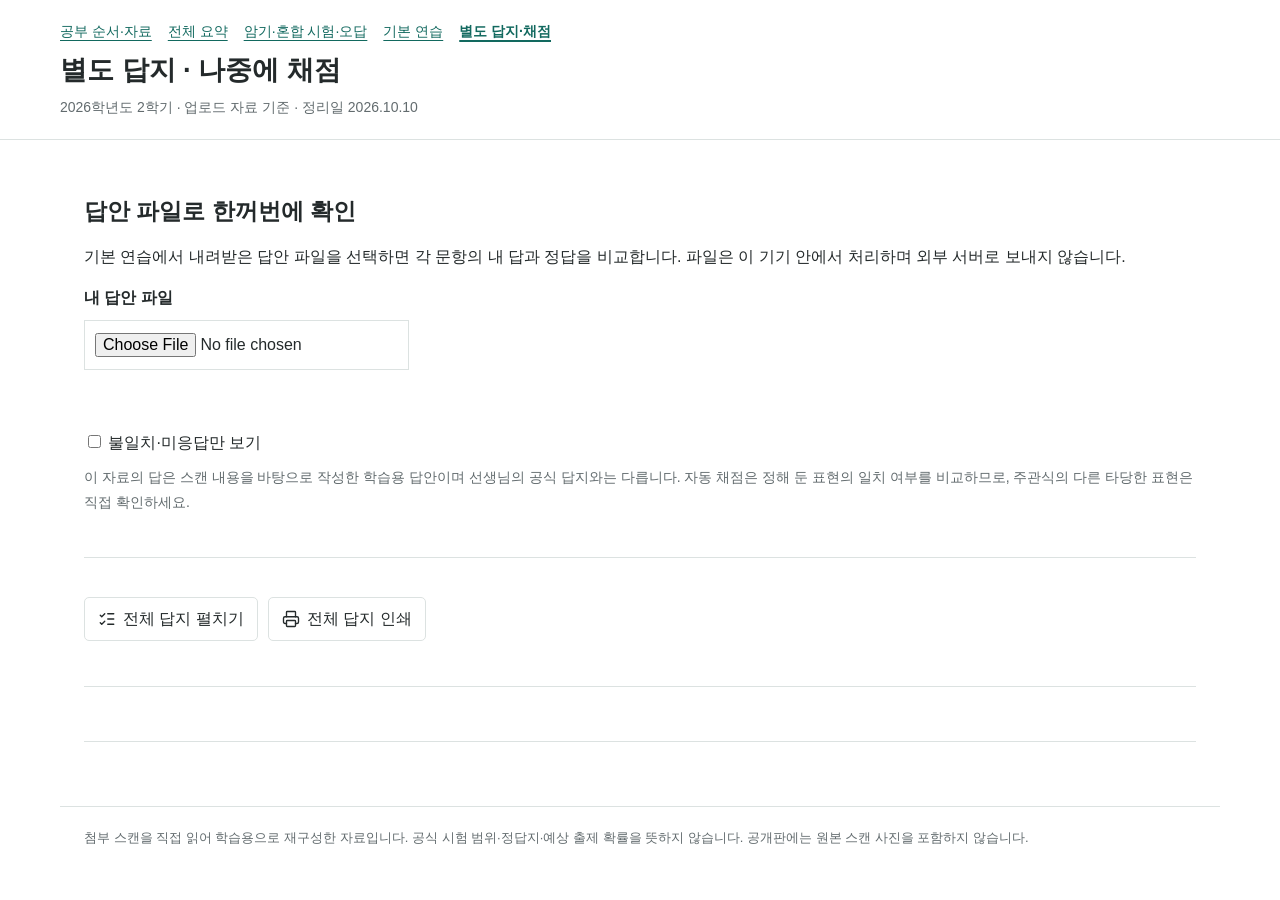
==== answer-key.html @ 189fac31 "역사 중간고사 학습 앱과 공용 온라인 기록 추가" ====
<!doctype html><html lang="ko"><head><meta charset="utf-8"><meta name="viewport" content="width=device-width,initial-scale=1"><title>별도 답지 · 나중에 채점 · 역사 2학기 중간</title><link rel="stylesheet" href="style.css"></head><body><header><nav class="topnav" aria-label="문서"><a href="index.html" >공부 순서·자료</a><a href="study.html" >전체 요약</a><a href="learn.html" >암기·혼합 시험·오답</a><a href="practice.html" >기본 연습</a><a href="answer-key.html" aria-current="page">별도 답지·채점</a></nav><h1>별도 답지 · 나중에 채점</h1><p>2026학년도 2학기 · 업로드 자료 기준 · 정리일 2026.10.10</p></header><main><section><h2>답안 파일로 한꺼번에 확인</h2><p>기본 연습에서 내려받은 답안 파일을 선택하면 각 문항의 내 답과 정답을 비교합니다. 파일은 이 기기 안에서 처리하며 외부 서버로 보내지 않습니다.</p><label for="answer-file"><strong>내 답안 파일</strong></label><p><input class="file-control" id="answer-file" type="file" accept=".json,application/json"></p><p class="status" id="grade-status" aria-live="polite"></p><h3 id="score"></h3><label class="no-print"><input id="review-only" type="checkbox"> 불일치·미응답만 보기</label><p class="meta">이 자료의 답은 스캔 내용을 바탕으로 작성한 학습용 답안이며 선생님의 공식 답지와는 다릅니다. 자동 채점은 정해 둔 표현의 일치 여부를 비교하므로, 주관식의 다른 타당한 표현은 직접 확인하세요.</p></section><section><div class="actions"><button id="show-key" type="button" aria-expanded="false" aria-controls="full-key"><i data-lucide="list-checks" aria-hidden="true"></i>전체 답지 펼치기</button><button type="button" onclick="document.getElementById('full-key').hidden=false;window.print()"><i data-lucide="printer" aria-hidden="true"></i>전체 답지 인쇄</button></div><div id="full-key" hidden><h2>전체 정답 · 161문항</h2><div class="table-wrap"><table><thead><tr><th>문항</th><th>정답</th><th>확인할 점</th></tr></thead><tbody><tr><td>주제 24 · 빈칸 1</td><td><strong>권문세족</strong></td><td>프린트 핵심 정리의 작은 번호 1에 대응. 문장은 학습용으로 재구성했습니다.</td></tr><tr><td>주제 24 · 빈칸 2</td><td><strong>원</strong></td><td>프린트 핵심 정리의 작은 번호 2에 대응. 문장은 학습용으로 재구성했습니다.</td></tr><tr><td>주제 24 · 빈칸 3</td><td><strong>정동행성</strong></td><td>프린트 핵심 정리의 작은 번호 3에 대응. 문장은 학습용으로 재구성했습니다.</td></tr><tr><td>주제 24 · 빈칸 4</td><td><strong>쌍성총관부</strong></td><td>프린트 핵심 정리의 작은 번호 4에 대응. 문장은 학습용으로 재구성했습니다.</td></tr><tr><td>주제 24 · 빈칸 5</td><td><strong>전민변정도감</strong></td><td>프린트 핵심 정리의 작은 번호 5에 대응. 문장은 학습용으로 재구성했습니다.</td></tr><tr><td>주제 24 · 빈칸 6</td><td><strong>홍건적</strong></td><td>프린트 핵심 정리의 작은 번호 6에 대응. 문장은 학습용으로 재구성했습니다.</td></tr><tr><td>주제 24 · 빈칸 7</td><td><strong>신흥 무인 세력</strong></td><td>프린트 핵심 정리의 작은 번호 7에 대응. 문장은 학습용으로 재구성했습니다.<br><span class="meta">허용 표현: 신흥무인</span></td></tr><tr><td>주제 24 · 빈칸 8</td><td><strong>이성계</strong></td><td>프린트 핵심 정리의 작은 번호 8에 대응. 문장은 학습용으로 재구성했습니다.</td></tr><tr><td>주제 24 · 빈칸 9</td><td><strong>성리학</strong></td><td>프린트 핵심 정리의 작은 번호 9에 대응. 문장은 학습용으로 재구성했습니다.</td></tr><tr><td>주제 24 · 빈칸 10</td><td><strong>과거</strong></td><td>프린트 핵심 정리의 작은 번호 10에 대응. 문장은 학습용으로 재구성했습니다.<br><span class="meta">허용 표현: 과거제, 과거 시험</span></td></tr><tr><td>주제 24 · 빈칸 11</td><td><strong>불교</strong></td><td>프린트 핵심 정리의 작은 번호 11에 대응. 문장은 학습용으로 재구성했습니다.</td></tr><tr><td>주제 24 · 빈칸 12</td><td><strong>정도전</strong></td><td>프린트 핵심 정리의 작은 번호 12에 대응. 문장은 학습용으로 재구성했습니다.</td></tr><tr><td>주제 24 · 빈칸 13</td><td><strong>정몽주</strong></td><td>프린트 핵심 정리의 작은 번호 13에 대응. 문장은 학습용으로 재구성했습니다.</td></tr><tr><td>주제 24 · 문장 판단 1</td><td><strong>X</strong></td><td>원은 쇠퇴했고, 공민왕은 기철 등 친원 세력을 제거했다.</td></tr><tr><td>주제 24 · 문장 판단 2</td><td><strong>O</strong></td><td>정도전은 새 왕조 개창, 정몽주는 고려 유지와 온건한 개혁을 주장했다.</td></tr><tr><td>주제 24 · 개념 연결</td><td><strong>2번 · 공민왕</strong></td><td>반원 개혁과 전민변정도감은 공민왕의 정책이다.</td></tr><tr><td>주제 27 · 빈칸 1</td><td><strong>위화도 회군</strong></td><td>프린트 핵심 정리의 작은 번호 1에 대응. 문장은 학습용으로 재구성했습니다.</td></tr><tr><td>주제 27 · 빈칸 2</td><td><strong>권문세족</strong></td><td>프린트 핵심 정리의 작은 번호 2에 대응. 문장은 학습용으로 재구성했습니다.</td></tr><tr><td>주제 27 · 빈칸 3</td><td><strong>불교</strong></td><td>프린트 핵심 정리의 작은 번호 3에 대응. 문장은 학습용으로 재구성했습니다.</td></tr><tr><td>주제 27 · 빈칸 4</td><td><strong>과전법</strong></td><td>프린트 핵심 정리의 작은 번호 4에 대응. 문장은 학습용으로 재구성했습니다.</td></tr><tr><td>주제 27 · 빈칸 5</td><td><strong>유교</strong></td><td>프린트 핵심 정리의 작은 번호 5에 대응. 문장은 학습용으로 재구성했습니다.<br><span class="meta">허용 표현: 성리학</span></td></tr><tr><td>주제 27 · 빈칸 6</td><td><strong>재상</strong></td><td>프린트 핵심 정리의 작은 번호 6에 대응. 문장은 학습용으로 재구성했습니다.</td></tr><tr><td>주제 27 · 빈칸 7</td><td><strong>사병</strong></td><td>프린트 핵심 정리의 작은 번호 7에 대응. 문장은 학습용으로 재구성했습니다.</td></tr><tr><td>주제 27 · 빈칸 8</td><td><strong>호패법</strong></td><td>프린트 핵심 정리의 작은 번호 8에 대응. 문장은 학습용으로 재구성했습니다.</td></tr><tr><td>주제 27 · 빈칸 9</td><td><strong>집현전</strong></td><td>프린트 핵심 정리의 작은 번호 9에 대응. 문장은 학습용으로 재구성했습니다.</td></tr><tr><td>주제 27 · 빈칸 10</td><td><strong>경연</strong></td><td>프린트 핵심 정리의 작은 번호 10에 대응. 문장은 학습용으로 재구성했습니다.</td></tr><tr><td>주제 27 · 빈칸 11</td><td><strong>왕도 정치</strong></td><td>프린트 핵심 정리의 작은 번호 11에 대응. 문장은 학습용으로 재구성했습니다.</td></tr><tr><td>주제 27 · 빈칸 12</td><td><strong>삼강행실도</strong></td><td>프린트 핵심 정리의 작은 번호 12에 대응. 문장은 학습용으로 재구성했습니다.</td></tr><tr><td>주제 27 · 빈칸 13</td><td><strong>훈민정음</strong></td><td>프린트 핵심 정리의 작은 번호 13에 대응. 문장은 학습용으로 재구성했습니다.</td></tr><tr><td>주제 27 · 빈칸 14</td><td><strong>농사직설</strong></td><td>프린트 핵심 정리의 작은 번호 14에 대응. 문장은 학습용으로 재구성했습니다.</td></tr><tr><td>주제 27 · 빈칸 15</td><td><strong>칠정산</strong></td><td>프린트 핵심 정리의 작은 번호 15에 대응. 문장은 학습용으로 재구성했습니다.</td></tr><tr><td>주제 27 · 문장 판단 1</td><td><strong>X</strong></td><td>토지에서 세금을 거둘 권리인 수조권을 지급했다.</td></tr><tr><td>주제 27 · 문장 판단 2</td><td><strong>O</strong></td><td>강화된 왕권을 바탕으로 신하와 함께 유교적 이상 정치를 추구했다.</td></tr><tr><td>주제 27 · 개념 연결</td><td><strong>2번 · 태종 - 왕권 강화</strong></td><td>사병 폐지와 호패법은 태종의 왕권 강화 정책이다.</td></tr><tr><td>주제 28 · 빈칸 1</td><td><strong>재상</strong></td><td>프린트 핵심 정리의 작은 번호 1에 대응. 문장은 학습용으로 재구성했습니다.</td></tr><tr><td>주제 28 · 빈칸 2</td><td><strong>홍문관</strong></td><td>프린트 핵심 정리의 작은 번호 2에 대응. 문장은 학습용으로 재구성했습니다.</td></tr><tr><td>주제 28 · 빈칸 3</td><td><strong>경국대전</strong></td><td>프린트 핵심 정리의 작은 번호 3에 대응. 문장은 학습용으로 재구성했습니다.</td></tr><tr><td>주제 28 · 빈칸 4</td><td><strong>세조</strong></td><td>프린트 핵심 정리의 작은 번호 4에 대응. 문장은 학습용으로 재구성했습니다.</td></tr><tr><td>주제 28 · 빈칸 5</td><td><strong>성종</strong></td><td>프린트 핵심 정리의 작은 번호 5에 대응. 문장은 학습용으로 재구성했습니다.</td></tr><tr><td>주제 28 · 빈칸 6</td><td><strong>사헌부</strong></td><td>프린트 핵심 정리의 작은 번호 6에 대응. 문장은 학습용으로 재구성했습니다.</td></tr><tr><td>주제 28 · 빈칸 7</td><td><strong>사간원</strong></td><td>프린트 핵심 정리의 작은 번호 7에 대응. 문장은 학습용으로 재구성했습니다.</td></tr><tr><td>주제 28 · 빈칸 8</td><td><strong>홍문관</strong></td><td>프린트 핵심 정리의 작은 번호 8에 대응. 문장은 학습용으로 재구성했습니다.</td></tr><tr><td>주제 28 · 빈칸 9</td><td><strong>관찰사</strong></td><td>프린트 핵심 정리의 작은 번호 9에 대응. 문장은 학습용으로 재구성했습니다.</td></tr><tr><td>주제 28 · 빈칸 10</td><td><strong>역</strong></td><td>프린트 핵심 정리의 작은 번호 10에 대응. 문장은 학습용으로 재구성했습니다.<br><span class="meta">허용 표현: 역참</span></td></tr><tr><td>주제 28 · 빈칸 11</td><td><strong>교린</strong></td><td>프린트 핵심 정리의 작은 번호 11에 대응. 문장은 학습용으로 재구성했습니다.</td></tr><tr><td>주제 28 · 빈칸 12</td><td><strong>4군 6진</strong></td><td>프린트 핵심 정리의 작은 번호 12에 대응. 문장은 학습용으로 재구성했습니다.<br><span class="meta">허용 표현: 사군 육진</span></td></tr><tr><td>주제 28 · 빈칸 13</td><td><strong>쓰시마섬</strong></td><td>프린트 핵심 정리의 작은 번호 13에 대응. 문장은 학습용으로 재구성했습니다.<br><span class="meta">허용 표현: 대마도, 쓰시마</span></td></tr><tr><td>주제 28 · 문장 판단 1</td><td><strong>X</strong></td><td>고려의 3사는 재정, 조선의 3사는 언론과 견제 기능이다.</td></tr><tr><td>주제 28 · 문장 판단 2</td><td><strong>O</strong></td><td>교류하면서도 여진 정벌·쓰시마섬 정벌 등으로 대응했다.</td></tr><tr><td>주제 28 · 개념 연결</td><td><strong>3번 · 승정원 - 의금부</strong></td><td>승정원은 왕의 비서 기관, 의금부는 왕의 특별 사법 기구이다.</td></tr><tr><td>주제 29 · 빈칸 1</td><td><strong>세조</strong></td><td>프린트 핵심 정리의 작은 번호 1에 대응. 문장은 학습용으로 재구성했습니다.</td></tr><tr><td>주제 29 · 빈칸 2</td><td><strong>중앙</strong></td><td>프린트 핵심 정리의 작은 번호 2에 대응. 문장은 학습용으로 재구성했습니다.</td></tr><tr><td>주제 29 · 빈칸 3</td><td><strong>반대</strong></td><td>프린트 핵심 정리의 작은 번호 3에 대응. 문장은 학습용으로 재구성했습니다.</td></tr><tr><td>주제 29 · 빈칸 4</td><td><strong>향촌 자치</strong></td><td>프린트 핵심 정리의 작은 번호 4에 대응. 문장은 학습용으로 재구성했습니다.</td></tr><tr><td>주제 29 · 빈칸 5</td><td><strong>3사</strong></td><td>프린트 핵심 정리의 작은 번호 5에 대응. 문장은 학습용으로 재구성했습니다.<br><span class="meta">허용 표현: 삼사</span></td></tr><tr><td>주제 29 · 빈칸 6</td><td><strong>성종</strong></td><td>프린트 핵심 정리의 작은 번호 6에 대응. 문장은 학습용으로 재구성했습니다.</td></tr><tr><td>주제 29 · 빈칸 7</td><td><strong>사림</strong></td><td>프린트 핵심 정리의 작은 번호 7에 대응. 문장은 학습용으로 재구성했습니다.</td></tr><tr><td>주제 29 · 빈칸 8</td><td><strong>훈구</strong></td><td>프린트 핵심 정리의 작은 번호 8에 대응. 문장은 학습용으로 재구성했습니다.</td></tr><tr><td>주제 29 · 빈칸 9</td><td><strong>현량과</strong></td><td>프린트 핵심 정리의 작은 번호 9에 대응. 문장은 학습용으로 재구성했습니다.</td></tr><tr><td>주제 29 · 빈칸 10</td><td><strong>추천</strong></td><td>프린트 핵심 정리의 작은 번호 10에 대응. 문장은 학습용으로 재구성했습니다.</td></tr><tr><td>주제 29 · 빈칸 11</td><td><strong>소격서</strong></td><td>프린트 핵심 정리의 작은 번호 11에 대응. 문장은 학습용으로 재구성했습니다.</td></tr><tr><td>주제 29 · 빈칸 12</td><td><strong>도교</strong></td><td>프린트 핵심 정리의 작은 번호 12에 대응. 문장은 학습용으로 재구성했습니다.</td></tr><tr><td>주제 29 · 빈칸 13</td><td><strong>위훈 삭제</strong></td><td>프린트 핵심 정리의 작은 번호 13에 대응. 문장은 학습용으로 재구성했습니다.</td></tr><tr><td>주제 29 · 빈칸 14</td><td><strong>지방</strong></td><td>프린트 핵심 정리의 작은 번호 14에 대응. 문장은 학습용으로 재구성했습니다.</td></tr><tr><td>주제 29 · 문장 판단 1</td><td><strong>X</strong></td><td>현량과를 실시했고 도교 제사 관청인 소격서를 폐지했다.</td></tr><tr><td>주제 29 · 문장 판단 2</td><td><strong>O</strong></td><td>왕의 입장이 달라진 배경까지 함께 이해해야 한다.</td></tr><tr><td>주제 29 · 개념 연결</td><td><strong>2번 · 현량과 - 위훈 삭제</strong></td><td>현량과·소격서 폐지·위훈 삭제는 중종 때 조광조의 개혁이다.</td></tr><tr><td>주제 30 · 빈칸 1</td><td><strong>사화</strong></td><td>프린트 핵심 정리의 작은 번호 1에 대응. 문장은 학습용으로 재구성했습니다.</td></tr><tr><td>주제 30 · 빈칸 2</td><td><strong>제사</strong></td><td>프린트 핵심 정리의 작은 번호 2에 대응. 문장은 학습용으로 재구성했습니다.</td></tr><tr><td>주제 30 · 빈칸 3</td><td><strong>교육</strong></td><td>프린트 핵심 정리의 작은 번호 3에 대응. 문장은 학습용으로 재구성했습니다.</td></tr><tr><td>주제 30 · 빈칸 4</td><td><strong>도덕</strong></td><td>프린트 핵심 정리의 작은 번호 4에 대응. 문장은 학습용으로 재구성했습니다.</td></tr><tr><td>주제 30 · 빈칸 5</td><td><strong>사림</strong></td><td>프린트 핵심 정리의 작은 번호 5에 대응. 문장은 학습용으로 재구성했습니다.</td></tr><tr><td>주제 30 · 빈칸 6</td><td><strong>공론</strong></td><td>프린트 핵심 정리의 작은 번호 6에 대응. 문장은 학습용으로 재구성했습니다.</td></tr><tr><td>주제 30 · 빈칸 7</td><td><strong>선조</strong></td><td>프린트 핵심 정리의 작은 번호 7에 대응. 문장은 학습용으로 재구성했습니다.</td></tr><tr><td>주제 30 · 빈칸 8</td><td><strong>사림</strong></td><td>프린트 핵심 정리의 작은 번호 8에 대응. 문장은 학습용으로 재구성했습니다.</td></tr><tr><td>주제 30 · 빈칸 9</td><td><strong>붕당</strong></td><td>프린트 핵심 정리의 작은 번호 9에 대응. 문장은 학습용으로 재구성했습니다.</td></tr><tr><td>주제 30 · 빈칸 10</td><td><strong>동인</strong></td><td>프린트 핵심 정리의 작은 번호 10에 대응. 문장은 학습용으로 재구성했습니다.</td></tr><tr><td>주제 30 · 빈칸 11</td><td><strong>서인</strong></td><td>프린트 핵심 정리의 작은 번호 11에 대응. 문장은 학습용으로 재구성했습니다.</td></tr><tr><td>주제 30 · 문장 판단 1</td><td><strong>O</strong></td><td>동인과 서인의 분화는 사림 내부에서 일어났다.</td></tr><tr><td>주제 30 · 문장 판단 2</td><td><strong>X</strong></td><td>서원과 향약의 설명이 서로 바뀌었다.</td></tr><tr><td>주제 30 · 개념 연결</td><td><strong>4번 · 환난상휼</strong></td><td>환난상휼은 어려운 일을 겪을 때 서로 돕는다는 뜻이다.</td></tr><tr><td>주제 31 · 빈칸 1</td><td><strong>국방력</strong></td><td>프린트 핵심 정리의 작은 번호 1에 대응. 문장은 학습용으로 재구성했습니다.</td></tr><tr><td>주제 31 · 빈칸 2</td><td><strong>도요토미 히데요시</strong></td><td>프린트 핵심 정리의 작은 번호 2에 대응. 문장은 학습용으로 재구성했습니다.</td></tr><tr><td>주제 31 · 빈칸 3</td><td><strong>조총</strong></td><td>프린트 핵심 정리의 작은 번호 3에 대응. 문장은 학습용으로 재구성했습니다.</td></tr><tr><td>주제 31 · 빈칸 4</td><td><strong>이순신</strong></td><td>프린트 핵심 정리의 작은 번호 4에 대응. 문장은 학습용으로 재구성했습니다.</td></tr><tr><td>주제 31 · 빈칸 5</td><td><strong>김시민</strong></td><td>프린트 핵심 정리의 작은 번호 5에 대응. 문장은 학습용으로 재구성했습니다.</td></tr><tr><td>주제 31 · 빈칸 6</td><td><strong>전라도</strong></td><td>프린트 핵심 정리의 작은 번호 6에 대응. 문장은 학습용으로 재구성했습니다.</td></tr><tr><td>주제 31 · 빈칸 7</td><td><strong>훈련도감</strong></td><td>프린트 핵심 정리의 작은 번호 7에 대응. 문장은 학습용으로 재구성했습니다.</td></tr><tr><td>주제 31 · 빈칸 8</td><td><strong>명량</strong></td><td>프린트 핵심 정리의 작은 번호 8에 대응. 문장은 학습용으로 재구성했습니다.<br><span class="meta">허용 표현: 명량 해전</span></td></tr><tr><td>주제 31 · 빈칸 9</td><td><strong>신분</strong></td><td>프린트 핵심 정리의 작은 번호 9에 대응. 문장은 학습용으로 재구성했습니다.<br><span class="meta">허용 표현: 신분 질서</span></td></tr><tr><td>주제 31 · 빈칸 10</td><td><strong>후금</strong></td><td>프린트 핵심 정리의 작은 번호 10에 대응. 문장은 학습용으로 재구성했습니다.</td></tr><tr><td>주제 31 · 빈칸 11</td><td><strong>에도 막부</strong></td><td>프린트 핵심 정리의 작은 번호 11에 대응. 문장은 학습용으로 재구성했습니다.</td></tr><tr><td>주제 31 · 문장 판단 1</td><td><strong>X</strong></td><td>한산도는 이순신의 수군, 권율은 행주 대첩과 연결한다.</td></tr><tr><td>주제 31 · 문장 판단 2</td><td><strong>O</strong></td><td>동아시아 세 나라의 변화를 함께 묻는 표·연결 문제에 대비한다.</td></tr><tr><td>주제 31 · 개념 연결</td><td><strong>4번 · 한산도 - 이순신</strong></td><td>한산도=이순신, 진주=김시민, 행주=권율이다.</td></tr><tr><td>주제 32 · 빈칸 1</td><td><strong>중립 외교</strong></td><td>프린트 핵심 정리의 작은 번호 1에 대응. 문장은 학습용으로 재구성했습니다.</td></tr><tr><td>주제 32 · 빈칸 2</td><td><strong>명</strong></td><td>프린트 핵심 정리의 작은 번호 2에 대응. 문장은 학습용으로 재구성했습니다.</td></tr><tr><td>주제 32 · 빈칸 3</td><td><strong>후금</strong></td><td>프린트 핵심 정리의 작은 번호 3에 대응. 문장은 학습용으로 재구성했습니다.</td></tr><tr><td>주제 32 · 빈칸 4</td><td><strong>서인</strong></td><td>프린트 핵심 정리의 작은 번호 4에 대응. 문장은 학습용으로 재구성했습니다.</td></tr><tr><td>주제 32 · 빈칸 5</td><td><strong>인조</strong></td><td>프린트 핵심 정리의 작은 번호 5에 대응. 문장은 학습용으로 재구성했습니다.</td></tr><tr><td>주제 32 · 빈칸 6</td><td><strong>친명배금</strong></td><td>프린트 핵심 정리의 작은 번호 6에 대응. 문장은 학습용으로 재구성했습니다.<br><span class="meta">허용 표현: 친명 배금 정책</span></td></tr><tr><td>주제 32 · 빈칸 7</td><td><strong>형제</strong></td><td>프린트 핵심 정리의 작은 번호 7에 대응. 문장은 학습용으로 재구성했습니다.<br><span class="meta">허용 표현: 형제 관계</span></td></tr><tr><td>주제 32 · 빈칸 8</td><td><strong>청</strong></td><td>프린트 핵심 정리의 작은 번호 8에 대응. 문장은 학습용으로 재구성했습니다.</td></tr><tr><td>주제 32 · 빈칸 9</td><td><strong>군신</strong></td><td>프린트 핵심 정리의 작은 번호 9에 대응. 문장은 학습용으로 재구성했습니다.<br><span class="meta">허용 표현: 군신 관계</span></td></tr><tr><td>주제 32 · 빈칸 10</td><td><strong>남한산성</strong></td><td>프린트 핵심 정리의 작은 번호 10에 대응. 문장은 학습용으로 재구성했습니다.</td></tr><tr><td>주제 32 · 빈칸 11</td><td><strong>북벌론</strong></td><td>프린트 핵심 정리의 작은 번호 11에 대응. 문장은 학습용으로 재구성했습니다.</td></tr><tr><td>주제 32 · 문장 판단 1</td><td><strong>X</strong></td><td>정묘호란은 후금과 형제 관계, 제시된 내용은 병자호란 뒤의 결과이다.</td></tr><tr><td>주제 32 · 문장 판단 2</td><td><strong>O</strong></td><td>외교의 실리와 당시의 명분론을 함께 읽는다.</td></tr><tr><td>주제 32 · 개념 연결</td><td><strong>2번 · 정묘호란 - 후금 - 형제 관계</strong></td><td>정묘호란은 1627년 후금의 침략이며 형제 관계 약속으로 끝났다.</td></tr><tr><td>주제 33 · 빈칸 1</td><td><strong>임시</strong></td><td>프린트 핵심 정리의 작은 번호 1에 대응. 문장은 학습용으로 재구성했습니다.</td></tr><tr><td>주제 33 · 빈칸 2</td><td><strong>의정부</strong></td><td>프린트 핵심 정리의 작은 번호 2에 대응. 문장은 학습용으로 재구성했습니다.</td></tr><tr><td>주제 33 · 빈칸 3</td><td><strong>비변사</strong></td><td>프린트 핵심 정리의 작은 번호 3에 대응. 문장은 학습용으로 재구성했습니다.</td></tr><tr><td>주제 33 · 빈칸 4</td><td><strong>5군영</strong></td><td>프린트 핵심 정리의 작은 번호 4에 대응. 문장은 학습용으로 재구성했습니다.<br><span class="meta">허용 표현: 오군영</span></td></tr><tr><td>주제 33 · 빈칸 5</td><td><strong>왜란</strong></td><td>프린트 핵심 정리의 작은 번호 5에 대응. 문장은 학습용으로 재구성했습니다.<br><span class="meta">허용 표현: 임진왜란</span></td></tr><tr><td>주제 33 · 빈칸 6</td><td><strong>속오군</strong></td><td>프린트 핵심 정리의 작은 번호 6에 대응. 문장은 학습용으로 재구성했습니다.</td></tr><tr><td>주제 33 · 빈칸 7</td><td><strong>노비</strong></td><td>프린트 핵심 정리의 작은 번호 7에 대응. 문장은 학습용으로 재구성했습니다.</td></tr><tr><td>주제 33 · 빈칸 8</td><td><strong>공납</strong></td><td>프린트 핵심 정리의 작은 번호 8에 대응. 문장은 학습용으로 재구성했습니다.</td></tr><tr><td>주제 33 · 빈칸 9</td><td><strong>특산물</strong></td><td>프린트 핵심 정리의 작은 번호 9에 대응. 문장은 학습용으로 재구성했습니다.<br><span class="meta">허용 표현: 토산물</span></td></tr><tr><td>주제 33 · 빈칸 10</td><td><strong>쌀</strong></td><td>프린트 핵심 정리의 작은 번호 10에 대응. 문장은 학습용으로 재구성했습니다.</td></tr><tr><td>주제 33 · 빈칸 11</td><td><strong>집</strong></td><td>프린트 핵심 정리의 작은 번호 11에 대응. 문장은 학습용으로 재구성했습니다.<br><span class="meta">허용 표현: 호, 가호</span></td></tr><tr><td>주제 33 · 빈칸 12</td><td><strong>땅</strong></td><td>프린트 핵심 정리의 작은 번호 12에 대응. 문장은 학습용으로 재구성했습니다.<br><span class="meta">허용 표현: 토지</span></td></tr><tr><td>주제 33 · 빈칸 13</td><td><strong>토지</strong></td><td>프린트 핵심 정리의 작은 번호 13에 대응. 문장은 학습용으로 재구성했습니다.<br><span class="meta">허용 표현: 땅</span></td></tr><tr><td>주제 33 · 문장 판단 1</td><td><strong>X</strong></td><td>토지 소유 면적을 기준으로 쌀·옷감·동전 등을 내게 하여 공납의 폐단을 줄였다.</td></tr><tr><td>주제 33 · 문장 판단 2</td><td><strong>O</strong></td><td>중앙의 5군영과 지역·구성·운영을 비교한다.</td></tr><tr><td>주제 33 · 개념 연결</td><td><strong>2번 · 공납을 토지 면적에 따라 쌀 등으로 내게 했다.</strong></td><td>대동법은 공납의 품목과 부과 기준을 바꿨다. 군포 절반은 균역법이다.</td></tr><tr><td>주제 34 · 빈칸 1</td><td><strong>북인</strong></td><td>프린트 핵심 정리의 작은 번호 1에 대응. 문장은 학습용으로 재구성했습니다.</td></tr><tr><td>주제 34 · 빈칸 2</td><td><strong>인조반정</strong></td><td>프린트 핵심 정리의 작은 번호 2에 대응. 문장은 학습용으로 재구성했습니다.</td></tr><tr><td>주제 34 · 빈칸 3</td><td><strong>남인</strong></td><td>프린트 핵심 정리의 작은 번호 3에 대응. 문장은 학습용으로 재구성했습니다.</td></tr><tr><td>주제 34 · 빈칸 4</td><td><strong>서인</strong></td><td>프린트 핵심 정리의 작은 번호 4에 대응. 문장은 학습용으로 재구성했습니다.</td></tr><tr><td>주제 34 · 빈칸 5</td><td><strong>남인</strong></td><td>프린트 핵심 정리의 작은 번호 5에 대응. 문장은 학습용으로 재구성했습니다.</td></tr><tr><td>주제 34 · 빈칸 6</td><td><strong>환국</strong></td><td>프린트 핵심 정리의 작은 번호 6에 대응. 문장은 학습용으로 재구성했습니다.</td></tr><tr><td>주제 34 · 빈칸 7</td><td><strong>숙종</strong></td><td>프린트 핵심 정리의 작은 번호 7에 대응. 문장은 학습용으로 재구성했습니다.</td></tr><tr><td>주제 34 · 빈칸 8</td><td><strong>왕권</strong></td><td>프린트 핵심 정리의 작은 번호 8에 대응. 문장은 학습용으로 재구성했습니다.</td></tr><tr><td>주제 34 · 빈칸 9</td><td><strong>노론</strong></td><td>프린트 핵심 정리의 작은 번호 9에 대응. 문장은 학습용으로 재구성했습니다.</td></tr><tr><td>주제 34 · 빈칸 10</td><td><strong>소론</strong></td><td>프린트 핵심 정리의 작은 번호 10에 대응. 문장은 학습용으로 재구성했습니다.</td></tr><tr><td>주제 34 · 문장 판단 1</td><td><strong>O</strong></td><td>표면적 쟁점과 정치적 의미를 함께 이해한다.</td></tr><tr><td>주제 34 · 문장 판단 2</td><td><strong>X</strong></td><td>집권 세력이 바뀔 때 다른 붕당을 축출하면서 대립이 격화되었다.</td></tr><tr><td>주제 34 · 개념 연결</td><td><strong>3번 · 환국</strong></td><td>환국은 집권 붕당의 급격한 교체이다. 예송은 장례 예법 논쟁이다.</td></tr><tr><td>주제 34 · 자습서 보완 1</td><td><strong>2번 · 경신대기근의 피해이며 서인과 남인이 협력해 백성 구제에 나섰다.</strong></td><td>경신대기근은 자연재해와 흉작·질병이 겹친 전국적 재난이다. 이때에는 붕당 간 대립 속에서도 서인과 남인이 협력해 구휼 정책을 추진했다. 확인 자료: 자습서 148·149쪽.</td></tr><tr><td>주제 34 · 자습서 보완 2</td><td><strong>3번 · 진휼은 흉년의 백성을 돕는 일이고, 환곡은 저장 곡식을 필요할 때 빌려주는 제도이다.</strong></td><td>진휼은 곤궁한 백성에 대한 구호이며 환곡은 곡물 대여 제도이다. 경신대기근 때 환곡으로 진 농가의 빚을 덜어 주었다는 조치를 함께 연결한다. 확인 자료: 자습서 148·149쪽.</td></tr><tr><td>주제 34 · 자습서 보완 3</td><td><strong>1번 · 예송과 환국을 거치며 상대 배제가 심해져 정책 논의와 공공의 이익을 돌보는 역할이 약해졌다.</strong></td><td>초기의 비판·견제와 재난 때의 협력을 상대 배제·보복이 심해진 상황과 대비한다. 환국은 숙종이 활용한 급격한 집권 세력 교체이다. 확인 자료: 자습서 148·149쪽.</td></tr><tr><td>주제 35 · 빈칸 1</td><td><strong>왕권</strong></td><td>프린트 핵심 정리의 작은 번호 1에 대응. 문장은 학습용으로 재구성했습니다.</td></tr><tr><td>주제 35 · 빈칸 2</td><td><strong>서원</strong></td><td>프린트 핵심 정리의 작은 번호 2에 대응. 문장은 학습용으로 재구성했습니다.</td></tr><tr><td>주제 35 · 빈칸 3</td><td><strong>속대전</strong></td><td>프린트 핵심 정리의 작은 번호 3에 대응. 문장은 학습용으로 재구성했습니다.</td></tr><tr><td>주제 35 · 빈칸 4</td><td><strong>균역법</strong></td><td>프린트 핵심 정리의 작은 번호 4에 대응. 문장은 학습용으로 재구성했습니다.</td></tr><tr><td>주제 35 · 빈칸 5</td><td><strong>규장각</strong></td><td>프린트 핵심 정리의 작은 번호 5에 대응. 문장은 학습용으로 재구성했습니다.</td></tr><tr><td>주제 35 · 빈칸 6</td><td><strong>장용영</strong></td><td>프린트 핵심 정리의 작은 번호 6에 대응. 문장은 학습용으로 재구성했습니다.</td></tr><tr><td>주제 35 · 빈칸 7</td><td><strong>수원 화성</strong></td><td>프린트 핵심 정리의 작은 번호 7에 대응. 문장은 학습용으로 재구성했습니다.<br><span class="meta">허용 표현: 화성</span></td></tr><tr><td>주제 35 · 빈칸 8</td><td><strong>금난전권</strong></td><td>프린트 핵심 정리의 작은 번호 8에 대응. 문장은 학습용으로 재구성했습니다.</td></tr><tr><td>주제 35 · 빈칸 9</td><td><strong>시전</strong></td><td>프린트 핵심 정리의 작은 번호 9에 대응. 문장은 학습용으로 재구성했습니다.<br><span class="meta">허용 표현: 시전 상인</span></td></tr><tr><td>주제 35 · 문장 판단 1</td><td><strong>O</strong></td><td>군역 세금 개편과 친위 부대 설치를 구분한다.</td></tr><tr><td>주제 35 · 문장 판단 2</td><td><strong>X</strong></td><td>금난전권을 일부 폐지해 다른 상인들의 상업 활동을 보장했다.</td></tr><tr><td>주제 35 · 개념 연결</td><td><strong>1번 · 규장각 - 장용영 - 수원 화성</strong></td><td>정조는 규장각·장용영·수원 화성, 영조는 속대전·균역법·탕평비와 연결한다.</td></tr><tr><td>주제 35 · 자습서 보완 1</td><td><strong>1번 · 인재의 능력보다 소속 붕당을 기준으로 배제하는 문제를 줄이고 여러 붕당의 인재를 등용한다.</strong></td><td>소속 붕당 때문에 유능한 인재가 배제되면 국가 운영의 효율이 낮아진다. 영조·정조는 탕평을 통해 대립을 완화하고 인재를 등용하며 왕권을 강화하려 했다. 확인 자료: 자습서 150·151쪽.</td></tr><tr><td>주제 35 · 자습서 보완 2</td><td><strong>3번 · 시전의 물자 공급 안정 → 독점의 폐단을 줄이고 소상인·소비자를 보호</strong></td><td>시전은 국가에 세금을 내고 왕실·관청에 물자를 공급했다. 금난전권은 공급 안정이라는 배경이 있었지만, 이후 강제 저가 매입·고가 판매 등 독점 폐단이 커져 정조가 일부 폐지했다. 확인 자료: 자습서 150·151쪽.</td></tr><tr><td>주제 35 · 자습서 보완 3</td><td><strong>4번 · 농업·상업은 배제하고 왕의 휴식만을 위한 성곽을 지었다.</strong></td><td>화성은 농업·상업·방어 기능을 갖추고 정조의 정책을 확산하려는 모델 도시였다. 축만제·만석거, 농장, 상업 자금, 노동자 품삯을 구체적 혜택으로 연결한다. 확인 자료: 자습서 150·151쪽.</td></tr><tr><td>통합 순서 1</td><td><strong>ㄴㄱㄷㄹ</strong></td><td>위화도 회군 → 조선 건국 → 태종 → 세종의 순서이다.</td></tr><tr><td>통합 순서 2</td><td><strong>ㄴㄹㄱㄷ</strong></td><td>성종 때 등용 → 중종 때 조광조 개혁 → 선조 때 집권 → 사림 내부 분화이다.</td></tr><tr><td>통합 순서 3</td><td><strong>ㄴㄹㄷㄱ</strong></td><td>1592 임진왜란 → 1597 정유재란 → 1627 정묘호란 → 1636 병자호란이다.</td></tr><tr><td>통합 순서 4</td><td><strong>ㄴㄷㄹㄱ</strong></td><td>광해군 → 인조반정 → 정묘호란의 형제 관계 → 병자호란의 군신 관계이다.</td></tr><tr><td>통합 순서 5</td><td><strong>ㄷㄴㄹㄱ</strong></td><td>예송 → 숙종의 환국 → 영조 → 정조의 순서이다. 현종은 예송의 시기를 연결하는 보충 단서이다.</td></tr></tbody></table></div></div></section><section id="results" aria-live="polite"></section><script id="answer-data" type="application/json">[{"id":"T24-B1","topic":24,"type":"blank","label":"주제 24 · 빈칸 1","prompt":"기철 등과 같이 고려 말 토지·노비와 권력을 독점한 지배층은?","answer":"권문세족","accept":[],"why":"프린트 핵심 정리의 작은 번호 1에 대응. 문장은 학습용으로 재구성했습니다."},{"id":"T24-B2","topic":24,"type":"blank","label":"주제 24 · 빈칸 2","prompt":"공민왕의 개혁 당시 중국에서 반란이 일어나 쇠퇴한 나라는?","answer":"원","accept":[],"why":"프린트 핵심 정리의 작은 번호 2에 대응. 문장은 학습용으로 재구성했습니다."},{"id":"T24-B3","topic":24,"type":"blank","label":"주제 24 · 빈칸 3","prompt":"공민왕이 일부 기능을 폐지한 원의 간섭 기구는?","answer":"정동행성","accept":[],"why":"프린트 핵심 정리의 작은 번호 3에 대응. 문장은 학습용으로 재구성했습니다."},{"id":"T24-B4","topic":24,"type":"blank","label":"주제 24 · 빈칸 4","prompt":"공민왕이 동북 지역에서 공격해 영토를 회복한 원의 통치 기구는?","answer":"쌍성총관부","accept":[],"why":"프린트 핵심 정리의 작은 번호 4에 대응. 문장은 학습용으로 재구성했습니다."},{"id":"T24-B5","topic":24,"type":"blank","label":"주제 24 · 빈칸 5","prompt":"빼앗긴 토지와 불법으로 노비가 된 사람의 문제를 바로잡은 기구는?","answer":"전민변정도감","accept":[],"why":"프린트 핵심 정리의 작은 번호 5에 대응. 문장은 학습용으로 재구성했습니다."},{"id":"T24-B6","topic":24,"type":"blank","label":"주제 24 · 빈칸 6","prompt":"원에서 반란을 일으킨 뒤 고려에 침입해 개경을 함락한 집단은?","answer":"홍건적","accept":[],"why":"프린트 핵심 정리의 작은 번호 6에 대응. 문장은 학습용으로 재구성했습니다."},{"id":"T24-B7","topic":24,"type":"blank","label":"주제 24 · 빈칸 7","prompt":"홍건적·왜구를 격퇴하며 새 정치 세력으로 성장한 최영·이성계 등은 어떤 세력인가?","answer":"신흥 무인 세력","accept":["신흥무인"],"why":"프린트 핵심 정리의 작은 번호 7에 대응. 문장은 학습용으로 재구성했습니다."},{"id":"T24-B8","topic":24,"type":"blank","label":"주제 24 · 빈칸 8","prompt":"최영과 달리 요동 정벌에 반대한 무인으로, 뒤에 조선을 세운 인물은?","answer":"이성계","accept":[],"why":"프린트 핵심 정리의 작은 번호 8에 대응. 문장은 학습용으로 재구성했습니다."},{"id":"T24-B9","topic":24,"type":"blank","label":"주제 24 · 빈칸 9","prompt":"고려 말 신진 사대부가 받아들인, 도덕과 명분을 중시하는 유학은?","answer":"성리학","accept":[],"why":"프린트 핵심 정리의 작은 번호 9에 대응. 문장은 학습용으로 재구성했습니다."},{"id":"T24-B10","topic":24,"type":"blank","label":"주제 24 · 빈칸 10","prompt":"신진 사대부는 주로 어떤 관리 선발 시험을 통해 관직에 진출했는가?","answer":"과거","accept":["과거제","과거 시험"],"why":"프린트 핵심 정리의 작은 번호 10에 대응. 문장은 학습용으로 재구성했습니다."},{"id":"T24-B11","topic":24,"type":"blank","label":"주제 24 · 빈칸 11","prompt":"신진 사대부가 타락을 비판한 종교는? (프린트의 '__계')","answer":"불교","accept":[],"why":"프린트 핵심 정리의 작은 번호 11에 대응. 문장은 학습용으로 재구성했습니다."},{"id":"T24-B12","topic":24,"type":"blank","label":"주제 24 · 빈칸 12","prompt":"새 왕조를 세우는 급진적 개혁을 주장한 대표적인 사대부는?","answer":"정도전","accept":[],"why":"프린트 핵심 정리의 작은 번호 12에 대응. 문장은 학습용으로 재구성했습니다."},{"id":"T24-B13","topic":24,"type":"blank","label":"주제 24 · 빈칸 13","prompt":"고려 왕조를 유지하며 온건한 개혁을 주장한 대표적인 사대부는?","answer":"정몽주","accept":[],"why":"프린트 핵심 정리의 작은 번호 13에 대응. 문장은 학습용으로 재구성했습니다."},{"id":"T24-O1","topic":24,"type":"ox","label":"주제 24 · 문장 판단 1","prompt":"공민왕은 원의 세력이 강해지는 상황을 이용해 친원 세력을 보호했다.","answer":"X","why":"원은 쇠퇴했고, 공민왕은 기철 등 친원 세력을 제거했다."},{"id":"T24-O2","topic":24,"type":"ox","label":"주제 24 · 문장 판단 2","prompt":"정도전과 정몽주는 모두 신진 사대부였지만 고려 왕조 유지 여부에서는 입장이 달랐다.","answer":"O","why":"정도전은 새 왕조 개창, 정몽주는 고려 유지와 온건한 개혁을 주장했다."},{"id":"T24-C1","topic":24,"type":"choice","label":"주제 24 · 개념 연결","prompt":"'원의 간섭에서 벗어나고, 빼앗긴 토지와 사람을 되돌려 주려 했다'는 설명에 맞는 왕은?","options":["고려 광종","공민왕","조선 태종","조선 영조"],"answer":"2","why":"반원 개혁과 전민변정도감은 공민왕의 정책이다.","display_answer":"2번 · 공민왕"},{"id":"T27-B1","topic":27,"type":"blank","label":"주제 27 · 빈칸 1","prompt":"이성계가 요동 공격을 거부하고 군사를 돌린 사건은?","answer":"위화도 회군","accept":[],"why":"프린트 핵심 정리의 작은 번호 1에 대응. 문장은 학습용으로 재구성했습니다."},{"id":"T27-B2","topic":27,"type":"blank","label":"주제 27 · 빈칸 2","prompt":"조선 건국 세력이 불교와 함께 부패를 비판한 고려 말 지배층은?","answer":"권문세족","accept":[],"why":"프린트 핵심 정리의 작은 번호 2에 대응. 문장은 학습용으로 재구성했습니다."},{"id":"T27-B3","topic":27,"type":"blank","label":"주제 27 · 빈칸 3","prompt":"조선 건국 세력이 타락을 비판하고 유교 중심 질서를 세우려 한 대상 종교는?","answer":"불교","accept":[],"why":"프린트 핵심 정리의 작은 번호 3에 대응. 문장은 학습용으로 재구성했습니다."},{"id":"T27-B4","topic":27,"type":"blank","label":"주제 27 · 빈칸 4","prompt":"관리 등급에 따라 토지에서 세금을 거둘 권리를 지급한 제도는?","answer":"과전법","accept":[],"why":"프린트 핵심 정리의 작은 번호 4에 대응. 문장은 학습용으로 재구성했습니다."},{"id":"T27-B5","topic":27,"type":"blank","label":"주제 27 · 빈칸 5","prompt":"조선의 도시 배치·교육·정치의 바탕이 된 이념은?","answer":"유교","accept":["성리학"],"why":"프린트 핵심 정리의 작은 번호 5에 대응. 문장은 학습용으로 재구성했습니다."},{"id":"T27-B6","topic":27,"type":"blank","label":"주제 27 · 빈칸 6","prompt":"정도전은 왕보다 누구를 중심으로 한 정치를 주장했는가?","answer":"재상","accept":[],"why":"프린트 핵심 정리의 작은 번호 6에 대응. 문장은 학습용으로 재구성했습니다."},{"id":"T27-B7","topic":27,"type":"blank","label":"주제 27 · 빈칸 7","prompt":"태종이 없애 군사권을 장악한 개인 소유 군대는?","answer":"사병","accept":[],"why":"프린트 핵심 정리의 작은 번호 7에 대응. 문장은 학습용으로 재구성했습니다."},{"id":"T27-B8","topic":27,"type":"blank","label":"주제 27 · 빈칸 8","prompt":"태종이 인구를 파악하고 통제하기 위해 시행한 신분 증표 제도는?","answer":"호패법","accept":[],"why":"프린트 핵심 정리의 작은 번호 8에 대응. 문장은 학습용으로 재구성했습니다."},{"id":"T27-B9","topic":27,"type":"blank","label":"주제 27 · 빈칸 9","prompt":"세종이 학문 연구와 유교적 소양을 갖춘 학자 양성을 위해 설치한 기관은?","answer":"집현전","accept":[],"why":"프린트 핵심 정리의 작은 번호 9에 대응. 문장은 학습용으로 재구성했습니다."},{"id":"T27-B10","topic":27,"type":"blank","label":"주제 27 · 빈칸 10","prompt":"왕과 신하가 유교 경전을 공부하고 국정도 논의하던 자리는?","answer":"경연","accept":[],"why":"프린트 핵심 정리의 작은 번호 10에 대응. 문장은 학습용으로 재구성했습니다."},{"id":"T27-B11","topic":27,"type":"blank","label":"주제 27 · 빈칸 11","prompt":"형벌보다 덕으로 백성을 다스리고 왕이 모범을 보여야 한다는 정치는?","answer":"왕도 정치","accept":[],"why":"프린트 핵심 정리의 작은 번호 11에 대응. 문장은 학습용으로 재구성했습니다."},{"id":"T27-B12","topic":27,"type":"blank","label":"주제 27 · 빈칸 12","prompt":"충신·효자·열녀의 모범 사례를 모아 유교 윤리를 보급한 책은?","answer":"삼강행실도","accept":[],"why":"프린트 핵심 정리의 작은 번호 12에 대응. 문장은 학습용으로 재구성했습니다."},{"id":"T27-B13","topic":27,"type":"blank","label":"주제 27 · 빈칸 13","prompt":"백성이 우리말을 소리 나는 대로 적도록 만든 문자의 이름은?","answer":"훈민정음","accept":[],"why":"프린트 핵심 정리의 작은 번호 13에 대응. 문장은 학습용으로 재구성했습니다."},{"id":"T27-B14","topic":27,"type":"blank","label":"주제 27 · 빈칸 14","prompt":"조선의 기후와 토지에 맞는 농법을 보급한 책은?","answer":"농사직설","accept":[],"why":"프린트 핵심 정리의 작은 번호 14에 대응. 문장은 학습용으로 재구성했습니다."},{"id":"T27-B15","topic":27,"type":"blank","label":"주제 27 · 빈칸 15","prompt":"조선의 실정에 맞게 만든 역법으로 원의 수시력을 바탕으로 한 것은?","answer":"칠정산","accept":[],"why":"프린트 핵심 정리의 작은 번호 15에 대응. 문장은 학습용으로 재구성했습니다."},{"id":"T27-O1","topic":27,"type":"ox","label":"주제 27 · 문장 판단 1","prompt":"과전법은 관리에게 토지 소유권을 나누어 준 제도였다.","answer":"X","why":"토지에서 세금을 거둘 권리인 수조권을 지급했다."},{"id":"T27-O2","topic":27,"type":"ox","label":"주제 27 · 문장 판단 2","prompt":"세종은 경연을 활성화하고 재상의 권한을 강화해 왕권과 신권의 조화를 추구했다.","answer":"O","why":"강화된 왕권을 바탕으로 신하와 함께 유교적 이상 정치를 추구했다."},{"id":"T27-C1","topic":27,"type":"choice","label":"주제 27 · 개념 연결","prompt":"사병을 없애고 호패법을 시행한 왕과 정책의 연결로 맞는 것은?","options":["세종 - 집현전 폐지","태종 - 왕권 강화","성종 - 왕권 계승 포기","영조 - 대동법 처음 실시"],"answer":"2","why":"사병 폐지와 호패법은 태종의 왕권 강화 정책이다.","display_answer":"2번 · 태종 - 왕권 강화"},{"id":"T28-B1","topic":28,"type":"blank","label":"주제 28 · 빈칸 1","prompt":"세조가 왕권 강화를 위해 약화한, 국왕을 보좌하며 국정을 논의하던 지위의 권한은?","answer":"재상","accept":[],"why":"프린트 핵심 정리의 작은 번호 1에 대응. 문장은 학습용으로 재구성했습니다."},{"id":"T28-B2","topic":28,"type":"blank","label":"주제 28 · 빈칸 2","prompt":"성종이 집현전을 계승해 설치한 기관은?","answer":"홍문관","accept":[],"why":"프린트 핵심 정리의 작은 번호 2에 대응. 문장은 학습용으로 재구성했습니다."},{"id":"T28-B3","topic":28,"type":"blank","label":"주제 28 · 빈칸 3","prompt":"세조 때 편찬을 시작해 성종 때 완성한 조선의 기본 법전은?","answer":"경국대전","accept":[],"why":"프린트 핵심 정리의 작은 번호 3에 대응. 문장은 학습용으로 재구성했습니다."},{"id":"T28-B4","topic":28,"type":"blank","label":"주제 28 · 빈칸 4","prompt":"경국대전 편찬을 시작한 왕은?","answer":"세조","accept":[],"why":"프린트 핵심 정리의 작은 번호 4에 대응. 문장은 학습용으로 재구성했습니다."},{"id":"T28-B5","topic":28,"type":"blank","label":"주제 28 · 빈칸 5","prompt":"경국대전을 완성한 왕은?","answer":"성종","accept":[],"why":"프린트 핵심 정리의 작은 번호 5에 대응. 문장은 학습용으로 재구성했습니다."},{"id":"T28-B6","topic":28,"type":"blank","label":"주제 28 · 빈칸 6","prompt":"사간원·홍문관과 함께 3사에 속하며 관리의 부정을 감찰한 기관은?","answer":"사헌부","accept":[],"why":"프린트 핵심 정리의 작은 번호 6에 대응. 문장은 학습용으로 재구성했습니다."},{"id":"T28-B7","topic":28,"type":"blank","label":"주제 28 · 빈칸 7","prompt":"사헌부·홍문관과 함께 3사에 속하며 왕에게 간쟁한 기관은?","answer":"사간원","accept":[],"why":"프린트 핵심 정리의 작은 번호 7에 대응. 문장은 학습용으로 재구성했습니다."},{"id":"T28-B8","topic":28,"type":"blank","label":"주제 28 · 빈칸 8","prompt":"사헌부·사간원과 함께 3사에 속하며 유교 정치와 왕의 학문을 뒷받침한 기관은?","answer":"홍문관","accept":[],"why":"프린트 핵심 정리의 작은 번호 8에 대응. 문장은 학습용으로 재구성했습니다."},{"id":"T28-B9","topic":28,"type":"blank","label":"주제 28 · 빈칸 9","prompt":"조선이 8도에 파견한 지방관은?","answer":"관찰사","accept":[],"why":"프린트 핵심 정리의 작은 번호 9에 대응. 문장은 학습용으로 재구성했습니다."},{"id":"T28-B10","topic":28,"type":"blank","label":"주제 28 · 빈칸 10","prompt":"공문 전달과 사신 접대를 위해 말·숙박 등을 제공한 교통·통신 기관은?","answer":"역","accept":["역참"],"why":"프린트 핵심 정리의 작은 번호 10에 대응. 문장은 학습용으로 재구성했습니다."},{"id":"T28-B11","topic":28,"type":"blank","label":"주제 28 · 빈칸 11","prompt":"명에 대한 사대와 대비되는, 이웃 나라들과 사귀는 외교 원칙은?","answer":"교린","accept":[],"why":"프린트 핵심 정리의 작은 번호 11에 대응. 문장은 학습용으로 재구성했습니다."},{"id":"T28-B12","topic":28,"type":"blank","label":"주제 28 · 빈칸 12","prompt":"세종 때 여진 지역에 개척해 현재 국경선의 바탕을 마련한 것은?","answer":"4군 6진","accept":["사군 육진"],"why":"프린트 핵심 정리의 작은 번호 12에 대응. 문장은 학습용으로 재구성했습니다."},{"id":"T28-B13","topic":28,"type":"blank","label":"주제 28 · 빈칸 13","prompt":"세종 때 왜구의 약탈에 대응해 정벌한 일본의 섬은?","answer":"쓰시마섬","accept":["대마도","쓰시마"],"why":"프린트 핵심 정리의 작은 번호 13에 대응. 문장은 학습용으로 재구성했습니다."},{"id":"T28-O1","topic":28,"type":"ox","label":"주제 28 · 문장 판단 1","prompt":"고려와 조선의 3사는 모두 재정과 회계를 담당했다.","answer":"X","why":"고려의 3사는 재정, 조선의 3사는 언론과 견제 기능이다."},{"id":"T28-O2","topic":28,"type":"ox","label":"주제 28 · 문장 판단 2","prompt":"조선의 교린 외교에는 이웃과의 교역뿐 아니라 침략에 대한 군사 대응도 포함되었다.","answer":"O","why":"교류하면서도 여진 정벌·쓰시마섬 정벌 등으로 대응했다."},{"id":"T28-C1","topic":28,"type":"choice","label":"주제 28 · 개념 연결","prompt":"왕의 비서 기관과 왕의 특별 사법 기구가 바르게 짝지어진 것은?","options":["사간원 - 홍문관","6조 - 성균관","승정원 - 의금부","의정부 - 향교"],"answer":"3","why":"승정원은 왕의 비서 기관, 의금부는 왕의 특별 사법 기구이다.","display_answer":"3번 · 승정원 - 의금부"},{"id":"T29-B1","topic":29,"type":"blank","label":"주제 29 · 빈칸 1","prompt":"훈구는 주로 어느 왕의 즉위를 도운 인물들을 중심으로 세력화했는가?","answer":"세조","accept":[],"why":"프린트 핵심 정리의 작은 번호 1에 대응. 문장은 학습용으로 재구성했습니다."},{"id":"T29-B2","topic":29,"type":"blank","label":"주제 29 · 빈칸 2","prompt":"훈구는 향촌 자치와 대비되는 어느 권력의 강화를 주장했는가?","answer":"중앙","accept":[],"why":"프린트 핵심 정리의 작은 번호 2에 대응. 문장은 학습용으로 재구성했습니다."},{"id":"T29-B3","topic":29,"type":"blank","label":"주제 29 · 빈칸 3","prompt":"사림은 조선 건국에 찬성했는가, 반대했는가?","answer":"반대","accept":[],"why":"프린트 핵심 정리의 작은 번호 3에 대응. 문장은 학습용으로 재구성했습니다."},{"id":"T29-B4","topic":29,"type":"blank","label":"주제 29 · 빈칸 4","prompt":"사림은 왕도 정치와 함께 지방 사회를 스스로 운영하는 무엇을 주장했는가?","answer":"향촌 자치","accept":[],"why":"프린트 핵심 정리의 작은 번호 4에 대응. 문장은 학습용으로 재구성했습니다."},{"id":"T29-B5","topic":29,"type":"blank","label":"주제 29 · 빈칸 5","prompt":"중앙에 진출한 사림이 주로 활동하며 훈구를 비판한 언론 기관 묶음은?","answer":"3사","accept":["삼사"],"why":"프린트 핵심 정리의 작은 번호 5에 대응. 문장은 학습용으로 재구성했습니다."},{"id":"T29-B6","topic":29,"type":"blank","label":"주제 29 · 빈칸 6","prompt":"훈구를 견제하기 위해 사림을 등용한 왕은?","answer":"성종","accept":[],"why":"프린트 핵심 정리의 작은 번호 6에 대응. 문장은 학습용으로 재구성했습니다."},{"id":"T29-B7","topic":29,"type":"blank","label":"주제 29 · 빈칸 7","prompt":"사화는 주로 훈구와의 대립 속에서 어느 세력이 피해를 입은 사건인가?","answer":"사림","accept":[],"why":"프린트 핵심 정리의 작은 번호 7에 대응. 문장은 학습용으로 재구성했습니다."},{"id":"T29-B8","topic":29,"type":"blank","label":"주제 29 · 빈칸 8","prompt":"중종은 자신의 왕권을 위협하는 어느 세력을 견제하려 사림을 재등용했는가?","answer":"훈구","accept":[],"why":"프린트 핵심 정리의 작은 번호 8에 대응. 문장은 학습용으로 재구성했습니다."},{"id":"T29-B9","topic":29,"type":"blank","label":"주제 29 · 빈칸 9","prompt":"조광조가 인재를 추천받아 관리로 등용하기 위해 실시한 제도는?","answer":"현량과","accept":[],"why":"프린트 핵심 정리의 작은 번호 9에 대응. 문장은 학습용으로 재구성했습니다."},{"id":"T29-B10","topic":29,"type":"blank","label":"주제 29 · 빈칸 10","prompt":"현량과는 인재를 무엇을 받아 등용하는 제도인가?","answer":"추천","accept":[],"why":"프린트 핵심 정리의 작은 번호 10에 대응. 문장은 학습용으로 재구성했습니다."},{"id":"T29-B11","topic":29,"type":"blank","label":"주제 29 · 빈칸 11","prompt":"조광조가 폐지한 도교 제사 담당 관청은?","answer":"소격서","accept":[],"why":"프린트 핵심 정리의 작은 번호 11에 대응. 문장은 학습용으로 재구성했습니다."},{"id":"T29-B12","topic":29,"type":"blank","label":"주제 29 · 빈칸 12","prompt":"소격서는 어떤 종교의 제사를 담당했는가?","answer":"도교","accept":[],"why":"프린트 핵심 정리의 작은 번호 12에 대응. 문장은 학습용으로 재구성했습니다."},{"id":"T29-B13","topic":29,"type":"blank","label":"주제 29 · 빈칸 13","prompt":"중종반정 때 실제 공이 없는 공신의 거짓 공훈을 지우는 조치는?","answer":"위훈 삭제","accept":[],"why":"프린트 핵심 정리의 작은 번호 13에 대응. 문장은 학습용으로 재구성했습니다."},{"id":"T29-B14","topic":29,"type":"blank","label":"주제 29 · 빈칸 14","prompt":"사화의 피해를 입은 사림 중 살아남은 이들은 중앙에서 밀려나 주로 어디로 내려갔는가?","answer":"지방","accept":[],"why":"프린트 핵심 정리의 작은 번호 14에 대응. 문장은 학습용으로 재구성했습니다."},{"id":"T29-O1","topic":29,"type":"ox","label":"주제 29 · 문장 판단 1","prompt":"조광조는 현량과를 폐지하고 도교 제사를 장려했다.","answer":"X","why":"현량과를 실시했고 도교 제사 관청인 소격서를 폐지했다."},{"id":"T29-O2","topic":29,"type":"ox","label":"주제 29 · 문장 판단 2","prompt":"중종은 훈구를 견제하려 사림을 등용했지만 조광조의 강한 개혁에는 부담을 느꼈다.","answer":"O","why":"왕의 입장이 달라진 배경까지 함께 이해해야 한다."},{"id":"T29-C1","topic":29,"type":"choice","label":"주제 29 · 개념 연결","prompt":"조광조의 개혁으로만 묶인 것은?","options":["호패법 - 사병 폐지","현량과 - 위훈 삭제","전민변정도감 - 쌍성총관부 공격","균역법 - 속대전"],"answer":"2","why":"현량과·소격서 폐지·위훈 삭제는 중종 때 조광조의 개혁이다.","display_answer":"2번 · 현량과 - 위훈 삭제"},{"id":"T30-B1","topic":30,"type":"blank","label":"주제 30 · 빈칸 1","prompt":"사림이 중앙에서 밀려나 지방의 학문 연구에 집중하게 된 피해 사건은?","answer":"사화","accept":[],"why":"프린트 핵심 정리의 작은 번호 1에 대응. 문장은 학습용으로 재구성했습니다."},{"id":"T30-B2","topic":30,"type":"blank","label":"주제 30 · 빈칸 2","prompt":"서원은 성리학 연구·교육 외에 유교 선현에게 무엇을 올렸는가?","answer":"제사","accept":[],"why":"프린트 핵심 정리의 작은 번호 2에 대응. 문장은 학습용으로 재구성했습니다."},{"id":"T30-B3","topic":30,"type":"blank","label":"주제 30 · 빈칸 3","prompt":"서원은 제사와 성리학 연구 외에 인재를 기르는 어떤 기능을 했는가?","answer":"교육","accept":[],"why":"프린트 핵심 정리의 작은 번호 3에 대응. 문장은 학습용으로 재구성했습니다."},{"id":"T30-B4","topic":30,"type":"blank","label":"주제 30 · 빈칸 4","prompt":"향약은 향촌 공동체 질서와 성리학적 어떤 질서를 결합했는가?","answer":"도덕","accept":[],"why":"프린트 핵심 정리의 작은 번호 4에 대응. 문장은 학습용으로 재구성했습니다."},{"id":"T30-B5","topic":30,"type":"blank","label":"주제 30 · 빈칸 5","prompt":"향약을 시행하며 향촌 주도권을 잡은 세력은?","answer":"사림","accept":[],"why":"프린트 핵심 정리의 작은 번호 5에 대응. 문장은 학습용으로 재구성했습니다."},{"id":"T30-B6","topic":30,"type":"blank","label":"주제 30 · 빈칸 6","prompt":"백성들이 옳다고 여기는 의견으로 오늘날 여론과 비슷한 뜻의 말은?","answer":"공론","accept":[],"why":"프린트 핵심 정리의 작은 번호 6에 대응. 문장은 학습용으로 재구성했습니다."},{"id":"T30-B7","topic":30,"type":"blank","label":"주제 30 · 빈칸 7","prompt":"16세기 후반 사림을 본격적으로 등용한 왕은?","answer":"선조","accept":[],"why":"프린트 핵심 정리의 작은 번호 7에 대응. 문장은 학습용으로 재구성했습니다."},{"id":"T30-B8","topic":30,"type":"blank","label":"주제 30 · 빈칸 8","prompt":"선조 때 정치의 주도권을 획득한 세력은?","answer":"사림","accept":[],"why":"프린트 핵심 정리의 작은 번호 8에 대응. 문장은 학습용으로 재구성했습니다."},{"id":"T30-B9","topic":30,"type":"blank","label":"주제 30 · 빈칸 9","prompt":"학문적 견해와 정치적 입장이 같은 사람들의 정치 집단은?","answer":"붕당","accept":[],"why":"프린트 핵심 정리의 작은 번호 9에 대응. 문장은 학습용으로 재구성했습니다."},{"id":"T30-B10","topic":30,"type":"blank","label":"주제 30 · 빈칸 10","prompt":"부패한 훈구와 외척을 정치에서 배제해야 한다고 주장한 붕당은?","answer":"동인","accept":[],"why":"프린트 핵심 정리의 작은 번호 10에 대응. 문장은 학습용으로 재구성했습니다."},{"id":"T30-B11","topic":30,"type":"blank","label":"주제 30 · 빈칸 11","prompt":"훈구·외척 중에도 청렴한 인물은 포용할 수 있다고 주장한 붕당은?","answer":"서인","accept":[],"why":"프린트 핵심 정리의 작은 번호 11에 대응. 문장은 학습용으로 재구성했습니다."},{"id":"T30-O1","topic":30,"type":"ox","label":"주제 30 · 문장 판단 1","prompt":"붕당은 사림 내부의 입장 차이에서 생겼으며 초기에는 상호 견제와 균형을 추구했다.","answer":"O","why":"동인과 서인의 분화는 사림 내부에서 일어났다."},{"id":"T30-O2","topic":30,"type":"ox","label":"주제 30 · 문장 판단 2","prompt":"서원은 마을 사람들의 자치 규약이고 향약은 선현에게 제사 지내는 교육 기관이다.","answer":"X","why":"서원과 향약의 설명이 서로 바뀌었다."},{"id":"T30-C1","topic":30,"type":"choice","label":"주제 30 · 개념 연결","prompt":"어려움을 겪는 이웃을 마을 사람들이 함께 돕는다는 향약 덕목은?","options":["덕업상권","과실상규","예속상교","환난상휼"],"answer":"4","why":"환난상휼은 어려운 일을 겪을 때 서로 돕는다는 뜻이다.","display_answer":"4번 · 환난상휼"},{"id":"T31-B1","topic":31,"type":"blank","label":"주제 31 · 빈칸 1","prompt":"조선은 오랜 평화로 군사 방어 능력인 무엇이 약해졌는가?","answer":"국방력","accept":[],"why":"프린트 핵심 정리의 작은 번호 1에 대응. 문장은 학습용으로 재구성했습니다."},{"id":"T31-B2","topic":31,"type":"blank","label":"주제 31 · 빈칸 2","prompt":"분열된 일본을 통일하고 임진왜란을 일으킨 인물은?","answer":"도요토미 히데요시","accept":[],"why":"프린트 핵심 정리의 작은 번호 2에 대응. 문장은 학습용으로 재구성했습니다."},{"id":"T31-B3","topic":31,"type":"blank","label":"주제 31 · 빈칸 3","prompt":"임진왜란 초 일본군이 앞세운 개인 화기는?","answer":"조총","accept":[],"why":"프린트 핵심 정리의 작은 번호 3에 대응. 문장은 학습용으로 재구성했습니다."},{"id":"T31-B4","topic":31,"type":"blank","label":"주제 31 · 빈칸 4","prompt":"한산도 대첩 등에서 활약한 조선 수군의 지휘관은?","answer":"이순신","accept":[],"why":"프린트 핵심 정리의 작은 번호 4에 대응. 문장은 학습용으로 재구성했습니다."},{"id":"T31-B5","topic":31,"type":"blank","label":"주제 31 · 빈칸 5","prompt":"진주 대첩에서 활약한 조선 관군 지휘관은?","answer":"김시민","accept":[],"why":"프린트 핵심 정리의 작은 번호 5에 대응. 문장은 학습용으로 재구성했습니다."},{"id":"T31-B6","topic":31,"type":"blank","label":"주제 31 · 빈칸 6","prompt":"의병·관군·수군의 반격으로 지킨 주요 곡창 지대는 어느 도인가?","answer":"전라도","accept":[],"why":"프린트 핵심 정리의 작은 번호 6에 대응. 문장은 학습용으로 재구성했습니다."},{"id":"T31-B7","topic":31,"type":"blank","label":"주제 31 · 빈칸 7","prompt":"왜란 중 설치되어 군사력을 보강한 중앙 군영은?","answer":"훈련도감","accept":[],"why":"프린트 핵심 정리의 작은 번호 7에 대응. 문장은 학습용으로 재구성했습니다."},{"id":"T31-B8","topic":31,"type":"blank","label":"주제 31 · 빈칸 8","prompt":"정유재란 때 이순신이 승리한 해전으로, 노량과 함께 프린트에 제시된 것은?","answer":"명량","accept":["명량 해전"],"why":"프린트 핵심 정리의 작은 번호 8에 대응. 문장은 학습용으로 재구성했습니다."},{"id":"T31-B9","topic":31,"type":"blank","label":"주제 31 · 빈칸 9","prompt":"왜란 뒤 공을 세운 백성의 지위 상승과 노비 문서 소실로 흔들린 질서는?","answer":"신분","accept":["신분 질서"],"why":"프린트 핵심 정리의 작은 번호 9에 대응. 문장은 학습용으로 재구성했습니다."},{"id":"T31-B10","topic":31,"type":"blank","label":"주제 31 · 빈칸 10","prompt":"왜란 뒤 만주에서 여진족이 세워 명을 압박한 나라는?","answer":"후금","accept":[],"why":"프린트 핵심 정리의 작은 번호 10에 대응. 문장은 학습용으로 재구성했습니다."},{"id":"T31-B11","topic":31,"type":"blank","label":"주제 31 · 빈칸 11","prompt":"도요토미 정권 붕괴 후 일본에 들어선 정권은?","answer":"에도 막부","accept":[],"why":"프린트 핵심 정리의 작은 번호 11에 대응. 문장은 학습용으로 재구성했습니다."},{"id":"T31-O1","topic":31,"type":"ox","label":"주제 31 · 문장 판단 1","prompt":"임진왜란 때 권율은 한산도 대첩에서 수군을 이끌었다.","answer":"X","why":"한산도는 이순신의 수군, 권율은 행주 대첩과 연결한다."},{"id":"T31-O2","topic":31,"type":"ox","label":"주제 31 · 문장 판단 2","prompt":"왜란은 조선뿐 아니라 명의 국력과 일본의 정권·문화에도 영향을 주었다.","answer":"O","why":"동아시아 세 나라의 변화를 함께 묻는 표·연결 문제에 대비한다."},{"id":"T31-C1","topic":31,"type":"choice","label":"주제 31 · 개념 연결","prompt":"전투와 인물이 바르게 짝지어진 것은?","options":["한산도 - 김시민","진주 - 권율","행주 - 이순신","한산도 - 이순신"],"answer":"4","why":"한산도=이순신, 진주=김시민, 행주=권율이다.","display_answer":"4번 · 한산도 - 이순신"},{"id":"T32-B1","topic":32,"type":"blank","label":"주제 32 · 빈칸 1","prompt":"광해군이 명과 후금 사이에서 균형을 추구한 외교는?","answer":"중립 외교","accept":[],"why":"프린트 핵심 정리의 작은 번호 1에 대응. 문장은 학습용으로 재구성했습니다."},{"id":"T32-B2","topic":32,"type":"blank","label":"주제 32 · 빈칸 2","prompt":"광해군 때 쇠퇴했지만 임진왜란 원군의 의리 때문에 무시하기 어려웠던 나라는?","answer":"명","accept":[],"why":"프린트 핵심 정리의 작은 번호 2에 대응. 문장은 학습용으로 재구성했습니다."},{"id":"T32-B3","topic":32,"type":"blank","label":"주제 32 · 빈칸 3","prompt":"광해군 때 여진족이 세워 성장한 나라는?","answer":"후금","accept":[],"why":"프린트 핵심 정리의 작은 번호 3에 대응. 문장은 학습용으로 재구성했습니다."},{"id":"T32-B4","topic":32,"type":"blank","label":"주제 32 · 빈칸 4","prompt":"광해군의 중립 외교를 비판하고 인조반정을 주도한 붕당은?","answer":"서인","accept":[],"why":"프린트 핵심 정리의 작은 번호 4에 대응. 문장은 학습용으로 재구성했습니다."},{"id":"T32-B5","topic":32,"type":"blank","label":"주제 32 · 빈칸 5","prompt":"1623년 광해군을 몰아낸 뒤 왕위에 오른 인물은?","answer":"인조","accept":[],"why":"프린트 핵심 정리의 작은 번호 5에 대응. 문장은 학습용으로 재구성했습니다."},{"id":"T32-B6","topic":32,"type":"blank","label":"주제 32 · 빈칸 6","prompt":"인조반정 뒤 명과 친하고 후금을 배척한 외교 정책은?","answer":"친명배금","accept":["친명 배금 정책"],"why":"프린트 핵심 정리의 작은 번호 6에 대응. 문장은 학습용으로 재구성했습니다."},{"id":"T32-B7","topic":32,"type":"blank","label":"주제 32 · 빈칸 7","prompt":"정묘호란 뒤 조선과 후금이 맺기로 약속한 관계는?","answer":"형제","accept":["형제 관계"],"why":"프린트 핵심 정리의 작은 번호 7에 대응. 문장은 학습용으로 재구성했습니다."},{"id":"T32-B8","topic":32,"type":"blank","label":"주제 32 · 빈칸 8","prompt":"병자호란 직전 후금이 바꾼 국호는?","answer":"청","accept":[],"why":"프린트 핵심 정리의 작은 번호 8에 대응. 문장은 학습용으로 재구성했습니다."},{"id":"T32-B9","topic":32,"type":"blank","label":"주제 32 · 빈칸 9","prompt":"청이 조선에 요구했고 병자호란 뒤 성립한 상하 관계는?","answer":"군신","accept":["군신 관계"],"why":"프린트 핵심 정리의 작은 번호 9에 대응. 문장은 학습용으로 재구성했습니다."},{"id":"T32-B10","topic":32,"type":"blank","label":"주제 32 · 빈칸 10","prompt":"병자호란 때 인조가 피난한 성은?","answer":"남한산성","accept":[],"why":"프린트 핵심 정리의 작은 번호 10에 대응. 문장은 학습용으로 재구성했습니다."},{"id":"T32-B11","topic":32,"type":"blank","label":"주제 32 · 빈칸 11","prompt":"청에 당한 굴욕을 씻고 명의 원수를 갚기 위해 청을 공격하자는 주장은?","answer":"북벌론","accept":[],"why":"프린트 핵심 정리의 작은 번호 11에 대응. 문장은 학습용으로 재구성했습니다."},{"id":"T32-O1","topic":32,"type":"ox","label":"주제 32 · 문장 판단 1","prompt":"정묘호란 뒤 조선은 청과 군신 관계를 맺고 명과 국교를 끊었다.","answer":"X","why":"정묘호란은 후금과 형제 관계, 제시된 내용은 병자호란 뒤의 결과이다."},{"id":"T32-O2","topic":32,"type":"ox","label":"주제 32 · 문장 판단 2","prompt":"광해군의 중립 외교는 전쟁을 피하는 데 도움이 되었지만 서인에게 의리를 저버렸다는 비판을 받았다.","answer":"O","why":"외교의 실리와 당시의 명분론을 함께 읽는다."},{"id":"T32-C1","topic":32,"type":"choice","label":"주제 32 · 개념 연결","prompt":"전쟁·상대국·전쟁 결과의 연결이 맞는 것은?","options":["임진왜란 - 후금 - 형제 관계","정묘호란 - 후금 - 형제 관계","병자호란 - 명 - 군신 관계","정유재란 - 청 - 중립 외교"],"answer":"2","why":"정묘호란은 1627년 후금의 침략이며 형제 관계 약속으로 끝났다.","display_answer":"2번 · 정묘호란 - 후금 - 형제 관계"},{"id":"T33-B1","topic":33,"type":"blank","label":"주제 33 · 빈칸 1","prompt":"비변사는 처음부터 상설 최고 기관이 아니라 어떤 성격의 국방 기구였는가?","answer":"임시","accept":[],"why":"프린트 핵심 정리의 작은 번호 1에 대응. 문장은 학습용으로 재구성했습니다."},{"id":"T33-B2","topic":33,"type":"blank","label":"주제 33 · 빈칸 2","prompt":"비변사의 기능 강화로 국정 총괄 역할이 약해진 기존 중앙 기관은?","answer":"의정부","accept":[],"why":"프린트 핵심 정리의 작은 번호 2에 대응. 문장은 학습용으로 재구성했습니다."},{"id":"T33-B3","topic":33,"type":"blank","label":"주제 33 · 빈칸 3","prompt":"양난 뒤 의정부의 역할을 흡수하며 국정의 중심이 된 기구는?","answer":"비변사","accept":[],"why":"프린트 핵심 정리의 작은 번호 3에 대응. 문장은 학습용으로 재구성했습니다."},{"id":"T33-B4","topic":33,"type":"blank","label":"주제 33 · 빈칸 4","prompt":"조선 후기 한성과 주변을 방어한 중앙 군사 체제는?","answer":"5군영","accept":["오군영"],"why":"프린트 핵심 정리의 작은 번호 4에 대응. 문장은 학습용으로 재구성했습니다."},{"id":"T33-B5","topic":33,"type":"blank","label":"주제 33 · 빈칸 5","prompt":"훈련도감과 속오군은 어느 전쟁을 계기로 만들어졌는가?","answer":"왜란","accept":["임진왜란"],"why":"프린트 핵심 정리의 작은 번호 5에 대응. 문장은 학습용으로 재구성했습니다."},{"id":"T33-B6","topic":33,"type":"blank","label":"주제 33 · 빈칸 6","prompt":"조선 후기 지방에서 평시 생업·전시 동원 방식으로 운영된 군대는?","answer":"속오군","accept":[],"why":"프린트 핵심 정리의 작은 번호 6에 대응. 문장은 학습용으로 재구성했습니다."},{"id":"T33-B7","topic":33,"type":"blank","label":"주제 33 · 빈칸 7","prompt":"속오군에는 양반부터 어떤 천민 신분까지 포함되었는가?","answer":"노비","accept":[],"why":"프린트 핵심 정리의 작은 번호 7에 대응. 문장은 학습용으로 재구성했습니다."},{"id":"T33-B8","topic":33,"type":"blank","label":"주제 33 · 빈칸 8","prompt":"지역 특산물로 내던 세금으로 대동법이 개편한 것은?","answer":"공납","accept":[],"why":"프린트 핵심 정리의 작은 번호 8에 대응. 문장은 학습용으로 재구성했습니다."},{"id":"T33-B9","topic":33,"type":"blank","label":"주제 33 · 빈칸 9","prompt":"대동법 시행 전 공납으로 내던 품목은 지역의 무엇이었는가?","answer":"특산물","accept":["토산물"],"why":"프린트 핵심 정리의 작은 번호 9에 대응. 문장은 학습용으로 재구성했습니다."},{"id":"T33-B10","topic":33,"type":"blank","label":"주제 33 · 빈칸 10","prompt":"대동법 시행 뒤 옷감·동전과 함께 납부할 수 있었던 대표 곡물은?","answer":"쌀","accept":[],"why":"프린트 핵심 정리의 작은 번호 10에 대응. 문장은 학습용으로 재구성했습니다."},{"id":"T33-B11","topic":33,"type":"blank","label":"주제 33 · 빈칸 11","prompt":"대동법 시행 전 공납은 토지 소유와 관계없이 모든 무엇에 부과되었는가?","answer":"집","accept":["호","가호"],"why":"프린트 핵심 정리의 작은 번호 11에 대응. 문장은 학습용으로 재구성했습니다."},{"id":"T33-B12","topic":33,"type":"blank","label":"주제 33 · 빈칸 12","prompt":"대동법 시행 뒤에는 무엇을 가진 집에 공납 부담이 부과되었는가?","answer":"땅","accept":["토지"],"why":"프린트 핵심 정리의 작은 번호 12에 대응. 문장은 학습용으로 재구성했습니다."},{"id":"T33-B13","topic":33,"type":"blank","label":"주제 33 · 빈칸 13","prompt":"대동법은 소유한 무엇의 넓이를 기준으로 납부량을 정했는가?","answer":"토지","accept":["땅"],"why":"프린트 핵심 정리의 작은 번호 13에 대응. 문장은 학습용으로 재구성했습니다."},{"id":"T33-O1","topic":33,"type":"ox","label":"주제 33 · 문장 판단 1","prompt":"대동법은 모든 집에 같은 특산물을 내게 하여 공납 부담을 강화한 제도이다.","answer":"X","why":"토지 소유 면적을 기준으로 쌀·옷감·동전 등을 내게 하여 공납의 폐단을 줄였다."},{"id":"T33-O2","topic":33,"type":"ox","label":"주제 33 · 문장 판단 2","prompt":"속오군은 지방 군대로 양반부터 노비까지 포함했고 평시에는 생업에 종사했다.","answer":"O","why":"중앙의 5군영과 지역·구성·운영을 비교한다."},{"id":"T33-C1","topic":33,"type":"choice","label":"주제 33 · 개념 연결","prompt":"대동법 시행 뒤의 변화로 맞는 것은?","options":["군포를 2필에서 1필로 줄였다.","공납을 토지 면적에 따라 쌀 등으로 내게 했다.","모든 백성에게 공납으로 같은 특산물을 부과했다.","의정부가 비변사를 대신해 모든 군사를 맡았다."],"answer":"2","why":"대동법은 공납의 품목과 부과 기준을 바꿨다. 군포 절반은 균역법이다.","display_answer":"2번 · 공납을 토지 면적에 따라 쌀 등으로 내게 했다."},{"id":"T34-B1","topic":34,"type":"blank","label":"주제 34 · 빈칸 1","prompt":"광해군 때 권력을 독점한 붕당은?","answer":"북인","accept":[],"why":"프린트 핵심 정리의 작은 번호 1에 대응. 문장은 학습용으로 재구성했습니다."},{"id":"T34-B2","topic":34,"type":"blank","label":"주제 34 · 빈칸 2","prompt":"서인이 우세하고 남인이 참여하는 정치가 시작되는 계기가 된 정변은?","answer":"인조반정","accept":[],"why":"프린트 핵심 정리의 작은 번호 2에 대응. 문장은 학습용으로 재구성했습니다."},{"id":"T34-B3","topic":34,"type":"blank","label":"주제 34 · 빈칸 3","prompt":"인조반정 뒤 서인이 우세한 가운데 정치에 참여한 붕당은?","answer":"남인","accept":[],"why":"프린트 핵심 정리의 작은 번호 3에 대응. 문장은 학습용으로 재구성했습니다."},{"id":"T34-B4","topic":34,"type":"blank","label":"주제 34 · 빈칸 4","prompt":"1차 예송 때 의견이 채택된 붕당은?","answer":"서인","accept":[],"why":"프린트 핵심 정리의 작은 번호 4에 대응. 문장은 학습용으로 재구성했습니다."},{"id":"T34-B5","topic":34,"type":"blank","label":"주제 34 · 빈칸 5","prompt":"2차 예송 때 의견이 채택된 붕당은?","answer":"남인","accept":[],"why":"프린트 핵심 정리의 작은 번호 5에 대응. 문장은 학습용으로 재구성했습니다."},{"id":"T34-B6","topic":34,"type":"blank","label":"주제 34 · 빈칸 6","prompt":"집권한 붕당이 급격히 교체되는 현상은?","answer":"환국","accept":[],"why":"프린트 핵심 정리의 작은 번호 6에 대응. 문장은 학습용으로 재구성했습니다."},{"id":"T34-B7","topic":34,"type":"blank","label":"주제 34 · 빈칸 7","prompt":"여러 차례 환국을 활용해 왕권을 강화한 왕은?","answer":"숙종","accept":[],"why":"프린트 핵심 정리의 작은 번호 7에 대응. 문장은 학습용으로 재구성했습니다."},{"id":"T34-B8","topic":34,"type":"blank","label":"주제 34 · 빈칸 8","prompt":"숙종이 환국을 활용해 강화하려 한 국왕의 권한은?","answer":"왕권","accept":[],"why":"프린트 핵심 정리의 작은 번호 8에 대응. 문장은 학습용으로 재구성했습니다."},{"id":"T34-B9","topic":34,"type":"blank","label":"주제 34 · 빈칸 9","prompt":"서인 중 남인 처리 문제에 강경한 입장을 보인 붕당은?","answer":"노론","accept":[],"why":"프린트 핵심 정리의 작은 번호 9에 대응. 문장은 학습용으로 재구성했습니다."},{"id":"T34-B10","topic":34,"type":"blank","label":"주제 34 · 빈칸 10","prompt":"서인 중 남인 처리 문제에 온건한 입장을 보인 붕당은?","answer":"소론","accept":[],"why":"프린트 핵심 정리의 작은 번호 10에 대응. 문장은 학습용으로 재구성했습니다."},{"id":"T34-O1","topic":34,"type":"ox","label":"주제 34 · 문장 판단 1","prompt":"예송은 장례 예법을 둘러싼 논쟁이면서 왕실 정통성과 왕·사대부 관계를 다룬 정치 논쟁이었다.","answer":"O","why":"표면적 쟁점과 정치적 의미를 함께 이해한다."},{"id":"T34-O2","topic":34,"type":"ox","label":"주제 34 · 문장 판단 2","prompt":"숙종의 환국은 상대 붕당을 계속 참여시켜 초기 붕당 정치의 균형을 강화했다.","answer":"X","why":"집권 세력이 바뀔 때 다른 붕당을 축출하면서 대립이 격화되었다."},{"id":"T34-C1","topic":34,"type":"choice","label":"주제 34 · 개념 연결","prompt":"'권력을 잡은 붕당이 하루아침에 바뀌고 상대를 관직에서 쫓아냈다'는 현상은?","options":["향약","예송","환국","경연"],"answer":"3","why":"환국은 집권 붕당의 급격한 교체이다. 예송은 장례 예법 논쟁이다.","display_answer":"3번 · 환국"},{"prompt":"1670~1671년 이른 추위, 가뭄, 홍수, 메뚜기 피해와 전염병이 겹쳤다는 자료의 내용과 대응으로 옳은 것은?","options":["정유재란의 피해이며 조선과 일본이 강화 교섭을 시작했다.","경신대기근의 피해이며 서인과 남인이 협력해 백성 구제에 나섰다.","병자호란의 피해이며 후금과 형제 관계를 맺었다.","환국의 결과이며 숙종이 균역법을 시행했다."],"answer":"2","why":"경신대기근은 자연재해와 흉작·질병이 겹친 전국적 재난이다. 이때에는 붕당 간 대립 속에서도 서인과 남인이 협력해 구휼 정책을 추진했다. 확인 자료: 자습서 148·149쪽.","source_pages":[148,149],"id":"T34-R1","topic":34,"type":"choice","label":"주제 34 · 자습서 보완 1","display_answer":"2번 · 경신대기근의 피해이며 서인과 남인이 협력해 백성 구제에 나섰다."},{"prompt":"진휼과 환곡의 설명으로 옳은 것은?","options":["진휼은 집권 붕당 교체이고, 환곡은 왕실 장례의 상복 규정이다.","진휼은 곡식을 빌려주는 제도만 뜻하고, 환곡은 군포를 줄이는 제도이다.","진휼은 흉년의 백성을 돕는 일이고, 환곡은 저장 곡식을 필요할 때 빌려주는 제도이다.","진휼과 환곡은 모두 시전 상인의 난전 단속 특권이다."],"answer":"3","why":"진휼은 곤궁한 백성에 대한 구호이며 환곡은 곡물 대여 제도이다. 경신대기근 때 환곡으로 진 농가의 빚을 덜어 주었다는 조치를 함께 연결한다. 확인 자료: 자습서 148·149쪽.","source_pages":[148,149],"id":"T34-R2","topic":34,"type":"choice","label":"주제 34 · 자습서 보완 2","display_answer":"3번 · 진휼은 흉년의 백성을 돕는 일이고, 환곡은 저장 곡식을 필요할 때 빌려주는 제도이다."},{"prompt":"붕당 정치가 변질되는 과정에 대한 설명으로 가장 적절한 것은?","options":["예송과 환국을 거치며 상대 배제가 심해져 정책 논의와 공공의 이익을 돌보는 역할이 약해졌다.","환국은 붕당들이 자발적으로 합의해 상대 붕당의 관직을 모두 보장하는 제도였다.","처음부터 붕당 사이의 비판과 검토, 재난 구제 협력은 전혀 없었다.","예송은 상복과 무관한 상업 특권 논쟁이었다."],"answer":"1","why":"초기의 비판·견제와 재난 때의 협력을 상대 배제·보복이 심해진 상황과 대비한다. 환국은 숙종이 활용한 급격한 집권 세력 교체이다. 확인 자료: 자습서 148·149쪽.","source_pages":[148,149],"id":"T34-R3","topic":34,"type":"choice","label":"주제 34 · 자습서 보완 3","display_answer":"1번 · 예송과 환국을 거치며 상대 배제가 심해져 정책 논의와 공공의 이익을 돌보는 역할이 약해졌다."},{"id":"T35-B1","topic":35,"type":"blank","label":"주제 35 · 빈칸 1","prompt":"영조가 붕당 간 대립을 줄이며 강화하려 한 국왕의 권한은?","answer":"왕권","accept":[],"why":"프린트 핵심 정리의 작은 번호 1에 대응. 문장은 학습용으로 재구성했습니다."},{"id":"T35-B2","topic":35,"type":"blank","label":"주제 35 · 빈칸 2","prompt":"영조가 붕당의 근거지로 보고 대폭 정리한 교육·제사 기관은?","answer":"서원","accept":[],"why":"프린트 핵심 정리의 작은 번호 2에 대응. 문장은 학습용으로 재구성했습니다."},{"id":"T35-B3","topic":35,"type":"blank","label":"주제 35 · 빈칸 3","prompt":"영조가 경국대전 이후의 법령을 정리해 편찬한 법전은?","answer":"속대전","accept":[],"why":"프린트 핵심 정리의 작은 번호 3에 대응. 문장은 학습용으로 재구성했습니다."},{"id":"T35-B4","topic":35,"type":"blank","label":"주제 35 · 빈칸 4","prompt":"영조가 군포를 2필에서 1필로 줄인 제도는?","answer":"균역법","accept":[],"why":"프린트 핵심 정리의 작은 번호 4에 대응. 문장은 학습용으로 재구성했습니다."},{"id":"T35-B5","topic":35,"type":"blank","label":"주제 35 · 빈칸 5","prompt":"정조가 정책을 뒷받침할 젊은 관료를 양성한 기관은?","answer":"규장각","accept":[],"why":"프린트 핵심 정리의 작은 번호 5에 대응. 문장은 학습용으로 재구성했습니다."},{"id":"T35-B6","topic":35,"type":"blank","label":"주제 35 · 빈칸 6","prompt":"정조가 왕을 보호하고 군사적 기반을 강화하기 위해 조직한 특별 부대는?","answer":"장용영","accept":[],"why":"프린트 핵심 정리의 작은 번호 6에 대응. 문장은 학습용으로 재구성했습니다."},{"id":"T35-B7","topic":35,"type":"blank","label":"주제 35 · 빈칸 7","prompt":"정조가 사도세자의 무덤 근처에 건설한 성곽과 도시의 중심은?","answer":"수원 화성","accept":["화성"],"why":"프린트 핵심 정리의 작은 번호 7에 대응. 문장은 학습용으로 재구성했습니다."},{"id":"T35-B8","topic":35,"type":"blank","label":"주제 35 · 빈칸 8","prompt":"정조가 일부 폐지한, 시전 상인이 난전을 단속하는 특권은?","answer":"금난전권","accept":[],"why":"프린트 핵심 정리의 작은 번호 8에 대응. 문장은 학습용으로 재구성했습니다."},{"id":"T35-B9","topic":35,"type":"blank","label":"주제 35 · 빈칸 9","prompt":"금난전권을 가진, 국가가 허가한 상점 또는 그 상인은?","answer":"시전","accept":["시전 상인"],"why":"프린트 핵심 정리의 작은 번호 9에 대응. 문장은 학습용으로 재구성했습니다."},{"id":"T35-O1","topic":35,"type":"ox","label":"주제 35 · 문장 판단 1","prompt":"영조는 균역법으로 군포를 줄였고, 정조는 장용영으로 왕권의 군사적 기반을 강화했다.","answer":"O","why":"군역 세금 개편과 친위 부대 설치를 구분한다."},{"id":"T35-O2","topic":35,"type":"ox","label":"주제 35 · 문장 판단 2","prompt":"정조는 금난전권을 강화해 시전 상인의 독점만을 보호했다.","answer":"X","why":"금난전권을 일부 폐지해 다른 상인들의 상업 활동을 보장했다."},{"id":"T35-C1","topic":35,"type":"choice","label":"주제 35 · 개념 연결","prompt":"정조의 정책으로만 묶인 것은?","options":["규장각 - 장용영 - 수원 화성","속대전 - 균역법 - 탕평비","현량과 - 소격서 폐지 - 위훈 삭제","집현전 - 훈민정음 - 사병 폐지"],"answer":"1","why":"정조는 규장각·장용영·수원 화성, 영조는 속대전·균역법·탕평비와 연결한다.","display_answer":"1번 · 규장각 - 장용영 - 수원 화성"},{"prompt":"영조가 지적한 붕당의 폐단과 탕평의 인재 등용 방향으로 옳은 것은?","options":["인재의 능력보다 소속 붕당을 기준으로 배제하는 문제를 줄이고 여러 붕당의 인재를 등용한다.","서얼은 능력에 관계없이 규장각에서 반드시 배제한다.","모든 관직은 하나의 붕당만 독점하도록 보장한다.","왕이 정책을 조정하는 역할을 없애고 환국을 자주 실시한다."],"answer":"1","why":"소속 붕당 때문에 유능한 인재가 배제되면 국가 운영의 효율이 낮아진다. 영조·정조는 탕평을 통해 대립을 완화하고 인재를 등용하며 왕권을 강화하려 했다. 확인 자료: 자습서 150·151쪽.","source_pages":[150,151],"id":"T35-R1","topic":35,"type":"choice","label":"주제 35 · 자습서 보완 1","display_answer":"1번 · 인재의 능력보다 소속 붕당을 기준으로 배제하는 문제를 줄이고 여러 붕당의 인재를 등용한다."},{"prompt":"금난전권을 부여한 배경과 정조가 일부 폐지한 이유를 바르게 연결한 것은?","options":["군포 수입 확보 → 양반의 군 복무 면제","왕실 장례의 예법 통일 → 노론과 소론의 화해","시전의 물자 공급 안정 → 독점의 폐단을 줄이고 소상인·소비자를 보호","서원의 제사 비용 확보 → 집현전의 교육 기능 확대"],"answer":"3","why":"시전은 국가에 세금을 내고 왕실·관청에 물자를 공급했다. 금난전권은 공급 안정이라는 배경이 있었지만, 이후 강제 저가 매입·고가 판매 등 독점 폐단이 커져 정조가 일부 폐지했다. 확인 자료: 자습서 150·151쪽.","source_pages":[150,151],"id":"T35-R2","topic":35,"type":"choice","label":"주제 35 · 자습서 보완 2","display_answer":"3번 · 시전의 물자 공급 안정 → 독점의 폐단을 줄이고 소상인·소비자를 보호"},{"prompt":"수원 화성의 목적과 백성에게 제공한 혜택으로 옳지 않은 것은?","options":["사도세자의 무덤을 옮기면서 주민의 새 거주지를 마련했다.","저수지·국영 농장을 마련하고 상업 희망자에게 자금을 지원했다.","공사 노동자에게 품삯을 지급하고 장용영 일부를 배치했다.","농업·상업은 배제하고 왕의 휴식만을 위한 성곽을 지었다."],"answer":"4","why":"화성은 농업·상업·방어 기능을 갖추고 정조의 정책을 확산하려는 모델 도시였다. 축만제·만석거, 농장, 상업 자금, 노동자 품삯을 구체적 혜택으로 연결한다. 확인 자료: 자습서 150·151쪽.","source_pages":[150,151],"id":"T35-R3","topic":35,"type":"choice","label":"주제 35 · 자습서 보완 3","display_answer":"4번 · 농업·상업은 배제하고 왕의 휴식만을 위한 성곽을 지었다."},{"id":"S1","prompt":"조선 건국의 흐름을 순서대로 적으세요. 기호만 입력해도 됩니다.","items":["ㄱ. 조선 건국","ㄴ. 위화도 회군","ㄷ. 태종의 사병 폐지","ㄹ. 세종의 집현전 설치"],"answer":"ㄴㄱㄷㄹ","why":"위화도 회군 → 조선 건국 → 태종 → 세종의 순서이다.","type":"order","label":"통합 순서 1"},{"id":"S2","prompt":"사림의 성장과 붕당 형성 과정을 순서대로 적으세요.","items":["ㄱ. 선조 때 사림 집권","ㄴ. 성종의 사림 등용","ㄷ. 동인·서인 분화","ㄹ. 중종 때 조광조 개혁"],"answer":"ㄴㄹㄱㄷ","why":"성종 때 등용 → 중종 때 조광조 개혁 → 선조 때 집권 → 사림 내부 분화이다.","type":"order","label":"통합 순서 2"},{"id":"S3","prompt":"왜란과 호란을 시간 순서대로 적으세요.","items":["ㄱ. 병자호란","ㄴ. 임진왜란","ㄷ. 정묘호란","ㄹ. 정유재란"],"answer":"ㄴㄹㄷㄱ","why":"1592 임진왜란 → 1597 정유재란 → 1627 정묘호란 → 1636 병자호란이다.","type":"order","label":"통합 순서 3"},{"id":"S4","prompt":"호란 전후의 외교 변화를 순서대로 적으세요.","items":["ㄱ. 청과 군신 관계","ㄴ. 광해군의 중립 외교","ㄷ. 인조반정·친명배금","ㄹ. 후금과 형제 관계"],"answer":"ㄴㄷㄹㄱ","why":"광해군 → 인조반정 → 정묘호란의 형제 관계 → 병자호란의 군신 관계이다.","type":"order","label":"통합 순서 4"},{"id":"S5","prompt":"조선 후기 정치를 순서대로 적으세요.","items":["ㄱ. 정조의 규장각·장용영","ㄴ. 숙종의 환국","ㄷ. 현종 때 예송","ㄹ. 영조의 탕평·균역법"],"answer":"ㄷㄴㄹㄱ","why":"예송 → 숙종의 환국 → 영조 → 정조의 순서이다. 현종은 예송의 시기를 연결하는 보충 단서이다.","type":"order","label":"통합 순서 5"}]</script><script src="grading.js"></script></main><footer>첨부 스캔을 직접 읽어 학습용으로 재구성한 자료입니다. 공식 시험 범위·정답지·예상 출제 확률을 뜻하지 않습니다. 공개판에는 원본 스캔 사진을 포함하지 않습니다.</footer><script src="lucide.min.js"></script><script src="ui.js"></script></body></html>
---- style.css ----
:root{color-scheme:light;--ink:#242a2b;--muted:#626b6e;--line:#dce2e1;--paper:#fff;--teal:#12695f;--coral:#b44534;--wash:#f4f7f6;--yellow:#fff7dc;font-family:-apple-system,BlinkMacSystemFont,"Apple SD Gothic Neo","Malgun Gothic",sans-serif;font-size:16px;letter-spacing:0}
*{box-sizing:border-box}body{margin:0;background:var(--paper);color:var(--ink);line-height:1.75;word-break:keep-all;overflow-wrap:anywhere}a{color:var(--teal);text-underline-offset:4px}button,input,select{font:inherit;letter-spacing:0}button,.command{cursor:pointer;border:1px solid var(--line);border-radius:5px;background:white;color:var(--ink);padding:8px 13px;text-decoration:none;display:inline-block;line-height:1.6}button:hover,.command:hover{background:var(--wash);border-color:var(--teal)}button:focus-visible,a:focus-visible,input:focus-visible,summary:focus-visible{outline:3px solid #c98625;outline-offset:3px}button.primary,.command.primary{background:var(--teal);color:white;border-color:var(--teal)}button:disabled{opacity:.55;cursor:not-allowed}header{border-bottom:1px solid var(--line);padding:19px max(24px,calc((100vw - 1160px)/2));background:white}header p{margin:4px 0 0;color:var(--muted);font-size:14px}.topnav{display:flex;gap:16px;flex-wrap:wrap;font-size:14px;margin-bottom:8px}.topnav a[aria-current=page]{font-weight:700;text-decoration-thickness:2px}h1{font-size:27px;line-height:1.4;margin:6px 0}h2{font-size:23px;line-height:1.5;margin:0 0 15px}h3{font-size:18px;line-height:1.5;margin:22px 0 8px}p{margin:8px 0 13px}main{max-width:1160px;margin:auto;padding:30px 24px 64px}.layout{display:grid;grid-template-columns:205px minmax(0,1fr);gap:36px}.sidebar{position:sticky;top:20px;align-self:start;max-height:calc(100vh - 40px);overflow:auto;padding-right:14px;border-right:1px solid var(--line)}.sidebar a{display:block;font-size:14px;text-decoration:none;padding:7px 0;line-height:1.5}.sidebar strong{font-size:14px}.sidebar a:hover{text-decoration:underline}.content{min-width:0}section{padding:24px 0 30px;border-bottom:1px solid var(--line);scroll-margin-top:16px}.content>section:first-child{padding-top:0}.lede{font-size:18px;max-width:850px}.muted,.meta{color:var(--muted);font-size:14px}.stats{display:flex;flex-wrap:wrap;gap:30px;padding:17px 0;border-block:1px solid var(--line);margin:20px 0}.stats strong{font-size:25px;color:var(--teal);display:block;line-height:1.3}.stats span{font-size:14px}.notice{border-left:4px solid #c98625;background:var(--yellow);padding:12px 16px;margin:18px 0}.notice p:last-child{margin-bottom:0}.flow{border-left:4px solid var(--teal);padding:10px 15px;background:var(--wash);font-weight:600;margin-bottom:22px}.fact{display:grid;grid-template-columns:145px minmax(0,1fr);gap:20px;padding:13px 0;border-top:1px solid var(--line)}.fact:first-of-type{border-top:0}.fact strong{font-size:16px}.fact p{margin:0}.trap{padding:12px 16px;background:#fcf1ee;border-left:4px solid var(--coral);margin-top:18px}.trap strong{color:var(--coral)}ul,ol{padding-left:23px}li{margin:6px 0}.table-wrap{overflow-x:auto}table{width:100%;border-collapse:collapse;font-size:14px;margin:12px 0}th,td{border-bottom:1px solid var(--line);text-align:left;vertical-align:top;padding:11px 10px}th{background:var(--wash);font-weight:700}caption{text-align:left;font-weight:700;margin-bottom:6px}.sources{display:flex;flex-wrap:wrap;gap:12px;font-size:14px}.source-gallery{display:grid;grid-template-columns:repeat(3,minmax(0,1fr));gap:14px;margin:16px 0}figure{margin:0}figure img{display:block;width:100%;height:auto;border:1px solid var(--line)}figcaption{font-size:13px;color:var(--muted);padding-top:7px}details{margin:18px 0}summary{cursor:pointer;font-weight:600;color:var(--teal)}.topic-number{font-size:14px;font-weight:700;color:var(--teal);display:block;margin-bottom:4px}.actions{display:flex;flex-wrap:wrap;gap:10px;align-items:center;margin:15px 0}.question{padding:18px 0;border-top:1px solid var(--line);break-inside:avoid}.question label.prompt{font-weight:600;display:block;margin-bottom:10px}.qtag{color:var(--teal);font-size:13px;display:block;margin-bottom:4px}.question input[type=text]{width:100%;max-width:540px;border:1px solid #9aabaa;padding:8px 10px;border-radius:4px;background:#fff;min-height:43px}.options{display:flex;flex-wrap:wrap;gap:12px 20px}.options label{display:flex;align-items:baseline;gap:7px;min-height:32px}.options input{accent-color:var(--teal);flex-shrink:0}.options.choices{display:grid;grid-template-columns:1fr;gap:8px}.order-items{margin:8px 0 12px;padding-left:0;list-style:none}.progress-tools{position:sticky;top:0;z-index:3;padding:10px 0;background:white;border-bottom:1px solid var(--line);margin-bottom:20px}.progress-tools .actions{margin:6px 0}.progress-tools progress{width:min(100%,400px);height:9px;display:block;accent-color:var(--teal)}.status{color:var(--muted);font-size:14px;min-height:24px}.result{padding:14px 0;border-top:1px solid var(--line);break-inside:avoid}.result strong{display:block}.result p{margin:5px 0}.result.match{border-left:4px solid var(--teal);padding-left:14px}.result.review{border-left:4px solid var(--coral);padding-left:14px}.result.empty{border-left:4px solid #9aabaa;padding-left:14px}.pill{display:inline-block;padding:1px 7px;background:var(--wash);font-size:13px;margin-left:8px}.plan-grid{display:grid;grid-template-columns:1fr 1fr;gap:30px}.plan-grid>div{border-top:3px solid var(--teal);padding-top:14px}.plan-grid>div:nth-child(2){border-color:var(--coral)}footer{border-top:1px solid var(--line);font-size:13px;color:var(--muted);padding:20px 24px;max-width:1160px;margin:auto}[hidden]{display:none!important}.file-control{max-width:100%;padding:10px;border:1px solid var(--line)}.checklist label{display:flex;gap:10px;margin:10px 0;align-items:baseline}.checklist input{accent-color:var(--teal)}.jump{display:flex;flex-wrap:wrap;gap:10px 15px;font-size:14px;margin:16px 0}.missing{color:var(--coral);font-weight:600}.open-links a{margin-right:12px}.print-only{display:none}
button,.command{display:inline-flex;align-items:center;justify-content:center;gap:7px}.lucide{flex-shrink:0}
@media(max-width:820px){.layout{grid-template-columns:1fr;gap:20px}.sidebar{position:static;max-height:none;display:flex;gap:8px 17px;flex-wrap:wrap;border:0;border-bottom:1px solid var(--line);padding-bottom:15px}.sidebar strong{width:100%}.sidebar a{max-width:190px;padding:3px 0}.fact{grid-template-columns:1fr;gap:6px}.source-gallery{grid-template-columns:repeat(2,minmax(0,1fr))}.plan-grid{grid-template-columns:1fr}.stats{gap:20px}h1{font-size:24px}h2{font-size:21px}}
@media(max-width:480px){main{padding:22px 16px 45px}header{padding:16px}h1{font-size:23px}.source-gallery{grid-template-columns:1fr}.sidebar a{font-size:13px;max-width:165px}.stats strong{font-size:23px}.actions{gap:8px}.actions button,.actions .command{padding:8px 10px}th,td{padding:8px 7px}.progress-tools{position:static}.lede{font-size:17px}}
@media print{@page{size:A4;margin:16mm}body{font-size:10.5pt;line-height:1.65}header{padding:0 0 10px}h1{font-size:20pt}h2{font-size:16pt;break-after:avoid}h3{break-after:avoid}.topnav,.sidebar,.no-print,button,.command,.file-control,.progress-tools{display:none!important}main{padding:15px 0;max-width:none}.layout{display:block}.fact{grid-template-columns:125px 1fr;gap:14px;break-inside:avoid}section{padding:15px 0}.source-gallery{display:none}.notice,.flow,.trap{background:white}.question input[type=text]{border:0;border-bottom:1px solid #888;border-radius:0}.question input[type=radio]{appearance:none;width:12px;height:12px;border:1px solid #888;border-radius:50%;margin-right:5px}.question{padding:13px 0}.print-only{display:block}a{color:inherit}footer{padding:10px 0}.plan-grid{display:block}.table-wrap{overflow:visible}table{font-size:9pt}.status:empty{display:none}}
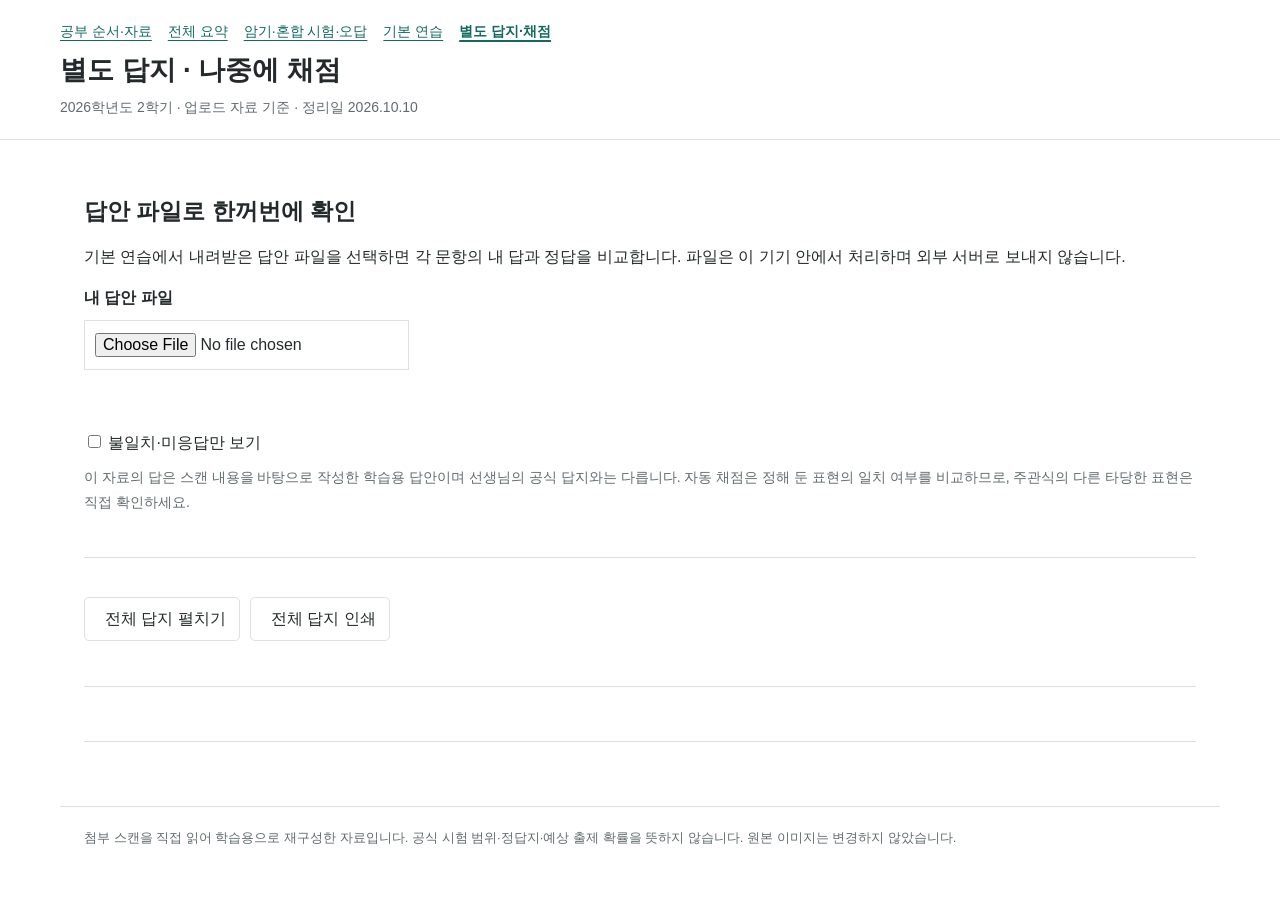
==== commit 004ec9cc: "Add files via upload" ====
--- a/answer-key.html
+++ b/answer-key.html
@@ -1 +1 @@
-<!doctype html><html lang="ko"><head><meta charset="utf-8"><meta name="viewport" content="width=device-width,initial-scale=1"><title>별도 답지 · 나중에 채점 · 역사 2학기 중간</title><link rel="stylesheet" href="style.css"></head><body><header><nav class="topnav" aria-label="문서"><a href="index.html" >공부 순서·자료</a><a href="study.html" >전체 요약</a><a href="learn.html" >암기·혼합 시험·오답</a><a href="practice.html" >기본 연습</a><a href="answer-key.html" aria-current="page">별도 답지·채점</a></nav><h1>별도 답지 · 나중에 채점</h1><p>2026학년도 2학기 · 업로드 자료 기준 · 정리일 2026.10.10</p></header><main><section><h2>답안 파일로 한꺼번에 확인</h2><p>기본 연습에서 내려받은 답안 파일을 선택하면 각 문항의 내 답과 정답을 비교합니다. 파일은 이 기기 안에서 처리하며 외부 서버로 보내지 않습니다.</p><label for="answer-file"><strong>내 답안 파일</strong></label><p><input class="file-control" id="answer-file" type="file" accept=".json,application/json"></p><p class="status" id="grade-status" aria-live="polite"></p><h3 id="score"></h3><label class="no-print"><input id="review-only" type="checkbox"> 불일치·미응답만 보기</label><p class="meta">이 자료의 답은 스캔 내용을 바탕으로 작성한 학습용 답안이며 선생님의 공식 답지와는 다릅니다. 자동 채점은 정해 둔 표현의 일치 여부를 비교하므로, 주관식의 다른 타당한 표현은 직접 확인하세요.</p></section><section><div class="actions"><button id="show-key" type="button" aria-expanded="false" aria-controls="full-key"><i data-lucide="list-checks" aria-hidden="true"></i>전체 답지 펼치기</button><button type="button" onclick="document.getElementById('full-key').hidden=false;window.print()"><i data-lucide="printer" aria-hidden="true"></i>전체 답지 인쇄</button></div><div id="full-key" hidden><h2>전체 정답 · 161문항</h2><div class="table-wrap"><table><thead><tr><th>문항</th><th>정답</th><th>확인할 점</th></tr></thead><tbody><tr><td>주제 24 · 빈칸 1</td><td><strong>권문세족</strong></td><td>프린트 핵심 정리의 작은 번호 1에 대응. 문장은 학습용으로 재구성했습니다.</td></tr><tr><td>주제 24 · 빈칸 2</td><td><strong>원</strong></td><td>프린트 핵심 정리의 작은 번호 2에 대응. 문장은 학습용으로 재구성했습니다.</td></tr><tr><td>주제 24 · 빈칸 3</td><td><strong>정동행성</strong></td><td>프린트 핵심 정리의 작은 번호 3에 대응. 문장은 학습용으로 재구성했습니다.</td></tr><tr><td>주제 24 · 빈칸 4</td><td><strong>쌍성총관부</strong></td><td>프린트 핵심 정리의 작은 번호 4에 대응. 문장은 학습용으로 재구성했습니다.</td></tr><tr><td>주제 24 · 빈칸 5</td><td><strong>전민변정도감</strong></td><td>프린트 핵심 정리의 작은 번호 5에 대응. 문장은 학습용으로 재구성했습니다.</td></tr><tr><td>주제 24 · 빈칸 6</td><td><strong>홍건적</strong></td><td>프린트 핵심 정리의 작은 번호 6에 대응. 문장은 학습용으로 재구성했습니다.</td></tr><tr><td>주제 24 · 빈칸 7</td><td><strong>신흥 무인 세력</strong></td><td>프린트 핵심 정리의 작은 번호 7에 대응. 문장은 학습용으로 재구성했습니다.<br><span class="meta">허용 표현: 신흥무인</span></td></tr><tr><td>주제 24 · 빈칸 8</td><td><strong>이성계</strong></td><td>프린트 핵심 정리의 작은 번호 8에 대응. 문장은 학습용으로 재구성했습니다.</td></tr><tr><td>주제 24 · 빈칸 9</td><td><strong>성리학</strong></td><td>프린트 핵심 정리의 작은 번호 9에 대응. 문장은 학습용으로 재구성했습니다.</td></tr><tr><td>주제 24 · 빈칸 10</td><td><strong>과거</strong></td><td>프린트 핵심 정리의 작은 번호 10에 대응. 문장은 학습용으로 재구성했습니다.<br><span class="meta">허용 표현: 과거제, 과거 시험</span></td></tr><tr><td>주제 24 · 빈칸 11</td><td><strong>불교</strong></td><td>프린트 핵심 정리의 작은 번호 11에 대응. 문장은 학습용으로 재구성했습니다.</td></tr><tr><td>주제 24 · 빈칸 12</td><td><strong>정도전</strong></td><td>프린트 핵심 정리의 작은 번호 12에 대응. 문장은 학습용으로 재구성했습니다.</td></tr><tr><td>주제 24 · 빈칸 13</td><td><strong>정몽주</strong></td><td>프린트 핵심 정리의 작은 번호 13에 대응. 문장은 학습용으로 재구성했습니다.</td></tr><tr><td>주제 24 · 문장 판단 1</td><td><strong>X</strong></td><td>원은 쇠퇴했고, 공민왕은 기철 등 친원 세력을 제거했다.</td></tr><tr><td>주제 24 · 문장 판단 2</td><td><strong>O</strong></td><td>정도전은 새 왕조 개창, 정몽주는 고려 유지와 온건한 개혁을 주장했다.</td></tr><tr><td>주제 24 · 개념 연결</td><td><strong>2번 · 공민왕</strong></td><td>반원 개혁과 전민변정도감은 공민왕의 정책이다.</td></tr><tr><td>주제 27 · 빈칸 1</td><td><strong>위화도 회군</strong></td><td>프린트 핵심 정리의 작은 번호 1에 대응. 문장은 학습용으로 재구성했습니다.</td></tr><tr><td>주제 27 · 빈칸 2</td><td><strong>권문세족</strong></td><td>프린트 핵심 정리의 작은 번호 2에 대응. 문장은 학습용으로 재구성했습니다.</td></tr><tr><td>주제 27 · 빈칸 3</td><td><strong>불교</strong></td><td>프린트 핵심 정리의 작은 번호 3에 대응. 문장은 학습용으로 재구성했습니다.</td></tr><tr><td>주제 27 · 빈칸 4</td><td><strong>과전법</strong></td><td>프린트 핵심 정리의 작은 번호 4에 대응. 문장은 학습용으로 재구성했습니다.</td></tr><tr><td>주제 27 · 빈칸 5</td><td><strong>유교</strong></td><td>프린트 핵심 정리의 작은 번호 5에 대응. 문장은 학습용으로 재구성했습니다.<br><span class="meta">허용 표현: 성리학</span></td></tr><tr><td>주제 27 · 빈칸 6</td><td><strong>재상</strong></td><td>프린트 핵심 정리의 작은 번호 6에 대응. 문장은 학습용으로 재구성했습니다.</td></tr><tr><td>주제 27 · 빈칸 7</td><td><strong>사병</strong></td><td>프린트 핵심 정리의 작은 번호 7에 대응. 문장은 학습용으로 재구성했습니다.</td></tr><tr><td>주제 27 · 빈칸 8</td><td><strong>호패법</strong></td><td>프린트 핵심 정리의 작은 번호 8에 대응. 문장은 학습용으로 재구성했습니다.</td></tr><tr><td>주제 27 · 빈칸 9</td><td><strong>집현전</strong></td><td>프린트 핵심 정리의 작은 번호 9에 대응. 문장은 학습용으로 재구성했습니다.</td></tr><tr><td>주제 27 · 빈칸 10</td><td><strong>경연</strong></td><td>프린트 핵심 정리의 작은 번호 10에 대응. 문장은 학습용으로 재구성했습니다.</td></tr><tr><td>주제 27 · 빈칸 11</td><td><strong>왕도 정치</strong></td><td>프린트 핵심 정리의 작은 번호 11에 대응. 문장은 학습용으로 재구성했습니다.</td></tr><tr><td>주제 27 · 빈칸 12</td><td><strong>삼강행실도</strong></td><td>프린트 핵심 정리의 작은 번호 12에 대응. 문장은 학습용으로 재구성했습니다.</td></tr><tr><td>주제 27 · 빈칸 13</td><td><strong>훈민정음</strong></td><td>프린트 핵심 정리의 작은 번호 13에 대응. 문장은 학습용으로 재구성했습니다.</td></tr><tr><td>주제 27 · 빈칸 14</td><td><strong>농사직설</strong></td><td>프린트 핵심 정리의 작은 번호 14에 대응. 문장은 학습용으로 재구성했습니다.</td></tr><tr><td>주제 27 · 빈칸 15</td><td><strong>칠정산</strong></td><td>프린트 핵심 정리의 작은 번호 15에 대응. 문장은 학습용으로 재구성했습니다.</td></tr><tr><td>주제 27 · 문장 판단 1</td><td><strong>X</strong></td><td>토지에서 세금을 거둘 권리인 수조권을 지급했다.</td></tr><tr><td>주제 27 · 문장 판단 2</td><td><strong>O</strong></td><td>강화된 왕권을 바탕으로 신하와 함께 유교적 이상 정치를 추구했다.</td></tr><tr><td>주제 27 · 개념 연결</td><td><strong>2번 · 태종 - 왕권 강화</strong></td><td>사병 폐지와 호패법은 태종의 왕권 강화 정책이다.</td></tr><tr><td>주제 28 · 빈칸 1</td><td><strong>재상</strong></td><td>프린트 핵심 정리의 작은 번호 1에 대응. 문장은 학습용으로 재구성했습니다.</td></tr><tr><td>주제 28 · 빈칸 2</td><td><strong>홍문관</strong></td><td>프린트 핵심 정리의 작은 번호 2에 대응. 문장은 학습용으로 재구성했습니다.</td></tr><tr><td>주제 28 · 빈칸 3</td><td><strong>경국대전</strong></td><td>프린트 핵심 정리의 작은 번호 3에 대응. 문장은 학습용으로 재구성했습니다.</td></tr><tr><td>주제 28 · 빈칸 4</td><td><strong>세조</strong></td><td>프린트 핵심 정리의 작은 번호 4에 대응. 문장은 학습용으로 재구성했습니다.</td></tr><tr><td>주제 28 · 빈칸 5</td><td><strong>성종</strong></td><td>프린트 핵심 정리의 작은 번호 5에 대응. 문장은 학습용으로 재구성했습니다.</td></tr><tr><td>주제 28 · 빈칸 6</td><td><strong>사헌부</strong></td><td>프린트 핵심 정리의 작은 번호 6에 대응. 문장은 학습용으로 재구성했습니다.</td></tr><tr><td>주제 28 · 빈칸 7</td><td><strong>사간원</strong></td><td>프린트 핵심 정리의 작은 번호 7에 대응. 문장은 학습용으로 재구성했습니다.</td></tr><tr><td>주제 28 · 빈칸 8</td><td><strong>홍문관</strong></td><td>프린트 핵심 정리의 작은 번호 8에 대응. 문장은 학습용으로 재구성했습니다.</td></tr><tr><td>주제 28 · 빈칸 9</td><td><strong>관찰사</strong></td><td>프린트 핵심 정리의 작은 번호 9에 대응. 문장은 학습용으로 재구성했습니다.</td></tr><tr><td>주제 28 · 빈칸 10</td><td><strong>역</strong></td><td>프린트 핵심 정리의 작은 번호 10에 대응. 문장은 학습용으로 재구성했습니다.<br><span class="meta">허용 표현: 역참</span></td></tr><tr><td>주제 28 · 빈칸 11</td><td><strong>교린</strong></td><td>프린트 핵심 정리의 작은 번호 11에 대응. 문장은 학습용으로 재구성했습니다.</td></tr><tr><td>주제 28 · 빈칸 12</td><td><strong>4군 6진</strong></td><td>프린트 핵심 정리의 작은 번호 12에 대응. 문장은 학습용으로 재구성했습니다.<br><span class="meta">허용 표현: 사군 육진</span></td></tr><tr><td>주제 28 · 빈칸 13</td><td><strong>쓰시마섬</strong></td><td>프린트 핵심 정리의 작은 번호 13에 대응. 문장은 학습용으로 재구성했습니다.<br><span class="meta">허용 표현: 대마도, 쓰시마</span></td></tr><tr><td>주제 28 · 문장 판단 1</td><td><strong>X</strong></td><td>고려의 3사는 재정, 조선의 3사는 언론과 견제 기능이다.</td></tr><tr><td>주제 28 · 문장 판단 2</td><td><strong>O</strong></td><td>교류하면서도 여진 정벌·쓰시마섬 정벌 등으로 대응했다.</td></tr><tr><td>주제 28 · 개념 연결</td><td><strong>3번 · 승정원 - 의금부</strong></td><td>승정원은 왕의 비서 기관, 의금부는 왕의 특별 사법 기구이다.</td></tr><tr><td>주제 29 · 빈칸 1</td><td><strong>세조</strong></td><td>프린트 핵심 정리의 작은 번호 1에 대응. 문장은 학습용으로 재구성했습니다.</td></tr><tr><td>주제 29 · 빈칸 2</td><td><strong>중앙</strong></td><td>프린트 핵심 정리의 작은 번호 2에 대응. 문장은 학습용으로 재구성했습니다.</td></tr><tr><td>주제 29 · 빈칸 3</td><td><strong>반대</strong></td><td>프린트 핵심 정리의 작은 번호 3에 대응. 문장은 학습용으로 재구성했습니다.</td></tr><tr><td>주제 29 · 빈칸 4</td><td><strong>향촌 자치</strong></td><td>프린트 핵심 정리의 작은 번호 4에 대응. 문장은 학습용으로 재구성했습니다.</td></tr><tr><td>주제 29 · 빈칸 5</td><td><strong>3사</strong></td><td>프린트 핵심 정리의 작은 번호 5에 대응. 문장은 학습용으로 재구성했습니다.<br><span class="meta">허용 표현: 삼사</span></td></tr><tr><td>주제 29 · 빈칸 6</td><td><strong>성종</strong></td><td>프린트 핵심 정리의 작은 번호 6에 대응. 문장은 학습용으로 재구성했습니다.</td></tr><tr><td>주제 29 · 빈칸 7</td><td><strong>사림</strong></td><td>프린트 핵심 정리의 작은 번호 7에 대응. 문장은 학습용으로 재구성했습니다.</td></tr><tr><td>주제 29 · 빈칸 8</td><td><strong>훈구</strong></td><td>프린트 핵심 정리의 작은 번호 8에 대응. 문장은 학습용으로 재구성했습니다.</td></tr><tr><td>주제 29 · 빈칸 9</td><td><strong>현량과</strong></td><td>프린트 핵심 정리의 작은 번호 9에 대응. 문장은 학습용으로 재구성했습니다.</td></tr><tr><td>주제 29 · 빈칸 10</td><td><strong>추천</strong></td><td>프린트 핵심 정리의 작은 번호 10에 대응. 문장은 학습용으로 재구성했습니다.</td></tr><tr><td>주제 29 · 빈칸 11</td><td><strong>소격서</strong></td><td>프린트 핵심 정리의 작은 번호 11에 대응. 문장은 학습용으로 재구성했습니다.</td></tr><tr><td>주제 29 · 빈칸 12</td><td><strong>도교</strong></td><td>프린트 핵심 정리의 작은 번호 12에 대응. 문장은 학습용으로 재구성했습니다.</td></tr><tr><td>주제 29 · 빈칸 13</td><td><strong>위훈 삭제</strong></td><td>프린트 핵심 정리의 작은 번호 13에 대응. 문장은 학습용으로 재구성했습니다.</td></tr><tr><td>주제 29 · 빈칸 14</td><td><strong>지방</strong></td><td>프린트 핵심 정리의 작은 번호 14에 대응. 문장은 학습용으로 재구성했습니다.</td></tr><tr><td>주제 29 · 문장 판단 1</td><td><strong>X</strong></td><td>현량과를 실시했고 도교 제사 관청인 소격서를 폐지했다.</td></tr><tr><td>주제 29 · 문장 판단 2</td><td><strong>O</strong></td><td>왕의 입장이 달라진 배경까지 함께 이해해야 한다.</td></tr><tr><td>주제 29 · 개념 연결</td><td><strong>2번 · 현량과 - 위훈 삭제</strong></td><td>현량과·소격서 폐지·위훈 삭제는 중종 때 조광조의 개혁이다.</td></tr><tr><td>주제 30 · 빈칸 1</td><td><strong>사화</strong></td><td>프린트 핵심 정리의 작은 번호 1에 대응. 문장은 학습용으로 재구성했습니다.</td></tr><tr><td>주제 30 · 빈칸 2</td><td><strong>제사</strong></td><td>프린트 핵심 정리의 작은 번호 2에 대응. 문장은 학습용으로 재구성했습니다.</td></tr><tr><td>주제 30 · 빈칸 3</td><td><strong>교육</strong></td><td>프린트 핵심 정리의 작은 번호 3에 대응. 문장은 학습용으로 재구성했습니다.</td></tr><tr><td>주제 30 · 빈칸 4</td><td><strong>도덕</strong></td><td>프린트 핵심 정리의 작은 번호 4에 대응. 문장은 학습용으로 재구성했습니다.</td></tr><tr><td>주제 30 · 빈칸 5</td><td><strong>사림</strong></td><td>프린트 핵심 정리의 작은 번호 5에 대응. 문장은 학습용으로 재구성했습니다.</td></tr><tr><td>주제 30 · 빈칸 6</td><td><strong>공론</strong></td><td>프린트 핵심 정리의 작은 번호 6에 대응. 문장은 학습용으로 재구성했습니다.</td></tr><tr><td>주제 30 · 빈칸 7</td><td><strong>선조</strong></td><td>프린트 핵심 정리의 작은 번호 7에 대응. 문장은 학습용으로 재구성했습니다.</td></tr><tr><td>주제 30 · 빈칸 8</td><td><strong>사림</strong></td><td>프린트 핵심 정리의 작은 번호 8에 대응. 문장은 학습용으로 재구성했습니다.</td></tr><tr><td>주제 30 · 빈칸 9</td><td><strong>붕당</strong></td><td>프린트 핵심 정리의 작은 번호 9에 대응. 문장은 학습용으로 재구성했습니다.</td></tr><tr><td>주제 30 · 빈칸 10</td><td><strong>동인</strong></td><td>프린트 핵심 정리의 작은 번호 10에 대응. 문장은 학습용으로 재구성했습니다.</td></tr><tr><td>주제 30 · 빈칸 11</td><td><strong>서인</strong></td><td>프린트 핵심 정리의 작은 번호 11에 대응. 문장은 학습용으로 재구성했습니다.</td></tr><tr><td>주제 30 · 문장 판단 1</td><td><strong>O</strong></td><td>동인과 서인의 분화는 사림 내부에서 일어났다.</td></tr><tr><td>주제 30 · 문장 판단 2</td><td><strong>X</strong></td><td>서원과 향약의 설명이 서로 바뀌었다.</td></tr><tr><td>주제 30 · 개념 연결</td><td><strong>4번 · 환난상휼</strong></td><td>환난상휼은 어려운 일을 겪을 때 서로 돕는다는 뜻이다.</td></tr><tr><td>주제 31 · 빈칸 1</td><td><strong>국방력</strong></td><td>프린트 핵심 정리의 작은 번호 1에 대응. 문장은 학습용으로 재구성했습니다.</td></tr><tr><td>주제 31 · 빈칸 2</td><td><strong>도요토미 히데요시</strong></td><td>프린트 핵심 정리의 작은 번호 2에 대응. 문장은 학습용으로 재구성했습니다.</td></tr><tr><td>주제 31 · 빈칸 3</td><td><strong>조총</strong></td><td>프린트 핵심 정리의 작은 번호 3에 대응. 문장은 학습용으로 재구성했습니다.</td></tr><tr><td>주제 31 · 빈칸 4</td><td><strong>이순신</strong></td><td>프린트 핵심 정리의 작은 번호 4에 대응. 문장은 학습용으로 재구성했습니다.</td></tr><tr><td>주제 31 · 빈칸 5</td><td><strong>김시민</strong></td><td>프린트 핵심 정리의 작은 번호 5에 대응. 문장은 학습용으로 재구성했습니다.</td></tr><tr><td>주제 31 · 빈칸 6</td><td><strong>전라도</strong></td><td>프린트 핵심 정리의 작은 번호 6에 대응. 문장은 학습용으로 재구성했습니다.</td></tr><tr><td>주제 31 · 빈칸 7</td><td><strong>훈련도감</strong></td><td>프린트 핵심 정리의 작은 번호 7에 대응. 문장은 학습용으로 재구성했습니다.</td></tr><tr><td>주제 31 · 빈칸 8</td><td><strong>명량</strong></td><td>프린트 핵심 정리의 작은 번호 8에 대응. 문장은 학습용으로 재구성했습니다.<br><span class="meta">허용 표현: 명량 해전</span></td></tr><tr><td>주제 31 · 빈칸 9</td><td><strong>신분</strong></td><td>프린트 핵심 정리의 작은 번호 9에 대응. 문장은 학습용으로 재구성했습니다.<br><span class="meta">허용 표현: 신분 질서</span></td></tr><tr><td>주제 31 · 빈칸 10</td><td><strong>후금</strong></td><td>프린트 핵심 정리의 작은 번호 10에 대응. 문장은 학습용으로 재구성했습니다.</td></tr><tr><td>주제 31 · 빈칸 11</td><td><strong>에도 막부</strong></td><td>프린트 핵심 정리의 작은 번호 11에 대응. 문장은 학습용으로 재구성했습니다.</td></tr><tr><td>주제 31 · 문장 판단 1</td><td><strong>X</strong></td><td>한산도는 이순신의 수군, 권율은 행주 대첩과 연결한다.</td></tr><tr><td>주제 31 · 문장 판단 2</td><td><strong>O</strong></td><td>동아시아 세 나라의 변화를 함께 묻는 표·연결 문제에 대비한다.</td></tr><tr><td>주제 31 · 개념 연결</td><td><strong>4번 · 한산도 - 이순신</strong></td><td>한산도=이순신, 진주=김시민, 행주=권율이다.</td></tr><tr><td>주제 32 · 빈칸 1</td><td><strong>중립 외교</strong></td><td>프린트 핵심 정리의 작은 번호 1에 대응. 문장은 학습용으로 재구성했습니다.</td></tr><tr><td>주제 32 · 빈칸 2</td><td><strong>명</strong></td><td>프린트 핵심 정리의 작은 번호 2에 대응. 문장은 학습용으로 재구성했습니다.</td></tr><tr><td>주제 32 · 빈칸 3</td><td><strong>후금</strong></td><td>프린트 핵심 정리의 작은 번호 3에 대응. 문장은 학습용으로 재구성했습니다.</td></tr><tr><td>주제 32 · 빈칸 4</td><td><strong>서인</strong></td><td>프린트 핵심 정리의 작은 번호 4에 대응. 문장은 학습용으로 재구성했습니다.</td></tr><tr><td>주제 32 · 빈칸 5</td><td><strong>인조</strong></td><td>프린트 핵심 정리의 작은 번호 5에 대응. 문장은 학습용으로 재구성했습니다.</td></tr><tr><td>주제 32 · 빈칸 6</td><td><strong>친명배금</strong></td><td>프린트 핵심 정리의 작은 번호 6에 대응. 문장은 학습용으로 재구성했습니다.<br><span class="meta">허용 표현: 친명 배금 정책</span></td></tr><tr><td>주제 32 · 빈칸 7</td><td><strong>형제</strong></td><td>프린트 핵심 정리의 작은 번호 7에 대응. 문장은 학습용으로 재구성했습니다.<br><span class="meta">허용 표현: 형제 관계</span></td></tr><tr><td>주제 32 · 빈칸 8</td><td><strong>청</strong></td><td>프린트 핵심 정리의 작은 번호 8에 대응. 문장은 학습용으로 재구성했습니다.</td></tr><tr><td>주제 32 · 빈칸 9</td><td><strong>군신</strong></td><td>프린트 핵심 정리의 작은 번호 9에 대응. 문장은 학습용으로 재구성했습니다.<br><span class="meta">허용 표현: 군신 관계</span></td></tr><tr><td>주제 32 · 빈칸 10</td><td><strong>남한산성</strong></td><td>프린트 핵심 정리의 작은 번호 10에 대응. 문장은 학습용으로 재구성했습니다.</td></tr><tr><td>주제 32 · 빈칸 11</td><td><strong>북벌론</strong></td><td>프린트 핵심 정리의 작은 번호 11에 대응. 문장은 학습용으로 재구성했습니다.</td></tr><tr><td>주제 32 · 문장 판단 1</td><td><strong>X</strong></td><td>정묘호란은 후금과 형제 관계, 제시된 내용은 병자호란 뒤의 결과이다.</td></tr><tr><td>주제 32 · 문장 판단 2</td><td><strong>O</strong></td><td>외교의 실리와 당시의 명분론을 함께 읽는다.</td></tr><tr><td>주제 32 · 개념 연결</td><td><strong>2번 · 정묘호란 - 후금 - 형제 관계</strong></td><td>정묘호란은 1627년 후금의 침략이며 형제 관계 약속으로 끝났다.</td></tr><tr><td>주제 33 · 빈칸 1</td><td><strong>임시</strong></td><td>프린트 핵심 정리의 작은 번호 1에 대응. 문장은 학습용으로 재구성했습니다.</td></tr><tr><td>주제 33 · 빈칸 2</td><td><strong>의정부</strong></td><td>프린트 핵심 정리의 작은 번호 2에 대응. 문장은 학습용으로 재구성했습니다.</td></tr><tr><td>주제 33 · 빈칸 3</td><td><strong>비변사</strong></td><td>프린트 핵심 정리의 작은 번호 3에 대응. 문장은 학습용으로 재구성했습니다.</td></tr><tr><td>주제 33 · 빈칸 4</td><td><strong>5군영</strong></td><td>프린트 핵심 정리의 작은 번호 4에 대응. 문장은 학습용으로 재구성했습니다.<br><span class="meta">허용 표현: 오군영</span></td></tr><tr><td>주제 33 · 빈칸 5</td><td><strong>왜란</strong></td><td>프린트 핵심 정리의 작은 번호 5에 대응. 문장은 학습용으로 재구성했습니다.<br><span class="meta">허용 표현: 임진왜란</span></td></tr><tr><td>주제 33 · 빈칸 6</td><td><strong>속오군</strong></td><td>프린트 핵심 정리의 작은 번호 6에 대응. 문장은 학습용으로 재구성했습니다.</td></tr><tr><td>주제 33 · 빈칸 7</td><td><strong>노비</strong></td><td>프린트 핵심 정리의 작은 번호 7에 대응. 문장은 학습용으로 재구성했습니다.</td></tr><tr><td>주제 33 · 빈칸 8</td><td><strong>공납</strong></td><td>프린트 핵심 정리의 작은 번호 8에 대응. 문장은 학습용으로 재구성했습니다.</td></tr><tr><td>주제 33 · 빈칸 9</td><td><strong>특산물</strong></td><td>프린트 핵심 정리의 작은 번호 9에 대응. 문장은 학습용으로 재구성했습니다.<br><span class="meta">허용 표현: 토산물</span></td></tr><tr><td>주제 33 · 빈칸 10</td><td><strong>쌀</strong></td><td>프린트 핵심 정리의 작은 번호 10에 대응. 문장은 학습용으로 재구성했습니다.</td></tr><tr><td>주제 33 · 빈칸 11</td><td><strong>집</strong></td><td>프린트 핵심 정리의 작은 번호 11에 대응. 문장은 학습용으로 재구성했습니다.<br><span class="meta">허용 표현: 호, 가호</span></td></tr><tr><td>주제 33 · 빈칸 12</td><td><strong>땅</strong></td><td>프린트 핵심 정리의 작은 번호 12에 대응. 문장은 학습용으로 재구성했습니다.<br><span class="meta">허용 표현: 토지</span></td></tr><tr><td>주제 33 · 빈칸 13</td><td><strong>토지</strong></td><td>프린트 핵심 정리의 작은 번호 13에 대응. 문장은 학습용으로 재구성했습니다.<br><span class="meta">허용 표현: 땅</span></td></tr><tr><td>주제 33 · 문장 판단 1</td><td><strong>X</strong></td><td>토지 소유 면적을 기준으로 쌀·옷감·동전 등을 내게 하여 공납의 폐단을 줄였다.</td></tr><tr><td>주제 33 · 문장 판단 2</td><td><strong>O</strong></td><td>중앙의 5군영과 지역·구성·운영을 비교한다.</td></tr><tr><td>주제 33 · 개념 연결</td><td><strong>2번 · 공납을 토지 면적에 따라 쌀 등으로 내게 했다.</strong></td><td>대동법은 공납의 품목과 부과 기준을 바꿨다. 군포 절반은 균역법이다.</td></tr><tr><td>주제 34 · 빈칸 1</td><td><strong>북인</strong></td><td>프린트 핵심 정리의 작은 번호 1에 대응. 문장은 학습용으로 재구성했습니다.</td></tr><tr><td>주제 34 · 빈칸 2</td><td><strong>인조반정</strong></td><td>프린트 핵심 정리의 작은 번호 2에 대응. 문장은 학습용으로 재구성했습니다.</td></tr><tr><td>주제 34 · 빈칸 3</td><td><strong>남인</strong></td><td>프린트 핵심 정리의 작은 번호 3에 대응. 문장은 학습용으로 재구성했습니다.</td></tr><tr><td>주제 34 · 빈칸 4</td><td><strong>서인</strong></td><td>프린트 핵심 정리의 작은 번호 4에 대응. 문장은 학습용으로 재구성했습니다.</td></tr><tr><td>주제 34 · 빈칸 5</td><td><strong>남인</strong></td><td>프린트 핵심 정리의 작은 번호 5에 대응. 문장은 학습용으로 재구성했습니다.</td></tr><tr><td>주제 34 · 빈칸 6</td><td><strong>환국</strong></td><td>프린트 핵심 정리의 작은 번호 6에 대응. 문장은 학습용으로 재구성했습니다.</td></tr><tr><td>주제 34 · 빈칸 7</td><td><strong>숙종</strong></td><td>프린트 핵심 정리의 작은 번호 7에 대응. 문장은 학습용으로 재구성했습니다.</td></tr><tr><td>주제 34 · 빈칸 8</td><td><strong>왕권</strong></td><td>프린트 핵심 정리의 작은 번호 8에 대응. 문장은 학습용으로 재구성했습니다.</td></tr><tr><td>주제 34 · 빈칸 9</td><td><strong>노론</strong></td><td>프린트 핵심 정리의 작은 번호 9에 대응. 문장은 학습용으로 재구성했습니다.</td></tr><tr><td>주제 34 · 빈칸 10</td><td><strong>소론</strong></td><td>프린트 핵심 정리의 작은 번호 10에 대응. 문장은 학습용으로 재구성했습니다.</td></tr><tr><td>주제 34 · 문장 판단 1</td><td><strong>O</strong></td><td>표면적 쟁점과 정치적 의미를 함께 이해한다.</td></tr><tr><td>주제 34 · 문장 판단 2</td><td><strong>X</strong></td><td>집권 세력이 바뀔 때 다른 붕당을 축출하면서 대립이 격화되었다.</td></tr><tr><td>주제 34 · 개념 연결</td><td><strong>3번 · 환국</strong></td><td>환국은 집권 붕당의 급격한 교체이다. 예송은 장례 예법 논쟁이다.</td></tr><tr><td>주제 34 · 자습서 보완 1</td><td><strong>2번 · 경신대기근의 피해이며 서인과 남인이 협력해 백성 구제에 나섰다.</strong></td><td>경신대기근은 자연재해와 흉작·질병이 겹친 전국적 재난이다. 이때에는 붕당 간 대립 속에서도 서인과 남인이 협력해 구휼 정책을 추진했다. 확인 자료: 자습서 148·149쪽.</td></tr><tr><td>주제 34 · 자습서 보완 2</td><td><strong>3번 · 진휼은 흉년의 백성을 돕는 일이고, 환곡은 저장 곡식을 필요할 때 빌려주는 제도이다.</strong></td><td>진휼은 곤궁한 백성에 대한 구호이며 환곡은 곡물 대여 제도이다. 경신대기근 때 환곡으로 진 농가의 빚을 덜어 주었다는 조치를 함께 연결한다. 확인 자료: 자습서 148·149쪽.</td></tr><tr><td>주제 34 · 자습서 보완 3</td><td><strong>1번 · 예송과 환국을 거치며 상대 배제가 심해져 정책 논의와 공공의 이익을 돌보는 역할이 약해졌다.</strong></td><td>초기의 비판·견제와 재난 때의 협력을 상대 배제·보복이 심해진 상황과 대비한다. 환국은 숙종이 활용한 급격한 집권 세력 교체이다. 확인 자료: 자습서 148·149쪽.</td></tr><tr><td>주제 35 · 빈칸 1</td><td><strong>왕권</strong></td><td>프린트 핵심 정리의 작은 번호 1에 대응. 문장은 학습용으로 재구성했습니다.</td></tr><tr><td>주제 35 · 빈칸 2</td><td><strong>서원</strong></td><td>프린트 핵심 정리의 작은 번호 2에 대응. 문장은 학습용으로 재구성했습니다.</td></tr><tr><td>주제 35 · 빈칸 3</td><td><strong>속대전</strong></td><td>프린트 핵심 정리의 작은 번호 3에 대응. 문장은 학습용으로 재구성했습니다.</td></tr><tr><td>주제 35 · 빈칸 4</td><td><strong>균역법</strong></td><td>프린트 핵심 정리의 작은 번호 4에 대응. 문장은 학습용으로 재구성했습니다.</td></tr><tr><td>주제 35 · 빈칸 5</td><td><strong>규장각</strong></td><td>프린트 핵심 정리의 작은 번호 5에 대응. 문장은 학습용으로 재구성했습니다.</td></tr><tr><td>주제 35 · 빈칸 6</td><td><strong>장용영</strong></td><td>프린트 핵심 정리의 작은 번호 6에 대응. 문장은 학습용으로 재구성했습니다.</td></tr><tr><td>주제 35 · 빈칸 7</td><td><strong>수원 화성</strong></td><td>프린트 핵심 정리의 작은 번호 7에 대응. 문장은 학습용으로 재구성했습니다.<br><span class="meta">허용 표현: 화성</span></td></tr><tr><td>주제 35 · 빈칸 8</td><td><strong>금난전권</strong></td><td>프린트 핵심 정리의 작은 번호 8에 대응. 문장은 학습용으로 재구성했습니다.</td></tr><tr><td>주제 35 · 빈칸 9</td><td><strong>시전</strong></td><td>프린트 핵심 정리의 작은 번호 9에 대응. 문장은 학습용으로 재구성했습니다.<br><span class="meta">허용 표현: 시전 상인</span></td></tr><tr><td>주제 35 · 문장 판단 1</td><td><strong>O</strong></td><td>군역 세금 개편과 친위 부대 설치를 구분한다.</td></tr><tr><td>주제 35 · 문장 판단 2</td><td><strong>X</strong></td><td>금난전권을 일부 폐지해 다른 상인들의 상업 활동을 보장했다.</td></tr><tr><td>주제 35 · 개념 연결</td><td><strong>1번 · 규장각 - 장용영 - 수원 화성</strong></td><td>정조는 규장각·장용영·수원 화성, 영조는 속대전·균역법·탕평비와 연결한다.</td></tr><tr><td>주제 35 · 자습서 보완 1</td><td><strong>1번 · 인재의 능력보다 소속 붕당을 기준으로 배제하는 문제를 줄이고 여러 붕당의 인재를 등용한다.</strong></td><td>소속 붕당 때문에 유능한 인재가 배제되면 국가 운영의 효율이 낮아진다. 영조·정조는 탕평을 통해 대립을 완화하고 인재를 등용하며 왕권을 강화하려 했다. 확인 자료: 자습서 150·151쪽.</td></tr><tr><td>주제 35 · 자습서 보완 2</td><td><strong>3번 · 시전의 물자 공급 안정 → 독점의 폐단을 줄이고 소상인·소비자를 보호</strong></td><td>시전은 국가에 세금을 내고 왕실·관청에 물자를 공급했다. 금난전권은 공급 안정이라는 배경이 있었지만, 이후 강제 저가 매입·고가 판매 등 독점 폐단이 커져 정조가 일부 폐지했다. 확인 자료: 자습서 150·151쪽.</td></tr><tr><td>주제 35 · 자습서 보완 3</td><td><strong>4번 · 농업·상업은 배제하고 왕의 휴식만을 위한 성곽을 지었다.</strong></td><td>화성은 농업·상업·방어 기능을 갖추고 정조의 정책을 확산하려는 모델 도시였다. 축만제·만석거, 농장, 상업 자금, 노동자 품삯을 구체적 혜택으로 연결한다. 확인 자료: 자습서 150·151쪽.</td></tr><tr><td>통합 순서 1</td><td><strong>ㄴㄱㄷㄹ</strong></td><td>위화도 회군 → 조선 건국 → 태종 → 세종의 순서이다.</td></tr><tr><td>통합 순서 2</td><td><strong>ㄴㄹㄱㄷ</strong></td><td>성종 때 등용 → 중종 때 조광조 개혁 → 선조 때 집권 → 사림 내부 분화이다.</td></tr><tr><td>통합 순서 3</td><td><strong>ㄴㄹㄷㄱ</strong></td><td>1592 임진왜란 → 1597 정유재란 → 1627 정묘호란 → 1636 병자호란이다.</td></tr><tr><td>통합 순서 4</td><td><strong>ㄴㄷㄹㄱ</strong></td><td>광해군 → 인조반정 → 정묘호란의 형제 관계 → 병자호란의 군신 관계이다.</td></tr><tr><td>통합 순서 5</td><td><strong>ㄷㄴㄹㄱ</strong></td><td>예송 → 숙종의 환국 → 영조 → 정조의 순서이다. 현종은 예송의 시기를 연결하는 보충 단서이다.</td></tr></tbody></table></div></div></section><section id="results" aria-live="polite"></section><script id="answer-data" type="application/json">[{"id":"T24-B1","topic":24,"type":"blank","label":"주제 24 · 빈칸 1","prompt":"기철 등과 같이 고려 말 토지·노비와 권력을 독점한 지배층은?","answer":"권문세족","accept":[],"why":"프린트 핵심 정리의 작은 번호 1에 대응. 문장은 학습용으로 재구성했습니다."},{"id":"T24-B2","topic":24,"type":"blank","label":"주제 24 · 빈칸 2","prompt":"공민왕의 개혁 당시 중국에서 반란이 일어나 쇠퇴한 나라는?","answer":"원","accept":[],"why":"프린트 핵심 정리의 작은 번호 2에 대응. 문장은 학습용으로 재구성했습니다."},{"id":"T24-B3","topic":24,"type":"blank","label":"주제 24 · 빈칸 3","prompt":"공민왕이 일부 기능을 폐지한 원의 간섭 기구는?","answer":"정동행성","accept":[],"why":"프린트 핵심 정리의 작은 번호 3에 대응. 문장은 학습용으로 재구성했습니다."},{"id":"T24-B4","topic":24,"type":"blank","label":"주제 24 · 빈칸 4","prompt":"공민왕이 동북 지역에서 공격해 영토를 회복한 원의 통치 기구는?","answer":"쌍성총관부","accept":[],"why":"프린트 핵심 정리의 작은 번호 4에 대응. 문장은 학습용으로 재구성했습니다."},{"id":"T24-B5","topic":24,"type":"blank","label":"주제 24 · 빈칸 5","prompt":"빼앗긴 토지와 불법으로 노비가 된 사람의 문제를 바로잡은 기구는?","answer":"전민변정도감","accept":[],"why":"프린트 핵심 정리의 작은 번호 5에 대응. 문장은 학습용으로 재구성했습니다."},{"id":"T24-B6","topic":24,"type":"blank","label":"주제 24 · 빈칸 6","prompt":"원에서 반란을 일으킨 뒤 고려에 침입해 개경을 함락한 집단은?","answer":"홍건적","accept":[],"why":"프린트 핵심 정리의 작은 번호 6에 대응. 문장은 학습용으로 재구성했습니다."},{"id":"T24-B7","topic":24,"type":"blank","label":"주제 24 · 빈칸 7","prompt":"홍건적·왜구를 격퇴하며 새 정치 세력으로 성장한 최영·이성계 등은 어떤 세력인가?","answer":"신흥 무인 세력","accept":["신흥무인"],"why":"프린트 핵심 정리의 작은 번호 7에 대응. 문장은 학습용으로 재구성했습니다."},{"id":"T24-B8","topic":24,"type":"blank","label":"주제 24 · 빈칸 8","prompt":"최영과 달리 요동 정벌에 반대한 무인으로, 뒤에 조선을 세운 인물은?","answer":"이성계","accept":[],"why":"프린트 핵심 정리의 작은 번호 8에 대응. 문장은 학습용으로 재구성했습니다."},{"id":"T24-B9","topic":24,"type":"blank","label":"주제 24 · 빈칸 9","prompt":"고려 말 신진 사대부가 받아들인, 도덕과 명분을 중시하는 유학은?","answer":"성리학","accept":[],"why":"프린트 핵심 정리의 작은 번호 9에 대응. 문장은 학습용으로 재구성했습니다."},{"id":"T24-B10","topic":24,"type":"blank","label":"주제 24 · 빈칸 10","prompt":"신진 사대부는 주로 어떤 관리 선발 시험을 통해 관직에 진출했는가?","answer":"과거","accept":["과거제","과거 시험"],"why":"프린트 핵심 정리의 작은 번호 10에 대응. 문장은 학습용으로 재구성했습니다."},{"id":"T24-B11","topic":24,"type":"blank","label":"주제 24 · 빈칸 11","prompt":"신진 사대부가 타락을 비판한 종교는? (프린트의 '__계')","answer":"불교","accept":[],"why":"프린트 핵심 정리의 작은 번호 11에 대응. 문장은 학습용으로 재구성했습니다."},{"id":"T24-B12","topic":24,"type":"blank","label":"주제 24 · 빈칸 12","prompt":"새 왕조를 세우는 급진적 개혁을 주장한 대표적인 사대부는?","answer":"정도전","accept":[],"why":"프린트 핵심 정리의 작은 번호 12에 대응. 문장은 학습용으로 재구성했습니다."},{"id":"T24-B13","topic":24,"type":"blank","label":"주제 24 · 빈칸 13","prompt":"고려 왕조를 유지하며 온건한 개혁을 주장한 대표적인 사대부는?","answer":"정몽주","accept":[],"why":"프린트 핵심 정리의 작은 번호 13에 대응. 문장은 학습용으로 재구성했습니다."},{"id":"T24-O1","topic":24,"type":"ox","label":"주제 24 · 문장 판단 1","prompt":"공민왕은 원의 세력이 강해지는 상황을 이용해 친원 세력을 보호했다.","answer":"X","why":"원은 쇠퇴했고, 공민왕은 기철 등 친원 세력을 제거했다."},{"id":"T24-O2","topic":24,"type":"ox","label":"주제 24 · 문장 판단 2","prompt":"정도전과 정몽주는 모두 신진 사대부였지만 고려 왕조 유지 여부에서는 입장이 달랐다.","answer":"O","why":"정도전은 새 왕조 개창, 정몽주는 고려 유지와 온건한 개혁을 주장했다."},{"id":"T24-C1","topic":24,"type":"choice","label":"주제 24 · 개념 연결","prompt":"'원의 간섭에서 벗어나고, 빼앗긴 토지와 사람을 되돌려 주려 했다'는 설명에 맞는 왕은?","options":["고려 광종","공민왕","조선 태종","조선 영조"],"answer":"2","why":"반원 개혁과 전민변정도감은 공민왕의 정책이다.","display_answer":"2번 · 공민왕"},{"id":"T27-B1","topic":27,"type":"blank","label":"주제 27 · 빈칸 1","prompt":"이성계가 요동 공격을 거부하고 군사를 돌린 사건은?","answer":"위화도 회군","accept":[],"why":"프린트 핵심 정리의 작은 번호 1에 대응. 문장은 학습용으로 재구성했습니다."},{"id":"T27-B2","topic":27,"type":"blank","label":"주제 27 · 빈칸 2","prompt":"조선 건국 세력이 불교와 함께 부패를 비판한 고려 말 지배층은?","answer":"권문세족","accept":[],"why":"프린트 핵심 정리의 작은 번호 2에 대응. 문장은 학습용으로 재구성했습니다."},{"id":"T27-B3","topic":27,"type":"blank","label":"주제 27 · 빈칸 3","prompt":"조선 건국 세력이 타락을 비판하고 유교 중심 질서를 세우려 한 대상 종교는?","answer":"불교","accept":[],"why":"프린트 핵심 정리의 작은 번호 3에 대응. 문장은 학습용으로 재구성했습니다."},{"id":"T27-B4","topic":27,"type":"blank","label":"주제 27 · 빈칸 4","prompt":"관리 등급에 따라 토지에서 세금을 거둘 권리를 지급한 제도는?","answer":"과전법","accept":[],"why":"프린트 핵심 정리의 작은 번호 4에 대응. 문장은 학습용으로 재구성했습니다."},{"id":"T27-B5","topic":27,"type":"blank","label":"주제 27 · 빈칸 5","prompt":"조선의 도시 배치·교육·정치의 바탕이 된 이념은?","answer":"유교","accept":["성리학"],"why":"프린트 핵심 정리의 작은 번호 5에 대응. 문장은 학습용으로 재구성했습니다."},{"id":"T27-B6","topic":27,"type":"blank","label":"주제 27 · 빈칸 6","prompt":"정도전은 왕보다 누구를 중심으로 한 정치를 주장했는가?","answer":"재상","accept":[],"why":"프린트 핵심 정리의 작은 번호 6에 대응. 문장은 학습용으로 재구성했습니다."},{"id":"T27-B7","topic":27,"type":"blank","label":"주제 27 · 빈칸 7","prompt":"태종이 없애 군사권을 장악한 개인 소유 군대는?","answer":"사병","accept":[],"why":"프린트 핵심 정리의 작은 번호 7에 대응. 문장은 학습용으로 재구성했습니다."},{"id":"T27-B8","topic":27,"type":"blank","label":"주제 27 · 빈칸 8","prompt":"태종이 인구를 파악하고 통제하기 위해 시행한 신분 증표 제도는?","answer":"호패법","accept":[],"why":"프린트 핵심 정리의 작은 번호 8에 대응. 문장은 학습용으로 재구성했습니다."},{"id":"T27-B9","topic":27,"type":"blank","label":"주제 27 · 빈칸 9","prompt":"세종이 학문 연구와 유교적 소양을 갖춘 학자 양성을 위해 설치한 기관은?","answer":"집현전","accept":[],"why":"프린트 핵심 정리의 작은 번호 9에 대응. 문장은 학습용으로 재구성했습니다."},{"id":"T27-B10","topic":27,"type":"blank","label":"주제 27 · 빈칸 10","prompt":"왕과 신하가 유교 경전을 공부하고 국정도 논의하던 자리는?","answer":"경연","accept":[],"why":"프린트 핵심 정리의 작은 번호 10에 대응. 문장은 학습용으로 재구성했습니다."},{"id":"T27-B11","topic":27,"type":"blank","label":"주제 27 · 빈칸 11","prompt":"형벌보다 덕으로 백성을 다스리고 왕이 모범을 보여야 한다는 정치는?","answer":"왕도 정치","accept":[],"why":"프린트 핵심 정리의 작은 번호 11에 대응. 문장은 학습용으로 재구성했습니다."},{"id":"T27-B12","topic":27,"type":"blank","label":"주제 27 · 빈칸 12","prompt":"충신·효자·열녀의 모범 사례를 모아 유교 윤리를 보급한 책은?","answer":"삼강행실도","accept":[],"why":"프린트 핵심 정리의 작은 번호 12에 대응. 문장은 학습용으로 재구성했습니다."},{"id":"T27-B13","topic":27,"type":"blank","label":"주제 27 · 빈칸 13","prompt":"백성이 우리말을 소리 나는 대로 적도록 만든 문자의 이름은?","answer":"훈민정음","accept":[],"why":"프린트 핵심 정리의 작은 번호 13에 대응. 문장은 학습용으로 재구성했습니다."},{"id":"T27-B14","topic":27,"type":"blank","label":"주제 27 · 빈칸 14","prompt":"조선의 기후와 토지에 맞는 농법을 보급한 책은?","answer":"농사직설","accept":[],"why":"프린트 핵심 정리의 작은 번호 14에 대응. 문장은 학습용으로 재구성했습니다."},{"id":"T27-B15","topic":27,"type":"blank","label":"주제 27 · 빈칸 15","prompt":"조선의 실정에 맞게 만든 역법으로 원의 수시력을 바탕으로 한 것은?","answer":"칠정산","accept":[],"why":"프린트 핵심 정리의 작은 번호 15에 대응. 문장은 학습용으로 재구성했습니다."},{"id":"T27-O1","topic":27,"type":"ox","label":"주제 27 · 문장 판단 1","prompt":"과전법은 관리에게 토지 소유권을 나누어 준 제도였다.","answer":"X","why":"토지에서 세금을 거둘 권리인 수조권을 지급했다."},{"id":"T27-O2","topic":27,"type":"ox","label":"주제 27 · 문장 판단 2","prompt":"세종은 경연을 활성화하고 재상의 권한을 강화해 왕권과 신권의 조화를 추구했다.","answer":"O","why":"강화된 왕권을 바탕으로 신하와 함께 유교적 이상 정치를 추구했다."},{"id":"T27-C1","topic":27,"type":"choice","label":"주제 27 · 개념 연결","prompt":"사병을 없애고 호패법을 시행한 왕과 정책의 연결로 맞는 것은?","options":["세종 - 집현전 폐지","태종 - 왕권 강화","성종 - 왕권 계승 포기","영조 - 대동법 처음 실시"],"answer":"2","why":"사병 폐지와 호패법은 태종의 왕권 강화 정책이다.","display_answer":"2번 · 태종 - 왕권 강화"},{"id":"T28-B1","topic":28,"type":"blank","label":"주제 28 · 빈칸 1","prompt":"세조가 왕권 강화를 위해 약화한, 국왕을 보좌하며 국정을 논의하던 지위의 권한은?","answer":"재상","accept":[],"why":"프린트 핵심 정리의 작은 번호 1에 대응. 문장은 학습용으로 재구성했습니다."},{"id":"T28-B2","topic":28,"type":"blank","label":"주제 28 · 빈칸 2","prompt":"성종이 집현전을 계승해 설치한 기관은?","answer":"홍문관","accept":[],"why":"프린트 핵심 정리의 작은 번호 2에 대응. 문장은 학습용으로 재구성했습니다."},{"id":"T28-B3","topic":28,"type":"blank","label":"주제 28 · 빈칸 3","prompt":"세조 때 편찬을 시작해 성종 때 완성한 조선의 기본 법전은?","answer":"경국대전","accept":[],"why":"프린트 핵심 정리의 작은 번호 3에 대응. 문장은 학습용으로 재구성했습니다."},{"id":"T28-B4","topic":28,"type":"blank","label":"주제 28 · 빈칸 4","prompt":"경국대전 편찬을 시작한 왕은?","answer":"세조","accept":[],"why":"프린트 핵심 정리의 작은 번호 4에 대응. 문장은 학습용으로 재구성했습니다."},{"id":"T28-B5","topic":28,"type":"blank","label":"주제 28 · 빈칸 5","prompt":"경국대전을 완성한 왕은?","answer":"성종","accept":[],"why":"프린트 핵심 정리의 작은 번호 5에 대응. 문장은 학습용으로 재구성했습니다."},{"id":"T28-B6","topic":28,"type":"blank","label":"주제 28 · 빈칸 6","prompt":"사간원·홍문관과 함께 3사에 속하며 관리의 부정을 감찰한 기관은?","answer":"사헌부","accept":[],"why":"프린트 핵심 정리의 작은 번호 6에 대응. 문장은 학습용으로 재구성했습니다."},{"id":"T28-B7","topic":28,"type":"blank","label":"주제 28 · 빈칸 7","prompt":"사헌부·홍문관과 함께 3사에 속하며 왕에게 간쟁한 기관은?","answer":"사간원","accept":[],"why":"프린트 핵심 정리의 작은 번호 7에 대응. 문장은 학습용으로 재구성했습니다."},{"id":"T28-B8","topic":28,"type":"blank","label":"주제 28 · 빈칸 8","prompt":"사헌부·사간원과 함께 3사에 속하며 유교 정치와 왕의 학문을 뒷받침한 기관은?","answer":"홍문관","accept":[],"why":"프린트 핵심 정리의 작은 번호 8에 대응. 문장은 학습용으로 재구성했습니다."},{"id":"T28-B9","topic":28,"type":"blank","label":"주제 28 · 빈칸 9","prompt":"조선이 8도에 파견한 지방관은?","answer":"관찰사","accept":[],"why":"프린트 핵심 정리의 작은 번호 9에 대응. 문장은 학습용으로 재구성했습니다."},{"id":"T28-B10","topic":28,"type":"blank","label":"주제 28 · 빈칸 10","prompt":"공문 전달과 사신 접대를 위해 말·숙박 등을 제공한 교통·통신 기관은?","answer":"역","accept":["역참"],"why":"프린트 핵심 정리의 작은 번호 10에 대응. 문장은 학습용으로 재구성했습니다."},{"id":"T28-B11","topic":28,"type":"blank","label":"주제 28 · 빈칸 11","prompt":"명에 대한 사대와 대비되는, 이웃 나라들과 사귀는 외교 원칙은?","answer":"교린","accept":[],"why":"프린트 핵심 정리의 작은 번호 11에 대응. 문장은 학습용으로 재구성했습니다."},{"id":"T28-B12","topic":28,"type":"blank","label":"주제 28 · 빈칸 12","prompt":"세종 때 여진 지역에 개척해 현재 국경선의 바탕을 마련한 것은?","answer":"4군 6진","accept":["사군 육진"],"why":"프린트 핵심 정리의 작은 번호 12에 대응. 문장은 학습용으로 재구성했습니다."},{"id":"T28-B13","topic":28,"type":"blank","label":"주제 28 · 빈칸 13","prompt":"세종 때 왜구의 약탈에 대응해 정벌한 일본의 섬은?","answer":"쓰시마섬","accept":["대마도","쓰시마"],"why":"프린트 핵심 정리의 작은 번호 13에 대응. 문장은 학습용으로 재구성했습니다."},{"id":"T28-O1","topic":28,"type":"ox","label":"주제 28 · 문장 판단 1","prompt":"고려와 조선의 3사는 모두 재정과 회계를 담당했다.","answer":"X","why":"고려의 3사는 재정, 조선의 3사는 언론과 견제 기능이다."},{"id":"T28-O2","topic":28,"type":"ox","label":"주제 28 · 문장 판단 2","prompt":"조선의 교린 외교에는 이웃과의 교역뿐 아니라 침략에 대한 군사 대응도 포함되었다.","answer":"O","why":"교류하면서도 여진 정벌·쓰시마섬 정벌 등으로 대응했다."},{"id":"T28-C1","topic":28,"type":"choice","label":"주제 28 · 개념 연결","prompt":"왕의 비서 기관과 왕의 특별 사법 기구가 바르게 짝지어진 것은?","options":["사간원 - 홍문관","6조 - 성균관","승정원 - 의금부","의정부 - 향교"],"answer":"3","why":"승정원은 왕의 비서 기관, 의금부는 왕의 특별 사법 기구이다.","display_answer":"3번 · 승정원 - 의금부"},{"id":"T29-B1","topic":29,"type":"blank","label":"주제 29 · 빈칸 1","prompt":"훈구는 주로 어느 왕의 즉위를 도운 인물들을 중심으로 세력화했는가?","answer":"세조","accept":[],"why":"프린트 핵심 정리의 작은 번호 1에 대응. 문장은 학습용으로 재구성했습니다."},{"id":"T29-B2","topic":29,"type":"blank","label":"주제 29 · 빈칸 2","prompt":"훈구는 향촌 자치와 대비되는 어느 권력의 강화를 주장했는가?","answer":"중앙","accept":[],"why":"프린트 핵심 정리의 작은 번호 2에 대응. 문장은 학습용으로 재구성했습니다."},{"id":"T29-B3","topic":29,"type":"blank","label":"주제 29 · 빈칸 3","prompt":"사림은 조선 건국에 찬성했는가, 반대했는가?","answer":"반대","accept":[],"why":"프린트 핵심 정리의 작은 번호 3에 대응. 문장은 학습용으로 재구성했습니다."},{"id":"T29-B4","topic":29,"type":"blank","label":"주제 29 · 빈칸 4","prompt":"사림은 왕도 정치와 함께 지방 사회를 스스로 운영하는 무엇을 주장했는가?","answer":"향촌 자치","accept":[],"why":"프린트 핵심 정리의 작은 번호 4에 대응. 문장은 학습용으로 재구성했습니다."},{"id":"T29-B5","topic":29,"type":"blank","label":"주제 29 · 빈칸 5","prompt":"중앙에 진출한 사림이 주로 활동하며 훈구를 비판한 언론 기관 묶음은?","answer":"3사","accept":["삼사"],"why":"프린트 핵심 정리의 작은 번호 5에 대응. 문장은 학습용으로 재구성했습니다."},{"id":"T29-B6","topic":29,"type":"blank","label":"주제 29 · 빈칸 6","prompt":"훈구를 견제하기 위해 사림을 등용한 왕은?","answer":"성종","accept":[],"why":"프린트 핵심 정리의 작은 번호 6에 대응. 문장은 학습용으로 재구성했습니다."},{"id":"T29-B7","topic":29,"type":"blank","label":"주제 29 · 빈칸 7","prompt":"사화는 주로 훈구와의 대립 속에서 어느 세력이 피해를 입은 사건인가?","answer":"사림","accept":[],"why":"프린트 핵심 정리의 작은 번호 7에 대응. 문장은 학습용으로 재구성했습니다."},{"id":"T29-B8","topic":29,"type":"blank","label":"주제 29 · 빈칸 8","prompt":"중종은 자신의 왕권을 위협하는 어느 세력을 견제하려 사림을 재등용했는가?","answer":"훈구","accept":[],"why":"프린트 핵심 정리의 작은 번호 8에 대응. 문장은 학습용으로 재구성했습니다."},{"id":"T29-B9","topic":29,"type":"blank","label":"주제 29 · 빈칸 9","prompt":"조광조가 인재를 추천받아 관리로 등용하기 위해 실시한 제도는?","answer":"현량과","accept":[],"why":"프린트 핵심 정리의 작은 번호 9에 대응. 문장은 학습용으로 재구성했습니다."},{"id":"T29-B10","topic":29,"type":"blank","label":"주제 29 · 빈칸 10","prompt":"현량과는 인재를 무엇을 받아 등용하는 제도인가?","answer":"추천","accept":[],"why":"프린트 핵심 정리의 작은 번호 10에 대응. 문장은 학습용으로 재구성했습니다."},{"id":"T29-B11","topic":29,"type":"blank","label":"주제 29 · 빈칸 11","prompt":"조광조가 폐지한 도교 제사 담당 관청은?","answer":"소격서","accept":[],"why":"프린트 핵심 정리의 작은 번호 11에 대응. 문장은 학습용으로 재구성했습니다."},{"id":"T29-B12","topic":29,"type":"blank","label":"주제 29 · 빈칸 12","prompt":"소격서는 어떤 종교의 제사를 담당했는가?","answer":"도교","accept":[],"why":"프린트 핵심 정리의 작은 번호 12에 대응. 문장은 학습용으로 재구성했습니다."},{"id":"T29-B13","topic":29,"type":"blank","label":"주제 29 · 빈칸 13","prompt":"중종반정 때 실제 공이 없는 공신의 거짓 공훈을 지우는 조치는?","answer":"위훈 삭제","accept":[],"why":"프린트 핵심 정리의 작은 번호 13에 대응. 문장은 학습용으로 재구성했습니다."},{"id":"T29-B14","topic":29,"type":"blank","label":"주제 29 · 빈칸 14","prompt":"사화의 피해를 입은 사림 중 살아남은 이들은 중앙에서 밀려나 주로 어디로 내려갔는가?","answer":"지방","accept":[],"why":"프린트 핵심 정리의 작은 번호 14에 대응. 문장은 학습용으로 재구성했습니다."},{"id":"T29-O1","topic":29,"type":"ox","label":"주제 29 · 문장 판단 1","prompt":"조광조는 현량과를 폐지하고 도교 제사를 장려했다.","answer":"X","why":"현량과를 실시했고 도교 제사 관청인 소격서를 폐지했다."},{"id":"T29-O2","topic":29,"type":"ox","label":"주제 29 · 문장 판단 2","prompt":"중종은 훈구를 견제하려 사림을 등용했지만 조광조의 강한 개혁에는 부담을 느꼈다.","answer":"O","why":"왕의 입장이 달라진 배경까지 함께 이해해야 한다."},{"id":"T29-C1","topic":29,"type":"choice","label":"주제 29 · 개념 연결","prompt":"조광조의 개혁으로만 묶인 것은?","options":["호패법 - 사병 폐지","현량과 - 위훈 삭제","전민변정도감 - 쌍성총관부 공격","균역법 - 속대전"],"answer":"2","why":"현량과·소격서 폐지·위훈 삭제는 중종 때 조광조의 개혁이다.","display_answer":"2번 · 현량과 - 위훈 삭제"},{"id":"T30-B1","topic":30,"type":"blank","label":"주제 30 · 빈칸 1","prompt":"사림이 중앙에서 밀려나 지방의 학문 연구에 집중하게 된 피해 사건은?","answer":"사화","accept":[],"why":"프린트 핵심 정리의 작은 번호 1에 대응. 문장은 학습용으로 재구성했습니다."},{"id":"T30-B2","topic":30,"type":"blank","label":"주제 30 · 빈칸 2","prompt":"서원은 성리학 연구·교육 외에 유교 선현에게 무엇을 올렸는가?","answer":"제사","accept":[],"why":"프린트 핵심 정리의 작은 번호 2에 대응. 문장은 학습용으로 재구성했습니다."},{"id":"T30-B3","topic":30,"type":"blank","label":"주제 30 · 빈칸 3","prompt":"서원은 제사와 성리학 연구 외에 인재를 기르는 어떤 기능을 했는가?","answer":"교육","accept":[],"why":"프린트 핵심 정리의 작은 번호 3에 대응. 문장은 학습용으로 재구성했습니다."},{"id":"T30-B4","topic":30,"type":"blank","label":"주제 30 · 빈칸 4","prompt":"향약은 향촌 공동체 질서와 성리학적 어떤 질서를 결합했는가?","answer":"도덕","accept":[],"why":"프린트 핵심 정리의 작은 번호 4에 대응. 문장은 학습용으로 재구성했습니다."},{"id":"T30-B5","topic":30,"type":"blank","label":"주제 30 · 빈칸 5","prompt":"향약을 시행하며 향촌 주도권을 잡은 세력은?","answer":"사림","accept":[],"why":"프린트 핵심 정리의 작은 번호 5에 대응. 문장은 학습용으로 재구성했습니다."},{"id":"T30-B6","topic":30,"type":"blank","label":"주제 30 · 빈칸 6","prompt":"백성들이 옳다고 여기는 의견으로 오늘날 여론과 비슷한 뜻의 말은?","answer":"공론","accept":[],"why":"프린트 핵심 정리의 작은 번호 6에 대응. 문장은 학습용으로 재구성했습니다."},{"id":"T30-B7","topic":30,"type":"blank","label":"주제 30 · 빈칸 7","prompt":"16세기 후반 사림을 본격적으로 등용한 왕은?","answer":"선조","accept":[],"why":"프린트 핵심 정리의 작은 번호 7에 대응. 문장은 학습용으로 재구성했습니다."},{"id":"T30-B8","topic":30,"type":"blank","label":"주제 30 · 빈칸 8","prompt":"선조 때 정치의 주도권을 획득한 세력은?","answer":"사림","accept":[],"why":"프린트 핵심 정리의 작은 번호 8에 대응. 문장은 학습용으로 재구성했습니다."},{"id":"T30-B9","topic":30,"type":"blank","label":"주제 30 · 빈칸 9","prompt":"학문적 견해와 정치적 입장이 같은 사람들의 정치 집단은?","answer":"붕당","accept":[],"why":"프린트 핵심 정리의 작은 번호 9에 대응. 문장은 학습용으로 재구성했습니다."},{"id":"T30-B10","topic":30,"type":"blank","label":"주제 30 · 빈칸 10","prompt":"부패한 훈구와 외척을 정치에서 배제해야 한다고 주장한 붕당은?","answer":"동인","accept":[],"why":"프린트 핵심 정리의 작은 번호 10에 대응. 문장은 학습용으로 재구성했습니다."},{"id":"T30-B11","topic":30,"type":"blank","label":"주제 30 · 빈칸 11","prompt":"훈구·외척 중에도 청렴한 인물은 포용할 수 있다고 주장한 붕당은?","answer":"서인","accept":[],"why":"프린트 핵심 정리의 작은 번호 11에 대응. 문장은 학습용으로 재구성했습니다."},{"id":"T30-O1","topic":30,"type":"ox","label":"주제 30 · 문장 판단 1","prompt":"붕당은 사림 내부의 입장 차이에서 생겼으며 초기에는 상호 견제와 균형을 추구했다.","answer":"O","why":"동인과 서인의 분화는 사림 내부에서 일어났다."},{"id":"T30-O2","topic":30,"type":"ox","label":"주제 30 · 문장 판단 2","prompt":"서원은 마을 사람들의 자치 규약이고 향약은 선현에게 제사 지내는 교육 기관이다.","answer":"X","why":"서원과 향약의 설명이 서로 바뀌었다."},{"id":"T30-C1","topic":30,"type":"choice","label":"주제 30 · 개념 연결","prompt":"어려움을 겪는 이웃을 마을 사람들이 함께 돕는다는 향약 덕목은?","options":["덕업상권","과실상규","예속상교","환난상휼"],"answer":"4","why":"환난상휼은 어려운 일을 겪을 때 서로 돕는다는 뜻이다.","display_answer":"4번 · 환난상휼"},{"id":"T31-B1","topic":31,"type":"blank","label":"주제 31 · 빈칸 1","prompt":"조선은 오랜 평화로 군사 방어 능력인 무엇이 약해졌는가?","answer":"국방력","accept":[],"why":"프린트 핵심 정리의 작은 번호 1에 대응. 문장은 학습용으로 재구성했습니다."},{"id":"T31-B2","topic":31,"type":"blank","label":"주제 31 · 빈칸 2","prompt":"분열된 일본을 통일하고 임진왜란을 일으킨 인물은?","answer":"도요토미 히데요시","accept":[],"why":"프린트 핵심 정리의 작은 번호 2에 대응. 문장은 학습용으로 재구성했습니다."},{"id":"T31-B3","topic":31,"type":"blank","label":"주제 31 · 빈칸 3","prompt":"임진왜란 초 일본군이 앞세운 개인 화기는?","answer":"조총","accept":[],"why":"프린트 핵심 정리의 작은 번호 3에 대응. 문장은 학습용으로 재구성했습니다."},{"id":"T31-B4","topic":31,"type":"blank","label":"주제 31 · 빈칸 4","prompt":"한산도 대첩 등에서 활약한 조선 수군의 지휘관은?","answer":"이순신","accept":[],"why":"프린트 핵심 정리의 작은 번호 4에 대응. 문장은 학습용으로 재구성했습니다."},{"id":"T31-B5","topic":31,"type":"blank","label":"주제 31 · 빈칸 5","prompt":"진주 대첩에서 활약한 조선 관군 지휘관은?","answer":"김시민","accept":[],"why":"프린트 핵심 정리의 작은 번호 5에 대응. 문장은 학습용으로 재구성했습니다."},{"id":"T31-B6","topic":31,"type":"blank","label":"주제 31 · 빈칸 6","prompt":"의병·관군·수군의 반격으로 지킨 주요 곡창 지대는 어느 도인가?","answer":"전라도","accept":[],"why":"프린트 핵심 정리의 작은 번호 6에 대응. 문장은 학습용으로 재구성했습니다."},{"id":"T31-B7","topic":31,"type":"blank","label":"주제 31 · 빈칸 7","prompt":"왜란 중 설치되어 군사력을 보강한 중앙 군영은?","answer":"훈련도감","accept":[],"why":"프린트 핵심 정리의 작은 번호 7에 대응. 문장은 학습용으로 재구성했습니다."},{"id":"T31-B8","topic":31,"type":"blank","label":"주제 31 · 빈칸 8","prompt":"정유재란 때 이순신이 승리한 해전으로, 노량과 함께 프린트에 제시된 것은?","answer":"명량","accept":["명량 해전"],"why":"프린트 핵심 정리의 작은 번호 8에 대응. 문장은 학습용으로 재구성했습니다."},{"id":"T31-B9","topic":31,"type":"blank","label":"주제 31 · 빈칸 9","prompt":"왜란 뒤 공을 세운 백성의 지위 상승과 노비 문서 소실로 흔들린 질서는?","answer":"신분","accept":["신분 질서"],"why":"프린트 핵심 정리의 작은 번호 9에 대응. 문장은 학습용으로 재구성했습니다."},{"id":"T31-B10","topic":31,"type":"blank","label":"주제 31 · 빈칸 10","prompt":"왜란 뒤 만주에서 여진족이 세워 명을 압박한 나라는?","answer":"후금","accept":[],"why":"프린트 핵심 정리의 작은 번호 10에 대응. 문장은 학습용으로 재구성했습니다."},{"id":"T31-B11","topic":31,"type":"blank","label":"주제 31 · 빈칸 11","prompt":"도요토미 정권 붕괴 후 일본에 들어선 정권은?","answer":"에도 막부","accept":[],"why":"프린트 핵심 정리의 작은 번호 11에 대응. 문장은 학습용으로 재구성했습니다."},{"id":"T31-O1","topic":31,"type":"ox","label":"주제 31 · 문장 판단 1","prompt":"임진왜란 때 권율은 한산도 대첩에서 수군을 이끌었다.","answer":"X","why":"한산도는 이순신의 수군, 권율은 행주 대첩과 연결한다."},{"id":"T31-O2","topic":31,"type":"ox","label":"주제 31 · 문장 판단 2","prompt":"왜란은 조선뿐 아니라 명의 국력과 일본의 정권·문화에도 영향을 주었다.","answer":"O","why":"동아시아 세 나라의 변화를 함께 묻는 표·연결 문제에 대비한다."},{"id":"T31-C1","topic":31,"type":"choice","label":"주제 31 · 개념 연결","prompt":"전투와 인물이 바르게 짝지어진 것은?","options":["한산도 - 김시민","진주 - 권율","행주 - 이순신","한산도 - 이순신"],"answer":"4","why":"한산도=이순신, 진주=김시민, 행주=권율이다.","display_answer":"4번 · 한산도 - 이순신"},{"id":"T32-B1","topic":32,"type":"blank","label":"주제 32 · 빈칸 1","prompt":"광해군이 명과 후금 사이에서 균형을 추구한 외교는?","answer":"중립 외교","accept":[],"why":"프린트 핵심 정리의 작은 번호 1에 대응. 문장은 학습용으로 재구성했습니다."},{"id":"T32-B2","topic":32,"type":"blank","label":"주제 32 · 빈칸 2","prompt":"광해군 때 쇠퇴했지만 임진왜란 원군의 의리 때문에 무시하기 어려웠던 나라는?","answer":"명","accept":[],"why":"프린트 핵심 정리의 작은 번호 2에 대응. 문장은 학습용으로 재구성했습니다."},{"id":"T32-B3","topic":32,"type":"blank","label":"주제 32 · 빈칸 3","prompt":"광해군 때 여진족이 세워 성장한 나라는?","answer":"후금","accept":[],"why":"프린트 핵심 정리의 작은 번호 3에 대응. 문장은 학습용으로 재구성했습니다."},{"id":"T32-B4","topic":32,"type":"blank","label":"주제 32 · 빈칸 4","prompt":"광해군의 중립 외교를 비판하고 인조반정을 주도한 붕당은?","answer":"서인","accept":[],"why":"프린트 핵심 정리의 작은 번호 4에 대응. 문장은 학습용으로 재구성했습니다."},{"id":"T32-B5","topic":32,"type":"blank","label":"주제 32 · 빈칸 5","prompt":"1623년 광해군을 몰아낸 뒤 왕위에 오른 인물은?","answer":"인조","accept":[],"why":"프린트 핵심 정리의 작은 번호 5에 대응. 문장은 학습용으로 재구성했습니다."},{"id":"T32-B6","topic":32,"type":"blank","label":"주제 32 · 빈칸 6","prompt":"인조반정 뒤 명과 친하고 후금을 배척한 외교 정책은?","answer":"친명배금","accept":["친명 배금 정책"],"why":"프린트 핵심 정리의 작은 번호 6에 대응. 문장은 학습용으로 재구성했습니다."},{"id":"T32-B7","topic":32,"type":"blank","label":"주제 32 · 빈칸 7","prompt":"정묘호란 뒤 조선과 후금이 맺기로 약속한 관계는?","answer":"형제","accept":["형제 관계"],"why":"프린트 핵심 정리의 작은 번호 7에 대응. 문장은 학습용으로 재구성했습니다."},{"id":"T32-B8","topic":32,"type":"blank","label":"주제 32 · 빈칸 8","prompt":"병자호란 직전 후금이 바꾼 국호는?","answer":"청","accept":[],"why":"프린트 핵심 정리의 작은 번호 8에 대응. 문장은 학습용으로 재구성했습니다."},{"id":"T32-B9","topic":32,"type":"blank","label":"주제 32 · 빈칸 9","prompt":"청이 조선에 요구했고 병자호란 뒤 성립한 상하 관계는?","answer":"군신","accept":["군신 관계"],"why":"프린트 핵심 정리의 작은 번호 9에 대응. 문장은 학습용으로 재구성했습니다."},{"id":"T32-B10","topic":32,"type":"blank","label":"주제 32 · 빈칸 10","prompt":"병자호란 때 인조가 피난한 성은?","answer":"남한산성","accept":[],"why":"프린트 핵심 정리의 작은 번호 10에 대응. 문장은 학습용으로 재구성했습니다."},{"id":"T32-B11","topic":32,"type":"blank","label":"주제 32 · 빈칸 11","prompt":"청에 당한 굴욕을 씻고 명의 원수를 갚기 위해 청을 공격하자는 주장은?","answer":"북벌론","accept":[],"why":"프린트 핵심 정리의 작은 번호 11에 대응. 문장은 학습용으로 재구성했습니다."},{"id":"T32-O1","topic":32,"type":"ox","label":"주제 32 · 문장 판단 1","prompt":"정묘호란 뒤 조선은 청과 군신 관계를 맺고 명과 국교를 끊었다.","answer":"X","why":"정묘호란은 후금과 형제 관계, 제시된 내용은 병자호란 뒤의 결과이다."},{"id":"T32-O2","topic":32,"type":"ox","label":"주제 32 · 문장 판단 2","prompt":"광해군의 중립 외교는 전쟁을 피하는 데 도움이 되었지만 서인에게 의리를 저버렸다는 비판을 받았다.","answer":"O","why":"외교의 실리와 당시의 명분론을 함께 읽는다."},{"id":"T32-C1","topic":32,"type":"choice","label":"주제 32 · 개념 연결","prompt":"전쟁·상대국·전쟁 결과의 연결이 맞는 것은?","options":["임진왜란 - 후금 - 형제 관계","정묘호란 - 후금 - 형제 관계","병자호란 - 명 - 군신 관계","정유재란 - 청 - 중립 외교"],"answer":"2","why":"정묘호란은 1627년 후금의 침략이며 형제 관계 약속으로 끝났다.","display_answer":"2번 · 정묘호란 - 후금 - 형제 관계"},{"id":"T33-B1","topic":33,"type":"blank","label":"주제 33 · 빈칸 1","prompt":"비변사는 처음부터 상설 최고 기관이 아니라 어떤 성격의 국방 기구였는가?","answer":"임시","accept":[],"why":"프린트 핵심 정리의 작은 번호 1에 대응. 문장은 학습용으로 재구성했습니다."},{"id":"T33-B2","topic":33,"type":"blank","label":"주제 33 · 빈칸 2","prompt":"비변사의 기능 강화로 국정 총괄 역할이 약해진 기존 중앙 기관은?","answer":"의정부","accept":[],"why":"프린트 핵심 정리의 작은 번호 2에 대응. 문장은 학습용으로 재구성했습니다."},{"id":"T33-B3","topic":33,"type":"blank","label":"주제 33 · 빈칸 3","prompt":"양난 뒤 의정부의 역할을 흡수하며 국정의 중심이 된 기구는?","answer":"비변사","accept":[],"why":"프린트 핵심 정리의 작은 번호 3에 대응. 문장은 학습용으로 재구성했습니다."},{"id":"T33-B4","topic":33,"type":"blank","label":"주제 33 · 빈칸 4","prompt":"조선 후기 한성과 주변을 방어한 중앙 군사 체제는?","answer":"5군영","accept":["오군영"],"why":"프린트 핵심 정리의 작은 번호 4에 대응. 문장은 학습용으로 재구성했습니다."},{"id":"T33-B5","topic":33,"type":"blank","label":"주제 33 · 빈칸 5","prompt":"훈련도감과 속오군은 어느 전쟁을 계기로 만들어졌는가?","answer":"왜란","accept":["임진왜란"],"why":"프린트 핵심 정리의 작은 번호 5에 대응. 문장은 학습용으로 재구성했습니다."},{"id":"T33-B6","topic":33,"type":"blank","label":"주제 33 · 빈칸 6","prompt":"조선 후기 지방에서 평시 생업·전시 동원 방식으로 운영된 군대는?","answer":"속오군","accept":[],"why":"프린트 핵심 정리의 작은 번호 6에 대응. 문장은 학습용으로 재구성했습니다."},{"id":"T33-B7","topic":33,"type":"blank","label":"주제 33 · 빈칸 7","prompt":"속오군에는 양반부터 어떤 천민 신분까지 포함되었는가?","answer":"노비","accept":[],"why":"프린트 핵심 정리의 작은 번호 7에 대응. 문장은 학습용으로 재구성했습니다."},{"id":"T33-B8","topic":33,"type":"blank","label":"주제 33 · 빈칸 8","prompt":"지역 특산물로 내던 세금으로 대동법이 개편한 것은?","answer":"공납","accept":[],"why":"프린트 핵심 정리의 작은 번호 8에 대응. 문장은 학습용으로 재구성했습니다."},{"id":"T33-B9","topic":33,"type":"blank","label":"주제 33 · 빈칸 9","prompt":"대동법 시행 전 공납으로 내던 품목은 지역의 무엇이었는가?","answer":"특산물","accept":["토산물"],"why":"프린트 핵심 정리의 작은 번호 9에 대응. 문장은 학습용으로 재구성했습니다."},{"id":"T33-B10","topic":33,"type":"blank","label":"주제 33 · 빈칸 10","prompt":"대동법 시행 뒤 옷감·동전과 함께 납부할 수 있었던 대표 곡물은?","answer":"쌀","accept":[],"why":"프린트 핵심 정리의 작은 번호 10에 대응. 문장은 학습용으로 재구성했습니다."},{"id":"T33-B11","topic":33,"type":"blank","label":"주제 33 · 빈칸 11","prompt":"대동법 시행 전 공납은 토지 소유와 관계없이 모든 무엇에 부과되었는가?","answer":"집","accept":["호","가호"],"why":"프린트 핵심 정리의 작은 번호 11에 대응. 문장은 학습용으로 재구성했습니다."},{"id":"T33-B12","topic":33,"type":"blank","label":"주제 33 · 빈칸 12","prompt":"대동법 시행 뒤에는 무엇을 가진 집에 공납 부담이 부과되었는가?","answer":"땅","accept":["토지"],"why":"프린트 핵심 정리의 작은 번호 12에 대응. 문장은 학습용으로 재구성했습니다."},{"id":"T33-B13","topic":33,"type":"blank","label":"주제 33 · 빈칸 13","prompt":"대동법은 소유한 무엇의 넓이를 기준으로 납부량을 정했는가?","answer":"토지","accept":["땅"],"why":"프린트 핵심 정리의 작은 번호 13에 대응. 문장은 학습용으로 재구성했습니다."},{"id":"T33-O1","topic":33,"type":"ox","label":"주제 33 · 문장 판단 1","prompt":"대동법은 모든 집에 같은 특산물을 내게 하여 공납 부담을 강화한 제도이다.","answer":"X","why":"토지 소유 면적을 기준으로 쌀·옷감·동전 등을 내게 하여 공납의 폐단을 줄였다."},{"id":"T33-O2","topic":33,"type":"ox","label":"주제 33 · 문장 판단 2","prompt":"속오군은 지방 군대로 양반부터 노비까지 포함했고 평시에는 생업에 종사했다.","answer":"O","why":"중앙의 5군영과 지역·구성·운영을 비교한다."},{"id":"T33-C1","topic":33,"type":"choice","label":"주제 33 · 개념 연결","prompt":"대동법 시행 뒤의 변화로 맞는 것은?","options":["군포를 2필에서 1필로 줄였다.","공납을 토지 면적에 따라 쌀 등으로 내게 했다.","모든 백성에게 공납으로 같은 특산물을 부과했다.","의정부가 비변사를 대신해 모든 군사를 맡았다."],"answer":"2","why":"대동법은 공납의 품목과 부과 기준을 바꿨다. 군포 절반은 균역법이다.","display_answer":"2번 · 공납을 토지 면적에 따라 쌀 등으로 내게 했다."},{"id":"T34-B1","topic":34,"type":"blank","label":"주제 34 · 빈칸 1","prompt":"광해군 때 권력을 독점한 붕당은?","answer":"북인","accept":[],"why":"프린트 핵심 정리의 작은 번호 1에 대응. 문장은 학습용으로 재구성했습니다."},{"id":"T34-B2","topic":34,"type":"blank","label":"주제 34 · 빈칸 2","prompt":"서인이 우세하고 남인이 참여하는 정치가 시작되는 계기가 된 정변은?","answer":"인조반정","accept":[],"why":"프린트 핵심 정리의 작은 번호 2에 대응. 문장은 학습용으로 재구성했습니다."},{"id":"T34-B3","topic":34,"type":"blank","label":"주제 34 · 빈칸 3","prompt":"인조반정 뒤 서인이 우세한 가운데 정치에 참여한 붕당은?","answer":"남인","accept":[],"why":"프린트 핵심 정리의 작은 번호 3에 대응. 문장은 학습용으로 재구성했습니다."},{"id":"T34-B4","topic":34,"type":"blank","label":"주제 34 · 빈칸 4","prompt":"1차 예송 때 의견이 채택된 붕당은?","answer":"서인","accept":[],"why":"프린트 핵심 정리의 작은 번호 4에 대응. 문장은 학습용으로 재구성했습니다."},{"id":"T34-B5","topic":34,"type":"blank","label":"주제 34 · 빈칸 5","prompt":"2차 예송 때 의견이 채택된 붕당은?","answer":"남인","accept":[],"why":"프린트 핵심 정리의 작은 번호 5에 대응. 문장은 학습용으로 재구성했습니다."},{"id":"T34-B6","topic":34,"type":"blank","label":"주제 34 · 빈칸 6","prompt":"집권한 붕당이 급격히 교체되는 현상은?","answer":"환국","accept":[],"why":"프린트 핵심 정리의 작은 번호 6에 대응. 문장은 학습용으로 재구성했습니다."},{"id":"T34-B7","topic":34,"type":"blank","label":"주제 34 · 빈칸 7","prompt":"여러 차례 환국을 활용해 왕권을 강화한 왕은?","answer":"숙종","accept":[],"why":"프린트 핵심 정리의 작은 번호 7에 대응. 문장은 학습용으로 재구성했습니다."},{"id":"T34-B8","topic":34,"type":"blank","label":"주제 34 · 빈칸 8","prompt":"숙종이 환국을 활용해 강화하려 한 국왕의 권한은?","answer":"왕권","accept":[],"why":"프린트 핵심 정리의 작은 번호 8에 대응. 문장은 학습용으로 재구성했습니다."},{"id":"T34-B9","topic":34,"type":"blank","label":"주제 34 · 빈칸 9","prompt":"서인 중 남인 처리 문제에 강경한 입장을 보인 붕당은?","answer":"노론","accept":[],"why":"프린트 핵심 정리의 작은 번호 9에 대응. 문장은 학습용으로 재구성했습니다."},{"id":"T34-B10","topic":34,"type":"blank","label":"주제 34 · 빈칸 10","prompt":"서인 중 남인 처리 문제에 온건한 입장을 보인 붕당은?","answer":"소론","accept":[],"why":"프린트 핵심 정리의 작은 번호 10에 대응. 문장은 학습용으로 재구성했습니다."},{"id":"T34-O1","topic":34,"type":"ox","label":"주제 34 · 문장 판단 1","prompt":"예송은 장례 예법을 둘러싼 논쟁이면서 왕실 정통성과 왕·사대부 관계를 다룬 정치 논쟁이었다.","answer":"O","why":"표면적 쟁점과 정치적 의미를 함께 이해한다."},{"id":"T34-O2","topic":34,"type":"ox","label":"주제 34 · 문장 판단 2","prompt":"숙종의 환국은 상대 붕당을 계속 참여시켜 초기 붕당 정치의 균형을 강화했다.","answer":"X","why":"집권 세력이 바뀔 때 다른 붕당을 축출하면서 대립이 격화되었다."},{"id":"T34-C1","topic":34,"type":"choice","label":"주제 34 · 개념 연결","prompt":"'권력을 잡은 붕당이 하루아침에 바뀌고 상대를 관직에서 쫓아냈다'는 현상은?","options":["향약","예송","환국","경연"],"answer":"3","why":"환국은 집권 붕당의 급격한 교체이다. 예송은 장례 예법 논쟁이다.","display_answer":"3번 · 환국"},{"prompt":"1670~1671년 이른 추위, 가뭄, 홍수, 메뚜기 피해와 전염병이 겹쳤다는 자료의 내용과 대응으로 옳은 것은?","options":["정유재란의 피해이며 조선과 일본이 강화 교섭을 시작했다.","경신대기근의 피해이며 서인과 남인이 협력해 백성 구제에 나섰다.","병자호란의 피해이며 후금과 형제 관계를 맺었다.","환국의 결과이며 숙종이 균역법을 시행했다."],"answer":"2","why":"경신대기근은 자연재해와 흉작·질병이 겹친 전국적 재난이다. 이때에는 붕당 간 대립 속에서도 서인과 남인이 협력해 구휼 정책을 추진했다. 확인 자료: 자습서 148·149쪽.","source_pages":[148,149],"id":"T34-R1","topic":34,"type":"choice","label":"주제 34 · 자습서 보완 1","display_answer":"2번 · 경신대기근의 피해이며 서인과 남인이 협력해 백성 구제에 나섰다."},{"prompt":"진휼과 환곡의 설명으로 옳은 것은?","options":["진휼은 집권 붕당 교체이고, 환곡은 왕실 장례의 상복 규정이다.","진휼은 곡식을 빌려주는 제도만 뜻하고, 환곡은 군포를 줄이는 제도이다.","진휼은 흉년의 백성을 돕는 일이고, 환곡은 저장 곡식을 필요할 때 빌려주는 제도이다.","진휼과 환곡은 모두 시전 상인의 난전 단속 특권이다."],"answer":"3","why":"진휼은 곤궁한 백성에 대한 구호이며 환곡은 곡물 대여 제도이다. 경신대기근 때 환곡으로 진 농가의 빚을 덜어 주었다는 조치를 함께 연결한다. 확인 자료: 자습서 148·149쪽.","source_pages":[148,149],"id":"T34-R2","topic":34,"type":"choice","label":"주제 34 · 자습서 보완 2","display_answer":"3번 · 진휼은 흉년의 백성을 돕는 일이고, 환곡은 저장 곡식을 필요할 때 빌려주는 제도이다."},{"prompt":"붕당 정치가 변질되는 과정에 대한 설명으로 가장 적절한 것은?","options":["예송과 환국을 거치며 상대 배제가 심해져 정책 논의와 공공의 이익을 돌보는 역할이 약해졌다.","환국은 붕당들이 자발적으로 합의해 상대 붕당의 관직을 모두 보장하는 제도였다.","처음부터 붕당 사이의 비판과 검토, 재난 구제 협력은 전혀 없었다.","예송은 상복과 무관한 상업 특권 논쟁이었다."],"answer":"1","why":"초기의 비판·견제와 재난 때의 협력을 상대 배제·보복이 심해진 상황과 대비한다. 환국은 숙종이 활용한 급격한 집권 세력 교체이다. 확인 자료: 자습서 148·149쪽.","source_pages":[148,149],"id":"T34-R3","topic":34,"type":"choice","label":"주제 34 · 자습서 보완 3","display_answer":"1번 · 예송과 환국을 거치며 상대 배제가 심해져 정책 논의와 공공의 이익을 돌보는 역할이 약해졌다."},{"id":"T35-B1","topic":35,"type":"blank","label":"주제 35 · 빈칸 1","prompt":"영조가 붕당 간 대립을 줄이며 강화하려 한 국왕의 권한은?","answer":"왕권","accept":[],"why":"프린트 핵심 정리의 작은 번호 1에 대응. 문장은 학습용으로 재구성했습니다."},{"id":"T35-B2","topic":35,"type":"blank","label":"주제 35 · 빈칸 2","prompt":"영조가 붕당의 근거지로 보고 대폭 정리한 교육·제사 기관은?","answer":"서원","accept":[],"why":"프린트 핵심 정리의 작은 번호 2에 대응. 문장은 학습용으로 재구성했습니다."},{"id":"T35-B3","topic":35,"type":"blank","label":"주제 35 · 빈칸 3","prompt":"영조가 경국대전 이후의 법령을 정리해 편찬한 법전은?","answer":"속대전","accept":[],"why":"프린트 핵심 정리의 작은 번호 3에 대응. 문장은 학습용으로 재구성했습니다."},{"id":"T35-B4","topic":35,"type":"blank","label":"주제 35 · 빈칸 4","prompt":"영조가 군포를 2필에서 1필로 줄인 제도는?","answer":"균역법","accept":[],"why":"프린트 핵심 정리의 작은 번호 4에 대응. 문장은 학습용으로 재구성했습니다."},{"id":"T35-B5","topic":35,"type":"blank","label":"주제 35 · 빈칸 5","prompt":"정조가 정책을 뒷받침할 젊은 관료를 양성한 기관은?","answer":"규장각","accept":[],"why":"프린트 핵심 정리의 작은 번호 5에 대응. 문장은 학습용으로 재구성했습니다."},{"id":"T35-B6","topic":35,"type":"blank","label":"주제 35 · 빈칸 6","prompt":"정조가 왕을 보호하고 군사적 기반을 강화하기 위해 조직한 특별 부대는?","answer":"장용영","accept":[],"why":"프린트 핵심 정리의 작은 번호 6에 대응. 문장은 학습용으로 재구성했습니다."},{"id":"T35-B7","topic":35,"type":"blank","label":"주제 35 · 빈칸 7","prompt":"정조가 사도세자의 무덤 근처에 건설한 성곽과 도시의 중심은?","answer":"수원 화성","accept":["화성"],"why":"프린트 핵심 정리의 작은 번호 7에 대응. 문장은 학습용으로 재구성했습니다."},{"id":"T35-B8","topic":35,"type":"blank","label":"주제 35 · 빈칸 8","prompt":"정조가 일부 폐지한, 시전 상인이 난전을 단속하는 특권은?","answer":"금난전권","accept":[],"why":"프린트 핵심 정리의 작은 번호 8에 대응. 문장은 학습용으로 재구성했습니다."},{"id":"T35-B9","topic":35,"type":"blank","label":"주제 35 · 빈칸 9","prompt":"금난전권을 가진, 국가가 허가한 상점 또는 그 상인은?","answer":"시전","accept":["시전 상인"],"why":"프린트 핵심 정리의 작은 번호 9에 대응. 문장은 학습용으로 재구성했습니다."},{"id":"T35-O1","topic":35,"type":"ox","label":"주제 35 · 문장 판단 1","prompt":"영조는 균역법으로 군포를 줄였고, 정조는 장용영으로 왕권의 군사적 기반을 강화했다.","answer":"O","why":"군역 세금 개편과 친위 부대 설치를 구분한다."},{"id":"T35-O2","topic":35,"type":"ox","label":"주제 35 · 문장 판단 2","prompt":"정조는 금난전권을 강화해 시전 상인의 독점만을 보호했다.","answer":"X","why":"금난전권을 일부 폐지해 다른 상인들의 상업 활동을 보장했다."},{"id":"T35-C1","topic":35,"type":"choice","label":"주제 35 · 개념 연결","prompt":"정조의 정책으로만 묶인 것은?","options":["규장각 - 장용영 - 수원 화성","속대전 - 균역법 - 탕평비","현량과 - 소격서 폐지 - 위훈 삭제","집현전 - 훈민정음 - 사병 폐지"],"answer":"1","why":"정조는 규장각·장용영·수원 화성, 영조는 속대전·균역법·탕평비와 연결한다.","display_answer":"1번 · 규장각 - 장용영 - 수원 화성"},{"prompt":"영조가 지적한 붕당의 폐단과 탕평의 인재 등용 방향으로 옳은 것은?","options":["인재의 능력보다 소속 붕당을 기준으로 배제하는 문제를 줄이고 여러 붕당의 인재를 등용한다.","서얼은 능력에 관계없이 규장각에서 반드시 배제한다.","모든 관직은 하나의 붕당만 독점하도록 보장한다.","왕이 정책을 조정하는 역할을 없애고 환국을 자주 실시한다."],"answer":"1","why":"소속 붕당 때문에 유능한 인재가 배제되면 국가 운영의 효율이 낮아진다. 영조·정조는 탕평을 통해 대립을 완화하고 인재를 등용하며 왕권을 강화하려 했다. 확인 자료: 자습서 150·151쪽.","source_pages":[150,151],"id":"T35-R1","topic":35,"type":"choice","label":"주제 35 · 자습서 보완 1","display_answer":"1번 · 인재의 능력보다 소속 붕당을 기준으로 배제하는 문제를 줄이고 여러 붕당의 인재를 등용한다."},{"prompt":"금난전권을 부여한 배경과 정조가 일부 폐지한 이유를 바르게 연결한 것은?","options":["군포 수입 확보 → 양반의 군 복무 면제","왕실 장례의 예법 통일 → 노론과 소론의 화해","시전의 물자 공급 안정 → 독점의 폐단을 줄이고 소상인·소비자를 보호","서원의 제사 비용 확보 → 집현전의 교육 기능 확대"],"answer":"3","why":"시전은 국가에 세금을 내고 왕실·관청에 물자를 공급했다. 금난전권은 공급 안정이라는 배경이 있었지만, 이후 강제 저가 매입·고가 판매 등 독점 폐단이 커져 정조가 일부 폐지했다. 확인 자료: 자습서 150·151쪽.","source_pages":[150,151],"id":"T35-R2","topic":35,"type":"choice","label":"주제 35 · 자습서 보완 2","display_answer":"3번 · 시전의 물자 공급 안정 → 독점의 폐단을 줄이고 소상인·소비자를 보호"},{"prompt":"수원 화성의 목적과 백성에게 제공한 혜택으로 옳지 않은 것은?","options":["사도세자의 무덤을 옮기면서 주민의 새 거주지를 마련했다.","저수지·국영 농장을 마련하고 상업 희망자에게 자금을 지원했다.","공사 노동자에게 품삯을 지급하고 장용영 일부를 배치했다.","농업·상업은 배제하고 왕의 휴식만을 위한 성곽을 지었다."],"answer":"4","why":"화성은 농업·상업·방어 기능을 갖추고 정조의 정책을 확산하려는 모델 도시였다. 축만제·만석거, 농장, 상업 자금, 노동자 품삯을 구체적 혜택으로 연결한다. 확인 자료: 자습서 150·151쪽.","source_pages":[150,151],"id":"T35-R3","topic":35,"type":"choice","label":"주제 35 · 자습서 보완 3","display_answer":"4번 · 농업·상업은 배제하고 왕의 휴식만을 위한 성곽을 지었다."},{"id":"S1","prompt":"조선 건국의 흐름을 순서대로 적으세요. 기호만 입력해도 됩니다.","items":["ㄱ. 조선 건국","ㄴ. 위화도 회군","ㄷ. 태종의 사병 폐지","ㄹ. 세종의 집현전 설치"],"answer":"ㄴㄱㄷㄹ","why":"위화도 회군 → 조선 건국 → 태종 → 세종의 순서이다.","type":"order","label":"통합 순서 1"},{"id":"S2","prompt":"사림의 성장과 붕당 형성 과정을 순서대로 적으세요.","items":["ㄱ. 선조 때 사림 집권","ㄴ. 성종의 사림 등용","ㄷ. 동인·서인 분화","ㄹ. 중종 때 조광조 개혁"],"answer":"ㄴㄹㄱㄷ","why":"성종 때 등용 → 중종 때 조광조 개혁 → 선조 때 집권 → 사림 내부 분화이다.","type":"order","label":"통합 순서 2"},{"id":"S3","prompt":"왜란과 호란을 시간 순서대로 적으세요.","items":["ㄱ. 병자호란","ㄴ. 임진왜란","ㄷ. 정묘호란","ㄹ. 정유재란"],"answer":"ㄴㄹㄷㄱ","why":"1592 임진왜란 → 1597 정유재란 → 1627 정묘호란 → 1636 병자호란이다.","type":"order","label":"통합 순서 3"},{"id":"S4","prompt":"호란 전후의 외교 변화를 순서대로 적으세요.","items":["ㄱ. 청과 군신 관계","ㄴ. 광해군의 중립 외교","ㄷ. 인조반정·친명배금","ㄹ. 후금과 형제 관계"],"answer":"ㄴㄷㄹㄱ","why":"광해군 → 인조반정 → 정묘호란의 형제 관계 → 병자호란의 군신 관계이다.","type":"order","label":"통합 순서 4"},{"id":"S5","prompt":"조선 후기 정치를 순서대로 적으세요.","items":["ㄱ. 정조의 규장각·장용영","ㄴ. 숙종의 환국","ㄷ. 현종 때 예송","ㄹ. 영조의 탕평·균역법"],"answer":"ㄷㄴㄹㄱ","why":"예송 → 숙종의 환국 → 영조 → 정조의 순서이다. 현종은 예송의 시기를 연결하는 보충 단서이다.","type":"order","label":"통합 순서 5"}]</script><script src="grading.js"></script></main><footer>첨부 스캔을 직접 읽어 학습용으로 재구성한 자료입니다. 공식 시험 범위·정답지·예상 출제 확률을 뜻하지 않습니다. 공개판에는 원본 스캔 사진을 포함하지 않습니다.</footer><script src="lucide.min.js"></script><script src="ui.js"></script></body></html>+<!doctype html><html lang="ko"><head><meta charset="utf-8"><meta name="viewport" content="width=device-width,initial-scale=1"><title>별도 답지 · 나중에 채점 · 역사 2학기 중간</title><link rel="stylesheet" href="style.css"></head><body><header><nav class="topnav" aria-label="문서"><a href="index.html" >공부 순서·자료</a><a href="study.html" >전체 요약</a><a href="learn.html" >암기·혼합 시험·오답</a><a href="practice.html" >기본 연습</a><a href="answer-key.html" aria-current="page">별도 답지·채점</a></nav><h1>별도 답지 · 나중에 채점</h1><p>2026학년도 2학기 · 업로드 자료 기준 · 정리일 2026.10.10</p></header><main><section><h2>답안 파일로 한꺼번에 확인</h2><p>기본 연습에서 내려받은 답안 파일을 선택하면 각 문항의 내 답과 정답을 비교합니다. 파일은 이 기기 안에서 처리하며 외부 서버로 보내지 않습니다.</p><label for="answer-file"><strong>내 답안 파일</strong></label><p><input class="file-control" id="answer-file" type="file" accept=".json,application/json"></p><p class="status" id="grade-status" aria-live="polite"></p><h3 id="score"></h3><label class="no-print"><input id="review-only" type="checkbox"> 불일치·미응답만 보기</label><p class="meta">이 자료의 답은 스캔 내용을 바탕으로 작성한 학습용 답안이며 선생님의 공식 답지와는 다릅니다. 자동 채점은 정해 둔 표현의 일치 여부를 비교하므로, 주관식의 다른 타당한 표현은 직접 확인하세요.</p></section><section><div class="actions"><button id="show-key" type="button" aria-expanded="false" aria-controls="full-key"><i data-lucide="list-checks" aria-hidden="true"></i>전체 답지 펼치기</button><button type="button" onclick="document.getElementById('full-key').hidden=false;window.print()"><i data-lucide="printer" aria-hidden="true"></i>전체 답지 인쇄</button></div><div id="full-key" hidden><h2>전체 정답 · 161문항</h2><div class="table-wrap"><table><thead><tr><th>문항</th><th>정답</th><th>확인할 점</th></tr></thead><tbody><tr><td>주제 24 · 빈칸 1</td><td><strong>권문세족</strong></td><td>프린트 핵심 정리의 작은 번호 1에 대응. 문장은 학습용으로 재구성했습니다.</td></tr><tr><td>주제 24 · 빈칸 2</td><td><strong>원</strong></td><td>프린트 핵심 정리의 작은 번호 2에 대응. 문장은 학습용으로 재구성했습니다.</td></tr><tr><td>주제 24 · 빈칸 3</td><td><strong>정동행성</strong></td><td>프린트 핵심 정리의 작은 번호 3에 대응. 문장은 학습용으로 재구성했습니다.</td></tr><tr><td>주제 24 · 빈칸 4</td><td><strong>쌍성총관부</strong></td><td>프린트 핵심 정리의 작은 번호 4에 대응. 문장은 학습용으로 재구성했습니다.</td></tr><tr><td>주제 24 · 빈칸 5</td><td><strong>전민변정도감</strong></td><td>프린트 핵심 정리의 작은 번호 5에 대응. 문장은 학습용으로 재구성했습니다.</td></tr><tr><td>주제 24 · 빈칸 6</td><td><strong>홍건적</strong></td><td>프린트 핵심 정리의 작은 번호 6에 대응. 문장은 학습용으로 재구성했습니다.</td></tr><tr><td>주제 24 · 빈칸 7</td><td><strong>신흥 무인 세력</strong></td><td>프린트 핵심 정리의 작은 번호 7에 대응. 문장은 학습용으로 재구성했습니다.<br><span class="meta">허용 표현: 신흥무인</span></td></tr><tr><td>주제 24 · 빈칸 8</td><td><strong>이성계</strong></td><td>프린트 핵심 정리의 작은 번호 8에 대응. 문장은 학습용으로 재구성했습니다.</td></tr><tr><td>주제 24 · 빈칸 9</td><td><strong>성리학</strong></td><td>프린트 핵심 정리의 작은 번호 9에 대응. 문장은 학습용으로 재구성했습니다.</td></tr><tr><td>주제 24 · 빈칸 10</td><td><strong>과거</strong></td><td>프린트 핵심 정리의 작은 번호 10에 대응. 문장은 학습용으로 재구성했습니다.<br><span class="meta">허용 표현: 과거제, 과거 시험</span></td></tr><tr><td>주제 24 · 빈칸 11</td><td><strong>불교</strong></td><td>프린트 핵심 정리의 작은 번호 11에 대응. 문장은 학습용으로 재구성했습니다.</td></tr><tr><td>주제 24 · 빈칸 12</td><td><strong>정도전</strong></td><td>프린트 핵심 정리의 작은 번호 12에 대응. 문장은 학습용으로 재구성했습니다.</td></tr><tr><td>주제 24 · 빈칸 13</td><td><strong>정몽주</strong></td><td>프린트 핵심 정리의 작은 번호 13에 대응. 문장은 학습용으로 재구성했습니다.</td></tr><tr><td>주제 24 · 문장 판단 1</td><td><strong>X</strong></td><td>원은 쇠퇴했고, 공민왕은 기철 등 친원 세력을 제거했다.</td></tr><tr><td>주제 24 · 문장 판단 2</td><td><strong>O</strong></td><td>정도전은 새 왕조 개창, 정몽주는 고려 유지와 온건한 개혁을 주장했다.</td></tr><tr><td>주제 24 · 개념 연결</td><td><strong>2번 · 공민왕</strong></td><td>반원 개혁과 전민변정도감은 공민왕의 정책이다.</td></tr><tr><td>주제 27 · 빈칸 1</td><td><strong>위화도 회군</strong></td><td>프린트 핵심 정리의 작은 번호 1에 대응. 문장은 학습용으로 재구성했습니다.</td></tr><tr><td>주제 27 · 빈칸 2</td><td><strong>권문세족</strong></td><td>프린트 핵심 정리의 작은 번호 2에 대응. 문장은 학습용으로 재구성했습니다.</td></tr><tr><td>주제 27 · 빈칸 3</td><td><strong>불교</strong></td><td>프린트 핵심 정리의 작은 번호 3에 대응. 문장은 학습용으로 재구성했습니다.</td></tr><tr><td>주제 27 · 빈칸 4</td><td><strong>과전법</strong></td><td>프린트 핵심 정리의 작은 번호 4에 대응. 문장은 학습용으로 재구성했습니다.</td></tr><tr><td>주제 27 · 빈칸 5</td><td><strong>유교</strong></td><td>프린트 핵심 정리의 작은 번호 5에 대응. 문장은 학습용으로 재구성했습니다.<br><span class="meta">허용 표현: 성리학</span></td></tr><tr><td>주제 27 · 빈칸 6</td><td><strong>재상</strong></td><td>프린트 핵심 정리의 작은 번호 6에 대응. 문장은 학습용으로 재구성했습니다.</td></tr><tr><td>주제 27 · 빈칸 7</td><td><strong>사병</strong></td><td>프린트 핵심 정리의 작은 번호 7에 대응. 문장은 학습용으로 재구성했습니다.</td></tr><tr><td>주제 27 · 빈칸 8</td><td><strong>호패법</strong></td><td>프린트 핵심 정리의 작은 번호 8에 대응. 문장은 학습용으로 재구성했습니다.</td></tr><tr><td>주제 27 · 빈칸 9</td><td><strong>집현전</strong></td><td>프린트 핵심 정리의 작은 번호 9에 대응. 문장은 학습용으로 재구성했습니다.</td></tr><tr><td>주제 27 · 빈칸 10</td><td><strong>경연</strong></td><td>프린트 핵심 정리의 작은 번호 10에 대응. 문장은 학습용으로 재구성했습니다.</td></tr><tr><td>주제 27 · 빈칸 11</td><td><strong>왕도 정치</strong></td><td>프린트 핵심 정리의 작은 번호 11에 대응. 문장은 학습용으로 재구성했습니다.</td></tr><tr><td>주제 27 · 빈칸 12</td><td><strong>삼강행실도</strong></td><td>프린트 핵심 정리의 작은 번호 12에 대응. 문장은 학습용으로 재구성했습니다.</td></tr><tr><td>주제 27 · 빈칸 13</td><td><strong>훈민정음</strong></td><td>프린트 핵심 정리의 작은 번호 13에 대응. 문장은 학습용으로 재구성했습니다.</td></tr><tr><td>주제 27 · 빈칸 14</td><td><strong>농사직설</strong></td><td>프린트 핵심 정리의 작은 번호 14에 대응. 문장은 학습용으로 재구성했습니다.</td></tr><tr><td>주제 27 · 빈칸 15</td><td><strong>칠정산</strong></td><td>프린트 핵심 정리의 작은 번호 15에 대응. 문장은 학습용으로 재구성했습니다.</td></tr><tr><td>주제 27 · 문장 판단 1</td><td><strong>X</strong></td><td>토지에서 세금을 거둘 권리인 수조권을 지급했다.</td></tr><tr><td>주제 27 · 문장 판단 2</td><td><strong>O</strong></td><td>강화된 왕권을 바탕으로 신하와 함께 유교적 이상 정치를 추구했다.</td></tr><tr><td>주제 27 · 개념 연결</td><td><strong>2번 · 태종 - 왕권 강화</strong></td><td>사병 폐지와 호패법은 태종의 왕권 강화 정책이다.</td></tr><tr><td>주제 28 · 빈칸 1</td><td><strong>재상</strong></td><td>프린트 핵심 정리의 작은 번호 1에 대응. 문장은 학습용으로 재구성했습니다.</td></tr><tr><td>주제 28 · 빈칸 2</td><td><strong>홍문관</strong></td><td>프린트 핵심 정리의 작은 번호 2에 대응. 문장은 학습용으로 재구성했습니다.</td></tr><tr><td>주제 28 · 빈칸 3</td><td><strong>경국대전</strong></td><td>프린트 핵심 정리의 작은 번호 3에 대응. 문장은 학습용으로 재구성했습니다.</td></tr><tr><td>주제 28 · 빈칸 4</td><td><strong>세조</strong></td><td>프린트 핵심 정리의 작은 번호 4에 대응. 문장은 학습용으로 재구성했습니다.</td></tr><tr><td>주제 28 · 빈칸 5</td><td><strong>성종</strong></td><td>프린트 핵심 정리의 작은 번호 5에 대응. 문장은 학습용으로 재구성했습니다.</td></tr><tr><td>주제 28 · 빈칸 6</td><td><strong>사헌부</strong></td><td>프린트 핵심 정리의 작은 번호 6에 대응. 문장은 학습용으로 재구성했습니다.</td></tr><tr><td>주제 28 · 빈칸 7</td><td><strong>사간원</strong></td><td>프린트 핵심 정리의 작은 번호 7에 대응. 문장은 학습용으로 재구성했습니다.</td></tr><tr><td>주제 28 · 빈칸 8</td><td><strong>홍문관</strong></td><td>프린트 핵심 정리의 작은 번호 8에 대응. 문장은 학습용으로 재구성했습니다.</td></tr><tr><td>주제 28 · 빈칸 9</td><td><strong>관찰사</strong></td><td>프린트 핵심 정리의 작은 번호 9에 대응. 문장은 학습용으로 재구성했습니다.</td></tr><tr><td>주제 28 · 빈칸 10</td><td><strong>역</strong></td><td>프린트 핵심 정리의 작은 번호 10에 대응. 문장은 학습용으로 재구성했습니다.<br><span class="meta">허용 표현: 역참</span></td></tr><tr><td>주제 28 · 빈칸 11</td><td><strong>교린</strong></td><td>프린트 핵심 정리의 작은 번호 11에 대응. 문장은 학습용으로 재구성했습니다.</td></tr><tr><td>주제 28 · 빈칸 12</td><td><strong>4군 6진</strong></td><td>프린트 핵심 정리의 작은 번호 12에 대응. 문장은 학습용으로 재구성했습니다.<br><span class="meta">허용 표현: 사군 육진</span></td></tr><tr><td>주제 28 · 빈칸 13</td><td><strong>쓰시마섬</strong></td><td>프린트 핵심 정리의 작은 번호 13에 대응. 문장은 학습용으로 재구성했습니다.<br><span class="meta">허용 표현: 대마도, 쓰시마</span></td></tr><tr><td>주제 28 · 문장 판단 1</td><td><strong>X</strong></td><td>고려의 3사는 재정, 조선의 3사는 언론과 견제 기능이다.</td></tr><tr><td>주제 28 · 문장 판단 2</td><td><strong>O</strong></td><td>교류하면서도 여진 정벌·쓰시마섬 정벌 등으로 대응했다.</td></tr><tr><td>주제 28 · 개념 연결</td><td><strong>3번 · 승정원 - 의금부</strong></td><td>승정원은 왕의 비서 기관, 의금부는 왕의 특별 사법 기구이다.</td></tr><tr><td>주제 29 · 빈칸 1</td><td><strong>세조</strong></td><td>프린트 핵심 정리의 작은 번호 1에 대응. 문장은 학습용으로 재구성했습니다.</td></tr><tr><td>주제 29 · 빈칸 2</td><td><strong>중앙</strong></td><td>프린트 핵심 정리의 작은 번호 2에 대응. 문장은 학습용으로 재구성했습니다.</td></tr><tr><td>주제 29 · 빈칸 3</td><td><strong>반대</strong></td><td>프린트 핵심 정리의 작은 번호 3에 대응. 문장은 학습용으로 재구성했습니다.</td></tr><tr><td>주제 29 · 빈칸 4</td><td><strong>향촌 자치</strong></td><td>프린트 핵심 정리의 작은 번호 4에 대응. 문장은 학습용으로 재구성했습니다.</td></tr><tr><td>주제 29 · 빈칸 5</td><td><strong>3사</strong></td><td>프린트 핵심 정리의 작은 번호 5에 대응. 문장은 학습용으로 재구성했습니다.<br><span class="meta">허용 표현: 삼사</span></td></tr><tr><td>주제 29 · 빈칸 6</td><td><strong>성종</strong></td><td>프린트 핵심 정리의 작은 번호 6에 대응. 문장은 학습용으로 재구성했습니다.</td></tr><tr><td>주제 29 · 빈칸 7</td><td><strong>사림</strong></td><td>프린트 핵심 정리의 작은 번호 7에 대응. 문장은 학습용으로 재구성했습니다.</td></tr><tr><td>주제 29 · 빈칸 8</td><td><strong>훈구</strong></td><td>프린트 핵심 정리의 작은 번호 8에 대응. 문장은 학습용으로 재구성했습니다.</td></tr><tr><td>주제 29 · 빈칸 9</td><td><strong>현량과</strong></td><td>프린트 핵심 정리의 작은 번호 9에 대응. 문장은 학습용으로 재구성했습니다.</td></tr><tr><td>주제 29 · 빈칸 10</td><td><strong>추천</strong></td><td>프린트 핵심 정리의 작은 번호 10에 대응. 문장은 학습용으로 재구성했습니다.</td></tr><tr><td>주제 29 · 빈칸 11</td><td><strong>소격서</strong></td><td>프린트 핵심 정리의 작은 번호 11에 대응. 문장은 학습용으로 재구성했습니다.</td></tr><tr><td>주제 29 · 빈칸 12</td><td><strong>도교</strong></td><td>프린트 핵심 정리의 작은 번호 12에 대응. 문장은 학습용으로 재구성했습니다.</td></tr><tr><td>주제 29 · 빈칸 13</td><td><strong>위훈 삭제</strong></td><td>프린트 핵심 정리의 작은 번호 13에 대응. 문장은 학습용으로 재구성했습니다.</td></tr><tr><td>주제 29 · 빈칸 14</td><td><strong>지방</strong></td><td>프린트 핵심 정리의 작은 번호 14에 대응. 문장은 학습용으로 재구성했습니다.</td></tr><tr><td>주제 29 · 문장 판단 1</td><td><strong>X</strong></td><td>현량과를 실시했고 도교 제사 관청인 소격서를 폐지했다.</td></tr><tr><td>주제 29 · 문장 판단 2</td><td><strong>O</strong></td><td>왕의 입장이 달라진 배경까지 함께 이해해야 한다.</td></tr><tr><td>주제 29 · 개념 연결</td><td><strong>2번 · 현량과 - 위훈 삭제</strong></td><td>현량과·소격서 폐지·위훈 삭제는 중종 때 조광조의 개혁이다.</td></tr><tr><td>주제 30 · 빈칸 1</td><td><strong>사화</strong></td><td>프린트 핵심 정리의 작은 번호 1에 대응. 문장은 학습용으로 재구성했습니다.</td></tr><tr><td>주제 30 · 빈칸 2</td><td><strong>제사</strong></td><td>프린트 핵심 정리의 작은 번호 2에 대응. 문장은 학습용으로 재구성했습니다.</td></tr><tr><td>주제 30 · 빈칸 3</td><td><strong>교육</strong></td><td>프린트 핵심 정리의 작은 번호 3에 대응. 문장은 학습용으로 재구성했습니다.</td></tr><tr><td>주제 30 · 빈칸 4</td><td><strong>도덕</strong></td><td>프린트 핵심 정리의 작은 번호 4에 대응. 문장은 학습용으로 재구성했습니다.</td></tr><tr><td>주제 30 · 빈칸 5</td><td><strong>사림</strong></td><td>프린트 핵심 정리의 작은 번호 5에 대응. 문장은 학습용으로 재구성했습니다.</td></tr><tr><td>주제 30 · 빈칸 6</td><td><strong>공론</strong></td><td>프린트 핵심 정리의 작은 번호 6에 대응. 문장은 학습용으로 재구성했습니다.</td></tr><tr><td>주제 30 · 빈칸 7</td><td><strong>선조</strong></td><td>프린트 핵심 정리의 작은 번호 7에 대응. 문장은 학습용으로 재구성했습니다.</td></tr><tr><td>주제 30 · 빈칸 8</td><td><strong>사림</strong></td><td>프린트 핵심 정리의 작은 번호 8에 대응. 문장은 학습용으로 재구성했습니다.</td></tr><tr><td>주제 30 · 빈칸 9</td><td><strong>붕당</strong></td><td>프린트 핵심 정리의 작은 번호 9에 대응. 문장은 학습용으로 재구성했습니다.</td></tr><tr><td>주제 30 · 빈칸 10</td><td><strong>동인</strong></td><td>프린트 핵심 정리의 작은 번호 10에 대응. 문장은 학습용으로 재구성했습니다.</td></tr><tr><td>주제 30 · 빈칸 11</td><td><strong>서인</strong></td><td>프린트 핵심 정리의 작은 번호 11에 대응. 문장은 학습용으로 재구성했습니다.</td></tr><tr><td>주제 30 · 문장 판단 1</td><td><strong>O</strong></td><td>동인과 서인의 분화는 사림 내부에서 일어났다.</td></tr><tr><td>주제 30 · 문장 판단 2</td><td><strong>X</strong></td><td>서원과 향약의 설명이 서로 바뀌었다.</td></tr><tr><td>주제 30 · 개념 연결</td><td><strong>4번 · 환난상휼</strong></td><td>환난상휼은 어려운 일을 겪을 때 서로 돕는다는 뜻이다.</td></tr><tr><td>주제 31 · 빈칸 1</td><td><strong>국방력</strong></td><td>프린트 핵심 정리의 작은 번호 1에 대응. 문장은 학습용으로 재구성했습니다.</td></tr><tr><td>주제 31 · 빈칸 2</td><td><strong>도요토미 히데요시</strong></td><td>프린트 핵심 정리의 작은 번호 2에 대응. 문장은 학습용으로 재구성했습니다.</td></tr><tr><td>주제 31 · 빈칸 3</td><td><strong>조총</strong></td><td>프린트 핵심 정리의 작은 번호 3에 대응. 문장은 학습용으로 재구성했습니다.</td></tr><tr><td>주제 31 · 빈칸 4</td><td><strong>이순신</strong></td><td>프린트 핵심 정리의 작은 번호 4에 대응. 문장은 학습용으로 재구성했습니다.</td></tr><tr><td>주제 31 · 빈칸 5</td><td><strong>김시민</strong></td><td>프린트 핵심 정리의 작은 번호 5에 대응. 문장은 학습용으로 재구성했습니다.</td></tr><tr><td>주제 31 · 빈칸 6</td><td><strong>전라도</strong></td><td>프린트 핵심 정리의 작은 번호 6에 대응. 문장은 학습용으로 재구성했습니다.</td></tr><tr><td>주제 31 · 빈칸 7</td><td><strong>훈련도감</strong></td><td>프린트 핵심 정리의 작은 번호 7에 대응. 문장은 학습용으로 재구성했습니다.</td></tr><tr><td>주제 31 · 빈칸 8</td><td><strong>명량</strong></td><td>프린트 핵심 정리의 작은 번호 8에 대응. 문장은 학습용으로 재구성했습니다.<br><span class="meta">허용 표현: 명량 해전</span></td></tr><tr><td>주제 31 · 빈칸 9</td><td><strong>신분</strong></td><td>프린트 핵심 정리의 작은 번호 9에 대응. 문장은 학습용으로 재구성했습니다.<br><span class="meta">허용 표현: 신분 질서</span></td></tr><tr><td>주제 31 · 빈칸 10</td><td><strong>후금</strong></td><td>프린트 핵심 정리의 작은 번호 10에 대응. 문장은 학습용으로 재구성했습니다.</td></tr><tr><td>주제 31 · 빈칸 11</td><td><strong>에도 막부</strong></td><td>프린트 핵심 정리의 작은 번호 11에 대응. 문장은 학습용으로 재구성했습니다.</td></tr><tr><td>주제 31 · 문장 판단 1</td><td><strong>X</strong></td><td>한산도는 이순신의 수군, 권율은 행주 대첩과 연결한다.</td></tr><tr><td>주제 31 · 문장 판단 2</td><td><strong>O</strong></td><td>동아시아 세 나라의 변화를 함께 묻는 표·연결 문제에 대비한다.</td></tr><tr><td>주제 31 · 개념 연결</td><td><strong>4번 · 한산도 - 이순신</strong></td><td>한산도=이순신, 진주=김시민, 행주=권율이다.</td></tr><tr><td>주제 32 · 빈칸 1</td><td><strong>중립 외교</strong></td><td>프린트 핵심 정리의 작은 번호 1에 대응. 문장은 학습용으로 재구성했습니다.</td></tr><tr><td>주제 32 · 빈칸 2</td><td><strong>명</strong></td><td>프린트 핵심 정리의 작은 번호 2에 대응. 문장은 학습용으로 재구성했습니다.</td></tr><tr><td>주제 32 · 빈칸 3</td><td><strong>후금</strong></td><td>프린트 핵심 정리의 작은 번호 3에 대응. 문장은 학습용으로 재구성했습니다.</td></tr><tr><td>주제 32 · 빈칸 4</td><td><strong>서인</strong></td><td>프린트 핵심 정리의 작은 번호 4에 대응. 문장은 학습용으로 재구성했습니다.</td></tr><tr><td>주제 32 · 빈칸 5</td><td><strong>인조</strong></td><td>프린트 핵심 정리의 작은 번호 5에 대응. 문장은 학습용으로 재구성했습니다.</td></tr><tr><td>주제 32 · 빈칸 6</td><td><strong>친명배금</strong></td><td>프린트 핵심 정리의 작은 번호 6에 대응. 문장은 학습용으로 재구성했습니다.<br><span class="meta">허용 표현: 친명 배금 정책</span></td></tr><tr><td>주제 32 · 빈칸 7</td><td><strong>형제</strong></td><td>프린트 핵심 정리의 작은 번호 7에 대응. 문장은 학습용으로 재구성했습니다.<br><span class="meta">허용 표현: 형제 관계</span></td></tr><tr><td>주제 32 · 빈칸 8</td><td><strong>청</strong></td><td>프린트 핵심 정리의 작은 번호 8에 대응. 문장은 학습용으로 재구성했습니다.</td></tr><tr><td>주제 32 · 빈칸 9</td><td><strong>군신</strong></td><td>프린트 핵심 정리의 작은 번호 9에 대응. 문장은 학습용으로 재구성했습니다.<br><span class="meta">허용 표현: 군신 관계</span></td></tr><tr><td>주제 32 · 빈칸 10</td><td><strong>남한산성</strong></td><td>프린트 핵심 정리의 작은 번호 10에 대응. 문장은 학습용으로 재구성했습니다.</td></tr><tr><td>주제 32 · 빈칸 11</td><td><strong>북벌론</strong></td><td>프린트 핵심 정리의 작은 번호 11에 대응. 문장은 학습용으로 재구성했습니다.</td></tr><tr><td>주제 32 · 문장 판단 1</td><td><strong>X</strong></td><td>정묘호란은 후금과 형제 관계, 제시된 내용은 병자호란 뒤의 결과이다.</td></tr><tr><td>주제 32 · 문장 판단 2</td><td><strong>O</strong></td><td>외교의 실리와 당시의 명분론을 함께 읽는다.</td></tr><tr><td>주제 32 · 개념 연결</td><td><strong>2번 · 정묘호란 - 후금 - 형제 관계</strong></td><td>정묘호란은 1627년 후금의 침략이며 형제 관계 약속으로 끝났다.</td></tr><tr><td>주제 33 · 빈칸 1</td><td><strong>임시</strong></td><td>프린트 핵심 정리의 작은 번호 1에 대응. 문장은 학습용으로 재구성했습니다.</td></tr><tr><td>주제 33 · 빈칸 2</td><td><strong>의정부</strong></td><td>프린트 핵심 정리의 작은 번호 2에 대응. 문장은 학습용으로 재구성했습니다.</td></tr><tr><td>주제 33 · 빈칸 3</td><td><strong>비변사</strong></td><td>프린트 핵심 정리의 작은 번호 3에 대응. 문장은 학습용으로 재구성했습니다.</td></tr><tr><td>주제 33 · 빈칸 4</td><td><strong>5군영</strong></td><td>프린트 핵심 정리의 작은 번호 4에 대응. 문장은 학습용으로 재구성했습니다.<br><span class="meta">허용 표현: 오군영</span></td></tr><tr><td>주제 33 · 빈칸 5</td><td><strong>왜란</strong></td><td>프린트 핵심 정리의 작은 번호 5에 대응. 문장은 학습용으로 재구성했습니다.<br><span class="meta">허용 표현: 임진왜란</span></td></tr><tr><td>주제 33 · 빈칸 6</td><td><strong>속오군</strong></td><td>프린트 핵심 정리의 작은 번호 6에 대응. 문장은 학습용으로 재구성했습니다.</td></tr><tr><td>주제 33 · 빈칸 7</td><td><strong>노비</strong></td><td>프린트 핵심 정리의 작은 번호 7에 대응. 문장은 학습용으로 재구성했습니다.</td></tr><tr><td>주제 33 · 빈칸 8</td><td><strong>공납</strong></td><td>프린트 핵심 정리의 작은 번호 8에 대응. 문장은 학습용으로 재구성했습니다.</td></tr><tr><td>주제 33 · 빈칸 9</td><td><strong>특산물</strong></td><td>프린트 핵심 정리의 작은 번호 9에 대응. 문장은 학습용으로 재구성했습니다.<br><span class="meta">허용 표현: 토산물</span></td></tr><tr><td>주제 33 · 빈칸 10</td><td><strong>쌀</strong></td><td>프린트 핵심 정리의 작은 번호 10에 대응. 문장은 학습용으로 재구성했습니다.</td></tr><tr><td>주제 33 · 빈칸 11</td><td><strong>집</strong></td><td>프린트 핵심 정리의 작은 번호 11에 대응. 문장은 학습용으로 재구성했습니다.<br><span class="meta">허용 표현: 호, 가호</span></td></tr><tr><td>주제 33 · 빈칸 12</td><td><strong>땅</strong></td><td>프린트 핵심 정리의 작은 번호 12에 대응. 문장은 학습용으로 재구성했습니다.<br><span class="meta">허용 표현: 토지</span></td></tr><tr><td>주제 33 · 빈칸 13</td><td><strong>토지</strong></td><td>프린트 핵심 정리의 작은 번호 13에 대응. 문장은 학습용으로 재구성했습니다.<br><span class="meta">허용 표현: 땅</span></td></tr><tr><td>주제 33 · 문장 판단 1</td><td><strong>X</strong></td><td>토지 소유 면적을 기준으로 쌀·옷감·동전 등을 내게 하여 공납의 폐단을 줄였다.</td></tr><tr><td>주제 33 · 문장 판단 2</td><td><strong>O</strong></td><td>중앙의 5군영과 지역·구성·운영을 비교한다.</td></tr><tr><td>주제 33 · 개념 연결</td><td><strong>2번 · 공납을 토지 면적에 따라 쌀 등으로 내게 했다.</strong></td><td>대동법은 공납의 품목과 부과 기준을 바꿨다. 군포 절반은 균역법이다.</td></tr><tr><td>주제 34 · 빈칸 1</td><td><strong>북인</strong></td><td>프린트 핵심 정리의 작은 번호 1에 대응. 문장은 학습용으로 재구성했습니다.</td></tr><tr><td>주제 34 · 빈칸 2</td><td><strong>인조반정</strong></td><td>프린트 핵심 정리의 작은 번호 2에 대응. 문장은 학습용으로 재구성했습니다.</td></tr><tr><td>주제 34 · 빈칸 3</td><td><strong>남인</strong></td><td>프린트 핵심 정리의 작은 번호 3에 대응. 문장은 학습용으로 재구성했습니다.</td></tr><tr><td>주제 34 · 빈칸 4</td><td><strong>서인</strong></td><td>프린트 핵심 정리의 작은 번호 4에 대응. 문장은 학습용으로 재구성했습니다.</td></tr><tr><td>주제 34 · 빈칸 5</td><td><strong>남인</strong></td><td>프린트 핵심 정리의 작은 번호 5에 대응. 문장은 학습용으로 재구성했습니다.</td></tr><tr><td>주제 34 · 빈칸 6</td><td><strong>환국</strong></td><td>프린트 핵심 정리의 작은 번호 6에 대응. 문장은 학습용으로 재구성했습니다.</td></tr><tr><td>주제 34 · 빈칸 7</td><td><strong>숙종</strong></td><td>프린트 핵심 정리의 작은 번호 7에 대응. 문장은 학습용으로 재구성했습니다.</td></tr><tr><td>주제 34 · 빈칸 8</td><td><strong>왕권</strong></td><td>프린트 핵심 정리의 작은 번호 8에 대응. 문장은 학습용으로 재구성했습니다.</td></tr><tr><td>주제 34 · 빈칸 9</td><td><strong>노론</strong></td><td>프린트 핵심 정리의 작은 번호 9에 대응. 문장은 학습용으로 재구성했습니다.</td></tr><tr><td>주제 34 · 빈칸 10</td><td><strong>소론</strong></td><td>프린트 핵심 정리의 작은 번호 10에 대응. 문장은 학습용으로 재구성했습니다.</td></tr><tr><td>주제 34 · 문장 판단 1</td><td><strong>O</strong></td><td>표면적 쟁점과 정치적 의미를 함께 이해한다.</td></tr><tr><td>주제 34 · 문장 판단 2</td><td><strong>X</strong></td><td>집권 세력이 바뀔 때 다른 붕당을 축출하면서 대립이 격화되었다.</td></tr><tr><td>주제 34 · 개념 연결</td><td><strong>3번 · 환국</strong></td><td>환국은 집권 붕당의 급격한 교체이다. 예송은 장례 예법 논쟁이다.</td></tr><tr><td>주제 34 · 자습서 보완 1</td><td><strong>2번 · 경신대기근의 피해이며 서인과 남인이 협력해 백성 구제에 나섰다.</strong></td><td>경신대기근은 자연재해와 흉작·질병이 겹친 전국적 재난이다. 이때에는 붕당 간 대립 속에서도 서인과 남인이 협력해 구휼 정책을 추진했다. 확인 자료: 자습서 148·149쪽.</td></tr><tr><td>주제 34 · 자습서 보완 2</td><td><strong>3번 · 진휼은 흉년의 백성을 돕는 일이고, 환곡은 저장 곡식을 필요할 때 빌려주는 제도이다.</strong></td><td>진휼은 곤궁한 백성에 대한 구호이며 환곡은 곡물 대여 제도이다. 경신대기근 때 환곡으로 진 농가의 빚을 덜어 주었다는 조치를 함께 연결한다. 확인 자료: 자습서 148·149쪽.</td></tr><tr><td>주제 34 · 자습서 보완 3</td><td><strong>1번 · 예송과 환국을 거치며 상대 배제가 심해져 정책 논의와 공공의 이익을 돌보는 역할이 약해졌다.</strong></td><td>초기의 비판·견제와 재난 때의 협력을 상대 배제·보복이 심해진 상황과 대비한다. 환국은 숙종이 활용한 급격한 집권 세력 교체이다. 확인 자료: 자습서 148·149쪽.</td></tr><tr><td>주제 35 · 빈칸 1</td><td><strong>왕권</strong></td><td>프린트 핵심 정리의 작은 번호 1에 대응. 문장은 학습용으로 재구성했습니다.</td></tr><tr><td>주제 35 · 빈칸 2</td><td><strong>서원</strong></td><td>프린트 핵심 정리의 작은 번호 2에 대응. 문장은 학습용으로 재구성했습니다.</td></tr><tr><td>주제 35 · 빈칸 3</td><td><strong>속대전</strong></td><td>프린트 핵심 정리의 작은 번호 3에 대응. 문장은 학습용으로 재구성했습니다.</td></tr><tr><td>주제 35 · 빈칸 4</td><td><strong>균역법</strong></td><td>프린트 핵심 정리의 작은 번호 4에 대응. 문장은 학습용으로 재구성했습니다.</td></tr><tr><td>주제 35 · 빈칸 5</td><td><strong>규장각</strong></td><td>프린트 핵심 정리의 작은 번호 5에 대응. 문장은 학습용으로 재구성했습니다.</td></tr><tr><td>주제 35 · 빈칸 6</td><td><strong>장용영</strong></td><td>프린트 핵심 정리의 작은 번호 6에 대응. 문장은 학습용으로 재구성했습니다.</td></tr><tr><td>주제 35 · 빈칸 7</td><td><strong>수원 화성</strong></td><td>프린트 핵심 정리의 작은 번호 7에 대응. 문장은 학습용으로 재구성했습니다.<br><span class="meta">허용 표현: 화성</span></td></tr><tr><td>주제 35 · 빈칸 8</td><td><strong>금난전권</strong></td><td>프린트 핵심 정리의 작은 번호 8에 대응. 문장은 학습용으로 재구성했습니다.</td></tr><tr><td>주제 35 · 빈칸 9</td><td><strong>시전</strong></td><td>프린트 핵심 정리의 작은 번호 9에 대응. 문장은 학습용으로 재구성했습니다.<br><span class="meta">허용 표현: 시전 상인</span></td></tr><tr><td>주제 35 · 문장 판단 1</td><td><strong>O</strong></td><td>군역 세금 개편과 친위 부대 설치를 구분한다.</td></tr><tr><td>주제 35 · 문장 판단 2</td><td><strong>X</strong></td><td>금난전권을 일부 폐지해 다른 상인들의 상업 활동을 보장했다.</td></tr><tr><td>주제 35 · 개념 연결</td><td><strong>1번 · 규장각 - 장용영 - 수원 화성</strong></td><td>정조는 규장각·장용영·수원 화성, 영조는 속대전·균역법·탕평비와 연결한다.</td></tr><tr><td>주제 35 · 자습서 보완 1</td><td><strong>1번 · 인재의 능력보다 소속 붕당을 기준으로 배제하는 문제를 줄이고 여러 붕당의 인재를 등용한다.</strong></td><td>소속 붕당 때문에 유능한 인재가 배제되면 국가 운영의 효율이 낮아진다. 영조·정조는 탕평을 통해 대립을 완화하고 인재를 등용하며 왕권을 강화하려 했다. 확인 자료: 자습서 150·151쪽.</td></tr><tr><td>주제 35 · 자습서 보완 2</td><td><strong>3번 · 시전의 물자 공급 안정 → 독점의 폐단을 줄이고 소상인·소비자를 보호</strong></td><td>시전은 국가에 세금을 내고 왕실·관청에 물자를 공급했다. 금난전권은 공급 안정이라는 배경이 있었지만, 이후 강제 저가 매입·고가 판매 등 독점 폐단이 커져 정조가 일부 폐지했다. 확인 자료: 자습서 150·151쪽.</td></tr><tr><td>주제 35 · 자습서 보완 3</td><td><strong>4번 · 농업·상업은 배제하고 왕의 휴식만을 위한 성곽을 지었다.</strong></td><td>화성은 농업·상업·방어 기능을 갖추고 정조의 정책을 확산하려는 모델 도시였다. 축만제·만석거, 농장, 상업 자금, 노동자 품삯을 구체적 혜택으로 연결한다. 확인 자료: 자습서 150·151쪽.</td></tr><tr><td>통합 순서 1</td><td><strong>ㄴㄱㄷㄹ</strong></td><td>위화도 회군 → 조선 건국 → 태종 → 세종의 순서이다.</td></tr><tr><td>통합 순서 2</td><td><strong>ㄴㄹㄱㄷ</strong></td><td>성종 때 등용 → 중종 때 조광조 개혁 → 선조 때 집권 → 사림 내부 분화이다.</td></tr><tr><td>통합 순서 3</td><td><strong>ㄴㄹㄷㄱ</strong></td><td>1592 임진왜란 → 1597 정유재란 → 1627 정묘호란 → 1636 병자호란이다.</td></tr><tr><td>통합 순서 4</td><td><strong>ㄴㄷㄹㄱ</strong></td><td>광해군 → 인조반정 → 정묘호란의 형제 관계 → 병자호란의 군신 관계이다.</td></tr><tr><td>통합 순서 5</td><td><strong>ㄷㄴㄹㄱ</strong></td><td>예송 → 숙종의 환국 → 영조 → 정조의 순서이다. 현종은 예송의 시기를 연결하는 보충 단서이다.</td></tr></tbody></table></div></div></section><section id="results" aria-live="polite"></section><script id="answer-data" type="application/json">[{"id":"T24-B1","topic":24,"type":"blank","label":"주제 24 · 빈칸 1","prompt":"기철 등과 같이 고려 말 토지·노비와 권력을 독점한 지배층은?","answer":"권문세족","accept":[],"why":"프린트 핵심 정리의 작은 번호 1에 대응. 문장은 학습용으로 재구성했습니다."},{"id":"T24-B2","topic":24,"type":"blank","label":"주제 24 · 빈칸 2","prompt":"공민왕의 개혁 당시 중국에서 반란이 일어나 쇠퇴한 나라는?","answer":"원","accept":[],"why":"프린트 핵심 정리의 작은 번호 2에 대응. 문장은 학습용으로 재구성했습니다."},{"id":"T24-B3","topic":24,"type":"blank","label":"주제 24 · 빈칸 3","prompt":"공민왕이 일부 기능을 폐지한 원의 간섭 기구는?","answer":"정동행성","accept":[],"why":"프린트 핵심 정리의 작은 번호 3에 대응. 문장은 학습용으로 재구성했습니다."},{"id":"T24-B4","topic":24,"type":"blank","label":"주제 24 · 빈칸 4","prompt":"공민왕이 동북 지역에서 공격해 영토를 회복한 원의 통치 기구는?","answer":"쌍성총관부","accept":[],"why":"프린트 핵심 정리의 작은 번호 4에 대응. 문장은 학습용으로 재구성했습니다."},{"id":"T24-B5","topic":24,"type":"blank","label":"주제 24 · 빈칸 5","prompt":"빼앗긴 토지와 불법으로 노비가 된 사람의 문제를 바로잡은 기구는?","answer":"전민변정도감","accept":[],"why":"프린트 핵심 정리의 작은 번호 5에 대응. 문장은 학습용으로 재구성했습니다."},{"id":"T24-B6","topic":24,"type":"blank","label":"주제 24 · 빈칸 6","prompt":"원에서 반란을 일으킨 뒤 고려에 침입해 개경을 함락한 집단은?","answer":"홍건적","accept":[],"why":"프린트 핵심 정리의 작은 번호 6에 대응. 문장은 학습용으로 재구성했습니다."},{"id":"T24-B7","topic":24,"type":"blank","label":"주제 24 · 빈칸 7","prompt":"홍건적·왜구를 격퇴하며 새 정치 세력으로 성장한 최영·이성계 등은 어떤 세력인가?","answer":"신흥 무인 세력","accept":["신흥무인"],"why":"프린트 핵심 정리의 작은 번호 7에 대응. 문장은 학습용으로 재구성했습니다."},{"id":"T24-B8","topic":24,"type":"blank","label":"주제 24 · 빈칸 8","prompt":"최영과 달리 요동 정벌에 반대한 무인으로, 뒤에 조선을 세운 인물은?","answer":"이성계","accept":[],"why":"프린트 핵심 정리의 작은 번호 8에 대응. 문장은 학습용으로 재구성했습니다."},{"id":"T24-B9","topic":24,"type":"blank","label":"주제 24 · 빈칸 9","prompt":"고려 말 신진 사대부가 받아들인, 도덕과 명분을 중시하는 유학은?","answer":"성리학","accept":[],"why":"프린트 핵심 정리의 작은 번호 9에 대응. 문장은 학습용으로 재구성했습니다."},{"id":"T24-B10","topic":24,"type":"blank","label":"주제 24 · 빈칸 10","prompt":"신진 사대부는 주로 어떤 관리 선발 시험을 통해 관직에 진출했는가?","answer":"과거","accept":["과거제","과거 시험"],"why":"프린트 핵심 정리의 작은 번호 10에 대응. 문장은 학습용으로 재구성했습니다."},{"id":"T24-B11","topic":24,"type":"blank","label":"주제 24 · 빈칸 11","prompt":"신진 사대부가 타락을 비판한 종교는? (프린트의 '__계')","answer":"불교","accept":[],"why":"프린트 핵심 정리의 작은 번호 11에 대응. 문장은 학습용으로 재구성했습니다."},{"id":"T24-B12","topic":24,"type":"blank","label":"주제 24 · 빈칸 12","prompt":"새 왕조를 세우는 급진적 개혁을 주장한 대표적인 사대부는?","answer":"정도전","accept":[],"why":"프린트 핵심 정리의 작은 번호 12에 대응. 문장은 학습용으로 재구성했습니다."},{"id":"T24-B13","topic":24,"type":"blank","label":"주제 24 · 빈칸 13","prompt":"고려 왕조를 유지하며 온건한 개혁을 주장한 대표적인 사대부는?","answer":"정몽주","accept":[],"why":"프린트 핵심 정리의 작은 번호 13에 대응. 문장은 학습용으로 재구성했습니다."},{"id":"T24-O1","topic":24,"type":"ox","label":"주제 24 · 문장 판단 1","prompt":"공민왕은 원의 세력이 강해지는 상황을 이용해 친원 세력을 보호했다.","answer":"X","why":"원은 쇠퇴했고, 공민왕은 기철 등 친원 세력을 제거했다."},{"id":"T24-O2","topic":24,"type":"ox","label":"주제 24 · 문장 판단 2","prompt":"정도전과 정몽주는 모두 신진 사대부였지만 고려 왕조 유지 여부에서는 입장이 달랐다.","answer":"O","why":"정도전은 새 왕조 개창, 정몽주는 고려 유지와 온건한 개혁을 주장했다."},{"id":"T24-C1","topic":24,"type":"choice","label":"주제 24 · 개념 연결","prompt":"'원의 간섭에서 벗어나고, 빼앗긴 토지와 사람을 되돌려 주려 했다'는 설명에 맞는 왕은?","options":["고려 광종","공민왕","조선 태종","조선 영조"],"answer":"2","why":"반원 개혁과 전민변정도감은 공민왕의 정책이다.","display_answer":"2번 · 공민왕"},{"id":"T27-B1","topic":27,"type":"blank","label":"주제 27 · 빈칸 1","prompt":"이성계가 요동 공격을 거부하고 군사를 돌린 사건은?","answer":"위화도 회군","accept":[],"why":"프린트 핵심 정리의 작은 번호 1에 대응. 문장은 학습용으로 재구성했습니다."},{"id":"T27-B2","topic":27,"type":"blank","label":"주제 27 · 빈칸 2","prompt":"조선 건국 세력이 불교와 함께 부패를 비판한 고려 말 지배층은?","answer":"권문세족","accept":[],"why":"프린트 핵심 정리의 작은 번호 2에 대응. 문장은 학습용으로 재구성했습니다."},{"id":"T27-B3","topic":27,"type":"blank","label":"주제 27 · 빈칸 3","prompt":"조선 건국 세력이 타락을 비판하고 유교 중심 질서를 세우려 한 대상 종교는?","answer":"불교","accept":[],"why":"프린트 핵심 정리의 작은 번호 3에 대응. 문장은 학습용으로 재구성했습니다."},{"id":"T27-B4","topic":27,"type":"blank","label":"주제 27 · 빈칸 4","prompt":"관리 등급에 따라 토지에서 세금을 거둘 권리를 지급한 제도는?","answer":"과전법","accept":[],"why":"프린트 핵심 정리의 작은 번호 4에 대응. 문장은 학습용으로 재구성했습니다."},{"id":"T27-B5","topic":27,"type":"blank","label":"주제 27 · 빈칸 5","prompt":"조선의 도시 배치·교육·정치의 바탕이 된 이념은?","answer":"유교","accept":["성리학"],"why":"프린트 핵심 정리의 작은 번호 5에 대응. 문장은 학습용으로 재구성했습니다."},{"id":"T27-B6","topic":27,"type":"blank","label":"주제 27 · 빈칸 6","prompt":"정도전은 왕보다 누구를 중심으로 한 정치를 주장했는가?","answer":"재상","accept":[],"why":"프린트 핵심 정리의 작은 번호 6에 대응. 문장은 학습용으로 재구성했습니다."},{"id":"T27-B7","topic":27,"type":"blank","label":"주제 27 · 빈칸 7","prompt":"태종이 없애 군사권을 장악한 개인 소유 군대는?","answer":"사병","accept":[],"why":"프린트 핵심 정리의 작은 번호 7에 대응. 문장은 학습용으로 재구성했습니다."},{"id":"T27-B8","topic":27,"type":"blank","label":"주제 27 · 빈칸 8","prompt":"태종이 인구를 파악하고 통제하기 위해 시행한 신분 증표 제도는?","answer":"호패법","accept":[],"why":"프린트 핵심 정리의 작은 번호 8에 대응. 문장은 학습용으로 재구성했습니다."},{"id":"T27-B9","topic":27,"type":"blank","label":"주제 27 · 빈칸 9","prompt":"세종이 학문 연구와 유교적 소양을 갖춘 학자 양성을 위해 설치한 기관은?","answer":"집현전","accept":[],"why":"프린트 핵심 정리의 작은 번호 9에 대응. 문장은 학습용으로 재구성했습니다."},{"id":"T27-B10","topic":27,"type":"blank","label":"주제 27 · 빈칸 10","prompt":"왕과 신하가 유교 경전을 공부하고 국정도 논의하던 자리는?","answer":"경연","accept":[],"why":"프린트 핵심 정리의 작은 번호 10에 대응. 문장은 학습용으로 재구성했습니다."},{"id":"T27-B11","topic":27,"type":"blank","label":"주제 27 · 빈칸 11","prompt":"형벌보다 덕으로 백성을 다스리고 왕이 모범을 보여야 한다는 정치는?","answer":"왕도 정치","accept":[],"why":"프린트 핵심 정리의 작은 번호 11에 대응. 문장은 학습용으로 재구성했습니다."},{"id":"T27-B12","topic":27,"type":"blank","label":"주제 27 · 빈칸 12","prompt":"충신·효자·열녀의 모범 사례를 모아 유교 윤리를 보급한 책은?","answer":"삼강행실도","accept":[],"why":"프린트 핵심 정리의 작은 번호 12에 대응. 문장은 학습용으로 재구성했습니다."},{"id":"T27-B13","topic":27,"type":"blank","label":"주제 27 · 빈칸 13","prompt":"백성이 우리말을 소리 나는 대로 적도록 만든 문자의 이름은?","answer":"훈민정음","accept":[],"why":"프린트 핵심 정리의 작은 번호 13에 대응. 문장은 학습용으로 재구성했습니다."},{"id":"T27-B14","topic":27,"type":"blank","label":"주제 27 · 빈칸 14","prompt":"조선의 기후와 토지에 맞는 농법을 보급한 책은?","answer":"농사직설","accept":[],"why":"프린트 핵심 정리의 작은 번호 14에 대응. 문장은 학습용으로 재구성했습니다."},{"id":"T27-B15","topic":27,"type":"blank","label":"주제 27 · 빈칸 15","prompt":"조선의 실정에 맞게 만든 역법으로 원의 수시력을 바탕으로 한 것은?","answer":"칠정산","accept":[],"why":"프린트 핵심 정리의 작은 번호 15에 대응. 문장은 학습용으로 재구성했습니다."},{"id":"T27-O1","topic":27,"type":"ox","label":"주제 27 · 문장 판단 1","prompt":"과전법은 관리에게 토지 소유권을 나누어 준 제도였다.","answer":"X","why":"토지에서 세금을 거둘 권리인 수조권을 지급했다."},{"id":"T27-O2","topic":27,"type":"ox","label":"주제 27 · 문장 판단 2","prompt":"세종은 경연을 활성화하고 재상의 권한을 강화해 왕권과 신권의 조화를 추구했다.","answer":"O","why":"강화된 왕권을 바탕으로 신하와 함께 유교적 이상 정치를 추구했다."},{"id":"T27-C1","topic":27,"type":"choice","label":"주제 27 · 개념 연결","prompt":"사병을 없애고 호패법을 시행한 왕과 정책의 연결로 맞는 것은?","options":["세종 - 집현전 폐지","태종 - 왕권 강화","성종 - 왕권 계승 포기","영조 - 대동법 처음 실시"],"answer":"2","why":"사병 폐지와 호패법은 태종의 왕권 강화 정책이다.","display_answer":"2번 · 태종 - 왕권 강화"},{"id":"T28-B1","topic":28,"type":"blank","label":"주제 28 · 빈칸 1","prompt":"세조가 왕권 강화를 위해 약화한, 국왕을 보좌하며 국정을 논의하던 지위의 권한은?","answer":"재상","accept":[],"why":"프린트 핵심 정리의 작은 번호 1에 대응. 문장은 학습용으로 재구성했습니다."},{"id":"T28-B2","topic":28,"type":"blank","label":"주제 28 · 빈칸 2","prompt":"성종이 집현전을 계승해 설치한 기관은?","answer":"홍문관","accept":[],"why":"프린트 핵심 정리의 작은 번호 2에 대응. 문장은 학습용으로 재구성했습니다."},{"id":"T28-B3","topic":28,"type":"blank","label":"주제 28 · 빈칸 3","prompt":"세조 때 편찬을 시작해 성종 때 완성한 조선의 기본 법전은?","answer":"경국대전","accept":[],"why":"프린트 핵심 정리의 작은 번호 3에 대응. 문장은 학습용으로 재구성했습니다."},{"id":"T28-B4","topic":28,"type":"blank","label":"주제 28 · 빈칸 4","prompt":"경국대전 편찬을 시작한 왕은?","answer":"세조","accept":[],"why":"프린트 핵심 정리의 작은 번호 4에 대응. 문장은 학습용으로 재구성했습니다."},{"id":"T28-B5","topic":28,"type":"blank","label":"주제 28 · 빈칸 5","prompt":"경국대전을 완성한 왕은?","answer":"성종","accept":[],"why":"프린트 핵심 정리의 작은 번호 5에 대응. 문장은 학습용으로 재구성했습니다."},{"id":"T28-B6","topic":28,"type":"blank","label":"주제 28 · 빈칸 6","prompt":"사간원·홍문관과 함께 3사에 속하며 관리의 부정을 감찰한 기관은?","answer":"사헌부","accept":[],"why":"프린트 핵심 정리의 작은 번호 6에 대응. 문장은 학습용으로 재구성했습니다."},{"id":"T28-B7","topic":28,"type":"blank","label":"주제 28 · 빈칸 7","prompt":"사헌부·홍문관과 함께 3사에 속하며 왕에게 간쟁한 기관은?","answer":"사간원","accept":[],"why":"프린트 핵심 정리의 작은 번호 7에 대응. 문장은 학습용으로 재구성했습니다."},{"id":"T28-B8","topic":28,"type":"blank","label":"주제 28 · 빈칸 8","prompt":"사헌부·사간원과 함께 3사에 속하며 유교 정치와 왕의 학문을 뒷받침한 기관은?","answer":"홍문관","accept":[],"why":"프린트 핵심 정리의 작은 번호 8에 대응. 문장은 학습용으로 재구성했습니다."},{"id":"T28-B9","topic":28,"type":"blank","label":"주제 28 · 빈칸 9","prompt":"조선이 8도에 파견한 지방관은?","answer":"관찰사","accept":[],"why":"프린트 핵심 정리의 작은 번호 9에 대응. 문장은 학습용으로 재구성했습니다."},{"id":"T28-B10","topic":28,"type":"blank","label":"주제 28 · 빈칸 10","prompt":"공문 전달과 사신 접대를 위해 말·숙박 등을 제공한 교통·통신 기관은?","answer":"역","accept":["역참"],"why":"프린트 핵심 정리의 작은 번호 10에 대응. 문장은 학습용으로 재구성했습니다."},{"id":"T28-B11","topic":28,"type":"blank","label":"주제 28 · 빈칸 11","prompt":"명에 대한 사대와 대비되는, 이웃 나라들과 사귀는 외교 원칙은?","answer":"교린","accept":[],"why":"프린트 핵심 정리의 작은 번호 11에 대응. 문장은 학습용으로 재구성했습니다."},{"id":"T28-B12","topic":28,"type":"blank","label":"주제 28 · 빈칸 12","prompt":"세종 때 여진 지역에 개척해 현재 국경선의 바탕을 마련한 것은?","answer":"4군 6진","accept":["사군 육진"],"why":"프린트 핵심 정리의 작은 번호 12에 대응. 문장은 학습용으로 재구성했습니다."},{"id":"T28-B13","topic":28,"type":"blank","label":"주제 28 · 빈칸 13","prompt":"세종 때 왜구의 약탈에 대응해 정벌한 일본의 섬은?","answer":"쓰시마섬","accept":["대마도","쓰시마"],"why":"프린트 핵심 정리의 작은 번호 13에 대응. 문장은 학습용으로 재구성했습니다."},{"id":"T28-O1","topic":28,"type":"ox","label":"주제 28 · 문장 판단 1","prompt":"고려와 조선의 3사는 모두 재정과 회계를 담당했다.","answer":"X","why":"고려의 3사는 재정, 조선의 3사는 언론과 견제 기능이다."},{"id":"T28-O2","topic":28,"type":"ox","label":"주제 28 · 문장 판단 2","prompt":"조선의 교린 외교에는 이웃과의 교역뿐 아니라 침략에 대한 군사 대응도 포함되었다.","answer":"O","why":"교류하면서도 여진 정벌·쓰시마섬 정벌 등으로 대응했다."},{"id":"T28-C1","topic":28,"type":"choice","label":"주제 28 · 개념 연결","prompt":"왕의 비서 기관과 왕의 특별 사법 기구가 바르게 짝지어진 것은?","options":["사간원 - 홍문관","6조 - 성균관","승정원 - 의금부","의정부 - 향교"],"answer":"3","why":"승정원은 왕의 비서 기관, 의금부는 왕의 특별 사법 기구이다.","display_answer":"3번 · 승정원 - 의금부"},{"id":"T29-B1","topic":29,"type":"blank","label":"주제 29 · 빈칸 1","prompt":"훈구는 주로 어느 왕의 즉위를 도운 인물들을 중심으로 세력화했는가?","answer":"세조","accept":[],"why":"프린트 핵심 정리의 작은 번호 1에 대응. 문장은 학습용으로 재구성했습니다."},{"id":"T29-B2","topic":29,"type":"blank","label":"주제 29 · 빈칸 2","prompt":"훈구는 향촌 자치와 대비되는 어느 권력의 강화를 주장했는가?","answer":"중앙","accept":[],"why":"프린트 핵심 정리의 작은 번호 2에 대응. 문장은 학습용으로 재구성했습니다."},{"id":"T29-B3","topic":29,"type":"blank","label":"주제 29 · 빈칸 3","prompt":"사림에 영향을 준 지방 유학자들은 조선 건국에 찬성했는가, 반대했는가?","answer":"반대","accept":[],"why":"프린트 핵심 정리의 작은 번호 3에 대응. 문장은 학습용으로 재구성했습니다."},{"id":"T29-B4","topic":29,"type":"blank","label":"주제 29 · 빈칸 4","prompt":"사림은 왕도 정치와 함께 지방 사회를 스스로 운영하는 무엇을 주장했는가?","answer":"향촌 자치","accept":[],"why":"프린트 핵심 정리의 작은 번호 4에 대응. 문장은 학습용으로 재구성했습니다."},{"id":"T29-B5","topic":29,"type":"blank","label":"주제 29 · 빈칸 5","prompt":"중앙에 진출한 사림이 주로 활동하며 훈구를 비판한 언론 기관 묶음은?","answer":"3사","accept":["삼사"],"why":"프린트 핵심 정리의 작은 번호 5에 대응. 문장은 학습용으로 재구성했습니다."},{"id":"T29-B6","topic":29,"type":"blank","label":"주제 29 · 빈칸 6","prompt":"훈구를 견제하기 위해 사림을 등용한 왕은?","answer":"성종","accept":[],"why":"프린트 핵심 정리의 작은 번호 6에 대응. 문장은 학습용으로 재구성했습니다."},{"id":"T29-B7","topic":29,"type":"blank","label":"주제 29 · 빈칸 7","prompt":"사화는 주로 훈구와의 대립 속에서 어느 세력이 피해를 입은 사건인가?","answer":"사림","accept":[],"why":"프린트 핵심 정리의 작은 번호 7에 대응. 문장은 학습용으로 재구성했습니다."},{"id":"T29-B8","topic":29,"type":"blank","label":"주제 29 · 빈칸 8","prompt":"중종은 자신의 왕권을 위협하는 어느 세력을 견제하려 사림을 재등용했는가?","answer":"훈구","accept":[],"why":"프린트 핵심 정리의 작은 번호 8에 대응. 문장은 학습용으로 재구성했습니다."},{"id":"T29-B9","topic":29,"type":"blank","label":"주제 29 · 빈칸 9","prompt":"조광조가 인재를 추천받아 관리로 등용하기 위해 실시한 제도는?","answer":"현량과","accept":[],"why":"프린트 핵심 정리의 작은 번호 9에 대응. 문장은 학습용으로 재구성했습니다."},{"id":"T29-B10","topic":29,"type":"blank","label":"주제 29 · 빈칸 10","prompt":"현량과는 인재를 무엇을 받아 등용하는 제도인가?","answer":"추천","accept":[],"why":"프린트 핵심 정리의 작은 번호 10에 대응. 문장은 학습용으로 재구성했습니다."},{"id":"T29-B11","topic":29,"type":"blank","label":"주제 29 · 빈칸 11","prompt":"조광조가 폐지한 도교 제사 담당 관청은?","answer":"소격서","accept":[],"why":"프린트 핵심 정리의 작은 번호 11에 대응. 문장은 학습용으로 재구성했습니다."},{"id":"T29-B12","topic":29,"type":"blank","label":"주제 29 · 빈칸 12","prompt":"소격서는 어떤 종교의 제사를 담당했는가?","answer":"도교","accept":[],"why":"프린트 핵심 정리의 작은 번호 12에 대응. 문장은 학습용으로 재구성했습니다."},{"id":"T29-B13","topic":29,"type":"blank","label":"주제 29 · 빈칸 13","prompt":"중종반정 때 실제 공이 없는 공신의 거짓 공훈을 지우는 조치는?","answer":"위훈 삭제","accept":[],"why":"프린트 핵심 정리의 작은 번호 13에 대응. 문장은 학습용으로 재구성했습니다."},{"id":"T29-B14","topic":29,"type":"blank","label":"주제 29 · 빈칸 14","prompt":"사화의 피해를 입은 사림 중 살아남은 이들은 중앙에서 밀려나 주로 어디로 내려갔는가?","answer":"지방","accept":[],"why":"프린트 핵심 정리의 작은 번호 14에 대응. 문장은 학습용으로 재구성했습니다."},{"id":"T29-O1","topic":29,"type":"ox","label":"주제 29 · 문장 판단 1","prompt":"조광조는 현량과를 폐지하고 도교 제사를 장려했다.","answer":"X","why":"현량과를 실시했고 도교 제사 관청인 소격서를 폐지했다."},{"id":"T29-O2","topic":29,"type":"ox","label":"주제 29 · 문장 판단 2","prompt":"중종은 훈구를 견제하려 사림을 등용했지만 조광조의 강한 개혁에는 부담을 느꼈다.","answer":"O","why":"왕의 입장이 달라진 배경까지 함께 이해해야 한다."},{"id":"T29-C1","topic":29,"type":"choice","label":"주제 29 · 개념 연결","prompt":"조광조의 개혁으로만 묶인 것은?","options":["호패법 - 사병 폐지","현량과 - 위훈 삭제","전민변정도감 - 쌍성총관부 공격","균역법 - 속대전"],"answer":"2","why":"현량과·소격서 폐지·위훈 삭제는 중종 때 조광조의 개혁이다.","display_answer":"2번 · 현량과 - 위훈 삭제"},{"id":"T30-B1","topic":30,"type":"blank","label":"주제 30 · 빈칸 1","prompt":"사림이 중앙에서 밀려나 지방의 학문 연구에 집중하게 된 피해 사건은?","answer":"사화","accept":[],"why":"프린트 핵심 정리의 작은 번호 1에 대응. 문장은 학습용으로 재구성했습니다."},{"id":"T30-B2","topic":30,"type":"blank","label":"주제 30 · 빈칸 2","prompt":"서원은 성리학 연구·교육 외에 유교 선현에게 무엇을 올렸는가?","answer":"제사","accept":[],"why":"프린트 핵심 정리의 작은 번호 2에 대응. 문장은 학습용으로 재구성했습니다."},{"id":"T30-B3","topic":30,"type":"blank","label":"주제 30 · 빈칸 3","prompt":"서원은 제사와 성리학 연구 외에 인재를 기르는 어떤 기능을 했는가?","answer":"교육","accept":[],"why":"프린트 핵심 정리의 작은 번호 3에 대응. 문장은 학습용으로 재구성했습니다."},{"id":"T30-B4","topic":30,"type":"blank","label":"주제 30 · 빈칸 4","prompt":"향약은 향촌 공동체 질서와 성리학적 어떤 질서를 결합했는가?","answer":"도덕","accept":[],"why":"프린트 핵심 정리의 작은 번호 4에 대응. 문장은 학습용으로 재구성했습니다."},{"id":"T30-B5","topic":30,"type":"blank","label":"주제 30 · 빈칸 5","prompt":"향약을 시행하며 향촌 주도권을 잡은 세력은?","answer":"사림","accept":[],"why":"프린트 핵심 정리의 작은 번호 5에 대응. 문장은 학습용으로 재구성했습니다."},{"id":"T30-B6","topic":30,"type":"blank","label":"주제 30 · 빈칸 6","prompt":"백성들이 옳다고 여기는 의견으로 오늘날 여론과 비슷한 뜻의 말은?","answer":"공론","accept":[],"why":"프린트 핵심 정리의 작은 번호 6에 대응. 문장은 학습용으로 재구성했습니다."},{"id":"T30-B7","topic":30,"type":"blank","label":"주제 30 · 빈칸 7","prompt":"16세기 후반 사림을 본격적으로 등용한 왕은?","answer":"선조","accept":[],"why":"프린트 핵심 정리의 작은 번호 7에 대응. 문장은 학습용으로 재구성했습니다."},{"id":"T30-B8","topic":30,"type":"blank","label":"주제 30 · 빈칸 8","prompt":"선조 때 정치의 주도권을 획득한 세력은?","answer":"사림","accept":[],"why":"프린트 핵심 정리의 작은 번호 8에 대응. 문장은 학습용으로 재구성했습니다."},{"id":"T30-B9","topic":30,"type":"blank","label":"주제 30 · 빈칸 9","prompt":"학문적 견해와 정치적 입장이 같은 사람들의 정치 집단은?","answer":"붕당","accept":[],"why":"프린트 핵심 정리의 작은 번호 9에 대응. 문장은 학습용으로 재구성했습니다."},{"id":"T30-B10","topic":30,"type":"blank","label":"주제 30 · 빈칸 10","prompt":"부패한 훈구와 외척을 정치에서 배제해야 한다고 주장한 붕당은?","answer":"동인","accept":[],"why":"프린트 핵심 정리의 작은 번호 10에 대응. 문장은 학습용으로 재구성했습니다."},{"id":"T30-B11","topic":30,"type":"blank","label":"주제 30 · 빈칸 11","prompt":"훈구·외척 중에도 청렴한 인물은 포용할 수 있다고 주장한 붕당은?","answer":"서인","accept":[],"why":"프린트 핵심 정리의 작은 번호 11에 대응. 문장은 학습용으로 재구성했습니다."},{"id":"T30-O1","topic":30,"type":"ox","label":"주제 30 · 문장 판단 1","prompt":"붕당은 사림 내부의 입장 차이에서 생겼으며 초기에는 상호 견제와 균형을 추구했다.","answer":"O","why":"동인과 서인의 분화는 사림 내부에서 일어났다."},{"id":"T30-O2","topic":30,"type":"ox","label":"주제 30 · 문장 판단 2","prompt":"서원은 마을 사람들의 자치 규약이고 향약은 선현에게 제사 지내는 교육 기관이다.","answer":"X","why":"서원과 향약의 설명이 서로 바뀌었다."},{"id":"T30-C1","topic":30,"type":"choice","label":"주제 30 · 개념 연결","prompt":"어려움을 겪는 이웃을 마을 사람들이 함께 돕는다는 향약 덕목은?","options":["덕업상권","과실상규","예속상교","환난상휼"],"answer":"4","why":"환난상휼은 어려운 일을 겪을 때 서로 돕는다는 뜻이다.","display_answer":"4번 · 환난상휼"},{"id":"T31-B1","topic":31,"type":"blank","label":"주제 31 · 빈칸 1","prompt":"조선은 오랜 평화로 군사 방어 능력인 무엇이 약해졌는가?","answer":"국방력","accept":[],"why":"프린트 핵심 정리의 작은 번호 1에 대응. 문장은 학습용으로 재구성했습니다."},{"id":"T31-B2","topic":31,"type":"blank","label":"주제 31 · 빈칸 2","prompt":"분열된 일본을 통일하고 임진왜란을 일으킨 인물은?","answer":"도요토미 히데요시","accept":[],"why":"프린트 핵심 정리의 작은 번호 2에 대응. 문장은 학습용으로 재구성했습니다."},{"id":"T31-B3","topic":31,"type":"blank","label":"주제 31 · 빈칸 3","prompt":"임진왜란 초 일본군이 앞세운 개인 화기는?","answer":"조총","accept":[],"why":"프린트 핵심 정리의 작은 번호 3에 대응. 문장은 학습용으로 재구성했습니다."},{"id":"T31-B4","topic":31,"type":"blank","label":"주제 31 · 빈칸 4","prompt":"한산도 대첩 등에서 활약한 조선 수군의 지휘관은?","answer":"이순신","accept":[],"why":"프린트 핵심 정리의 작은 번호 4에 대응. 문장은 학습용으로 재구성했습니다."},{"id":"T31-B5","topic":31,"type":"blank","label":"주제 31 · 빈칸 5","prompt":"진주 대첩에서 활약한 조선 관군 지휘관은?","answer":"김시민","accept":[],"why":"프린트 핵심 정리의 작은 번호 5에 대응. 문장은 학습용으로 재구성했습니다."},{"id":"T31-B6","topic":31,"type":"blank","label":"주제 31 · 빈칸 6","prompt":"의병·관군·수군의 반격으로 지킨 주요 곡창 지대는 어느 도인가?","answer":"전라도","accept":[],"why":"프린트 핵심 정리의 작은 번호 6에 대응. 문장은 학습용으로 재구성했습니다."},{"id":"T31-B7","topic":31,"type":"blank","label":"주제 31 · 빈칸 7","prompt":"왜란 중 설치되어 군사력을 보강한 중앙 군영은?","answer":"훈련도감","accept":[],"why":"프린트 핵심 정리의 작은 번호 7에 대응. 문장은 학습용으로 재구성했습니다."},{"id":"T31-B8","topic":31,"type":"blank","label":"주제 31 · 빈칸 8","prompt":"정유재란 때 이순신이 승리한 해전으로, 노량과 함께 프린트에 제시된 것은?","answer":"명량","accept":["명량 해전"],"why":"프린트 핵심 정리의 작은 번호 8에 대응. 문장은 학습용으로 재구성했습니다."},{"id":"T31-B9","topic":31,"type":"blank","label":"주제 31 · 빈칸 9","prompt":"왜란 뒤 공을 세운 백성의 지위 상승과 노비 문서 소실로 흔들린 질서는?","answer":"신분","accept":["신분 질서"],"why":"프린트 핵심 정리의 작은 번호 9에 대응. 문장은 학습용으로 재구성했습니다."},{"id":"T31-B10","topic":31,"type":"blank","label":"주제 31 · 빈칸 10","prompt":"왜란 뒤 만주에서 여진족이 세워 명을 압박한 나라는?","answer":"후금","accept":[],"why":"프린트 핵심 정리의 작은 번호 10에 대응. 문장은 학습용으로 재구성했습니다."},{"id":"T31-B11","topic":31,"type":"blank","label":"주제 31 · 빈칸 11","prompt":"도요토미 정권 붕괴 후 일본에 들어선 정권은?","answer":"에도 막부","accept":[],"why":"프린트 핵심 정리의 작은 번호 11에 대응. 문장은 학습용으로 재구성했습니다."},{"id":"T31-O1","topic":31,"type":"ox","label":"주제 31 · 문장 판단 1","prompt":"임진왜란 때 권율은 한산도 대첩에서 수군을 이끌었다.","answer":"X","why":"한산도는 이순신의 수군, 권율은 행주 대첩과 연결한다."},{"id":"T31-O2","topic":31,"type":"ox","label":"주제 31 · 문장 판단 2","prompt":"왜란은 조선뿐 아니라 명의 국력과 일본의 정권·문화에도 영향을 주었다.","answer":"O","why":"동아시아 세 나라의 변화를 함께 묻는 표·연결 문제에 대비한다."},{"id":"T31-C1","topic":31,"type":"choice","label":"주제 31 · 개념 연결","prompt":"전투와 인물이 바르게 짝지어진 것은?","options":["한산도 - 김시민","진주 - 권율","행주 - 이순신","한산도 - 이순신"],"answer":"4","why":"한산도=이순신, 진주=김시민, 행주=권율이다.","display_answer":"4번 · 한산도 - 이순신"},{"id":"T32-B1","topic":32,"type":"blank","label":"주제 32 · 빈칸 1","prompt":"광해군이 명과 후금 사이에서 균형을 추구한 외교는?","answer":"중립 외교","accept":[],"why":"프린트 핵심 정리의 작은 번호 1에 대응. 문장은 학습용으로 재구성했습니다."},{"id":"T32-B2","topic":32,"type":"blank","label":"주제 32 · 빈칸 2","prompt":"광해군 때 쇠퇴했지만 임진왜란 원군의 의리 때문에 무시하기 어려웠던 나라는?","answer":"명","accept":[],"why":"프린트 핵심 정리의 작은 번호 2에 대응. 문장은 학습용으로 재구성했습니다."},{"id":"T32-B3","topic":32,"type":"blank","label":"주제 32 · 빈칸 3","prompt":"광해군 때 여진족이 세워 성장한 나라는?","answer":"후금","accept":[],"why":"프린트 핵심 정리의 작은 번호 3에 대응. 문장은 학습용으로 재구성했습니다."},{"id":"T32-B4","topic":32,"type":"blank","label":"주제 32 · 빈칸 4","prompt":"광해군의 중립 외교를 비판하고 인조반정을 주도한 붕당은?","answer":"서인","accept":[],"why":"프린트 핵심 정리의 작은 번호 4에 대응. 문장은 학습용으로 재구성했습니다."},{"id":"T32-B5","topic":32,"type":"blank","label":"주제 32 · 빈칸 5","prompt":"1623년 광해군을 몰아낸 뒤 왕위에 오른 인물은?","answer":"인조","accept":[],"why":"프린트 핵심 정리의 작은 번호 5에 대응. 문장은 학습용으로 재구성했습니다."},{"id":"T32-B6","topic":32,"type":"blank","label":"주제 32 · 빈칸 6","prompt":"인조반정 뒤 명과 친하고 후금을 배척한 외교 정책은?","answer":"친명배금","accept":["친명 배금 정책"],"why":"프린트 핵심 정리의 작은 번호 6에 대응. 문장은 학습용으로 재구성했습니다."},{"id":"T32-B7","topic":32,"type":"blank","label":"주제 32 · 빈칸 7","prompt":"정묘호란 뒤 조선과 후금이 맺기로 약속한 관계는?","answer":"형제","accept":["형제 관계"],"why":"프린트 핵심 정리의 작은 번호 7에 대응. 문장은 학습용으로 재구성했습니다."},{"id":"T32-B8","topic":32,"type":"blank","label":"주제 32 · 빈칸 8","prompt":"병자호란 직전 후금이 바꾼 국호는?","answer":"청","accept":[],"why":"프린트 핵심 정리의 작은 번호 8에 대응. 문장은 학습용으로 재구성했습니다."},{"id":"T32-B9","topic":32,"type":"blank","label":"주제 32 · 빈칸 9","prompt":"청이 조선에 요구했고 병자호란 뒤 성립한 상하 관계는?","answer":"군신","accept":["군신 관계"],"why":"프린트 핵심 정리의 작은 번호 9에 대응. 문장은 학습용으로 재구성했습니다."},{"id":"T32-B10","topic":32,"type":"blank","label":"주제 32 · 빈칸 10","prompt":"병자호란 때 인조가 피난한 성은?","answer":"남한산성","accept":[],"why":"프린트 핵심 정리의 작은 번호 10에 대응. 문장은 학습용으로 재구성했습니다."},{"id":"T32-B11","topic":32,"type":"blank","label":"주제 32 · 빈칸 11","prompt":"청에 당한 굴욕을 씻고 명의 원수를 갚기 위해 청을 공격하자는 주장은?","answer":"북벌론","accept":[],"why":"프린트 핵심 정리의 작은 번호 11에 대응. 문장은 학습용으로 재구성했습니다."},{"id":"T32-O1","topic":32,"type":"ox","label":"주제 32 · 문장 판단 1","prompt":"정묘호란 뒤 조선은 청과 군신 관계를 맺고 명과 국교를 끊었다.","answer":"X","why":"정묘호란은 후금과 형제 관계, 제시된 내용은 병자호란 뒤의 결과이다."},{"id":"T32-O2","topic":32,"type":"ox","label":"주제 32 · 문장 판단 2","prompt":"광해군의 중립 외교는 전쟁을 피하는 데 도움이 되었지만 서인에게 의리를 저버렸다는 비판을 받았다.","answer":"O","why":"외교의 실리와 당시의 명분론을 함께 읽는다."},{"id":"T32-C1","topic":32,"type":"choice","label":"주제 32 · 개념 연결","prompt":"전쟁·상대국·전쟁 결과의 연결이 맞는 것은?","options":["임진왜란 - 후금 - 형제 관계","정묘호란 - 후금 - 형제 관계","병자호란 - 명 - 군신 관계","정유재란 - 청 - 중립 외교"],"answer":"2","why":"정묘호란은 1627년 후금의 침략이며 형제 관계 약속으로 끝났다.","display_answer":"2번 · 정묘호란 - 후금 - 형제 관계"},{"id":"T33-B1","topic":33,"type":"blank","label":"주제 33 · 빈칸 1","prompt":"비변사는 처음부터 상설 최고 기관이 아니라 어떤 성격의 국방 기구였는가?","answer":"임시","accept":[],"why":"프린트 핵심 정리의 작은 번호 1에 대응. 문장은 학습용으로 재구성했습니다."},{"id":"T33-B2","topic":33,"type":"blank","label":"주제 33 · 빈칸 2","prompt":"비변사의 기능 강화로 국정 총괄 역할이 약해진 기존 중앙 기관은?","answer":"의정부","accept":[],"why":"프린트 핵심 정리의 작은 번호 2에 대응. 문장은 학습용으로 재구성했습니다."},{"id":"T33-B3","topic":33,"type":"blank","label":"주제 33 · 빈칸 3","prompt":"양난 뒤 의정부의 역할을 흡수하며 국정의 중심이 된 기구는?","answer":"비변사","accept":[],"why":"프린트 핵심 정리의 작은 번호 3에 대응. 문장은 학습용으로 재구성했습니다."},{"id":"T33-B4","topic":33,"type":"blank","label":"주제 33 · 빈칸 4","prompt":"조선 후기 한성과 주변을 방어한 중앙 군사 체제는?","answer":"5군영","accept":["오군영"],"why":"프린트 핵심 정리의 작은 번호 4에 대응. 문장은 학습용으로 재구성했습니다."},{"id":"T33-B5","topic":33,"type":"blank","label":"주제 33 · 빈칸 5","prompt":"훈련도감과 속오군은 어느 전쟁을 계기로 만들어졌는가?","answer":"왜란","accept":["임진왜란"],"why":"프린트 핵심 정리의 작은 번호 5에 대응. 문장은 학습용으로 재구성했습니다."},{"id":"T33-B6","topic":33,"type":"blank","label":"주제 33 · 빈칸 6","prompt":"조선 후기 지방에서 평시 생업·전시 동원 방식으로 운영된 군대는?","answer":"속오군","accept":[],"why":"프린트 핵심 정리의 작은 번호 6에 대응. 문장은 학습용으로 재구성했습니다."},{"id":"T33-B7","topic":33,"type":"blank","label":"주제 33 · 빈칸 7","prompt":"속오군에는 양반부터 어떤 천민 신분까지 포함되었는가?","answer":"노비","accept":[],"why":"프린트 핵심 정리의 작은 번호 7에 대응. 문장은 학습용으로 재구성했습니다."},{"id":"T33-B8","topic":33,"type":"blank","label":"주제 33 · 빈칸 8","prompt":"지역 특산물로 내던 세금으로 대동법이 개편한 것은?","answer":"공납","accept":[],"why":"프린트 핵심 정리의 작은 번호 8에 대응. 문장은 학습용으로 재구성했습니다."},{"id":"T33-B9","topic":33,"type":"blank","label":"주제 33 · 빈칸 9","prompt":"대동법 시행 전 공납으로 내던 품목은 지역의 무엇이었는가?","answer":"특산물","accept":["토산물"],"why":"프린트 핵심 정리의 작은 번호 9에 대응. 문장은 학습용으로 재구성했습니다."},{"id":"T33-B10","topic":33,"type":"blank","label":"주제 33 · 빈칸 10","prompt":"대동법 시행 뒤 옷감·동전과 함께 납부할 수 있었던 대표 곡물은?","answer":"쌀","accept":[],"why":"프린트 핵심 정리의 작은 번호 10에 대응. 문장은 학습용으로 재구성했습니다."},{"id":"T33-B11","topic":33,"type":"blank","label":"주제 33 · 빈칸 11","prompt":"대동법 시행 전 공납은 토지 소유와 관계없이 모든 무엇에 부과되었는가?","answer":"집","accept":["호","가호"],"why":"프린트 핵심 정리의 작은 번호 11에 대응. 문장은 학습용으로 재구성했습니다."},{"id":"T33-B12","topic":33,"type":"blank","label":"주제 33 · 빈칸 12","prompt":"대동법 시행 뒤에는 무엇을 가진 집에 공납 부담이 부과되었는가?","answer":"땅","accept":["토지"],"why":"프린트 핵심 정리의 작은 번호 12에 대응. 문장은 학습용으로 재구성했습니다."},{"id":"T33-B13","topic":33,"type":"blank","label":"주제 33 · 빈칸 13","prompt":"대동법은 소유한 무엇의 넓이를 기준으로 납부량을 정했는가?","answer":"토지","accept":["땅"],"why":"프린트 핵심 정리의 작은 번호 13에 대응. 문장은 학습용으로 재구성했습니다."},{"id":"T33-O1","topic":33,"type":"ox","label":"주제 33 · 문장 판단 1","prompt":"대동법은 모든 집에 같은 특산물을 내게 하여 공납 부담을 강화한 제도이다.","answer":"X","why":"토지 소유 면적을 기준으로 쌀·옷감·동전 등을 내게 하여 공납의 폐단을 줄였다."},{"id":"T33-O2","topic":33,"type":"ox","label":"주제 33 · 문장 판단 2","prompt":"속오군은 지방 군대로 양반부터 노비까지 포함했고 평시에는 생업에 종사했다.","answer":"O","why":"중앙의 5군영과 지역·구성·운영을 비교한다."},{"id":"T33-C1","topic":33,"type":"choice","label":"주제 33 · 개념 연결","prompt":"대동법 시행 뒤의 변화로 맞는 것은?","options":["군포를 2필에서 1필로 줄였다.","공납을 토지 면적에 따라 쌀 등으로 내게 했다.","모든 백성에게 공납으로 같은 특산물을 부과했다.","의정부가 비변사를 대신해 모든 군사를 맡았다."],"answer":"2","why":"대동법은 공납의 품목과 부과 기준을 바꿨다. 군포 절반은 균역법이다.","display_answer":"2번 · 공납을 토지 면적에 따라 쌀 등으로 내게 했다."},{"id":"T34-B1","topic":34,"type":"blank","label":"주제 34 · 빈칸 1","prompt":"광해군 때 권력을 독점한 붕당은?","answer":"북인","accept":[],"why":"프린트 핵심 정리의 작은 번호 1에 대응. 문장은 학습용으로 재구성했습니다."},{"id":"T34-B2","topic":34,"type":"blank","label":"주제 34 · 빈칸 2","prompt":"서인이 우세하고 남인이 참여하는 정치가 시작되는 계기가 된 정변은?","answer":"인조반정","accept":[],"why":"프린트 핵심 정리의 작은 번호 2에 대응. 문장은 학습용으로 재구성했습니다."},{"id":"T34-B3","topic":34,"type":"blank","label":"주제 34 · 빈칸 3","prompt":"인조반정 뒤 서인이 우세한 가운데 정치에 참여한 붕당은?","answer":"남인","accept":[],"why":"프린트 핵심 정리의 작은 번호 3에 대응. 문장은 학습용으로 재구성했습니다."},{"id":"T34-B4","topic":34,"type":"blank","label":"주제 34 · 빈칸 4","prompt":"1차 예송 때 의견이 채택된 붕당은?","answer":"서인","accept":[],"why":"프린트 핵심 정리의 작은 번호 4에 대응. 문장은 학습용으로 재구성했습니다."},{"id":"T34-B5","topic":34,"type":"blank","label":"주제 34 · 빈칸 5","prompt":"2차 예송 때 의견이 채택된 붕당은?","answer":"남인","accept":[],"why":"프린트 핵심 정리의 작은 번호 5에 대응. 문장은 학습용으로 재구성했습니다."},{"id":"T34-B6","topic":34,"type":"blank","label":"주제 34 · 빈칸 6","prompt":"집권한 붕당이 급격히 교체되는 현상은?","answer":"환국","accept":[],"why":"프린트 핵심 정리의 작은 번호 6에 대응. 문장은 학습용으로 재구성했습니다."},{"id":"T34-B7","topic":34,"type":"blank","label":"주제 34 · 빈칸 7","prompt":"여러 차례 환국을 활용해 왕권을 강화한 왕은?","answer":"숙종","accept":[],"why":"프린트 핵심 정리의 작은 번호 7에 대응. 문장은 학습용으로 재구성했습니다."},{"id":"T34-B8","topic":34,"type":"blank","label":"주제 34 · 빈칸 8","prompt":"숙종이 환국을 활용해 강화하려 한 국왕의 권한은?","answer":"왕권","accept":[],"why":"프린트 핵심 정리의 작은 번호 8에 대응. 문장은 학습용으로 재구성했습니다."},{"id":"T34-B9","topic":34,"type":"blank","label":"주제 34 · 빈칸 9","prompt":"서인 중 남인 처리 문제에 강경한 입장을 보인 붕당은?","answer":"노론","accept":[],"why":"프린트 핵심 정리의 작은 번호 9에 대응. 문장은 학습용으로 재구성했습니다."},{"id":"T34-B10","topic":34,"type":"blank","label":"주제 34 · 빈칸 10","prompt":"서인 중 남인 처리 문제에 온건한 입장을 보인 붕당은?","answer":"소론","accept":[],"why":"프린트 핵심 정리의 작은 번호 10에 대응. 문장은 학습용으로 재구성했습니다."},{"id":"T34-O1","topic":34,"type":"ox","label":"주제 34 · 문장 판단 1","prompt":"예송은 장례 예법을 둘러싼 논쟁이면서 왕실 정통성과 왕·사대부 관계를 다룬 정치 논쟁이었다.","answer":"O","why":"표면적 쟁점과 정치적 의미를 함께 이해한다."},{"id":"T34-O2","topic":34,"type":"ox","label":"주제 34 · 문장 판단 2","prompt":"숙종의 환국은 상대 붕당을 계속 참여시켜 초기 붕당 정치의 균형을 강화했다.","answer":"X","why":"집권 세력이 바뀔 때 다른 붕당을 축출하면서 대립이 격화되었다."},{"id":"T34-C1","topic":34,"type":"choice","label":"주제 34 · 개념 연결","prompt":"'권력을 잡은 붕당이 하루아침에 바뀌고 상대를 관직에서 쫓아냈다'는 현상은?","options":["향약","예송","환국","경연"],"answer":"3","why":"환국은 집권 붕당의 급격한 교체이다. 예송은 장례 예법 논쟁이다.","display_answer":"3번 · 환국"},{"prompt":"1670~1671년 이른 추위, 가뭄, 홍수, 메뚜기 피해와 전염병이 겹쳤다는 자료의 내용과 대응으로 옳은 것은?","options":["정유재란의 피해이며 조선과 일본이 강화 교섭을 시작했다.","경신대기근의 피해이며 서인과 남인이 협력해 백성 구제에 나섰다.","병자호란의 피해이며 후금과 형제 관계를 맺었다.","환국의 결과이며 숙종이 균역법을 시행했다."],"answer":"2","why":"경신대기근은 자연재해와 흉작·질병이 겹친 전국적 재난이다. 이때에는 붕당 간 대립 속에서도 서인과 남인이 협력해 구휼 정책을 추진했다. 확인 자료: 자습서 148·149쪽.","source_pages":[148,149],"id":"T34-R1","topic":34,"type":"choice","label":"주제 34 · 자습서 보완 1","display_answer":"2번 · 경신대기근의 피해이며 서인과 남인이 협력해 백성 구제에 나섰다."},{"prompt":"진휼과 환곡의 설명으로 옳은 것은?","options":["진휼은 집권 붕당 교체이고, 환곡은 왕실 장례의 상복 규정이다.","진휼은 곡식을 빌려주는 제도만 뜻하고, 환곡은 군포를 줄이는 제도이다.","진휼은 흉년의 백성을 돕는 일이고, 환곡은 저장 곡식을 필요할 때 빌려주는 제도이다.","진휼과 환곡은 모두 시전 상인의 난전 단속 특권이다."],"answer":"3","why":"진휼은 곤궁한 백성에 대한 구호이며 환곡은 곡물 대여 제도이다. 경신대기근 때 환곡으로 진 농가의 빚을 덜어 주었다는 조치를 함께 연결한다. 확인 자료: 자습서 148·149쪽.","source_pages":[148,149],"id":"T34-R2","topic":34,"type":"choice","label":"주제 34 · 자습서 보완 2","display_answer":"3번 · 진휼은 흉년의 백성을 돕는 일이고, 환곡은 저장 곡식을 필요할 때 빌려주는 제도이다."},{"prompt":"붕당 정치가 변질되는 과정에 대한 설명으로 가장 적절한 것은?","options":["예송과 환국을 거치며 상대 배제가 심해져 정책 논의와 공공의 이익을 돌보는 역할이 약해졌다.","환국은 붕당들이 자발적으로 합의해 상대 붕당의 관직을 모두 보장하는 제도였다.","처음부터 붕당 사이의 비판과 검토, 재난 구제 협력은 전혀 없었다.","예송은 상복과 무관한 상업 특권 논쟁이었다."],"answer":"1","why":"초기의 비판·견제와 재난 때의 협력을 상대 배제·보복이 심해진 상황과 대비한다. 환국은 숙종이 활용한 급격한 집권 세력 교체이다. 확인 자료: 자습서 148·149쪽.","source_pages":[148,149],"id":"T34-R3","topic":34,"type":"choice","label":"주제 34 · 자습서 보완 3","display_answer":"1번 · 예송과 환국을 거치며 상대 배제가 심해져 정책 논의와 공공의 이익을 돌보는 역할이 약해졌다."},{"id":"T35-B1","topic":35,"type":"blank","label":"주제 35 · 빈칸 1","prompt":"영조가 붕당 간 대립을 줄이며 강화하려 한 국왕의 권한은?","answer":"왕권","accept":[],"why":"프린트 핵심 정리의 작은 번호 1에 대응. 문장은 학습용으로 재구성했습니다."},{"id":"T35-B2","topic":35,"type":"blank","label":"주제 35 · 빈칸 2","prompt":"영조가 붕당의 근거지로 보고 대폭 정리한 교육·제사 기관은?","answer":"서원","accept":[],"why":"프린트 핵심 정리의 작은 번호 2에 대응. 문장은 학습용으로 재구성했습니다."},{"id":"T35-B3","topic":35,"type":"blank","label":"주제 35 · 빈칸 3","prompt":"영조가 경국대전 이후의 법령을 정리해 편찬한 법전은?","answer":"속대전","accept":[],"why":"프린트 핵심 정리의 작은 번호 3에 대응. 문장은 학습용으로 재구성했습니다."},{"id":"T35-B4","topic":35,"type":"blank","label":"주제 35 · 빈칸 4","prompt":"영조가 군포를 2필에서 1필로 줄인 제도는?","answer":"균역법","accept":[],"why":"프린트 핵심 정리의 작은 번호 4에 대응. 문장은 학습용으로 재구성했습니다."},{"id":"T35-B5","topic":35,"type":"blank","label":"주제 35 · 빈칸 5","prompt":"정조가 정책을 뒷받침할 젊은 관료를 양성한 기관은?","answer":"규장각","accept":[],"why":"프린트 핵심 정리의 작은 번호 5에 대응. 문장은 학습용으로 재구성했습니다."},{"id":"T35-B6","topic":35,"type":"blank","label":"주제 35 · 빈칸 6","prompt":"정조가 왕을 보호하고 군사적 기반을 강화하기 위해 조직한 특별 부대는?","answer":"장용영","accept":[],"why":"프린트 핵심 정리의 작은 번호 6에 대응. 문장은 학습용으로 재구성했습니다."},{"id":"T35-B7","topic":35,"type":"blank","label":"주제 35 · 빈칸 7","prompt":"정조가 사도세자의 무덤 근처에 건설한 성곽과 도시의 중심은?","answer":"수원 화성","accept":["화성"],"why":"프린트 핵심 정리의 작은 번호 7에 대응. 문장은 학습용으로 재구성했습니다."},{"id":"T35-B8","topic":35,"type":"blank","label":"주제 35 · 빈칸 8","prompt":"정조가 일부 폐지한, 시전 상인이 난전을 단속하는 특권은?","answer":"금난전권","accept":[],"why":"프린트 핵심 정리의 작은 번호 8에 대응. 문장은 학습용으로 재구성했습니다."},{"id":"T35-B9","topic":35,"type":"blank","label":"주제 35 · 빈칸 9","prompt":"금난전권을 가진, 국가가 허가한 상점 또는 그 상인은?","answer":"시전","accept":["시전 상인"],"why":"프린트 핵심 정리의 작은 번호 9에 대응. 문장은 학습용으로 재구성했습니다."},{"id":"T35-O1","topic":35,"type":"ox","label":"주제 35 · 문장 판단 1","prompt":"영조는 균역법으로 군포를 줄였고, 정조는 장용영으로 왕권의 군사적 기반을 강화했다.","answer":"O","why":"군역 세금 개편과 친위 부대 설치를 구분한다."},{"id":"T35-O2","topic":35,"type":"ox","label":"주제 35 · 문장 판단 2","prompt":"정조는 금난전권을 강화해 시전 상인의 독점만을 보호했다.","answer":"X","why":"금난전권을 일부 폐지해 다른 상인들의 상업 활동을 보장했다."},{"id":"T35-C1","topic":35,"type":"choice","label":"주제 35 · 개념 연결","prompt":"정조의 정책으로만 묶인 것은?","options":["규장각 - 장용영 - 수원 화성","속대전 - 균역법 - 탕평비","현량과 - 소격서 폐지 - 위훈 삭제","집현전 - 훈민정음 - 사병 폐지"],"answer":"1","why":"정조는 규장각·장용영·수원 화성, 영조는 속대전·균역법·탕평비와 연결한다.","display_answer":"1번 · 규장각 - 장용영 - 수원 화성"},{"prompt":"영조가 지적한 붕당의 폐단과 탕평의 인재 등용 방향으로 옳은 것은?","options":["인재의 능력보다 소속 붕당을 기준으로 배제하는 문제를 줄이고 여러 붕당의 인재를 등용한다.","서얼은 능력에 관계없이 규장각에서 반드시 배제한다.","모든 관직은 하나의 붕당만 독점하도록 보장한다.","왕이 정책을 조정하는 역할을 없애고 환국을 자주 실시한다."],"answer":"1","why":"소속 붕당 때문에 유능한 인재가 배제되면 국가 운영의 효율이 낮아진다. 영조·정조는 탕평을 통해 대립을 완화하고 인재를 등용하며 왕권을 강화하려 했다. 확인 자료: 자습서 150·151쪽.","source_pages":[150,151],"id":"T35-R1","topic":35,"type":"choice","label":"주제 35 · 자습서 보완 1","display_answer":"1번 · 인재의 능력보다 소속 붕당을 기준으로 배제하는 문제를 줄이고 여러 붕당의 인재를 등용한다."},{"prompt":"금난전권을 부여한 배경과 정조가 일부 폐지한 이유를 바르게 연결한 것은?","options":["군포 수입 확보 → 양반의 군 복무 면제","왕실 장례의 예법 통일 → 노론과 소론의 화해","시전의 물자 공급 안정 → 독점의 폐단을 줄이고 소상인·소비자를 보호","서원의 제사 비용 확보 → 집현전의 교육 기능 확대"],"answer":"3","why":"시전은 국가에 세금을 내고 왕실·관청에 물자를 공급했다. 금난전권은 공급 안정이라는 배경이 있었지만, 이후 강제 저가 매입·고가 판매 등 독점 폐단이 커져 정조가 일부 폐지했다. 확인 자료: 자습서 150·151쪽.","source_pages":[150,151],"id":"T35-R2","topic":35,"type":"choice","label":"주제 35 · 자습서 보완 2","display_answer":"3번 · 시전의 물자 공급 안정 → 독점의 폐단을 줄이고 소상인·소비자를 보호"},{"prompt":"수원 화성의 목적과 백성에게 제공한 혜택으로 옳지 않은 것은?","options":["사도세자의 무덤을 옮기면서 주민의 새 거주지를 마련했다.","저수지·국영 농장을 마련하고 상업 희망자에게 자금을 지원했다.","공사 노동자에게 품삯을 지급하고 장용영 일부를 배치했다.","농업·상업은 배제하고 왕의 휴식만을 위한 성곽을 지었다."],"answer":"4","why":"화성은 농업·상업·방어 기능을 갖추고 정조의 정책을 확산하려는 모델 도시였다. 축만제·만석거, 농장, 상업 자금, 노동자 품삯을 구체적 혜택으로 연결한다. 확인 자료: 자습서 150·151쪽.","source_pages":[150,151],"id":"T35-R3","topic":35,"type":"choice","label":"주제 35 · 자습서 보완 3","display_answer":"4번 · 농업·상업은 배제하고 왕의 휴식만을 위한 성곽을 지었다."},{"id":"S1","prompt":"조선 건국의 흐름을 순서대로 적으세요. 기호만 입력해도 됩니다.","items":["ㄱ. 조선 건국","ㄴ. 위화도 회군","ㄷ. 태종의 사병 폐지","ㄹ. 세종의 집현전 설치"],"answer":"ㄴㄱㄷㄹ","why":"위화도 회군 → 조선 건국 → 태종 → 세종의 순서이다.","type":"order","label":"통합 순서 1"},{"id":"S2","prompt":"사림의 성장과 붕당 형성 과정을 순서대로 적으세요.","items":["ㄱ. 선조 때 사림 집권","ㄴ. 성종의 사림 등용","ㄷ. 동인·서인 분화","ㄹ. 중종 때 조광조 개혁"],"answer":"ㄴㄹㄱㄷ","why":"성종 때 등용 → 중종 때 조광조 개혁 → 선조 때 집권 → 사림 내부 분화이다.","type":"order","label":"통합 순서 2"},{"id":"S3","prompt":"왜란과 호란을 시간 순서대로 적으세요.","items":["ㄱ. 병자호란","ㄴ. 임진왜란","ㄷ. 정묘호란","ㄹ. 정유재란"],"answer":"ㄴㄹㄷㄱ","why":"1592 임진왜란 → 1597 정유재란 → 1627 정묘호란 → 1636 병자호란이다.","type":"order","label":"통합 순서 3"},{"id":"S4","prompt":"호란 전후의 외교 변화를 순서대로 적으세요.","items":["ㄱ. 청과 군신 관계","ㄴ. 광해군의 중립 외교","ㄷ. 인조반정·친명배금","ㄹ. 후금과 형제 관계"],"answer":"ㄴㄷㄹㄱ","why":"광해군 → 인조반정 → 정묘호란의 형제 관계 → 병자호란의 군신 관계이다.","type":"order","label":"통합 순서 4"},{"id":"S5","prompt":"조선 후기 정치를 순서대로 적으세요.","items":["ㄱ. 정조의 규장각·장용영","ㄴ. 숙종의 환국","ㄷ. 현종 때 예송","ㄹ. 영조의 탕평·균역법"],"answer":"ㄷㄴㄹㄱ","why":"예송 → 숙종의 환국 → 영조 → 정조의 순서이다. 현종은 예송의 시기를 연결하는 보충 단서이다.","type":"order","label":"통합 순서 5"}]</script><script src="grading.js"></script></main><footer>첨부 스캔을 직접 읽어 학습용으로 재구성한 자료입니다. 공식 시험 범위·정답지·예상 출제 확률을 뜻하지 않습니다. 원본 이미지는 변경하지 않았습니다.</footer><script src="assets/lucide.min.js"></script><script src="ui.js"></script></body></html>
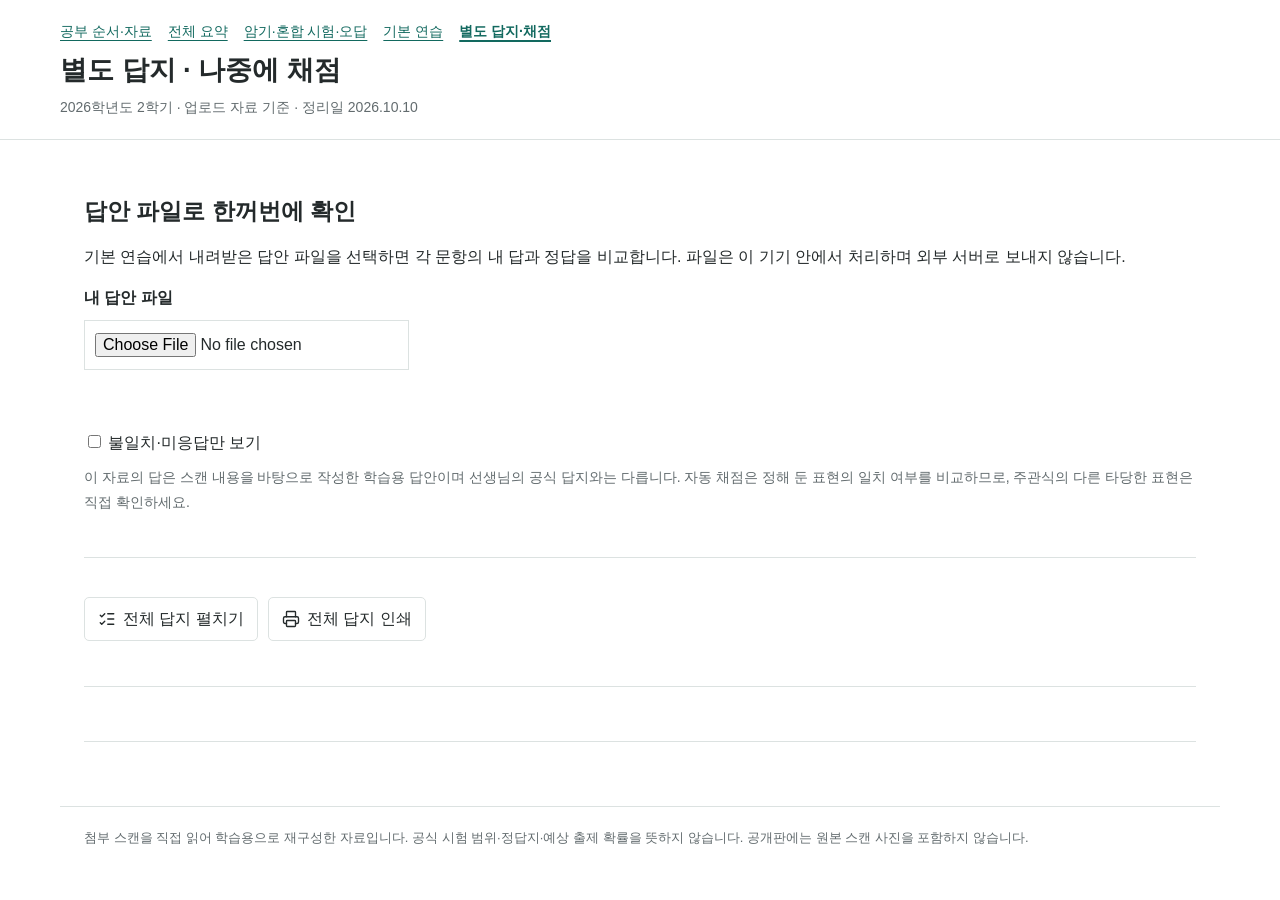
==== commit d81a2b34: "입력 없는 암기 카드와 간격 복습 개선" ====
--- a/answer-key.html
+++ b/answer-key.html
@@ -1 +1 @@
-<!doctype html><html lang="ko"><head><meta charset="utf-8"><meta name="viewport" content="width=device-width,initial-scale=1"><title>별도 답지 · 나중에 채점 · 역사 2학기 중간</title><link rel="stylesheet" href="style.css"></head><body><header><nav class="topnav" aria-label="문서"><a href="index.html" >공부 순서·자료</a><a href="study.html" >전체 요약</a><a href="learn.html" >암기·혼합 시험·오답</a><a href="practice.html" >기본 연습</a><a href="answer-key.html" aria-current="page">별도 답지·채점</a></nav><h1>별도 답지 · 나중에 채점</h1><p>2026학년도 2학기 · 업로드 자료 기준 · 정리일 2026.10.10</p></header><main><section><h2>답안 파일로 한꺼번에 확인</h2><p>기본 연습에서 내려받은 답안 파일을 선택하면 각 문항의 내 답과 정답을 비교합니다. 파일은 이 기기 안에서 처리하며 외부 서버로 보내지 않습니다.</p><label for="answer-file"><strong>내 답안 파일</strong></label><p><input class="file-control" id="answer-file" type="file" accept=".json,application/json"></p><p class="status" id="grade-status" aria-live="polite"></p><h3 id="score"></h3><label class="no-print"><input id="review-only" type="checkbox"> 불일치·미응답만 보기</label><p class="meta">이 자료의 답은 스캔 내용을 바탕으로 작성한 학습용 답안이며 선생님의 공식 답지와는 다릅니다. 자동 채점은 정해 둔 표현의 일치 여부를 비교하므로, 주관식의 다른 타당한 표현은 직접 확인하세요.</p></section><section><div class="actions"><button id="show-key" type="button" aria-expanded="false" aria-controls="full-key"><i data-lucide="list-checks" aria-hidden="true"></i>전체 답지 펼치기</button><button type="button" onclick="document.getElementById('full-key').hidden=false;window.print()"><i data-lucide="printer" aria-hidden="true"></i>전체 답지 인쇄</button></div><div id="full-key" hidden><h2>전체 정답 · 161문항</h2><div class="table-wrap"><table><thead><tr><th>문항</th><th>정답</th><th>확인할 점</th></tr></thead><tbody><tr><td>주제 24 · 빈칸 1</td><td><strong>권문세족</strong></td><td>프린트 핵심 정리의 작은 번호 1에 대응. 문장은 학습용으로 재구성했습니다.</td></tr><tr><td>주제 24 · 빈칸 2</td><td><strong>원</strong></td><td>프린트 핵심 정리의 작은 번호 2에 대응. 문장은 학습용으로 재구성했습니다.</td></tr><tr><td>주제 24 · 빈칸 3</td><td><strong>정동행성</strong></td><td>프린트 핵심 정리의 작은 번호 3에 대응. 문장은 학습용으로 재구성했습니다.</td></tr><tr><td>주제 24 · 빈칸 4</td><td><strong>쌍성총관부</strong></td><td>프린트 핵심 정리의 작은 번호 4에 대응. 문장은 학습용으로 재구성했습니다.</td></tr><tr><td>주제 24 · 빈칸 5</td><td><strong>전민변정도감</strong></td><td>프린트 핵심 정리의 작은 번호 5에 대응. 문장은 학습용으로 재구성했습니다.</td></tr><tr><td>주제 24 · 빈칸 6</td><td><strong>홍건적</strong></td><td>프린트 핵심 정리의 작은 번호 6에 대응. 문장은 학습용으로 재구성했습니다.</td></tr><tr><td>주제 24 · 빈칸 7</td><td><strong>신흥 무인 세력</strong></td><td>프린트 핵심 정리의 작은 번호 7에 대응. 문장은 학습용으로 재구성했습니다.<br><span class="meta">허용 표현: 신흥무인</span></td></tr><tr><td>주제 24 · 빈칸 8</td><td><strong>이성계</strong></td><td>프린트 핵심 정리의 작은 번호 8에 대응. 문장은 학습용으로 재구성했습니다.</td></tr><tr><td>주제 24 · 빈칸 9</td><td><strong>성리학</strong></td><td>프린트 핵심 정리의 작은 번호 9에 대응. 문장은 학습용으로 재구성했습니다.</td></tr><tr><td>주제 24 · 빈칸 10</td><td><strong>과거</strong></td><td>프린트 핵심 정리의 작은 번호 10에 대응. 문장은 학습용으로 재구성했습니다.<br><span class="meta">허용 표현: 과거제, 과거 시험</span></td></tr><tr><td>주제 24 · 빈칸 11</td><td><strong>불교</strong></td><td>프린트 핵심 정리의 작은 번호 11에 대응. 문장은 학습용으로 재구성했습니다.</td></tr><tr><td>주제 24 · 빈칸 12</td><td><strong>정도전</strong></td><td>프린트 핵심 정리의 작은 번호 12에 대응. 문장은 학습용으로 재구성했습니다.</td></tr><tr><td>주제 24 · 빈칸 13</td><td><strong>정몽주</strong></td><td>프린트 핵심 정리의 작은 번호 13에 대응. 문장은 학습용으로 재구성했습니다.</td></tr><tr><td>주제 24 · 문장 판단 1</td><td><strong>X</strong></td><td>원은 쇠퇴했고, 공민왕은 기철 등 친원 세력을 제거했다.</td></tr><tr><td>주제 24 · 문장 판단 2</td><td><strong>O</strong></td><td>정도전은 새 왕조 개창, 정몽주는 고려 유지와 온건한 개혁을 주장했다.</td></tr><tr><td>주제 24 · 개념 연결</td><td><strong>2번 · 공민왕</strong></td><td>반원 개혁과 전민변정도감은 공민왕의 정책이다.</td></tr><tr><td>주제 27 · 빈칸 1</td><td><strong>위화도 회군</strong></td><td>프린트 핵심 정리의 작은 번호 1에 대응. 문장은 학습용으로 재구성했습니다.</td></tr><tr><td>주제 27 · 빈칸 2</td><td><strong>권문세족</strong></td><td>프린트 핵심 정리의 작은 번호 2에 대응. 문장은 학습용으로 재구성했습니다.</td></tr><tr><td>주제 27 · 빈칸 3</td><td><strong>불교</strong></td><td>프린트 핵심 정리의 작은 번호 3에 대응. 문장은 학습용으로 재구성했습니다.</td></tr><tr><td>주제 27 · 빈칸 4</td><td><strong>과전법</strong></td><td>프린트 핵심 정리의 작은 번호 4에 대응. 문장은 학습용으로 재구성했습니다.</td></tr><tr><td>주제 27 · 빈칸 5</td><td><strong>유교</strong></td><td>프린트 핵심 정리의 작은 번호 5에 대응. 문장은 학습용으로 재구성했습니다.<br><span class="meta">허용 표현: 성리학</span></td></tr><tr><td>주제 27 · 빈칸 6</td><td><strong>재상</strong></td><td>프린트 핵심 정리의 작은 번호 6에 대응. 문장은 학습용으로 재구성했습니다.</td></tr><tr><td>주제 27 · 빈칸 7</td><td><strong>사병</strong></td><td>프린트 핵심 정리의 작은 번호 7에 대응. 문장은 학습용으로 재구성했습니다.</td></tr><tr><td>주제 27 · 빈칸 8</td><td><strong>호패법</strong></td><td>프린트 핵심 정리의 작은 번호 8에 대응. 문장은 학습용으로 재구성했습니다.</td></tr><tr><td>주제 27 · 빈칸 9</td><td><strong>집현전</strong></td><td>프린트 핵심 정리의 작은 번호 9에 대응. 문장은 학습용으로 재구성했습니다.</td></tr><tr><td>주제 27 · 빈칸 10</td><td><strong>경연</strong></td><td>프린트 핵심 정리의 작은 번호 10에 대응. 문장은 학습용으로 재구성했습니다.</td></tr><tr><td>주제 27 · 빈칸 11</td><td><strong>왕도 정치</strong></td><td>프린트 핵심 정리의 작은 번호 11에 대응. 문장은 학습용으로 재구성했습니다.</td></tr><tr><td>주제 27 · 빈칸 12</td><td><strong>삼강행실도</strong></td><td>프린트 핵심 정리의 작은 번호 12에 대응. 문장은 학습용으로 재구성했습니다.</td></tr><tr><td>주제 27 · 빈칸 13</td><td><strong>훈민정음</strong></td><td>프린트 핵심 정리의 작은 번호 13에 대응. 문장은 학습용으로 재구성했습니다.</td></tr><tr><td>주제 27 · 빈칸 14</td><td><strong>농사직설</strong></td><td>프린트 핵심 정리의 작은 번호 14에 대응. 문장은 학습용으로 재구성했습니다.</td></tr><tr><td>주제 27 · 빈칸 15</td><td><strong>칠정산</strong></td><td>프린트 핵심 정리의 작은 번호 15에 대응. 문장은 학습용으로 재구성했습니다.</td></tr><tr><td>주제 27 · 문장 판단 1</td><td><strong>X</strong></td><td>토지에서 세금을 거둘 권리인 수조권을 지급했다.</td></tr><tr><td>주제 27 · 문장 판단 2</td><td><strong>O</strong></td><td>강화된 왕권을 바탕으로 신하와 함께 유교적 이상 정치를 추구했다.</td></tr><tr><td>주제 27 · 개념 연결</td><td><strong>2번 · 태종 - 왕권 강화</strong></td><td>사병 폐지와 호패법은 태종의 왕권 강화 정책이다.</td></tr><tr><td>주제 28 · 빈칸 1</td><td><strong>재상</strong></td><td>프린트 핵심 정리의 작은 번호 1에 대응. 문장은 학습용으로 재구성했습니다.</td></tr><tr><td>주제 28 · 빈칸 2</td><td><strong>홍문관</strong></td><td>프린트 핵심 정리의 작은 번호 2에 대응. 문장은 학습용으로 재구성했습니다.</td></tr><tr><td>주제 28 · 빈칸 3</td><td><strong>경국대전</strong></td><td>프린트 핵심 정리의 작은 번호 3에 대응. 문장은 학습용으로 재구성했습니다.</td></tr><tr><td>주제 28 · 빈칸 4</td><td><strong>세조</strong></td><td>프린트 핵심 정리의 작은 번호 4에 대응. 문장은 학습용으로 재구성했습니다.</td></tr><tr><td>주제 28 · 빈칸 5</td><td><strong>성종</strong></td><td>프린트 핵심 정리의 작은 번호 5에 대응. 문장은 학습용으로 재구성했습니다.</td></tr><tr><td>주제 28 · 빈칸 6</td><td><strong>사헌부</strong></td><td>프린트 핵심 정리의 작은 번호 6에 대응. 문장은 학습용으로 재구성했습니다.</td></tr><tr><td>주제 28 · 빈칸 7</td><td><strong>사간원</strong></td><td>프린트 핵심 정리의 작은 번호 7에 대응. 문장은 학습용으로 재구성했습니다.</td></tr><tr><td>주제 28 · 빈칸 8</td><td><strong>홍문관</strong></td><td>프린트 핵심 정리의 작은 번호 8에 대응. 문장은 학습용으로 재구성했습니다.</td></tr><tr><td>주제 28 · 빈칸 9</td><td><strong>관찰사</strong></td><td>프린트 핵심 정리의 작은 번호 9에 대응. 문장은 학습용으로 재구성했습니다.</td></tr><tr><td>주제 28 · 빈칸 10</td><td><strong>역</strong></td><td>프린트 핵심 정리의 작은 번호 10에 대응. 문장은 학습용으로 재구성했습니다.<br><span class="meta">허용 표현: 역참</span></td></tr><tr><td>주제 28 · 빈칸 11</td><td><strong>교린</strong></td><td>프린트 핵심 정리의 작은 번호 11에 대응. 문장은 학습용으로 재구성했습니다.</td></tr><tr><td>주제 28 · 빈칸 12</td><td><strong>4군 6진</strong></td><td>프린트 핵심 정리의 작은 번호 12에 대응. 문장은 학습용으로 재구성했습니다.<br><span class="meta">허용 표현: 사군 육진</span></td></tr><tr><td>주제 28 · 빈칸 13</td><td><strong>쓰시마섬</strong></td><td>프린트 핵심 정리의 작은 번호 13에 대응. 문장은 학습용으로 재구성했습니다.<br><span class="meta">허용 표현: 대마도, 쓰시마</span></td></tr><tr><td>주제 28 · 문장 판단 1</td><td><strong>X</strong></td><td>고려의 3사는 재정, 조선의 3사는 언론과 견제 기능이다.</td></tr><tr><td>주제 28 · 문장 판단 2</td><td><strong>O</strong></td><td>교류하면서도 여진 정벌·쓰시마섬 정벌 등으로 대응했다.</td></tr><tr><td>주제 28 · 개념 연결</td><td><strong>3번 · 승정원 - 의금부</strong></td><td>승정원은 왕의 비서 기관, 의금부는 왕의 특별 사법 기구이다.</td></tr><tr><td>주제 29 · 빈칸 1</td><td><strong>세조</strong></td><td>프린트 핵심 정리의 작은 번호 1에 대응. 문장은 학습용으로 재구성했습니다.</td></tr><tr><td>주제 29 · 빈칸 2</td><td><strong>중앙</strong></td><td>프린트 핵심 정리의 작은 번호 2에 대응. 문장은 학습용으로 재구성했습니다.</td></tr><tr><td>주제 29 · 빈칸 3</td><td><strong>반대</strong></td><td>프린트 핵심 정리의 작은 번호 3에 대응. 문장은 학습용으로 재구성했습니다.</td></tr><tr><td>주제 29 · 빈칸 4</td><td><strong>향촌 자치</strong></td><td>프린트 핵심 정리의 작은 번호 4에 대응. 문장은 학습용으로 재구성했습니다.</td></tr><tr><td>주제 29 · 빈칸 5</td><td><strong>3사</strong></td><td>프린트 핵심 정리의 작은 번호 5에 대응. 문장은 학습용으로 재구성했습니다.<br><span class="meta">허용 표현: 삼사</span></td></tr><tr><td>주제 29 · 빈칸 6</td><td><strong>성종</strong></td><td>프린트 핵심 정리의 작은 번호 6에 대응. 문장은 학습용으로 재구성했습니다.</td></tr><tr><td>주제 29 · 빈칸 7</td><td><strong>사림</strong></td><td>프린트 핵심 정리의 작은 번호 7에 대응. 문장은 학습용으로 재구성했습니다.</td></tr><tr><td>주제 29 · 빈칸 8</td><td><strong>훈구</strong></td><td>프린트 핵심 정리의 작은 번호 8에 대응. 문장은 학습용으로 재구성했습니다.</td></tr><tr><td>주제 29 · 빈칸 9</td><td><strong>현량과</strong></td><td>프린트 핵심 정리의 작은 번호 9에 대응. 문장은 학습용으로 재구성했습니다.</td></tr><tr><td>주제 29 · 빈칸 10</td><td><strong>추천</strong></td><td>프린트 핵심 정리의 작은 번호 10에 대응. 문장은 학습용으로 재구성했습니다.</td></tr><tr><td>주제 29 · 빈칸 11</td><td><strong>소격서</strong></td><td>프린트 핵심 정리의 작은 번호 11에 대응. 문장은 학습용으로 재구성했습니다.</td></tr><tr><td>주제 29 · 빈칸 12</td><td><strong>도교</strong></td><td>프린트 핵심 정리의 작은 번호 12에 대응. 문장은 학습용으로 재구성했습니다.</td></tr><tr><td>주제 29 · 빈칸 13</td><td><strong>위훈 삭제</strong></td><td>프린트 핵심 정리의 작은 번호 13에 대응. 문장은 학습용으로 재구성했습니다.</td></tr><tr><td>주제 29 · 빈칸 14</td><td><strong>지방</strong></td><td>프린트 핵심 정리의 작은 번호 14에 대응. 문장은 학습용으로 재구성했습니다.</td></tr><tr><td>주제 29 · 문장 판단 1</td><td><strong>X</strong></td><td>현량과를 실시했고 도교 제사 관청인 소격서를 폐지했다.</td></tr><tr><td>주제 29 · 문장 판단 2</td><td><strong>O</strong></td><td>왕의 입장이 달라진 배경까지 함께 이해해야 한다.</td></tr><tr><td>주제 29 · 개념 연결</td><td><strong>2번 · 현량과 - 위훈 삭제</strong></td><td>현량과·소격서 폐지·위훈 삭제는 중종 때 조광조의 개혁이다.</td></tr><tr><td>주제 30 · 빈칸 1</td><td><strong>사화</strong></td><td>프린트 핵심 정리의 작은 번호 1에 대응. 문장은 학습용으로 재구성했습니다.</td></tr><tr><td>주제 30 · 빈칸 2</td><td><strong>제사</strong></td><td>프린트 핵심 정리의 작은 번호 2에 대응. 문장은 학습용으로 재구성했습니다.</td></tr><tr><td>주제 30 · 빈칸 3</td><td><strong>교육</strong></td><td>프린트 핵심 정리의 작은 번호 3에 대응. 문장은 학습용으로 재구성했습니다.</td></tr><tr><td>주제 30 · 빈칸 4</td><td><strong>도덕</strong></td><td>프린트 핵심 정리의 작은 번호 4에 대응. 문장은 학습용으로 재구성했습니다.</td></tr><tr><td>주제 30 · 빈칸 5</td><td><strong>사림</strong></td><td>프린트 핵심 정리의 작은 번호 5에 대응. 문장은 학습용으로 재구성했습니다.</td></tr><tr><td>주제 30 · 빈칸 6</td><td><strong>공론</strong></td><td>프린트 핵심 정리의 작은 번호 6에 대응. 문장은 학습용으로 재구성했습니다.</td></tr><tr><td>주제 30 · 빈칸 7</td><td><strong>선조</strong></td><td>프린트 핵심 정리의 작은 번호 7에 대응. 문장은 학습용으로 재구성했습니다.</td></tr><tr><td>주제 30 · 빈칸 8</td><td><strong>사림</strong></td><td>프린트 핵심 정리의 작은 번호 8에 대응. 문장은 학습용으로 재구성했습니다.</td></tr><tr><td>주제 30 · 빈칸 9</td><td><strong>붕당</strong></td><td>프린트 핵심 정리의 작은 번호 9에 대응. 문장은 학습용으로 재구성했습니다.</td></tr><tr><td>주제 30 · 빈칸 10</td><td><strong>동인</strong></td><td>프린트 핵심 정리의 작은 번호 10에 대응. 문장은 학습용으로 재구성했습니다.</td></tr><tr><td>주제 30 · 빈칸 11</td><td><strong>서인</strong></td><td>프린트 핵심 정리의 작은 번호 11에 대응. 문장은 학습용으로 재구성했습니다.</td></tr><tr><td>주제 30 · 문장 판단 1</td><td><strong>O</strong></td><td>동인과 서인의 분화는 사림 내부에서 일어났다.</td></tr><tr><td>주제 30 · 문장 판단 2</td><td><strong>X</strong></td><td>서원과 향약의 설명이 서로 바뀌었다.</td></tr><tr><td>주제 30 · 개념 연결</td><td><strong>4번 · 환난상휼</strong></td><td>환난상휼은 어려운 일을 겪을 때 서로 돕는다는 뜻이다.</td></tr><tr><td>주제 31 · 빈칸 1</td><td><strong>국방력</strong></td><td>프린트 핵심 정리의 작은 번호 1에 대응. 문장은 학습용으로 재구성했습니다.</td></tr><tr><td>주제 31 · 빈칸 2</td><td><strong>도요토미 히데요시</strong></td><td>프린트 핵심 정리의 작은 번호 2에 대응. 문장은 학습용으로 재구성했습니다.</td></tr><tr><td>주제 31 · 빈칸 3</td><td><strong>조총</strong></td><td>프린트 핵심 정리의 작은 번호 3에 대응. 문장은 학습용으로 재구성했습니다.</td></tr><tr><td>주제 31 · 빈칸 4</td><td><strong>이순신</strong></td><td>프린트 핵심 정리의 작은 번호 4에 대응. 문장은 학습용으로 재구성했습니다.</td></tr><tr><td>주제 31 · 빈칸 5</td><td><strong>김시민</strong></td><td>프린트 핵심 정리의 작은 번호 5에 대응. 문장은 학습용으로 재구성했습니다.</td></tr><tr><td>주제 31 · 빈칸 6</td><td><strong>전라도</strong></td><td>프린트 핵심 정리의 작은 번호 6에 대응. 문장은 학습용으로 재구성했습니다.</td></tr><tr><td>주제 31 · 빈칸 7</td><td><strong>훈련도감</strong></td><td>프린트 핵심 정리의 작은 번호 7에 대응. 문장은 학습용으로 재구성했습니다.</td></tr><tr><td>주제 31 · 빈칸 8</td><td><strong>명량</strong></td><td>프린트 핵심 정리의 작은 번호 8에 대응. 문장은 학습용으로 재구성했습니다.<br><span class="meta">허용 표현: 명량 해전</span></td></tr><tr><td>주제 31 · 빈칸 9</td><td><strong>신분</strong></td><td>프린트 핵심 정리의 작은 번호 9에 대응. 문장은 학습용으로 재구성했습니다.<br><span class="meta">허용 표현: 신분 질서</span></td></tr><tr><td>주제 31 · 빈칸 10</td><td><strong>후금</strong></td><td>프린트 핵심 정리의 작은 번호 10에 대응. 문장은 학습용으로 재구성했습니다.</td></tr><tr><td>주제 31 · 빈칸 11</td><td><strong>에도 막부</strong></td><td>프린트 핵심 정리의 작은 번호 11에 대응. 문장은 학습용으로 재구성했습니다.</td></tr><tr><td>주제 31 · 문장 판단 1</td><td><strong>X</strong></td><td>한산도는 이순신의 수군, 권율은 행주 대첩과 연결한다.</td></tr><tr><td>주제 31 · 문장 판단 2</td><td><strong>O</strong></td><td>동아시아 세 나라의 변화를 함께 묻는 표·연결 문제에 대비한다.</td></tr><tr><td>주제 31 · 개념 연결</td><td><strong>4번 · 한산도 - 이순신</strong></td><td>한산도=이순신, 진주=김시민, 행주=권율이다.</td></tr><tr><td>주제 32 · 빈칸 1</td><td><strong>중립 외교</strong></td><td>프린트 핵심 정리의 작은 번호 1에 대응. 문장은 학습용으로 재구성했습니다.</td></tr><tr><td>주제 32 · 빈칸 2</td><td><strong>명</strong></td><td>프린트 핵심 정리의 작은 번호 2에 대응. 문장은 학습용으로 재구성했습니다.</td></tr><tr><td>주제 32 · 빈칸 3</td><td><strong>후금</strong></td><td>프린트 핵심 정리의 작은 번호 3에 대응. 문장은 학습용으로 재구성했습니다.</td></tr><tr><td>주제 32 · 빈칸 4</td><td><strong>서인</strong></td><td>프린트 핵심 정리의 작은 번호 4에 대응. 문장은 학습용으로 재구성했습니다.</td></tr><tr><td>주제 32 · 빈칸 5</td><td><strong>인조</strong></td><td>프린트 핵심 정리의 작은 번호 5에 대응. 문장은 학습용으로 재구성했습니다.</td></tr><tr><td>주제 32 · 빈칸 6</td><td><strong>친명배금</strong></td><td>프린트 핵심 정리의 작은 번호 6에 대응. 문장은 학습용으로 재구성했습니다.<br><span class="meta">허용 표현: 친명 배금 정책</span></td></tr><tr><td>주제 32 · 빈칸 7</td><td><strong>형제</strong></td><td>프린트 핵심 정리의 작은 번호 7에 대응. 문장은 학습용으로 재구성했습니다.<br><span class="meta">허용 표현: 형제 관계</span></td></tr><tr><td>주제 32 · 빈칸 8</td><td><strong>청</strong></td><td>프린트 핵심 정리의 작은 번호 8에 대응. 문장은 학습용으로 재구성했습니다.</td></tr><tr><td>주제 32 · 빈칸 9</td><td><strong>군신</strong></td><td>프린트 핵심 정리의 작은 번호 9에 대응. 문장은 학습용으로 재구성했습니다.<br><span class="meta">허용 표현: 군신 관계</span></td></tr><tr><td>주제 32 · 빈칸 10</td><td><strong>남한산성</strong></td><td>프린트 핵심 정리의 작은 번호 10에 대응. 문장은 학습용으로 재구성했습니다.</td></tr><tr><td>주제 32 · 빈칸 11</td><td><strong>북벌론</strong></td><td>프린트 핵심 정리의 작은 번호 11에 대응. 문장은 학습용으로 재구성했습니다.</td></tr><tr><td>주제 32 · 문장 판단 1</td><td><strong>X</strong></td><td>정묘호란은 후금과 형제 관계, 제시된 내용은 병자호란 뒤의 결과이다.</td></tr><tr><td>주제 32 · 문장 판단 2</td><td><strong>O</strong></td><td>외교의 실리와 당시의 명분론을 함께 읽는다.</td></tr><tr><td>주제 32 · 개념 연결</td><td><strong>2번 · 정묘호란 - 후금 - 형제 관계</strong></td><td>정묘호란은 1627년 후금의 침략이며 형제 관계 약속으로 끝났다.</td></tr><tr><td>주제 33 · 빈칸 1</td><td><strong>임시</strong></td><td>프린트 핵심 정리의 작은 번호 1에 대응. 문장은 학습용으로 재구성했습니다.</td></tr><tr><td>주제 33 · 빈칸 2</td><td><strong>의정부</strong></td><td>프린트 핵심 정리의 작은 번호 2에 대응. 문장은 학습용으로 재구성했습니다.</td></tr><tr><td>주제 33 · 빈칸 3</td><td><strong>비변사</strong></td><td>프린트 핵심 정리의 작은 번호 3에 대응. 문장은 학습용으로 재구성했습니다.</td></tr><tr><td>주제 33 · 빈칸 4</td><td><strong>5군영</strong></td><td>프린트 핵심 정리의 작은 번호 4에 대응. 문장은 학습용으로 재구성했습니다.<br><span class="meta">허용 표현: 오군영</span></td></tr><tr><td>주제 33 · 빈칸 5</td><td><strong>왜란</strong></td><td>프린트 핵심 정리의 작은 번호 5에 대응. 문장은 학습용으로 재구성했습니다.<br><span class="meta">허용 표현: 임진왜란</span></td></tr><tr><td>주제 33 · 빈칸 6</td><td><strong>속오군</strong></td><td>프린트 핵심 정리의 작은 번호 6에 대응. 문장은 학습용으로 재구성했습니다.</td></tr><tr><td>주제 33 · 빈칸 7</td><td><strong>노비</strong></td><td>프린트 핵심 정리의 작은 번호 7에 대응. 문장은 학습용으로 재구성했습니다.</td></tr><tr><td>주제 33 · 빈칸 8</td><td><strong>공납</strong></td><td>프린트 핵심 정리의 작은 번호 8에 대응. 문장은 학습용으로 재구성했습니다.</td></tr><tr><td>주제 33 · 빈칸 9</td><td><strong>특산물</strong></td><td>프린트 핵심 정리의 작은 번호 9에 대응. 문장은 학습용으로 재구성했습니다.<br><span class="meta">허용 표현: 토산물</span></td></tr><tr><td>주제 33 · 빈칸 10</td><td><strong>쌀</strong></td><td>프린트 핵심 정리의 작은 번호 10에 대응. 문장은 학습용으로 재구성했습니다.</td></tr><tr><td>주제 33 · 빈칸 11</td><td><strong>집</strong></td><td>프린트 핵심 정리의 작은 번호 11에 대응. 문장은 학습용으로 재구성했습니다.<br><span class="meta">허용 표현: 호, 가호</span></td></tr><tr><td>주제 33 · 빈칸 12</td><td><strong>땅</strong></td><td>프린트 핵심 정리의 작은 번호 12에 대응. 문장은 학습용으로 재구성했습니다.<br><span class="meta">허용 표현: 토지</span></td></tr><tr><td>주제 33 · 빈칸 13</td><td><strong>토지</strong></td><td>프린트 핵심 정리의 작은 번호 13에 대응. 문장은 학습용으로 재구성했습니다.<br><span class="meta">허용 표현: 땅</span></td></tr><tr><td>주제 33 · 문장 판단 1</td><td><strong>X</strong></td><td>토지 소유 면적을 기준으로 쌀·옷감·동전 등을 내게 하여 공납의 폐단을 줄였다.</td></tr><tr><td>주제 33 · 문장 판단 2</td><td><strong>O</strong></td><td>중앙의 5군영과 지역·구성·운영을 비교한다.</td></tr><tr><td>주제 33 · 개념 연결</td><td><strong>2번 · 공납을 토지 면적에 따라 쌀 등으로 내게 했다.</strong></td><td>대동법은 공납의 품목과 부과 기준을 바꿨다. 군포 절반은 균역법이다.</td></tr><tr><td>주제 34 · 빈칸 1</td><td><strong>북인</strong></td><td>프린트 핵심 정리의 작은 번호 1에 대응. 문장은 학습용으로 재구성했습니다.</td></tr><tr><td>주제 34 · 빈칸 2</td><td><strong>인조반정</strong></td><td>프린트 핵심 정리의 작은 번호 2에 대응. 문장은 학습용으로 재구성했습니다.</td></tr><tr><td>주제 34 · 빈칸 3</td><td><strong>남인</strong></td><td>프린트 핵심 정리의 작은 번호 3에 대응. 문장은 학습용으로 재구성했습니다.</td></tr><tr><td>주제 34 · 빈칸 4</td><td><strong>서인</strong></td><td>프린트 핵심 정리의 작은 번호 4에 대응. 문장은 학습용으로 재구성했습니다.</td></tr><tr><td>주제 34 · 빈칸 5</td><td><strong>남인</strong></td><td>프린트 핵심 정리의 작은 번호 5에 대응. 문장은 학습용으로 재구성했습니다.</td></tr><tr><td>주제 34 · 빈칸 6</td><td><strong>환국</strong></td><td>프린트 핵심 정리의 작은 번호 6에 대응. 문장은 학습용으로 재구성했습니다.</td></tr><tr><td>주제 34 · 빈칸 7</td><td><strong>숙종</strong></td><td>프린트 핵심 정리의 작은 번호 7에 대응. 문장은 학습용으로 재구성했습니다.</td></tr><tr><td>주제 34 · 빈칸 8</td><td><strong>왕권</strong></td><td>프린트 핵심 정리의 작은 번호 8에 대응. 문장은 학습용으로 재구성했습니다.</td></tr><tr><td>주제 34 · 빈칸 9</td><td><strong>노론</strong></td><td>프린트 핵심 정리의 작은 번호 9에 대응. 문장은 학습용으로 재구성했습니다.</td></tr><tr><td>주제 34 · 빈칸 10</td><td><strong>소론</strong></td><td>프린트 핵심 정리의 작은 번호 10에 대응. 문장은 학습용으로 재구성했습니다.</td></tr><tr><td>주제 34 · 문장 판단 1</td><td><strong>O</strong></td><td>표면적 쟁점과 정치적 의미를 함께 이해한다.</td></tr><tr><td>주제 34 · 문장 판단 2</td><td><strong>X</strong></td><td>집권 세력이 바뀔 때 다른 붕당을 축출하면서 대립이 격화되었다.</td></tr><tr><td>주제 34 · 개념 연결</td><td><strong>3번 · 환국</strong></td><td>환국은 집권 붕당의 급격한 교체이다. 예송은 장례 예법 논쟁이다.</td></tr><tr><td>주제 34 · 자습서 보완 1</td><td><strong>2번 · 경신대기근의 피해이며 서인과 남인이 협력해 백성 구제에 나섰다.</strong></td><td>경신대기근은 자연재해와 흉작·질병이 겹친 전국적 재난이다. 이때에는 붕당 간 대립 속에서도 서인과 남인이 협력해 구휼 정책을 추진했다. 확인 자료: 자습서 148·149쪽.</td></tr><tr><td>주제 34 · 자습서 보완 2</td><td><strong>3번 · 진휼은 흉년의 백성을 돕는 일이고, 환곡은 저장 곡식을 필요할 때 빌려주는 제도이다.</strong></td><td>진휼은 곤궁한 백성에 대한 구호이며 환곡은 곡물 대여 제도이다. 경신대기근 때 환곡으로 진 농가의 빚을 덜어 주었다는 조치를 함께 연결한다. 확인 자료: 자습서 148·149쪽.</td></tr><tr><td>주제 34 · 자습서 보완 3</td><td><strong>1번 · 예송과 환국을 거치며 상대 배제가 심해져 정책 논의와 공공의 이익을 돌보는 역할이 약해졌다.</strong></td><td>초기의 비판·견제와 재난 때의 협력을 상대 배제·보복이 심해진 상황과 대비한다. 환국은 숙종이 활용한 급격한 집권 세력 교체이다. 확인 자료: 자습서 148·149쪽.</td></tr><tr><td>주제 35 · 빈칸 1</td><td><strong>왕권</strong></td><td>프린트 핵심 정리의 작은 번호 1에 대응. 문장은 학습용으로 재구성했습니다.</td></tr><tr><td>주제 35 · 빈칸 2</td><td><strong>서원</strong></td><td>프린트 핵심 정리의 작은 번호 2에 대응. 문장은 학습용으로 재구성했습니다.</td></tr><tr><td>주제 35 · 빈칸 3</td><td><strong>속대전</strong></td><td>프린트 핵심 정리의 작은 번호 3에 대응. 문장은 학습용으로 재구성했습니다.</td></tr><tr><td>주제 35 · 빈칸 4</td><td><strong>균역법</strong></td><td>프린트 핵심 정리의 작은 번호 4에 대응. 문장은 학습용으로 재구성했습니다.</td></tr><tr><td>주제 35 · 빈칸 5</td><td><strong>규장각</strong></td><td>프린트 핵심 정리의 작은 번호 5에 대응. 문장은 학습용으로 재구성했습니다.</td></tr><tr><td>주제 35 · 빈칸 6</td><td><strong>장용영</strong></td><td>프린트 핵심 정리의 작은 번호 6에 대응. 문장은 학습용으로 재구성했습니다.</td></tr><tr><td>주제 35 · 빈칸 7</td><td><strong>수원 화성</strong></td><td>프린트 핵심 정리의 작은 번호 7에 대응. 문장은 학습용으로 재구성했습니다.<br><span class="meta">허용 표현: 화성</span></td></tr><tr><td>주제 35 · 빈칸 8</td><td><strong>금난전권</strong></td><td>프린트 핵심 정리의 작은 번호 8에 대응. 문장은 학습용으로 재구성했습니다.</td></tr><tr><td>주제 35 · 빈칸 9</td><td><strong>시전</strong></td><td>프린트 핵심 정리의 작은 번호 9에 대응. 문장은 학습용으로 재구성했습니다.<br><span class="meta">허용 표현: 시전 상인</span></td></tr><tr><td>주제 35 · 문장 판단 1</td><td><strong>O</strong></td><td>군역 세금 개편과 친위 부대 설치를 구분한다.</td></tr><tr><td>주제 35 · 문장 판단 2</td><td><strong>X</strong></td><td>금난전권을 일부 폐지해 다른 상인들의 상업 활동을 보장했다.</td></tr><tr><td>주제 35 · 개념 연결</td><td><strong>1번 · 규장각 - 장용영 - 수원 화성</strong></td><td>정조는 규장각·장용영·수원 화성, 영조는 속대전·균역법·탕평비와 연결한다.</td></tr><tr><td>주제 35 · 자습서 보완 1</td><td><strong>1번 · 인재의 능력보다 소속 붕당을 기준으로 배제하는 문제를 줄이고 여러 붕당의 인재를 등용한다.</strong></td><td>소속 붕당 때문에 유능한 인재가 배제되면 국가 운영의 효율이 낮아진다. 영조·정조는 탕평을 통해 대립을 완화하고 인재를 등용하며 왕권을 강화하려 했다. 확인 자료: 자습서 150·151쪽.</td></tr><tr><td>주제 35 · 자습서 보완 2</td><td><strong>3번 · 시전의 물자 공급 안정 → 독점의 폐단을 줄이고 소상인·소비자를 보호</strong></td><td>시전은 국가에 세금을 내고 왕실·관청에 물자를 공급했다. 금난전권은 공급 안정이라는 배경이 있었지만, 이후 강제 저가 매입·고가 판매 등 독점 폐단이 커져 정조가 일부 폐지했다. 확인 자료: 자습서 150·151쪽.</td></tr><tr><td>주제 35 · 자습서 보완 3</td><td><strong>4번 · 농업·상업은 배제하고 왕의 휴식만을 위한 성곽을 지었다.</strong></td><td>화성은 농업·상업·방어 기능을 갖추고 정조의 정책을 확산하려는 모델 도시였다. 축만제·만석거, 농장, 상업 자금, 노동자 품삯을 구체적 혜택으로 연결한다. 확인 자료: 자습서 150·151쪽.</td></tr><tr><td>통합 순서 1</td><td><strong>ㄴㄱㄷㄹ</strong></td><td>위화도 회군 → 조선 건국 → 태종 → 세종의 순서이다.</td></tr><tr><td>통합 순서 2</td><td><strong>ㄴㄹㄱㄷ</strong></td><td>성종 때 등용 → 중종 때 조광조 개혁 → 선조 때 집권 → 사림 내부 분화이다.</td></tr><tr><td>통합 순서 3</td><td><strong>ㄴㄹㄷㄱ</strong></td><td>1592 임진왜란 → 1597 정유재란 → 1627 정묘호란 → 1636 병자호란이다.</td></tr><tr><td>통합 순서 4</td><td><strong>ㄴㄷㄹㄱ</strong></td><td>광해군 → 인조반정 → 정묘호란의 형제 관계 → 병자호란의 군신 관계이다.</td></tr><tr><td>통합 순서 5</td><td><strong>ㄷㄴㄹㄱ</strong></td><td>예송 → 숙종의 환국 → 영조 → 정조의 순서이다. 현종은 예송의 시기를 연결하는 보충 단서이다.</td></tr></tbody></table></div></div></section><section id="results" aria-live="polite"></section><script id="answer-data" type="application/json">[{"id":"T24-B1","topic":24,"type":"blank","label":"주제 24 · 빈칸 1","prompt":"기철 등과 같이 고려 말 토지·노비와 권력을 독점한 지배층은?","answer":"권문세족","accept":[],"why":"프린트 핵심 정리의 작은 번호 1에 대응. 문장은 학습용으로 재구성했습니다."},{"id":"T24-B2","topic":24,"type":"blank","label":"주제 24 · 빈칸 2","prompt":"공민왕의 개혁 당시 중국에서 반란이 일어나 쇠퇴한 나라는?","answer":"원","accept":[],"why":"프린트 핵심 정리의 작은 번호 2에 대응. 문장은 학습용으로 재구성했습니다."},{"id":"T24-B3","topic":24,"type":"blank","label":"주제 24 · 빈칸 3","prompt":"공민왕이 일부 기능을 폐지한 원의 간섭 기구는?","answer":"정동행성","accept":[],"why":"프린트 핵심 정리의 작은 번호 3에 대응. 문장은 학습용으로 재구성했습니다."},{"id":"T24-B4","topic":24,"type":"blank","label":"주제 24 · 빈칸 4","prompt":"공민왕이 동북 지역에서 공격해 영토를 회복한 원의 통치 기구는?","answer":"쌍성총관부","accept":[],"why":"프린트 핵심 정리의 작은 번호 4에 대응. 문장은 학습용으로 재구성했습니다."},{"id":"T24-B5","topic":24,"type":"blank","label":"주제 24 · 빈칸 5","prompt":"빼앗긴 토지와 불법으로 노비가 된 사람의 문제를 바로잡은 기구는?","answer":"전민변정도감","accept":[],"why":"프린트 핵심 정리의 작은 번호 5에 대응. 문장은 학습용으로 재구성했습니다."},{"id":"T24-B6","topic":24,"type":"blank","label":"주제 24 · 빈칸 6","prompt":"원에서 반란을 일으킨 뒤 고려에 침입해 개경을 함락한 집단은?","answer":"홍건적","accept":[],"why":"프린트 핵심 정리의 작은 번호 6에 대응. 문장은 학습용으로 재구성했습니다."},{"id":"T24-B7","topic":24,"type":"blank","label":"주제 24 · 빈칸 7","prompt":"홍건적·왜구를 격퇴하며 새 정치 세력으로 성장한 최영·이성계 등은 어떤 세력인가?","answer":"신흥 무인 세력","accept":["신흥무인"],"why":"프린트 핵심 정리의 작은 번호 7에 대응. 문장은 학습용으로 재구성했습니다."},{"id":"T24-B8","topic":24,"type":"blank","label":"주제 24 · 빈칸 8","prompt":"최영과 달리 요동 정벌에 반대한 무인으로, 뒤에 조선을 세운 인물은?","answer":"이성계","accept":[],"why":"프린트 핵심 정리의 작은 번호 8에 대응. 문장은 학습용으로 재구성했습니다."},{"id":"T24-B9","topic":24,"type":"blank","label":"주제 24 · 빈칸 9","prompt":"고려 말 신진 사대부가 받아들인, 도덕과 명분을 중시하는 유학은?","answer":"성리학","accept":[],"why":"프린트 핵심 정리의 작은 번호 9에 대응. 문장은 학습용으로 재구성했습니다."},{"id":"T24-B10","topic":24,"type":"blank","label":"주제 24 · 빈칸 10","prompt":"신진 사대부는 주로 어떤 관리 선발 시험을 통해 관직에 진출했는가?","answer":"과거","accept":["과거제","과거 시험"],"why":"프린트 핵심 정리의 작은 번호 10에 대응. 문장은 학습용으로 재구성했습니다."},{"id":"T24-B11","topic":24,"type":"blank","label":"주제 24 · 빈칸 11","prompt":"신진 사대부가 타락을 비판한 종교는? (프린트의 '__계')","answer":"불교","accept":[],"why":"프린트 핵심 정리의 작은 번호 11에 대응. 문장은 학습용으로 재구성했습니다."},{"id":"T24-B12","topic":24,"type":"blank","label":"주제 24 · 빈칸 12","prompt":"새 왕조를 세우는 급진적 개혁을 주장한 대표적인 사대부는?","answer":"정도전","accept":[],"why":"프린트 핵심 정리의 작은 번호 12에 대응. 문장은 학습용으로 재구성했습니다."},{"id":"T24-B13","topic":24,"type":"blank","label":"주제 24 · 빈칸 13","prompt":"고려 왕조를 유지하며 온건한 개혁을 주장한 대표적인 사대부는?","answer":"정몽주","accept":[],"why":"프린트 핵심 정리의 작은 번호 13에 대응. 문장은 학습용으로 재구성했습니다."},{"id":"T24-O1","topic":24,"type":"ox","label":"주제 24 · 문장 판단 1","prompt":"공민왕은 원의 세력이 강해지는 상황을 이용해 친원 세력을 보호했다.","answer":"X","why":"원은 쇠퇴했고, 공민왕은 기철 등 친원 세력을 제거했다."},{"id":"T24-O2","topic":24,"type":"ox","label":"주제 24 · 문장 판단 2","prompt":"정도전과 정몽주는 모두 신진 사대부였지만 고려 왕조 유지 여부에서는 입장이 달랐다.","answer":"O","why":"정도전은 새 왕조 개창, 정몽주는 고려 유지와 온건한 개혁을 주장했다."},{"id":"T24-C1","topic":24,"type":"choice","label":"주제 24 · 개념 연결","prompt":"'원의 간섭에서 벗어나고, 빼앗긴 토지와 사람을 되돌려 주려 했다'는 설명에 맞는 왕은?","options":["고려 광종","공민왕","조선 태종","조선 영조"],"answer":"2","why":"반원 개혁과 전민변정도감은 공민왕의 정책이다.","display_answer":"2번 · 공민왕"},{"id":"T27-B1","topic":27,"type":"blank","label":"주제 27 · 빈칸 1","prompt":"이성계가 요동 공격을 거부하고 군사를 돌린 사건은?","answer":"위화도 회군","accept":[],"why":"프린트 핵심 정리의 작은 번호 1에 대응. 문장은 학습용으로 재구성했습니다."},{"id":"T27-B2","topic":27,"type":"blank","label":"주제 27 · 빈칸 2","prompt":"조선 건국 세력이 불교와 함께 부패를 비판한 고려 말 지배층은?","answer":"권문세족","accept":[],"why":"프린트 핵심 정리의 작은 번호 2에 대응. 문장은 학습용으로 재구성했습니다."},{"id":"T27-B3","topic":27,"type":"blank","label":"주제 27 · 빈칸 3","prompt":"조선 건국 세력이 타락을 비판하고 유교 중심 질서를 세우려 한 대상 종교는?","answer":"불교","accept":[],"why":"프린트 핵심 정리의 작은 번호 3에 대응. 문장은 학습용으로 재구성했습니다."},{"id":"T27-B4","topic":27,"type":"blank","label":"주제 27 · 빈칸 4","prompt":"관리 등급에 따라 토지에서 세금을 거둘 권리를 지급한 제도는?","answer":"과전법","accept":[],"why":"프린트 핵심 정리의 작은 번호 4에 대응. 문장은 학습용으로 재구성했습니다."},{"id":"T27-B5","topic":27,"type":"blank","label":"주제 27 · 빈칸 5","prompt":"조선의 도시 배치·교육·정치의 바탕이 된 이념은?","answer":"유교","accept":["성리학"],"why":"프린트 핵심 정리의 작은 번호 5에 대응. 문장은 학습용으로 재구성했습니다."},{"id":"T27-B6","topic":27,"type":"blank","label":"주제 27 · 빈칸 6","prompt":"정도전은 왕보다 누구를 중심으로 한 정치를 주장했는가?","answer":"재상","accept":[],"why":"프린트 핵심 정리의 작은 번호 6에 대응. 문장은 학습용으로 재구성했습니다."},{"id":"T27-B7","topic":27,"type":"blank","label":"주제 27 · 빈칸 7","prompt":"태종이 없애 군사권을 장악한 개인 소유 군대는?","answer":"사병","accept":[],"why":"프린트 핵심 정리의 작은 번호 7에 대응. 문장은 학습용으로 재구성했습니다."},{"id":"T27-B8","topic":27,"type":"blank","label":"주제 27 · 빈칸 8","prompt":"태종이 인구를 파악하고 통제하기 위해 시행한 신분 증표 제도는?","answer":"호패법","accept":[],"why":"프린트 핵심 정리의 작은 번호 8에 대응. 문장은 학습용으로 재구성했습니다."},{"id":"T27-B9","topic":27,"type":"blank","label":"주제 27 · 빈칸 9","prompt":"세종이 학문 연구와 유교적 소양을 갖춘 학자 양성을 위해 설치한 기관은?","answer":"집현전","accept":[],"why":"프린트 핵심 정리의 작은 번호 9에 대응. 문장은 학습용으로 재구성했습니다."},{"id":"T27-B10","topic":27,"type":"blank","label":"주제 27 · 빈칸 10","prompt":"왕과 신하가 유교 경전을 공부하고 국정도 논의하던 자리는?","answer":"경연","accept":[],"why":"프린트 핵심 정리의 작은 번호 10에 대응. 문장은 학습용으로 재구성했습니다."},{"id":"T27-B11","topic":27,"type":"blank","label":"주제 27 · 빈칸 11","prompt":"형벌보다 덕으로 백성을 다스리고 왕이 모범을 보여야 한다는 정치는?","answer":"왕도 정치","accept":[],"why":"프린트 핵심 정리의 작은 번호 11에 대응. 문장은 학습용으로 재구성했습니다."},{"id":"T27-B12","topic":27,"type":"blank","label":"주제 27 · 빈칸 12","prompt":"충신·효자·열녀의 모범 사례를 모아 유교 윤리를 보급한 책은?","answer":"삼강행실도","accept":[],"why":"프린트 핵심 정리의 작은 번호 12에 대응. 문장은 학습용으로 재구성했습니다."},{"id":"T27-B13","topic":27,"type":"blank","label":"주제 27 · 빈칸 13","prompt":"백성이 우리말을 소리 나는 대로 적도록 만든 문자의 이름은?","answer":"훈민정음","accept":[],"why":"프린트 핵심 정리의 작은 번호 13에 대응. 문장은 학습용으로 재구성했습니다."},{"id":"T27-B14","topic":27,"type":"blank","label":"주제 27 · 빈칸 14","prompt":"조선의 기후와 토지에 맞는 농법을 보급한 책은?","answer":"농사직설","accept":[],"why":"프린트 핵심 정리의 작은 번호 14에 대응. 문장은 학습용으로 재구성했습니다."},{"id":"T27-B15","topic":27,"type":"blank","label":"주제 27 · 빈칸 15","prompt":"조선의 실정에 맞게 만든 역법으로 원의 수시력을 바탕으로 한 것은?","answer":"칠정산","accept":[],"why":"프린트 핵심 정리의 작은 번호 15에 대응. 문장은 학습용으로 재구성했습니다."},{"id":"T27-O1","topic":27,"type":"ox","label":"주제 27 · 문장 판단 1","prompt":"과전법은 관리에게 토지 소유권을 나누어 준 제도였다.","answer":"X","why":"토지에서 세금을 거둘 권리인 수조권을 지급했다."},{"id":"T27-O2","topic":27,"type":"ox","label":"주제 27 · 문장 판단 2","prompt":"세종은 경연을 활성화하고 재상의 권한을 강화해 왕권과 신권의 조화를 추구했다.","answer":"O","why":"강화된 왕권을 바탕으로 신하와 함께 유교적 이상 정치를 추구했다."},{"id":"T27-C1","topic":27,"type":"choice","label":"주제 27 · 개념 연결","prompt":"사병을 없애고 호패법을 시행한 왕과 정책의 연결로 맞는 것은?","options":["세종 - 집현전 폐지","태종 - 왕권 강화","성종 - 왕권 계승 포기","영조 - 대동법 처음 실시"],"answer":"2","why":"사병 폐지와 호패법은 태종의 왕권 강화 정책이다.","display_answer":"2번 · 태종 - 왕권 강화"},{"id":"T28-B1","topic":28,"type":"blank","label":"주제 28 · 빈칸 1","prompt":"세조가 왕권 강화를 위해 약화한, 국왕을 보좌하며 국정을 논의하던 지위의 권한은?","answer":"재상","accept":[],"why":"프린트 핵심 정리의 작은 번호 1에 대응. 문장은 학습용으로 재구성했습니다."},{"id":"T28-B2","topic":28,"type":"blank","label":"주제 28 · 빈칸 2","prompt":"성종이 집현전을 계승해 설치한 기관은?","answer":"홍문관","accept":[],"why":"프린트 핵심 정리의 작은 번호 2에 대응. 문장은 학습용으로 재구성했습니다."},{"id":"T28-B3","topic":28,"type":"blank","label":"주제 28 · 빈칸 3","prompt":"세조 때 편찬을 시작해 성종 때 완성한 조선의 기본 법전은?","answer":"경국대전","accept":[],"why":"프린트 핵심 정리의 작은 번호 3에 대응. 문장은 학습용으로 재구성했습니다."},{"id":"T28-B4","topic":28,"type":"blank","label":"주제 28 · 빈칸 4","prompt":"경국대전 편찬을 시작한 왕은?","answer":"세조","accept":[],"why":"프린트 핵심 정리의 작은 번호 4에 대응. 문장은 학습용으로 재구성했습니다."},{"id":"T28-B5","topic":28,"type":"blank","label":"주제 28 · 빈칸 5","prompt":"경국대전을 완성한 왕은?","answer":"성종","accept":[],"why":"프린트 핵심 정리의 작은 번호 5에 대응. 문장은 학습용으로 재구성했습니다."},{"id":"T28-B6","topic":28,"type":"blank","label":"주제 28 · 빈칸 6","prompt":"사간원·홍문관과 함께 3사에 속하며 관리의 부정을 감찰한 기관은?","answer":"사헌부","accept":[],"why":"프린트 핵심 정리의 작은 번호 6에 대응. 문장은 학습용으로 재구성했습니다."},{"id":"T28-B7","topic":28,"type":"blank","label":"주제 28 · 빈칸 7","prompt":"사헌부·홍문관과 함께 3사에 속하며 왕에게 간쟁한 기관은?","answer":"사간원","accept":[],"why":"프린트 핵심 정리의 작은 번호 7에 대응. 문장은 학습용으로 재구성했습니다."},{"id":"T28-B8","topic":28,"type":"blank","label":"주제 28 · 빈칸 8","prompt":"사헌부·사간원과 함께 3사에 속하며 유교 정치와 왕의 학문을 뒷받침한 기관은?","answer":"홍문관","accept":[],"why":"프린트 핵심 정리의 작은 번호 8에 대응. 문장은 학습용으로 재구성했습니다."},{"id":"T28-B9","topic":28,"type":"blank","label":"주제 28 · 빈칸 9","prompt":"조선이 8도에 파견한 지방관은?","answer":"관찰사","accept":[],"why":"프린트 핵심 정리의 작은 번호 9에 대응. 문장은 학습용으로 재구성했습니다."},{"id":"T28-B10","topic":28,"type":"blank","label":"주제 28 · 빈칸 10","prompt":"공문 전달과 사신 접대를 위해 말·숙박 등을 제공한 교통·통신 기관은?","answer":"역","accept":["역참"],"why":"프린트 핵심 정리의 작은 번호 10에 대응. 문장은 학습용으로 재구성했습니다."},{"id":"T28-B11","topic":28,"type":"blank","label":"주제 28 · 빈칸 11","prompt":"명에 대한 사대와 대비되는, 이웃 나라들과 사귀는 외교 원칙은?","answer":"교린","accept":[],"why":"프린트 핵심 정리의 작은 번호 11에 대응. 문장은 학습용으로 재구성했습니다."},{"id":"T28-B12","topic":28,"type":"blank","label":"주제 28 · 빈칸 12","prompt":"세종 때 여진 지역에 개척해 현재 국경선의 바탕을 마련한 것은?","answer":"4군 6진","accept":["사군 육진"],"why":"프린트 핵심 정리의 작은 번호 12에 대응. 문장은 학습용으로 재구성했습니다."},{"id":"T28-B13","topic":28,"type":"blank","label":"주제 28 · 빈칸 13","prompt":"세종 때 왜구의 약탈에 대응해 정벌한 일본의 섬은?","answer":"쓰시마섬","accept":["대마도","쓰시마"],"why":"프린트 핵심 정리의 작은 번호 13에 대응. 문장은 학습용으로 재구성했습니다."},{"id":"T28-O1","topic":28,"type":"ox","label":"주제 28 · 문장 판단 1","prompt":"고려와 조선의 3사는 모두 재정과 회계를 담당했다.","answer":"X","why":"고려의 3사는 재정, 조선의 3사는 언론과 견제 기능이다."},{"id":"T28-O2","topic":28,"type":"ox","label":"주제 28 · 문장 판단 2","prompt":"조선의 교린 외교에는 이웃과의 교역뿐 아니라 침략에 대한 군사 대응도 포함되었다.","answer":"O","why":"교류하면서도 여진 정벌·쓰시마섬 정벌 등으로 대응했다."},{"id":"T28-C1","topic":28,"type":"choice","label":"주제 28 · 개념 연결","prompt":"왕의 비서 기관과 왕의 특별 사법 기구가 바르게 짝지어진 것은?","options":["사간원 - 홍문관","6조 - 성균관","승정원 - 의금부","의정부 - 향교"],"answer":"3","why":"승정원은 왕의 비서 기관, 의금부는 왕의 특별 사법 기구이다.","display_answer":"3번 · 승정원 - 의금부"},{"id":"T29-B1","topic":29,"type":"blank","label":"주제 29 · 빈칸 1","prompt":"훈구는 주로 어느 왕의 즉위를 도운 인물들을 중심으로 세력화했는가?","answer":"세조","accept":[],"why":"프린트 핵심 정리의 작은 번호 1에 대응. 문장은 학습용으로 재구성했습니다."},{"id":"T29-B2","topic":29,"type":"blank","label":"주제 29 · 빈칸 2","prompt":"훈구는 향촌 자치와 대비되는 어느 권력의 강화를 주장했는가?","answer":"중앙","accept":[],"why":"프린트 핵심 정리의 작은 번호 2에 대응. 문장은 학습용으로 재구성했습니다."},{"id":"T29-B3","topic":29,"type":"blank","label":"주제 29 · 빈칸 3","prompt":"사림에 영향을 준 지방 유학자들은 조선 건국에 찬성했는가, 반대했는가?","answer":"반대","accept":[],"why":"프린트 핵심 정리의 작은 번호 3에 대응. 문장은 학습용으로 재구성했습니다."},{"id":"T29-B4","topic":29,"type":"blank","label":"주제 29 · 빈칸 4","prompt":"사림은 왕도 정치와 함께 지방 사회를 스스로 운영하는 무엇을 주장했는가?","answer":"향촌 자치","accept":[],"why":"프린트 핵심 정리의 작은 번호 4에 대응. 문장은 학습용으로 재구성했습니다."},{"id":"T29-B5","topic":29,"type":"blank","label":"주제 29 · 빈칸 5","prompt":"중앙에 진출한 사림이 주로 활동하며 훈구를 비판한 언론 기관 묶음은?","answer":"3사","accept":["삼사"],"why":"프린트 핵심 정리의 작은 번호 5에 대응. 문장은 학습용으로 재구성했습니다."},{"id":"T29-B6","topic":29,"type":"blank","label":"주제 29 · 빈칸 6","prompt":"훈구를 견제하기 위해 사림을 등용한 왕은?","answer":"성종","accept":[],"why":"프린트 핵심 정리의 작은 번호 6에 대응. 문장은 학습용으로 재구성했습니다."},{"id":"T29-B7","topic":29,"type":"blank","label":"주제 29 · 빈칸 7","prompt":"사화는 주로 훈구와의 대립 속에서 어느 세력이 피해를 입은 사건인가?","answer":"사림","accept":[],"why":"프린트 핵심 정리의 작은 번호 7에 대응. 문장은 학습용으로 재구성했습니다."},{"id":"T29-B8","topic":29,"type":"blank","label":"주제 29 · 빈칸 8","prompt":"중종은 자신의 왕권을 위협하는 어느 세력을 견제하려 사림을 재등용했는가?","answer":"훈구","accept":[],"why":"프린트 핵심 정리의 작은 번호 8에 대응. 문장은 학습용으로 재구성했습니다."},{"id":"T29-B9","topic":29,"type":"blank","label":"주제 29 · 빈칸 9","prompt":"조광조가 인재를 추천받아 관리로 등용하기 위해 실시한 제도는?","answer":"현량과","accept":[],"why":"프린트 핵심 정리의 작은 번호 9에 대응. 문장은 학습용으로 재구성했습니다."},{"id":"T29-B10","topic":29,"type":"blank","label":"주제 29 · 빈칸 10","prompt":"현량과는 인재를 무엇을 받아 등용하는 제도인가?","answer":"추천","accept":[],"why":"프린트 핵심 정리의 작은 번호 10에 대응. 문장은 학습용으로 재구성했습니다."},{"id":"T29-B11","topic":29,"type":"blank","label":"주제 29 · 빈칸 11","prompt":"조광조가 폐지한 도교 제사 담당 관청은?","answer":"소격서","accept":[],"why":"프린트 핵심 정리의 작은 번호 11에 대응. 문장은 학습용으로 재구성했습니다."},{"id":"T29-B12","topic":29,"type":"blank","label":"주제 29 · 빈칸 12","prompt":"소격서는 어떤 종교의 제사를 담당했는가?","answer":"도교","accept":[],"why":"프린트 핵심 정리의 작은 번호 12에 대응. 문장은 학습용으로 재구성했습니다."},{"id":"T29-B13","topic":29,"type":"blank","label":"주제 29 · 빈칸 13","prompt":"중종반정 때 실제 공이 없는 공신의 거짓 공훈을 지우는 조치는?","answer":"위훈 삭제","accept":[],"why":"프린트 핵심 정리의 작은 번호 13에 대응. 문장은 학습용으로 재구성했습니다."},{"id":"T29-B14","topic":29,"type":"blank","label":"주제 29 · 빈칸 14","prompt":"사화의 피해를 입은 사림 중 살아남은 이들은 중앙에서 밀려나 주로 어디로 내려갔는가?","answer":"지방","accept":[],"why":"프린트 핵심 정리의 작은 번호 14에 대응. 문장은 학습용으로 재구성했습니다."},{"id":"T29-O1","topic":29,"type":"ox","label":"주제 29 · 문장 판단 1","prompt":"조광조는 현량과를 폐지하고 도교 제사를 장려했다.","answer":"X","why":"현량과를 실시했고 도교 제사 관청인 소격서를 폐지했다."},{"id":"T29-O2","topic":29,"type":"ox","label":"주제 29 · 문장 판단 2","prompt":"중종은 훈구를 견제하려 사림을 등용했지만 조광조의 강한 개혁에는 부담을 느꼈다.","answer":"O","why":"왕의 입장이 달라진 배경까지 함께 이해해야 한다."},{"id":"T29-C1","topic":29,"type":"choice","label":"주제 29 · 개념 연결","prompt":"조광조의 개혁으로만 묶인 것은?","options":["호패법 - 사병 폐지","현량과 - 위훈 삭제","전민변정도감 - 쌍성총관부 공격","균역법 - 속대전"],"answer":"2","why":"현량과·소격서 폐지·위훈 삭제는 중종 때 조광조의 개혁이다.","display_answer":"2번 · 현량과 - 위훈 삭제"},{"id":"T30-B1","topic":30,"type":"blank","label":"주제 30 · 빈칸 1","prompt":"사림이 중앙에서 밀려나 지방의 학문 연구에 집중하게 된 피해 사건은?","answer":"사화","accept":[],"why":"프린트 핵심 정리의 작은 번호 1에 대응. 문장은 학습용으로 재구성했습니다."},{"id":"T30-B2","topic":30,"type":"blank","label":"주제 30 · 빈칸 2","prompt":"서원은 성리학 연구·교육 외에 유교 선현에게 무엇을 올렸는가?","answer":"제사","accept":[],"why":"프린트 핵심 정리의 작은 번호 2에 대응. 문장은 학습용으로 재구성했습니다."},{"id":"T30-B3","topic":30,"type":"blank","label":"주제 30 · 빈칸 3","prompt":"서원은 제사와 성리학 연구 외에 인재를 기르는 어떤 기능을 했는가?","answer":"교육","accept":[],"why":"프린트 핵심 정리의 작은 번호 3에 대응. 문장은 학습용으로 재구성했습니다."},{"id":"T30-B4","topic":30,"type":"blank","label":"주제 30 · 빈칸 4","prompt":"향약은 향촌 공동체 질서와 성리학적 어떤 질서를 결합했는가?","answer":"도덕","accept":[],"why":"프린트 핵심 정리의 작은 번호 4에 대응. 문장은 학습용으로 재구성했습니다."},{"id":"T30-B5","topic":30,"type":"blank","label":"주제 30 · 빈칸 5","prompt":"향약을 시행하며 향촌 주도권을 잡은 세력은?","answer":"사림","accept":[],"why":"프린트 핵심 정리의 작은 번호 5에 대응. 문장은 학습용으로 재구성했습니다."},{"id":"T30-B6","topic":30,"type":"blank","label":"주제 30 · 빈칸 6","prompt":"백성들이 옳다고 여기는 의견으로 오늘날 여론과 비슷한 뜻의 말은?","answer":"공론","accept":[],"why":"프린트 핵심 정리의 작은 번호 6에 대응. 문장은 학습용으로 재구성했습니다."},{"id":"T30-B7","topic":30,"type":"blank","label":"주제 30 · 빈칸 7","prompt":"16세기 후반 사림을 본격적으로 등용한 왕은?","answer":"선조","accept":[],"why":"프린트 핵심 정리의 작은 번호 7에 대응. 문장은 학습용으로 재구성했습니다."},{"id":"T30-B8","topic":30,"type":"blank","label":"주제 30 · 빈칸 8","prompt":"선조 때 정치의 주도권을 획득한 세력은?","answer":"사림","accept":[],"why":"프린트 핵심 정리의 작은 번호 8에 대응. 문장은 학습용으로 재구성했습니다."},{"id":"T30-B9","topic":30,"type":"blank","label":"주제 30 · 빈칸 9","prompt":"학문적 견해와 정치적 입장이 같은 사람들의 정치 집단은?","answer":"붕당","accept":[],"why":"프린트 핵심 정리의 작은 번호 9에 대응. 문장은 학습용으로 재구성했습니다."},{"id":"T30-B10","topic":30,"type":"blank","label":"주제 30 · 빈칸 10","prompt":"부패한 훈구와 외척을 정치에서 배제해야 한다고 주장한 붕당은?","answer":"동인","accept":[],"why":"프린트 핵심 정리의 작은 번호 10에 대응. 문장은 학습용으로 재구성했습니다."},{"id":"T30-B11","topic":30,"type":"blank","label":"주제 30 · 빈칸 11","prompt":"훈구·외척 중에도 청렴한 인물은 포용할 수 있다고 주장한 붕당은?","answer":"서인","accept":[],"why":"프린트 핵심 정리의 작은 번호 11에 대응. 문장은 학습용으로 재구성했습니다."},{"id":"T30-O1","topic":30,"type":"ox","label":"주제 30 · 문장 판단 1","prompt":"붕당은 사림 내부의 입장 차이에서 생겼으며 초기에는 상호 견제와 균형을 추구했다.","answer":"O","why":"동인과 서인의 분화는 사림 내부에서 일어났다."},{"id":"T30-O2","topic":30,"type":"ox","label":"주제 30 · 문장 판단 2","prompt":"서원은 마을 사람들의 자치 규약이고 향약은 선현에게 제사 지내는 교육 기관이다.","answer":"X","why":"서원과 향약의 설명이 서로 바뀌었다."},{"id":"T30-C1","topic":30,"type":"choice","label":"주제 30 · 개념 연결","prompt":"어려움을 겪는 이웃을 마을 사람들이 함께 돕는다는 향약 덕목은?","options":["덕업상권","과실상규","예속상교","환난상휼"],"answer":"4","why":"환난상휼은 어려운 일을 겪을 때 서로 돕는다는 뜻이다.","display_answer":"4번 · 환난상휼"},{"id":"T31-B1","topic":31,"type":"blank","label":"주제 31 · 빈칸 1","prompt":"조선은 오랜 평화로 군사 방어 능력인 무엇이 약해졌는가?","answer":"국방력","accept":[],"why":"프린트 핵심 정리의 작은 번호 1에 대응. 문장은 학습용으로 재구성했습니다."},{"id":"T31-B2","topic":31,"type":"blank","label":"주제 31 · 빈칸 2","prompt":"분열된 일본을 통일하고 임진왜란을 일으킨 인물은?","answer":"도요토미 히데요시","accept":[],"why":"프린트 핵심 정리의 작은 번호 2에 대응. 문장은 학습용으로 재구성했습니다."},{"id":"T31-B3","topic":31,"type":"blank","label":"주제 31 · 빈칸 3","prompt":"임진왜란 초 일본군이 앞세운 개인 화기는?","answer":"조총","accept":[],"why":"프린트 핵심 정리의 작은 번호 3에 대응. 문장은 학습용으로 재구성했습니다."},{"id":"T31-B4","topic":31,"type":"blank","label":"주제 31 · 빈칸 4","prompt":"한산도 대첩 등에서 활약한 조선 수군의 지휘관은?","answer":"이순신","accept":[],"why":"프린트 핵심 정리의 작은 번호 4에 대응. 문장은 학습용으로 재구성했습니다."},{"id":"T31-B5","topic":31,"type":"blank","label":"주제 31 · 빈칸 5","prompt":"진주 대첩에서 활약한 조선 관군 지휘관은?","answer":"김시민","accept":[],"why":"프린트 핵심 정리의 작은 번호 5에 대응. 문장은 학습용으로 재구성했습니다."},{"id":"T31-B6","topic":31,"type":"blank","label":"주제 31 · 빈칸 6","prompt":"의병·관군·수군의 반격으로 지킨 주요 곡창 지대는 어느 도인가?","answer":"전라도","accept":[],"why":"프린트 핵심 정리의 작은 번호 6에 대응. 문장은 학습용으로 재구성했습니다."},{"id":"T31-B7","topic":31,"type":"blank","label":"주제 31 · 빈칸 7","prompt":"왜란 중 설치되어 군사력을 보강한 중앙 군영은?","answer":"훈련도감","accept":[],"why":"프린트 핵심 정리의 작은 번호 7에 대응. 문장은 학습용으로 재구성했습니다."},{"id":"T31-B8","topic":31,"type":"blank","label":"주제 31 · 빈칸 8","prompt":"정유재란 때 이순신이 승리한 해전으로, 노량과 함께 프린트에 제시된 것은?","answer":"명량","accept":["명량 해전"],"why":"프린트 핵심 정리의 작은 번호 8에 대응. 문장은 학습용으로 재구성했습니다."},{"id":"T31-B9","topic":31,"type":"blank","label":"주제 31 · 빈칸 9","prompt":"왜란 뒤 공을 세운 백성의 지위 상승과 노비 문서 소실로 흔들린 질서는?","answer":"신분","accept":["신분 질서"],"why":"프린트 핵심 정리의 작은 번호 9에 대응. 문장은 학습용으로 재구성했습니다."},{"id":"T31-B10","topic":31,"type":"blank","label":"주제 31 · 빈칸 10","prompt":"왜란 뒤 만주에서 여진족이 세워 명을 압박한 나라는?","answer":"후금","accept":[],"why":"프린트 핵심 정리의 작은 번호 10에 대응. 문장은 학습용으로 재구성했습니다."},{"id":"T31-B11","topic":31,"type":"blank","label":"주제 31 · 빈칸 11","prompt":"도요토미 정권 붕괴 후 일본에 들어선 정권은?","answer":"에도 막부","accept":[],"why":"프린트 핵심 정리의 작은 번호 11에 대응. 문장은 학습용으로 재구성했습니다."},{"id":"T31-O1","topic":31,"type":"ox","label":"주제 31 · 문장 판단 1","prompt":"임진왜란 때 권율은 한산도 대첩에서 수군을 이끌었다.","answer":"X","why":"한산도는 이순신의 수군, 권율은 행주 대첩과 연결한다."},{"id":"T31-O2","topic":31,"type":"ox","label":"주제 31 · 문장 판단 2","prompt":"왜란은 조선뿐 아니라 명의 국력과 일본의 정권·문화에도 영향을 주었다.","answer":"O","why":"동아시아 세 나라의 변화를 함께 묻는 표·연결 문제에 대비한다."},{"id":"T31-C1","topic":31,"type":"choice","label":"주제 31 · 개념 연결","prompt":"전투와 인물이 바르게 짝지어진 것은?","options":["한산도 - 김시민","진주 - 권율","행주 - 이순신","한산도 - 이순신"],"answer":"4","why":"한산도=이순신, 진주=김시민, 행주=권율이다.","display_answer":"4번 · 한산도 - 이순신"},{"id":"T32-B1","topic":32,"type":"blank","label":"주제 32 · 빈칸 1","prompt":"광해군이 명과 후금 사이에서 균형을 추구한 외교는?","answer":"중립 외교","accept":[],"why":"프린트 핵심 정리의 작은 번호 1에 대응. 문장은 학습용으로 재구성했습니다."},{"id":"T32-B2","topic":32,"type":"blank","label":"주제 32 · 빈칸 2","prompt":"광해군 때 쇠퇴했지만 임진왜란 원군의 의리 때문에 무시하기 어려웠던 나라는?","answer":"명","accept":[],"why":"프린트 핵심 정리의 작은 번호 2에 대응. 문장은 학습용으로 재구성했습니다."},{"id":"T32-B3","topic":32,"type":"blank","label":"주제 32 · 빈칸 3","prompt":"광해군 때 여진족이 세워 성장한 나라는?","answer":"후금","accept":[],"why":"프린트 핵심 정리의 작은 번호 3에 대응. 문장은 학습용으로 재구성했습니다."},{"id":"T32-B4","topic":32,"type":"blank","label":"주제 32 · 빈칸 4","prompt":"광해군의 중립 외교를 비판하고 인조반정을 주도한 붕당은?","answer":"서인","accept":[],"why":"프린트 핵심 정리의 작은 번호 4에 대응. 문장은 학습용으로 재구성했습니다."},{"id":"T32-B5","topic":32,"type":"blank","label":"주제 32 · 빈칸 5","prompt":"1623년 광해군을 몰아낸 뒤 왕위에 오른 인물은?","answer":"인조","accept":[],"why":"프린트 핵심 정리의 작은 번호 5에 대응. 문장은 학습용으로 재구성했습니다."},{"id":"T32-B6","topic":32,"type":"blank","label":"주제 32 · 빈칸 6","prompt":"인조반정 뒤 명과 친하고 후금을 배척한 외교 정책은?","answer":"친명배금","accept":["친명 배금 정책"],"why":"프린트 핵심 정리의 작은 번호 6에 대응. 문장은 학습용으로 재구성했습니다."},{"id":"T32-B7","topic":32,"type":"blank","label":"주제 32 · 빈칸 7","prompt":"정묘호란 뒤 조선과 후금이 맺기로 약속한 관계는?","answer":"형제","accept":["형제 관계"],"why":"프린트 핵심 정리의 작은 번호 7에 대응. 문장은 학습용으로 재구성했습니다."},{"id":"T32-B8","topic":32,"type":"blank","label":"주제 32 · 빈칸 8","prompt":"병자호란 직전 후금이 바꾼 국호는?","answer":"청","accept":[],"why":"프린트 핵심 정리의 작은 번호 8에 대응. 문장은 학습용으로 재구성했습니다."},{"id":"T32-B9","topic":32,"type":"blank","label":"주제 32 · 빈칸 9","prompt":"청이 조선에 요구했고 병자호란 뒤 성립한 상하 관계는?","answer":"군신","accept":["군신 관계"],"why":"프린트 핵심 정리의 작은 번호 9에 대응. 문장은 학습용으로 재구성했습니다."},{"id":"T32-B10","topic":32,"type":"blank","label":"주제 32 · 빈칸 10","prompt":"병자호란 때 인조가 피난한 성은?","answer":"남한산성","accept":[],"why":"프린트 핵심 정리의 작은 번호 10에 대응. 문장은 학습용으로 재구성했습니다."},{"id":"T32-B11","topic":32,"type":"blank","label":"주제 32 · 빈칸 11","prompt":"청에 당한 굴욕을 씻고 명의 원수를 갚기 위해 청을 공격하자는 주장은?","answer":"북벌론","accept":[],"why":"프린트 핵심 정리의 작은 번호 11에 대응. 문장은 학습용으로 재구성했습니다."},{"id":"T32-O1","topic":32,"type":"ox","label":"주제 32 · 문장 판단 1","prompt":"정묘호란 뒤 조선은 청과 군신 관계를 맺고 명과 국교를 끊었다.","answer":"X","why":"정묘호란은 후금과 형제 관계, 제시된 내용은 병자호란 뒤의 결과이다."},{"id":"T32-O2","topic":32,"type":"ox","label":"주제 32 · 문장 판단 2","prompt":"광해군의 중립 외교는 전쟁을 피하는 데 도움이 되었지만 서인에게 의리를 저버렸다는 비판을 받았다.","answer":"O","why":"외교의 실리와 당시의 명분론을 함께 읽는다."},{"id":"T32-C1","topic":32,"type":"choice","label":"주제 32 · 개념 연결","prompt":"전쟁·상대국·전쟁 결과의 연결이 맞는 것은?","options":["임진왜란 - 후금 - 형제 관계","정묘호란 - 후금 - 형제 관계","병자호란 - 명 - 군신 관계","정유재란 - 청 - 중립 외교"],"answer":"2","why":"정묘호란은 1627년 후금의 침략이며 형제 관계 약속으로 끝났다.","display_answer":"2번 · 정묘호란 - 후금 - 형제 관계"},{"id":"T33-B1","topic":33,"type":"blank","label":"주제 33 · 빈칸 1","prompt":"비변사는 처음부터 상설 최고 기관이 아니라 어떤 성격의 국방 기구였는가?","answer":"임시","accept":[],"why":"프린트 핵심 정리의 작은 번호 1에 대응. 문장은 학습용으로 재구성했습니다."},{"id":"T33-B2","topic":33,"type":"blank","label":"주제 33 · 빈칸 2","prompt":"비변사의 기능 강화로 국정 총괄 역할이 약해진 기존 중앙 기관은?","answer":"의정부","accept":[],"why":"프린트 핵심 정리의 작은 번호 2에 대응. 문장은 학습용으로 재구성했습니다."},{"id":"T33-B3","topic":33,"type":"blank","label":"주제 33 · 빈칸 3","prompt":"양난 뒤 의정부의 역할을 흡수하며 국정의 중심이 된 기구는?","answer":"비변사","accept":[],"why":"프린트 핵심 정리의 작은 번호 3에 대응. 문장은 학습용으로 재구성했습니다."},{"id":"T33-B4","topic":33,"type":"blank","label":"주제 33 · 빈칸 4","prompt":"조선 후기 한성과 주변을 방어한 중앙 군사 체제는?","answer":"5군영","accept":["오군영"],"why":"프린트 핵심 정리의 작은 번호 4에 대응. 문장은 학습용으로 재구성했습니다."},{"id":"T33-B5","topic":33,"type":"blank","label":"주제 33 · 빈칸 5","prompt":"훈련도감과 속오군은 어느 전쟁을 계기로 만들어졌는가?","answer":"왜란","accept":["임진왜란"],"why":"프린트 핵심 정리의 작은 번호 5에 대응. 문장은 학습용으로 재구성했습니다."},{"id":"T33-B6","topic":33,"type":"blank","label":"주제 33 · 빈칸 6","prompt":"조선 후기 지방에서 평시 생업·전시 동원 방식으로 운영된 군대는?","answer":"속오군","accept":[],"why":"프린트 핵심 정리의 작은 번호 6에 대응. 문장은 학습용으로 재구성했습니다."},{"id":"T33-B7","topic":33,"type":"blank","label":"주제 33 · 빈칸 7","prompt":"속오군에는 양반부터 어떤 천민 신분까지 포함되었는가?","answer":"노비","accept":[],"why":"프린트 핵심 정리의 작은 번호 7에 대응. 문장은 학습용으로 재구성했습니다."},{"id":"T33-B8","topic":33,"type":"blank","label":"주제 33 · 빈칸 8","prompt":"지역 특산물로 내던 세금으로 대동법이 개편한 것은?","answer":"공납","accept":[],"why":"프린트 핵심 정리의 작은 번호 8에 대응. 문장은 학습용으로 재구성했습니다."},{"id":"T33-B9","topic":33,"type":"blank","label":"주제 33 · 빈칸 9","prompt":"대동법 시행 전 공납으로 내던 품목은 지역의 무엇이었는가?","answer":"특산물","accept":["토산물"],"why":"프린트 핵심 정리의 작은 번호 9에 대응. 문장은 학습용으로 재구성했습니다."},{"id":"T33-B10","topic":33,"type":"blank","label":"주제 33 · 빈칸 10","prompt":"대동법 시행 뒤 옷감·동전과 함께 납부할 수 있었던 대표 곡물은?","answer":"쌀","accept":[],"why":"프린트 핵심 정리의 작은 번호 10에 대응. 문장은 학습용으로 재구성했습니다."},{"id":"T33-B11","topic":33,"type":"blank","label":"주제 33 · 빈칸 11","prompt":"대동법 시행 전 공납은 토지 소유와 관계없이 모든 무엇에 부과되었는가?","answer":"집","accept":["호","가호"],"why":"프린트 핵심 정리의 작은 번호 11에 대응. 문장은 학습용으로 재구성했습니다."},{"id":"T33-B12","topic":33,"type":"blank","label":"주제 33 · 빈칸 12","prompt":"대동법 시행 뒤에는 무엇을 가진 집에 공납 부담이 부과되었는가?","answer":"땅","accept":["토지"],"why":"프린트 핵심 정리의 작은 번호 12에 대응. 문장은 학습용으로 재구성했습니다."},{"id":"T33-B13","topic":33,"type":"blank","label":"주제 33 · 빈칸 13","prompt":"대동법은 소유한 무엇의 넓이를 기준으로 납부량을 정했는가?","answer":"토지","accept":["땅"],"why":"프린트 핵심 정리의 작은 번호 13에 대응. 문장은 학습용으로 재구성했습니다."},{"id":"T33-O1","topic":33,"type":"ox","label":"주제 33 · 문장 판단 1","prompt":"대동법은 모든 집에 같은 특산물을 내게 하여 공납 부담을 강화한 제도이다.","answer":"X","why":"토지 소유 면적을 기준으로 쌀·옷감·동전 등을 내게 하여 공납의 폐단을 줄였다."},{"id":"T33-O2","topic":33,"type":"ox","label":"주제 33 · 문장 판단 2","prompt":"속오군은 지방 군대로 양반부터 노비까지 포함했고 평시에는 생업에 종사했다.","answer":"O","why":"중앙의 5군영과 지역·구성·운영을 비교한다."},{"id":"T33-C1","topic":33,"type":"choice","label":"주제 33 · 개념 연결","prompt":"대동법 시행 뒤의 변화로 맞는 것은?","options":["군포를 2필에서 1필로 줄였다.","공납을 토지 면적에 따라 쌀 등으로 내게 했다.","모든 백성에게 공납으로 같은 특산물을 부과했다.","의정부가 비변사를 대신해 모든 군사를 맡았다."],"answer":"2","why":"대동법은 공납의 품목과 부과 기준을 바꿨다. 군포 절반은 균역법이다.","display_answer":"2번 · 공납을 토지 면적에 따라 쌀 등으로 내게 했다."},{"id":"T34-B1","topic":34,"type":"blank","label":"주제 34 · 빈칸 1","prompt":"광해군 때 권력을 독점한 붕당은?","answer":"북인","accept":[],"why":"프린트 핵심 정리의 작은 번호 1에 대응. 문장은 학습용으로 재구성했습니다."},{"id":"T34-B2","topic":34,"type":"blank","label":"주제 34 · 빈칸 2","prompt":"서인이 우세하고 남인이 참여하는 정치가 시작되는 계기가 된 정변은?","answer":"인조반정","accept":[],"why":"프린트 핵심 정리의 작은 번호 2에 대응. 문장은 학습용으로 재구성했습니다."},{"id":"T34-B3","topic":34,"type":"blank","label":"주제 34 · 빈칸 3","prompt":"인조반정 뒤 서인이 우세한 가운데 정치에 참여한 붕당은?","answer":"남인","accept":[],"why":"프린트 핵심 정리의 작은 번호 3에 대응. 문장은 학습용으로 재구성했습니다."},{"id":"T34-B4","topic":34,"type":"blank","label":"주제 34 · 빈칸 4","prompt":"1차 예송 때 의견이 채택된 붕당은?","answer":"서인","accept":[],"why":"프린트 핵심 정리의 작은 번호 4에 대응. 문장은 학습용으로 재구성했습니다."},{"id":"T34-B5","topic":34,"type":"blank","label":"주제 34 · 빈칸 5","prompt":"2차 예송 때 의견이 채택된 붕당은?","answer":"남인","accept":[],"why":"프린트 핵심 정리의 작은 번호 5에 대응. 문장은 학습용으로 재구성했습니다."},{"id":"T34-B6","topic":34,"type":"blank","label":"주제 34 · 빈칸 6","prompt":"집권한 붕당이 급격히 교체되는 현상은?","answer":"환국","accept":[],"why":"프린트 핵심 정리의 작은 번호 6에 대응. 문장은 학습용으로 재구성했습니다."},{"id":"T34-B7","topic":34,"type":"blank","label":"주제 34 · 빈칸 7","prompt":"여러 차례 환국을 활용해 왕권을 강화한 왕은?","answer":"숙종","accept":[],"why":"프린트 핵심 정리의 작은 번호 7에 대응. 문장은 학습용으로 재구성했습니다."},{"id":"T34-B8","topic":34,"type":"blank","label":"주제 34 · 빈칸 8","prompt":"숙종이 환국을 활용해 강화하려 한 국왕의 권한은?","answer":"왕권","accept":[],"why":"프린트 핵심 정리의 작은 번호 8에 대응. 문장은 학습용으로 재구성했습니다."},{"id":"T34-B9","topic":34,"type":"blank","label":"주제 34 · 빈칸 9","prompt":"서인 중 남인 처리 문제에 강경한 입장을 보인 붕당은?","answer":"노론","accept":[],"why":"프린트 핵심 정리의 작은 번호 9에 대응. 문장은 학습용으로 재구성했습니다."},{"id":"T34-B10","topic":34,"type":"blank","label":"주제 34 · 빈칸 10","prompt":"서인 중 남인 처리 문제에 온건한 입장을 보인 붕당은?","answer":"소론","accept":[],"why":"프린트 핵심 정리의 작은 번호 10에 대응. 문장은 학습용으로 재구성했습니다."},{"id":"T34-O1","topic":34,"type":"ox","label":"주제 34 · 문장 판단 1","prompt":"예송은 장례 예법을 둘러싼 논쟁이면서 왕실 정통성과 왕·사대부 관계를 다룬 정치 논쟁이었다.","answer":"O","why":"표면적 쟁점과 정치적 의미를 함께 이해한다."},{"id":"T34-O2","topic":34,"type":"ox","label":"주제 34 · 문장 판단 2","prompt":"숙종의 환국은 상대 붕당을 계속 참여시켜 초기 붕당 정치의 균형을 강화했다.","answer":"X","why":"집권 세력이 바뀔 때 다른 붕당을 축출하면서 대립이 격화되었다."},{"id":"T34-C1","topic":34,"type":"choice","label":"주제 34 · 개념 연결","prompt":"'권력을 잡은 붕당이 하루아침에 바뀌고 상대를 관직에서 쫓아냈다'는 현상은?","options":["향약","예송","환국","경연"],"answer":"3","why":"환국은 집권 붕당의 급격한 교체이다. 예송은 장례 예법 논쟁이다.","display_answer":"3번 · 환국"},{"prompt":"1670~1671년 이른 추위, 가뭄, 홍수, 메뚜기 피해와 전염병이 겹쳤다는 자료의 내용과 대응으로 옳은 것은?","options":["정유재란의 피해이며 조선과 일본이 강화 교섭을 시작했다.","경신대기근의 피해이며 서인과 남인이 협력해 백성 구제에 나섰다.","병자호란의 피해이며 후금과 형제 관계를 맺었다.","환국의 결과이며 숙종이 균역법을 시행했다."],"answer":"2","why":"경신대기근은 자연재해와 흉작·질병이 겹친 전국적 재난이다. 이때에는 붕당 간 대립 속에서도 서인과 남인이 협력해 구휼 정책을 추진했다. 확인 자료: 자습서 148·149쪽.","source_pages":[148,149],"id":"T34-R1","topic":34,"type":"choice","label":"주제 34 · 자습서 보완 1","display_answer":"2번 · 경신대기근의 피해이며 서인과 남인이 협력해 백성 구제에 나섰다."},{"prompt":"진휼과 환곡의 설명으로 옳은 것은?","options":["진휼은 집권 붕당 교체이고, 환곡은 왕실 장례의 상복 규정이다.","진휼은 곡식을 빌려주는 제도만 뜻하고, 환곡은 군포를 줄이는 제도이다.","진휼은 흉년의 백성을 돕는 일이고, 환곡은 저장 곡식을 필요할 때 빌려주는 제도이다.","진휼과 환곡은 모두 시전 상인의 난전 단속 특권이다."],"answer":"3","why":"진휼은 곤궁한 백성에 대한 구호이며 환곡은 곡물 대여 제도이다. 경신대기근 때 환곡으로 진 농가의 빚을 덜어 주었다는 조치를 함께 연결한다. 확인 자료: 자습서 148·149쪽.","source_pages":[148,149],"id":"T34-R2","topic":34,"type":"choice","label":"주제 34 · 자습서 보완 2","display_answer":"3번 · 진휼은 흉년의 백성을 돕는 일이고, 환곡은 저장 곡식을 필요할 때 빌려주는 제도이다."},{"prompt":"붕당 정치가 변질되는 과정에 대한 설명으로 가장 적절한 것은?","options":["예송과 환국을 거치며 상대 배제가 심해져 정책 논의와 공공의 이익을 돌보는 역할이 약해졌다.","환국은 붕당들이 자발적으로 합의해 상대 붕당의 관직을 모두 보장하는 제도였다.","처음부터 붕당 사이의 비판과 검토, 재난 구제 협력은 전혀 없었다.","예송은 상복과 무관한 상업 특권 논쟁이었다."],"answer":"1","why":"초기의 비판·견제와 재난 때의 협력을 상대 배제·보복이 심해진 상황과 대비한다. 환국은 숙종이 활용한 급격한 집권 세력 교체이다. 확인 자료: 자습서 148·149쪽.","source_pages":[148,149],"id":"T34-R3","topic":34,"type":"choice","label":"주제 34 · 자습서 보완 3","display_answer":"1번 · 예송과 환국을 거치며 상대 배제가 심해져 정책 논의와 공공의 이익을 돌보는 역할이 약해졌다."},{"id":"T35-B1","topic":35,"type":"blank","label":"주제 35 · 빈칸 1","prompt":"영조가 붕당 간 대립을 줄이며 강화하려 한 국왕의 권한은?","answer":"왕권","accept":[],"why":"프린트 핵심 정리의 작은 번호 1에 대응. 문장은 학습용으로 재구성했습니다."},{"id":"T35-B2","topic":35,"type":"blank","label":"주제 35 · 빈칸 2","prompt":"영조가 붕당의 근거지로 보고 대폭 정리한 교육·제사 기관은?","answer":"서원","accept":[],"why":"프린트 핵심 정리의 작은 번호 2에 대응. 문장은 학습용으로 재구성했습니다."},{"id":"T35-B3","topic":35,"type":"blank","label":"주제 35 · 빈칸 3","prompt":"영조가 경국대전 이후의 법령을 정리해 편찬한 법전은?","answer":"속대전","accept":[],"why":"프린트 핵심 정리의 작은 번호 3에 대응. 문장은 학습용으로 재구성했습니다."},{"id":"T35-B4","topic":35,"type":"blank","label":"주제 35 · 빈칸 4","prompt":"영조가 군포를 2필에서 1필로 줄인 제도는?","answer":"균역법","accept":[],"why":"프린트 핵심 정리의 작은 번호 4에 대응. 문장은 학습용으로 재구성했습니다."},{"id":"T35-B5","topic":35,"type":"blank","label":"주제 35 · 빈칸 5","prompt":"정조가 정책을 뒷받침할 젊은 관료를 양성한 기관은?","answer":"규장각","accept":[],"why":"프린트 핵심 정리의 작은 번호 5에 대응. 문장은 학습용으로 재구성했습니다."},{"id":"T35-B6","topic":35,"type":"blank","label":"주제 35 · 빈칸 6","prompt":"정조가 왕을 보호하고 군사적 기반을 강화하기 위해 조직한 특별 부대는?","answer":"장용영","accept":[],"why":"프린트 핵심 정리의 작은 번호 6에 대응. 문장은 학습용으로 재구성했습니다."},{"id":"T35-B7","topic":35,"type":"blank","label":"주제 35 · 빈칸 7","prompt":"정조가 사도세자의 무덤 근처에 건설한 성곽과 도시의 중심은?","answer":"수원 화성","accept":["화성"],"why":"프린트 핵심 정리의 작은 번호 7에 대응. 문장은 학습용으로 재구성했습니다."},{"id":"T35-B8","topic":35,"type":"blank","label":"주제 35 · 빈칸 8","prompt":"정조가 일부 폐지한, 시전 상인이 난전을 단속하는 특권은?","answer":"금난전권","accept":[],"why":"프린트 핵심 정리의 작은 번호 8에 대응. 문장은 학습용으로 재구성했습니다."},{"id":"T35-B9","topic":35,"type":"blank","label":"주제 35 · 빈칸 9","prompt":"금난전권을 가진, 국가가 허가한 상점 또는 그 상인은?","answer":"시전","accept":["시전 상인"],"why":"프린트 핵심 정리의 작은 번호 9에 대응. 문장은 학습용으로 재구성했습니다."},{"id":"T35-O1","topic":35,"type":"ox","label":"주제 35 · 문장 판단 1","prompt":"영조는 균역법으로 군포를 줄였고, 정조는 장용영으로 왕권의 군사적 기반을 강화했다.","answer":"O","why":"군역 세금 개편과 친위 부대 설치를 구분한다."},{"id":"T35-O2","topic":35,"type":"ox","label":"주제 35 · 문장 판단 2","prompt":"정조는 금난전권을 강화해 시전 상인의 독점만을 보호했다.","answer":"X","why":"금난전권을 일부 폐지해 다른 상인들의 상업 활동을 보장했다."},{"id":"T35-C1","topic":35,"type":"choice","label":"주제 35 · 개념 연결","prompt":"정조의 정책으로만 묶인 것은?","options":["규장각 - 장용영 - 수원 화성","속대전 - 균역법 - 탕평비","현량과 - 소격서 폐지 - 위훈 삭제","집현전 - 훈민정음 - 사병 폐지"],"answer":"1","why":"정조는 규장각·장용영·수원 화성, 영조는 속대전·균역법·탕평비와 연결한다.","display_answer":"1번 · 규장각 - 장용영 - 수원 화성"},{"prompt":"영조가 지적한 붕당의 폐단과 탕평의 인재 등용 방향으로 옳은 것은?","options":["인재의 능력보다 소속 붕당을 기준으로 배제하는 문제를 줄이고 여러 붕당의 인재를 등용한다.","서얼은 능력에 관계없이 규장각에서 반드시 배제한다.","모든 관직은 하나의 붕당만 독점하도록 보장한다.","왕이 정책을 조정하는 역할을 없애고 환국을 자주 실시한다."],"answer":"1","why":"소속 붕당 때문에 유능한 인재가 배제되면 국가 운영의 효율이 낮아진다. 영조·정조는 탕평을 통해 대립을 완화하고 인재를 등용하며 왕권을 강화하려 했다. 확인 자료: 자습서 150·151쪽.","source_pages":[150,151],"id":"T35-R1","topic":35,"type":"choice","label":"주제 35 · 자습서 보완 1","display_answer":"1번 · 인재의 능력보다 소속 붕당을 기준으로 배제하는 문제를 줄이고 여러 붕당의 인재를 등용한다."},{"prompt":"금난전권을 부여한 배경과 정조가 일부 폐지한 이유를 바르게 연결한 것은?","options":["군포 수입 확보 → 양반의 군 복무 면제","왕실 장례의 예법 통일 → 노론과 소론의 화해","시전의 물자 공급 안정 → 독점의 폐단을 줄이고 소상인·소비자를 보호","서원의 제사 비용 확보 → 집현전의 교육 기능 확대"],"answer":"3","why":"시전은 국가에 세금을 내고 왕실·관청에 물자를 공급했다. 금난전권은 공급 안정이라는 배경이 있었지만, 이후 강제 저가 매입·고가 판매 등 독점 폐단이 커져 정조가 일부 폐지했다. 확인 자료: 자습서 150·151쪽.","source_pages":[150,151],"id":"T35-R2","topic":35,"type":"choice","label":"주제 35 · 자습서 보완 2","display_answer":"3번 · 시전의 물자 공급 안정 → 독점의 폐단을 줄이고 소상인·소비자를 보호"},{"prompt":"수원 화성의 목적과 백성에게 제공한 혜택으로 옳지 않은 것은?","options":["사도세자의 무덤을 옮기면서 주민의 새 거주지를 마련했다.","저수지·국영 농장을 마련하고 상업 희망자에게 자금을 지원했다.","공사 노동자에게 품삯을 지급하고 장용영 일부를 배치했다.","농업·상업은 배제하고 왕의 휴식만을 위한 성곽을 지었다."],"answer":"4","why":"화성은 농업·상업·방어 기능을 갖추고 정조의 정책을 확산하려는 모델 도시였다. 축만제·만석거, 농장, 상업 자금, 노동자 품삯을 구체적 혜택으로 연결한다. 확인 자료: 자습서 150·151쪽.","source_pages":[150,151],"id":"T35-R3","topic":35,"type":"choice","label":"주제 35 · 자습서 보완 3","display_answer":"4번 · 농업·상업은 배제하고 왕의 휴식만을 위한 성곽을 지었다."},{"id":"S1","prompt":"조선 건국의 흐름을 순서대로 적으세요. 기호만 입력해도 됩니다.","items":["ㄱ. 조선 건국","ㄴ. 위화도 회군","ㄷ. 태종의 사병 폐지","ㄹ. 세종의 집현전 설치"],"answer":"ㄴㄱㄷㄹ","why":"위화도 회군 → 조선 건국 → 태종 → 세종의 순서이다.","type":"order","label":"통합 순서 1"},{"id":"S2","prompt":"사림의 성장과 붕당 형성 과정을 순서대로 적으세요.","items":["ㄱ. 선조 때 사림 집권","ㄴ. 성종의 사림 등용","ㄷ. 동인·서인 분화","ㄹ. 중종 때 조광조 개혁"],"answer":"ㄴㄹㄱㄷ","why":"성종 때 등용 → 중종 때 조광조 개혁 → 선조 때 집권 → 사림 내부 분화이다.","type":"order","label":"통합 순서 2"},{"id":"S3","prompt":"왜란과 호란을 시간 순서대로 적으세요.","items":["ㄱ. 병자호란","ㄴ. 임진왜란","ㄷ. 정묘호란","ㄹ. 정유재란"],"answer":"ㄴㄹㄷㄱ","why":"1592 임진왜란 → 1597 정유재란 → 1627 정묘호란 → 1636 병자호란이다.","type":"order","label":"통합 순서 3"},{"id":"S4","prompt":"호란 전후의 외교 변화를 순서대로 적으세요.","items":["ㄱ. 청과 군신 관계","ㄴ. 광해군의 중립 외교","ㄷ. 인조반정·친명배금","ㄹ. 후금과 형제 관계"],"answer":"ㄴㄷㄹㄱ","why":"광해군 → 인조반정 → 정묘호란의 형제 관계 → 병자호란의 군신 관계이다.","type":"order","label":"통합 순서 4"},{"id":"S5","prompt":"조선 후기 정치를 순서대로 적으세요.","items":["ㄱ. 정조의 규장각·장용영","ㄴ. 숙종의 환국","ㄷ. 현종 때 예송","ㄹ. 영조의 탕평·균역법"],"answer":"ㄷㄴㄹㄱ","why":"예송 → 숙종의 환국 → 영조 → 정조의 순서이다. 현종은 예송의 시기를 연결하는 보충 단서이다.","type":"order","label":"통합 순서 5"}]</script><script src="grading.js"></script></main><footer>첨부 스캔을 직접 읽어 학습용으로 재구성한 자료입니다. 공식 시험 범위·정답지·예상 출제 확률을 뜻하지 않습니다. 원본 이미지는 변경하지 않았습니다.</footer><script src="assets/lucide.min.js"></script><script src="ui.js"></script></body></html>+<!doctype html><html lang="ko"><head><meta charset="utf-8"><meta name="viewport" content="width=device-width,initial-scale=1"><title>별도 답지 · 나중에 채점 · 역사 2학기 중간</title><link rel="stylesheet" href="style.css"></head><body><header><nav class="topnav" aria-label="문서"><a href="index.html" >공부 순서·자료</a><a href="study.html" >전체 요약</a><a href="learn.html" >암기·혼합 시험·오답</a><a href="practice.html" >기본 연습</a><a href="answer-key.html" aria-current="page">별도 답지·채점</a></nav><h1>별도 답지 · 나중에 채점</h1><p>2026학년도 2학기 · 업로드 자료 기준 · 정리일 2026.10.10</p></header><main><section><h2>답안 파일로 한꺼번에 확인</h2><p>기본 연습에서 내려받은 답안 파일을 선택하면 각 문항의 내 답과 정답을 비교합니다. 파일은 이 기기 안에서 처리하며 외부 서버로 보내지 않습니다.</p><label for="answer-file"><strong>내 답안 파일</strong></label><p><input class="file-control" id="answer-file" type="file" accept=".json,application/json"></p><p class="status" id="grade-status" aria-live="polite"></p><h3 id="score"></h3><label class="no-print"><input id="review-only" type="checkbox"> 불일치·미응답만 보기</label><p class="meta">이 자료의 답은 스캔 내용을 바탕으로 작성한 학습용 답안이며 선생님의 공식 답지와는 다릅니다. 자동 채점은 정해 둔 표현의 일치 여부를 비교하므로, 주관식의 다른 타당한 표현은 직접 확인하세요.</p></section><section><div class="actions"><button id="show-key" type="button" aria-expanded="false" aria-controls="full-key"><i data-lucide="list-checks" aria-hidden="true"></i>전체 답지 펼치기</button><button type="button" onclick="document.getElementById('full-key').hidden=false;window.print()"><i data-lucide="printer" aria-hidden="true"></i>전체 답지 인쇄</button></div><div id="full-key" hidden><h2>전체 정답 · 161문항</h2><div class="table-wrap"><table><thead><tr><th>문항</th><th>정답</th><th>확인할 점</th></tr></thead><tbody><tr><td>주제 24 · 빈칸 1</td><td><strong>권문세족</strong></td><td>프린트 핵심 정리의 작은 번호 1에 대응. 문장은 학습용으로 재구성했습니다.</td></tr><tr><td>주제 24 · 빈칸 2</td><td><strong>원</strong></td><td>프린트 핵심 정리의 작은 번호 2에 대응. 문장은 학습용으로 재구성했습니다.</td></tr><tr><td>주제 24 · 빈칸 3</td><td><strong>정동행성</strong></td><td>프린트 핵심 정리의 작은 번호 3에 대응. 문장은 학습용으로 재구성했습니다.</td></tr><tr><td>주제 24 · 빈칸 4</td><td><strong>쌍성총관부</strong></td><td>프린트 핵심 정리의 작은 번호 4에 대응. 문장은 학습용으로 재구성했습니다.</td></tr><tr><td>주제 24 · 빈칸 5</td><td><strong>전민변정도감</strong></td><td>프린트 핵심 정리의 작은 번호 5에 대응. 문장은 학습용으로 재구성했습니다.</td></tr><tr><td>주제 24 · 빈칸 6</td><td><strong>홍건적</strong></td><td>프린트 핵심 정리의 작은 번호 6에 대응. 문장은 학습용으로 재구성했습니다.</td></tr><tr><td>주제 24 · 빈칸 7</td><td><strong>신흥 무인 세력</strong></td><td>프린트 핵심 정리의 작은 번호 7에 대응. 문장은 학습용으로 재구성했습니다.<br><span class="meta">허용 표현: 신흥무인</span></td></tr><tr><td>주제 24 · 빈칸 8</td><td><strong>이성계</strong></td><td>프린트 핵심 정리의 작은 번호 8에 대응. 문장은 학습용으로 재구성했습니다.</td></tr><tr><td>주제 24 · 빈칸 9</td><td><strong>성리학</strong></td><td>프린트 핵심 정리의 작은 번호 9에 대응. 문장은 학습용으로 재구성했습니다.</td></tr><tr><td>주제 24 · 빈칸 10</td><td><strong>과거</strong></td><td>프린트 핵심 정리의 작은 번호 10에 대응. 문장은 학습용으로 재구성했습니다.<br><span class="meta">허용 표현: 과거제, 과거 시험</span></td></tr><tr><td>주제 24 · 빈칸 11</td><td><strong>불교</strong></td><td>프린트 핵심 정리의 작은 번호 11에 대응. 문장은 학습용으로 재구성했습니다.</td></tr><tr><td>주제 24 · 빈칸 12</td><td><strong>정도전</strong></td><td>프린트 핵심 정리의 작은 번호 12에 대응. 문장은 학습용으로 재구성했습니다.</td></tr><tr><td>주제 24 · 빈칸 13</td><td><strong>정몽주</strong></td><td>프린트 핵심 정리의 작은 번호 13에 대응. 문장은 학습용으로 재구성했습니다.</td></tr><tr><td>주제 24 · 문장 판단 1</td><td><strong>X</strong></td><td>원은 쇠퇴했고, 공민왕은 기철 등 친원 세력을 제거했다.</td></tr><tr><td>주제 24 · 문장 판단 2</td><td><strong>O</strong></td><td>정도전은 새 왕조 개창, 정몽주는 고려 유지와 온건한 개혁을 주장했다.</td></tr><tr><td>주제 24 · 개념 연결</td><td><strong>2번 · 공민왕</strong></td><td>반원 개혁과 전민변정도감은 공민왕의 정책이다.</td></tr><tr><td>주제 27 · 빈칸 1</td><td><strong>위화도 회군</strong></td><td>프린트 핵심 정리의 작은 번호 1에 대응. 문장은 학습용으로 재구성했습니다.</td></tr><tr><td>주제 27 · 빈칸 2</td><td><strong>권문세족</strong></td><td>프린트 핵심 정리의 작은 번호 2에 대응. 문장은 학습용으로 재구성했습니다.</td></tr><tr><td>주제 27 · 빈칸 3</td><td><strong>불교</strong></td><td>프린트 핵심 정리의 작은 번호 3에 대응. 문장은 학습용으로 재구성했습니다.</td></tr><tr><td>주제 27 · 빈칸 4</td><td><strong>과전법</strong></td><td>프린트 핵심 정리의 작은 번호 4에 대응. 문장은 학습용으로 재구성했습니다.</td></tr><tr><td>주제 27 · 빈칸 5</td><td><strong>유교</strong></td><td>프린트 핵심 정리의 작은 번호 5에 대응. 문장은 학습용으로 재구성했습니다.<br><span class="meta">허용 표현: 성리학</span></td></tr><tr><td>주제 27 · 빈칸 6</td><td><strong>재상</strong></td><td>프린트 핵심 정리의 작은 번호 6에 대응. 문장은 학습용으로 재구성했습니다.</td></tr><tr><td>주제 27 · 빈칸 7</td><td><strong>사병</strong></td><td>프린트 핵심 정리의 작은 번호 7에 대응. 문장은 학습용으로 재구성했습니다.</td></tr><tr><td>주제 27 · 빈칸 8</td><td><strong>호패법</strong></td><td>프린트 핵심 정리의 작은 번호 8에 대응. 문장은 학습용으로 재구성했습니다.</td></tr><tr><td>주제 27 · 빈칸 9</td><td><strong>집현전</strong></td><td>프린트 핵심 정리의 작은 번호 9에 대응. 문장은 학습용으로 재구성했습니다.</td></tr><tr><td>주제 27 · 빈칸 10</td><td><strong>경연</strong></td><td>프린트 핵심 정리의 작은 번호 10에 대응. 문장은 학습용으로 재구성했습니다.</td></tr><tr><td>주제 27 · 빈칸 11</td><td><strong>왕도 정치</strong></td><td>프린트 핵심 정리의 작은 번호 11에 대응. 문장은 학습용으로 재구성했습니다.</td></tr><tr><td>주제 27 · 빈칸 12</td><td><strong>삼강행실도</strong></td><td>프린트 핵심 정리의 작은 번호 12에 대응. 문장은 학습용으로 재구성했습니다.</td></tr><tr><td>주제 27 · 빈칸 13</td><td><strong>훈민정음</strong></td><td>프린트 핵심 정리의 작은 번호 13에 대응. 문장은 학습용으로 재구성했습니다.</td></tr><tr><td>주제 27 · 빈칸 14</td><td><strong>농사직설</strong></td><td>프린트 핵심 정리의 작은 번호 14에 대응. 문장은 학습용으로 재구성했습니다.</td></tr><tr><td>주제 27 · 빈칸 15</td><td><strong>칠정산</strong></td><td>프린트 핵심 정리의 작은 번호 15에 대응. 문장은 학습용으로 재구성했습니다.</td></tr><tr><td>주제 27 · 문장 판단 1</td><td><strong>X</strong></td><td>토지에서 세금을 거둘 권리인 수조권을 지급했다.</td></tr><tr><td>주제 27 · 문장 판단 2</td><td><strong>O</strong></td><td>강화된 왕권을 바탕으로 신하와 함께 유교적 이상 정치를 추구했다.</td></tr><tr><td>주제 27 · 개념 연결</td><td><strong>2번 · 태종 - 왕권 강화</strong></td><td>사병 폐지와 호패법은 태종의 왕권 강화 정책이다.</td></tr><tr><td>주제 28 · 빈칸 1</td><td><strong>재상</strong></td><td>프린트 핵심 정리의 작은 번호 1에 대응. 문장은 학습용으로 재구성했습니다.</td></tr><tr><td>주제 28 · 빈칸 2</td><td><strong>홍문관</strong></td><td>프린트 핵심 정리의 작은 번호 2에 대응. 문장은 학습용으로 재구성했습니다.</td></tr><tr><td>주제 28 · 빈칸 3</td><td><strong>경국대전</strong></td><td>프린트 핵심 정리의 작은 번호 3에 대응. 문장은 학습용으로 재구성했습니다.</td></tr><tr><td>주제 28 · 빈칸 4</td><td><strong>세조</strong></td><td>프린트 핵심 정리의 작은 번호 4에 대응. 문장은 학습용으로 재구성했습니다.</td></tr><tr><td>주제 28 · 빈칸 5</td><td><strong>성종</strong></td><td>프린트 핵심 정리의 작은 번호 5에 대응. 문장은 학습용으로 재구성했습니다.</td></tr><tr><td>주제 28 · 빈칸 6</td><td><strong>사헌부</strong></td><td>프린트 핵심 정리의 작은 번호 6에 대응. 문장은 학습용으로 재구성했습니다.</td></tr><tr><td>주제 28 · 빈칸 7</td><td><strong>사간원</strong></td><td>프린트 핵심 정리의 작은 번호 7에 대응. 문장은 학습용으로 재구성했습니다.</td></tr><tr><td>주제 28 · 빈칸 8</td><td><strong>홍문관</strong></td><td>프린트 핵심 정리의 작은 번호 8에 대응. 문장은 학습용으로 재구성했습니다.</td></tr><tr><td>주제 28 · 빈칸 9</td><td><strong>관찰사</strong></td><td>프린트 핵심 정리의 작은 번호 9에 대응. 문장은 학습용으로 재구성했습니다.</td></tr><tr><td>주제 28 · 빈칸 10</td><td><strong>역</strong></td><td>프린트 핵심 정리의 작은 번호 10에 대응. 문장은 학습용으로 재구성했습니다.<br><span class="meta">허용 표현: 역참</span></td></tr><tr><td>주제 28 · 빈칸 11</td><td><strong>교린</strong></td><td>프린트 핵심 정리의 작은 번호 11에 대응. 문장은 학습용으로 재구성했습니다.</td></tr><tr><td>주제 28 · 빈칸 12</td><td><strong>4군 6진</strong></td><td>프린트 핵심 정리의 작은 번호 12에 대응. 문장은 학습용으로 재구성했습니다.<br><span class="meta">허용 표현: 사군 육진</span></td></tr><tr><td>주제 28 · 빈칸 13</td><td><strong>쓰시마섬</strong></td><td>프린트 핵심 정리의 작은 번호 13에 대응. 문장은 학습용으로 재구성했습니다.<br><span class="meta">허용 표현: 대마도, 쓰시마</span></td></tr><tr><td>주제 28 · 문장 판단 1</td><td><strong>X</strong></td><td>고려의 3사는 재정, 조선의 3사는 언론과 견제 기능이다.</td></tr><tr><td>주제 28 · 문장 판단 2</td><td><strong>O</strong></td><td>교류하면서도 여진 정벌·쓰시마섬 정벌 등으로 대응했다.</td></tr><tr><td>주제 28 · 개념 연결</td><td><strong>3번 · 승정원 - 의금부</strong></td><td>승정원은 왕의 비서 기관, 의금부는 왕의 특별 사법 기구이다.</td></tr><tr><td>주제 29 · 빈칸 1</td><td><strong>세조</strong></td><td>프린트 핵심 정리의 작은 번호 1에 대응. 문장은 학습용으로 재구성했습니다.</td></tr><tr><td>주제 29 · 빈칸 2</td><td><strong>중앙</strong></td><td>프린트 핵심 정리의 작은 번호 2에 대응. 문장은 학습용으로 재구성했습니다.</td></tr><tr><td>주제 29 · 빈칸 3</td><td><strong>반대</strong></td><td>프린트 핵심 정리의 작은 번호 3에 대응. 문장은 학습용으로 재구성했습니다.</td></tr><tr><td>주제 29 · 빈칸 4</td><td><strong>향촌 자치</strong></td><td>프린트 핵심 정리의 작은 번호 4에 대응. 문장은 학습용으로 재구성했습니다.</td></tr><tr><td>주제 29 · 빈칸 5</td><td><strong>3사</strong></td><td>프린트 핵심 정리의 작은 번호 5에 대응. 문장은 학습용으로 재구성했습니다.<br><span class="meta">허용 표현: 삼사</span></td></tr><tr><td>주제 29 · 빈칸 6</td><td><strong>성종</strong></td><td>프린트 핵심 정리의 작은 번호 6에 대응. 문장은 학습용으로 재구성했습니다.</td></tr><tr><td>주제 29 · 빈칸 7</td><td><strong>사림</strong></td><td>프린트 핵심 정리의 작은 번호 7에 대응. 문장은 학습용으로 재구성했습니다.</td></tr><tr><td>주제 29 · 빈칸 8</td><td><strong>훈구</strong></td><td>프린트 핵심 정리의 작은 번호 8에 대응. 문장은 학습용으로 재구성했습니다.</td></tr><tr><td>주제 29 · 빈칸 9</td><td><strong>현량과</strong></td><td>프린트 핵심 정리의 작은 번호 9에 대응. 문장은 학습용으로 재구성했습니다.</td></tr><tr><td>주제 29 · 빈칸 10</td><td><strong>추천</strong></td><td>프린트 핵심 정리의 작은 번호 10에 대응. 문장은 학습용으로 재구성했습니다.</td></tr><tr><td>주제 29 · 빈칸 11</td><td><strong>소격서</strong></td><td>프린트 핵심 정리의 작은 번호 11에 대응. 문장은 학습용으로 재구성했습니다.</td></tr><tr><td>주제 29 · 빈칸 12</td><td><strong>도교</strong></td><td>프린트 핵심 정리의 작은 번호 12에 대응. 문장은 학습용으로 재구성했습니다.</td></tr><tr><td>주제 29 · 빈칸 13</td><td><strong>위훈 삭제</strong></td><td>프린트 핵심 정리의 작은 번호 13에 대응. 문장은 학습용으로 재구성했습니다.</td></tr><tr><td>주제 29 · 빈칸 14</td><td><strong>지방</strong></td><td>프린트 핵심 정리의 작은 번호 14에 대응. 문장은 학습용으로 재구성했습니다.</td></tr><tr><td>주제 29 · 문장 판단 1</td><td><strong>X</strong></td><td>현량과를 실시했고 도교 제사 관청인 소격서를 폐지했다.</td></tr><tr><td>주제 29 · 문장 판단 2</td><td><strong>O</strong></td><td>왕의 입장이 달라진 배경까지 함께 이해해야 한다.</td></tr><tr><td>주제 29 · 개념 연결</td><td><strong>2번 · 현량과 - 위훈 삭제</strong></td><td>현량과·소격서 폐지·위훈 삭제는 중종 때 조광조의 개혁이다.</td></tr><tr><td>주제 30 · 빈칸 1</td><td><strong>사화</strong></td><td>프린트 핵심 정리의 작은 번호 1에 대응. 문장은 학습용으로 재구성했습니다.</td></tr><tr><td>주제 30 · 빈칸 2</td><td><strong>제사</strong></td><td>프린트 핵심 정리의 작은 번호 2에 대응. 문장은 학습용으로 재구성했습니다.</td></tr><tr><td>주제 30 · 빈칸 3</td><td><strong>교육</strong></td><td>프린트 핵심 정리의 작은 번호 3에 대응. 문장은 학습용으로 재구성했습니다.</td></tr><tr><td>주제 30 · 빈칸 4</td><td><strong>도덕</strong></td><td>프린트 핵심 정리의 작은 번호 4에 대응. 문장은 학습용으로 재구성했습니다.</td></tr><tr><td>주제 30 · 빈칸 5</td><td><strong>사림</strong></td><td>프린트 핵심 정리의 작은 번호 5에 대응. 문장은 학습용으로 재구성했습니다.</td></tr><tr><td>주제 30 · 빈칸 6</td><td><strong>공론</strong></td><td>프린트 핵심 정리의 작은 번호 6에 대응. 문장은 학습용으로 재구성했습니다.</td></tr><tr><td>주제 30 · 빈칸 7</td><td><strong>선조</strong></td><td>프린트 핵심 정리의 작은 번호 7에 대응. 문장은 학습용으로 재구성했습니다.</td></tr><tr><td>주제 30 · 빈칸 8</td><td><strong>사림</strong></td><td>프린트 핵심 정리의 작은 번호 8에 대응. 문장은 학습용으로 재구성했습니다.</td></tr><tr><td>주제 30 · 빈칸 9</td><td><strong>붕당</strong></td><td>프린트 핵심 정리의 작은 번호 9에 대응. 문장은 학습용으로 재구성했습니다.</td></tr><tr><td>주제 30 · 빈칸 10</td><td><strong>동인</strong></td><td>프린트 핵심 정리의 작은 번호 10에 대응. 문장은 학습용으로 재구성했습니다.</td></tr><tr><td>주제 30 · 빈칸 11</td><td><strong>서인</strong></td><td>프린트 핵심 정리의 작은 번호 11에 대응. 문장은 학습용으로 재구성했습니다.</td></tr><tr><td>주제 30 · 문장 판단 1</td><td><strong>O</strong></td><td>동인과 서인의 분화는 사림 내부에서 일어났다.</td></tr><tr><td>주제 30 · 문장 판단 2</td><td><strong>X</strong></td><td>서원과 향약의 설명이 서로 바뀌었다.</td></tr><tr><td>주제 30 · 개념 연결</td><td><strong>4번 · 환난상휼</strong></td><td>환난상휼은 어려운 일을 겪을 때 서로 돕는다는 뜻이다.</td></tr><tr><td>주제 31 · 빈칸 1</td><td><strong>국방력</strong></td><td>프린트 핵심 정리의 작은 번호 1에 대응. 문장은 학습용으로 재구성했습니다.</td></tr><tr><td>주제 31 · 빈칸 2</td><td><strong>도요토미 히데요시</strong></td><td>프린트 핵심 정리의 작은 번호 2에 대응. 문장은 학습용으로 재구성했습니다.</td></tr><tr><td>주제 31 · 빈칸 3</td><td><strong>조총</strong></td><td>프린트 핵심 정리의 작은 번호 3에 대응. 문장은 학습용으로 재구성했습니다.</td></tr><tr><td>주제 31 · 빈칸 4</td><td><strong>이순신</strong></td><td>프린트 핵심 정리의 작은 번호 4에 대응. 문장은 학습용으로 재구성했습니다.</td></tr><tr><td>주제 31 · 빈칸 5</td><td><strong>김시민</strong></td><td>프린트 핵심 정리의 작은 번호 5에 대응. 문장은 학습용으로 재구성했습니다.</td></tr><tr><td>주제 31 · 빈칸 6</td><td><strong>전라도</strong></td><td>프린트 핵심 정리의 작은 번호 6에 대응. 문장은 학습용으로 재구성했습니다.</td></tr><tr><td>주제 31 · 빈칸 7</td><td><strong>훈련도감</strong></td><td>프린트 핵심 정리의 작은 번호 7에 대응. 문장은 학습용으로 재구성했습니다.</td></tr><tr><td>주제 31 · 빈칸 8</td><td><strong>명량</strong></td><td>프린트 핵심 정리의 작은 번호 8에 대응. 문장은 학습용으로 재구성했습니다.<br><span class="meta">허용 표현: 명량 해전</span></td></tr><tr><td>주제 31 · 빈칸 9</td><td><strong>신분</strong></td><td>프린트 핵심 정리의 작은 번호 9에 대응. 문장은 학습용으로 재구성했습니다.<br><span class="meta">허용 표현: 신분 질서</span></td></tr><tr><td>주제 31 · 빈칸 10</td><td><strong>후금</strong></td><td>프린트 핵심 정리의 작은 번호 10에 대응. 문장은 학습용으로 재구성했습니다.</td></tr><tr><td>주제 31 · 빈칸 11</td><td><strong>에도 막부</strong></td><td>프린트 핵심 정리의 작은 번호 11에 대응. 문장은 학습용으로 재구성했습니다.</td></tr><tr><td>주제 31 · 문장 판단 1</td><td><strong>X</strong></td><td>한산도는 이순신의 수군, 권율은 행주 대첩과 연결한다.</td></tr><tr><td>주제 31 · 문장 판단 2</td><td><strong>O</strong></td><td>동아시아 세 나라의 변화를 함께 묻는 표·연결 문제에 대비한다.</td></tr><tr><td>주제 31 · 개념 연결</td><td><strong>4번 · 한산도 - 이순신</strong></td><td>한산도=이순신, 진주=김시민, 행주=권율이다.</td></tr><tr><td>주제 32 · 빈칸 1</td><td><strong>중립 외교</strong></td><td>프린트 핵심 정리의 작은 번호 1에 대응. 문장은 학습용으로 재구성했습니다.</td></tr><tr><td>주제 32 · 빈칸 2</td><td><strong>명</strong></td><td>프린트 핵심 정리의 작은 번호 2에 대응. 문장은 학습용으로 재구성했습니다.</td></tr><tr><td>주제 32 · 빈칸 3</td><td><strong>후금</strong></td><td>프린트 핵심 정리의 작은 번호 3에 대응. 문장은 학습용으로 재구성했습니다.</td></tr><tr><td>주제 32 · 빈칸 4</td><td><strong>서인</strong></td><td>프린트 핵심 정리의 작은 번호 4에 대응. 문장은 학습용으로 재구성했습니다.</td></tr><tr><td>주제 32 · 빈칸 5</td><td><strong>인조</strong></td><td>프린트 핵심 정리의 작은 번호 5에 대응. 문장은 학습용으로 재구성했습니다.</td></tr><tr><td>주제 32 · 빈칸 6</td><td><strong>친명배금</strong></td><td>프린트 핵심 정리의 작은 번호 6에 대응. 문장은 학습용으로 재구성했습니다.<br><span class="meta">허용 표현: 친명 배금 정책</span></td></tr><tr><td>주제 32 · 빈칸 7</td><td><strong>형제</strong></td><td>프린트 핵심 정리의 작은 번호 7에 대응. 문장은 학습용으로 재구성했습니다.<br><span class="meta">허용 표현: 형제 관계</span></td></tr><tr><td>주제 32 · 빈칸 8</td><td><strong>청</strong></td><td>프린트 핵심 정리의 작은 번호 8에 대응. 문장은 학습용으로 재구성했습니다.</td></tr><tr><td>주제 32 · 빈칸 9</td><td><strong>군신</strong></td><td>프린트 핵심 정리의 작은 번호 9에 대응. 문장은 학습용으로 재구성했습니다.<br><span class="meta">허용 표현: 군신 관계</span></td></tr><tr><td>주제 32 · 빈칸 10</td><td><strong>남한산성</strong></td><td>프린트 핵심 정리의 작은 번호 10에 대응. 문장은 학습용으로 재구성했습니다.</td></tr><tr><td>주제 32 · 빈칸 11</td><td><strong>북벌론</strong></td><td>프린트 핵심 정리의 작은 번호 11에 대응. 문장은 학습용으로 재구성했습니다.</td></tr><tr><td>주제 32 · 문장 판단 1</td><td><strong>X</strong></td><td>정묘호란은 후금과 형제 관계, 제시된 내용은 병자호란 뒤의 결과이다.</td></tr><tr><td>주제 32 · 문장 판단 2</td><td><strong>O</strong></td><td>외교의 실리와 당시의 명분론을 함께 읽는다.</td></tr><tr><td>주제 32 · 개념 연결</td><td><strong>2번 · 정묘호란 - 후금 - 형제 관계</strong></td><td>정묘호란은 1627년 후금의 침략이며 형제 관계 약속으로 끝났다.</td></tr><tr><td>주제 33 · 빈칸 1</td><td><strong>임시</strong></td><td>프린트 핵심 정리의 작은 번호 1에 대응. 문장은 학습용으로 재구성했습니다.</td></tr><tr><td>주제 33 · 빈칸 2</td><td><strong>의정부</strong></td><td>프린트 핵심 정리의 작은 번호 2에 대응. 문장은 학습용으로 재구성했습니다.</td></tr><tr><td>주제 33 · 빈칸 3</td><td><strong>비변사</strong></td><td>프린트 핵심 정리의 작은 번호 3에 대응. 문장은 학습용으로 재구성했습니다.</td></tr><tr><td>주제 33 · 빈칸 4</td><td><strong>5군영</strong></td><td>프린트 핵심 정리의 작은 번호 4에 대응. 문장은 학습용으로 재구성했습니다.<br><span class="meta">허용 표현: 오군영</span></td></tr><tr><td>주제 33 · 빈칸 5</td><td><strong>왜란</strong></td><td>프린트 핵심 정리의 작은 번호 5에 대응. 문장은 학습용으로 재구성했습니다.<br><span class="meta">허용 표현: 임진왜란</span></td></tr><tr><td>주제 33 · 빈칸 6</td><td><strong>속오군</strong></td><td>프린트 핵심 정리의 작은 번호 6에 대응. 문장은 학습용으로 재구성했습니다.</td></tr><tr><td>주제 33 · 빈칸 7</td><td><strong>노비</strong></td><td>프린트 핵심 정리의 작은 번호 7에 대응. 문장은 학습용으로 재구성했습니다.</td></tr><tr><td>주제 33 · 빈칸 8</td><td><strong>공납</strong></td><td>프린트 핵심 정리의 작은 번호 8에 대응. 문장은 학습용으로 재구성했습니다.</td></tr><tr><td>주제 33 · 빈칸 9</td><td><strong>특산물</strong></td><td>프린트 핵심 정리의 작은 번호 9에 대응. 문장은 학습용으로 재구성했습니다.<br><span class="meta">허용 표현: 토산물</span></td></tr><tr><td>주제 33 · 빈칸 10</td><td><strong>쌀</strong></td><td>프린트 핵심 정리의 작은 번호 10에 대응. 문장은 학습용으로 재구성했습니다.</td></tr><tr><td>주제 33 · 빈칸 11</td><td><strong>집</strong></td><td>프린트 핵심 정리의 작은 번호 11에 대응. 문장은 학습용으로 재구성했습니다.<br><span class="meta">허용 표현: 호, 가호</span></td></tr><tr><td>주제 33 · 빈칸 12</td><td><strong>땅</strong></td><td>프린트 핵심 정리의 작은 번호 12에 대응. 문장은 학습용으로 재구성했습니다.<br><span class="meta">허용 표현: 토지</span></td></tr><tr><td>주제 33 · 빈칸 13</td><td><strong>토지</strong></td><td>프린트 핵심 정리의 작은 번호 13에 대응. 문장은 학습용으로 재구성했습니다.<br><span class="meta">허용 표현: 땅</span></td></tr><tr><td>주제 33 · 문장 판단 1</td><td><strong>X</strong></td><td>토지 소유 면적을 기준으로 쌀·옷감·동전 등을 내게 하여 공납의 폐단을 줄였다.</td></tr><tr><td>주제 33 · 문장 판단 2</td><td><strong>O</strong></td><td>중앙의 5군영과 지역·구성·운영을 비교한다.</td></tr><tr><td>주제 33 · 개념 연결</td><td><strong>2번 · 공납을 토지 면적에 따라 쌀 등으로 내게 했다.</strong></td><td>대동법은 공납의 품목과 부과 기준을 바꿨다. 군포 절반은 균역법이다.</td></tr><tr><td>주제 34 · 빈칸 1</td><td><strong>북인</strong></td><td>프린트 핵심 정리의 작은 번호 1에 대응. 문장은 학습용으로 재구성했습니다.</td></tr><tr><td>주제 34 · 빈칸 2</td><td><strong>인조반정</strong></td><td>프린트 핵심 정리의 작은 번호 2에 대응. 문장은 학습용으로 재구성했습니다.</td></tr><tr><td>주제 34 · 빈칸 3</td><td><strong>남인</strong></td><td>프린트 핵심 정리의 작은 번호 3에 대응. 문장은 학습용으로 재구성했습니다.</td></tr><tr><td>주제 34 · 빈칸 4</td><td><strong>서인</strong></td><td>프린트 핵심 정리의 작은 번호 4에 대응. 문장은 학습용으로 재구성했습니다.</td></tr><tr><td>주제 34 · 빈칸 5</td><td><strong>남인</strong></td><td>프린트 핵심 정리의 작은 번호 5에 대응. 문장은 학습용으로 재구성했습니다.</td></tr><tr><td>주제 34 · 빈칸 6</td><td><strong>환국</strong></td><td>프린트 핵심 정리의 작은 번호 6에 대응. 문장은 학습용으로 재구성했습니다.</td></tr><tr><td>주제 34 · 빈칸 7</td><td><strong>숙종</strong></td><td>프린트 핵심 정리의 작은 번호 7에 대응. 문장은 학습용으로 재구성했습니다.</td></tr><tr><td>주제 34 · 빈칸 8</td><td><strong>왕권</strong></td><td>프린트 핵심 정리의 작은 번호 8에 대응. 문장은 학습용으로 재구성했습니다.</td></tr><tr><td>주제 34 · 빈칸 9</td><td><strong>노론</strong></td><td>프린트 핵심 정리의 작은 번호 9에 대응. 문장은 학습용으로 재구성했습니다.</td></tr><tr><td>주제 34 · 빈칸 10</td><td><strong>소론</strong></td><td>프린트 핵심 정리의 작은 번호 10에 대응. 문장은 학습용으로 재구성했습니다.</td></tr><tr><td>주제 34 · 문장 판단 1</td><td><strong>O</strong></td><td>표면적 쟁점과 정치적 의미를 함께 이해한다.</td></tr><tr><td>주제 34 · 문장 판단 2</td><td><strong>X</strong></td><td>집권 세력이 바뀔 때 다른 붕당을 축출하면서 대립이 격화되었다.</td></tr><tr><td>주제 34 · 개념 연결</td><td><strong>3번 · 환국</strong></td><td>환국은 집권 붕당의 급격한 교체이다. 예송은 장례 예법 논쟁이다.</td></tr><tr><td>주제 34 · 자습서 보완 1</td><td><strong>2번 · 경신대기근의 피해이며 서인과 남인이 협력해 백성 구제에 나섰다.</strong></td><td>경신대기근은 자연재해와 흉작·질병이 겹친 전국적 재난이다. 이때에는 붕당 간 대립 속에서도 서인과 남인이 협력해 구휼 정책을 추진했다. 확인 자료: 자습서 148·149쪽.</td></tr><tr><td>주제 34 · 자습서 보완 2</td><td><strong>3번 · 진휼은 흉년의 백성을 돕는 일이고, 환곡은 저장 곡식을 필요할 때 빌려주는 제도이다.</strong></td><td>진휼은 곤궁한 백성에 대한 구호이며 환곡은 곡물 대여 제도이다. 경신대기근 때 환곡으로 진 농가의 빚을 덜어 주었다는 조치를 함께 연결한다. 확인 자료: 자습서 148·149쪽.</td></tr><tr><td>주제 34 · 자습서 보완 3</td><td><strong>1번 · 예송과 환국을 거치며 상대 배제가 심해져 정책 논의와 공공의 이익을 돌보는 역할이 약해졌다.</strong></td><td>초기의 비판·견제와 재난 때의 협력을 상대 배제·보복이 심해진 상황과 대비한다. 환국은 숙종이 활용한 급격한 집권 세력 교체이다. 확인 자료: 자습서 148·149쪽.</td></tr><tr><td>주제 35 · 빈칸 1</td><td><strong>왕권</strong></td><td>프린트 핵심 정리의 작은 번호 1에 대응. 문장은 학습용으로 재구성했습니다.</td></tr><tr><td>주제 35 · 빈칸 2</td><td><strong>서원</strong></td><td>프린트 핵심 정리의 작은 번호 2에 대응. 문장은 학습용으로 재구성했습니다.</td></tr><tr><td>주제 35 · 빈칸 3</td><td><strong>속대전</strong></td><td>프린트 핵심 정리의 작은 번호 3에 대응. 문장은 학습용으로 재구성했습니다.</td></tr><tr><td>주제 35 · 빈칸 4</td><td><strong>균역법</strong></td><td>프린트 핵심 정리의 작은 번호 4에 대응. 문장은 학습용으로 재구성했습니다.</td></tr><tr><td>주제 35 · 빈칸 5</td><td><strong>규장각</strong></td><td>프린트 핵심 정리의 작은 번호 5에 대응. 문장은 학습용으로 재구성했습니다.</td></tr><tr><td>주제 35 · 빈칸 6</td><td><strong>장용영</strong></td><td>프린트 핵심 정리의 작은 번호 6에 대응. 문장은 학습용으로 재구성했습니다.</td></tr><tr><td>주제 35 · 빈칸 7</td><td><strong>수원 화성</strong></td><td>프린트 핵심 정리의 작은 번호 7에 대응. 문장은 학습용으로 재구성했습니다.<br><span class="meta">허용 표현: 화성</span></td></tr><tr><td>주제 35 · 빈칸 8</td><td><strong>금난전권</strong></td><td>프린트 핵심 정리의 작은 번호 8에 대응. 문장은 학습용으로 재구성했습니다.</td></tr><tr><td>주제 35 · 빈칸 9</td><td><strong>시전</strong></td><td>프린트 핵심 정리의 작은 번호 9에 대응. 문장은 학습용으로 재구성했습니다.<br><span class="meta">허용 표현: 시전 상인</span></td></tr><tr><td>주제 35 · 문장 판단 1</td><td><strong>O</strong></td><td>군역 세금 개편과 친위 부대 설치를 구분한다.</td></tr><tr><td>주제 35 · 문장 판단 2</td><td><strong>X</strong></td><td>금난전권을 일부 폐지해 다른 상인들의 상업 활동을 보장했다.</td></tr><tr><td>주제 35 · 개념 연결</td><td><strong>1번 · 규장각 - 장용영 - 수원 화성</strong></td><td>정조는 규장각·장용영·수원 화성, 영조는 속대전·균역법·탕평비와 연결한다.</td></tr><tr><td>주제 35 · 자습서 보완 1</td><td><strong>1번 · 인재의 능력보다 소속 붕당을 기준으로 배제하는 문제를 줄이고 여러 붕당의 인재를 등용한다.</strong></td><td>소속 붕당 때문에 유능한 인재가 배제되면 국가 운영의 효율이 낮아진다. 영조·정조는 탕평을 통해 대립을 완화하고 인재를 등용하며 왕권을 강화하려 했다. 확인 자료: 자습서 150·151쪽.</td></tr><tr><td>주제 35 · 자습서 보완 2</td><td><strong>3번 · 시전의 물자 공급 안정 → 독점의 폐단을 줄이고 소상인·소비자를 보호</strong></td><td>시전은 국가에 세금을 내고 왕실·관청에 물자를 공급했다. 금난전권은 공급 안정이라는 배경이 있었지만, 이후 강제 저가 매입·고가 판매 등 독점 폐단이 커져 정조가 일부 폐지했다. 확인 자료: 자습서 150·151쪽.</td></tr><tr><td>주제 35 · 자습서 보완 3</td><td><strong>4번 · 농업·상업은 배제하고 왕의 휴식만을 위한 성곽을 지었다.</strong></td><td>화성은 농업·상업·방어 기능을 갖추고 정조의 정책을 확산하려는 모델 도시였다. 축만제·만석거, 농장, 상업 자금, 노동자 품삯을 구체적 혜택으로 연결한다. 확인 자료: 자습서 150·151쪽.</td></tr><tr><td>통합 순서 1</td><td><strong>ㄴㄱㄷㄹ</strong></td><td>위화도 회군 → 조선 건국 → 태종 → 세종의 순서이다.</td></tr><tr><td>통합 순서 2</td><td><strong>ㄴㄹㄱㄷ</strong></td><td>성종 때 등용 → 중종 때 조광조 개혁 → 선조 때 집권 → 사림 내부 분화이다.</td></tr><tr><td>통합 순서 3</td><td><strong>ㄴㄹㄷㄱ</strong></td><td>1592 임진왜란 → 1597 정유재란 → 1627 정묘호란 → 1636 병자호란이다.</td></tr><tr><td>통합 순서 4</td><td><strong>ㄴㄷㄹㄱ</strong></td><td>광해군 → 인조반정 → 정묘호란의 형제 관계 → 병자호란의 군신 관계이다.</td></tr><tr><td>통합 순서 5</td><td><strong>ㄷㄴㄹㄱ</strong></td><td>예송 → 숙종의 환국 → 영조 → 정조의 순서이다. 현종은 예송의 시기를 연결하는 보충 단서이다.</td></tr></tbody></table></div></div></section><section id="results" aria-live="polite"></section><script id="answer-data" type="application/json">[{"id":"T24-B1","topic":24,"type":"blank","label":"주제 24 · 빈칸 1","prompt":"기철 등과 같이 고려 말 토지·노비와 권력을 독점한 지배층은?","answer":"권문세족","accept":[],"why":"프린트 핵심 정리의 작은 번호 1에 대응. 문장은 학습용으로 재구성했습니다."},{"id":"T24-B2","topic":24,"type":"blank","label":"주제 24 · 빈칸 2","prompt":"공민왕의 개혁 당시 중국에서 반란이 일어나 쇠퇴한 나라는?","answer":"원","accept":[],"why":"프린트 핵심 정리의 작은 번호 2에 대응. 문장은 학습용으로 재구성했습니다."},{"id":"T24-B3","topic":24,"type":"blank","label":"주제 24 · 빈칸 3","prompt":"공민왕이 일부 기능을 폐지한 원의 간섭 기구는?","answer":"정동행성","accept":[],"why":"프린트 핵심 정리의 작은 번호 3에 대응. 문장은 학습용으로 재구성했습니다."},{"id":"T24-B4","topic":24,"type":"blank","label":"주제 24 · 빈칸 4","prompt":"공민왕이 동북 지역에서 공격해 영토를 회복한 원의 통치 기구는?","answer":"쌍성총관부","accept":[],"why":"프린트 핵심 정리의 작은 번호 4에 대응. 문장은 학습용으로 재구성했습니다."},{"id":"T24-B5","topic":24,"type":"blank","label":"주제 24 · 빈칸 5","prompt":"빼앗긴 토지와 불법으로 노비가 된 사람의 문제를 바로잡은 기구는?","answer":"전민변정도감","accept":[],"why":"프린트 핵심 정리의 작은 번호 5에 대응. 문장은 학습용으로 재구성했습니다."},{"id":"T24-B6","topic":24,"type":"blank","label":"주제 24 · 빈칸 6","prompt":"원에서 반란을 일으킨 뒤 고려에 침입해 개경을 함락한 집단은?","answer":"홍건적","accept":[],"why":"프린트 핵심 정리의 작은 번호 6에 대응. 문장은 학습용으로 재구성했습니다."},{"id":"T24-B7","topic":24,"type":"blank","label":"주제 24 · 빈칸 7","prompt":"홍건적·왜구를 격퇴하며 새 정치 세력으로 성장한 최영·이성계 등은 어떤 세력인가?","answer":"신흥 무인 세력","accept":["신흥무인"],"why":"프린트 핵심 정리의 작은 번호 7에 대응. 문장은 학습용으로 재구성했습니다."},{"id":"T24-B8","topic":24,"type":"blank","label":"주제 24 · 빈칸 8","prompt":"최영과 달리 요동 정벌에 반대한 무인으로, 뒤에 조선을 세운 인물은?","answer":"이성계","accept":[],"why":"프린트 핵심 정리의 작은 번호 8에 대응. 문장은 학습용으로 재구성했습니다."},{"id":"T24-B9","topic":24,"type":"blank","label":"주제 24 · 빈칸 9","prompt":"고려 말 신진 사대부가 받아들인, 도덕과 명분을 중시하는 유학은?","answer":"성리학","accept":[],"why":"프린트 핵심 정리의 작은 번호 9에 대응. 문장은 학습용으로 재구성했습니다."},{"id":"T24-B10","topic":24,"type":"blank","label":"주제 24 · 빈칸 10","prompt":"신진 사대부는 주로 어떤 관리 선발 시험을 통해 관직에 진출했는가?","answer":"과거","accept":["과거제","과거 시험"],"why":"프린트 핵심 정리의 작은 번호 10에 대응. 문장은 학습용으로 재구성했습니다."},{"id":"T24-B11","topic":24,"type":"blank","label":"주제 24 · 빈칸 11","prompt":"신진 사대부가 타락을 비판한 종교는? (프린트의 '__계')","answer":"불교","accept":[],"why":"프린트 핵심 정리의 작은 번호 11에 대응. 문장은 학습용으로 재구성했습니다."},{"id":"T24-B12","topic":24,"type":"blank","label":"주제 24 · 빈칸 12","prompt":"새 왕조를 세우는 급진적 개혁을 주장한 대표적인 사대부는?","answer":"정도전","accept":[],"why":"프린트 핵심 정리의 작은 번호 12에 대응. 문장은 학습용으로 재구성했습니다."},{"id":"T24-B13","topic":24,"type":"blank","label":"주제 24 · 빈칸 13","prompt":"고려 왕조를 유지하며 온건한 개혁을 주장한 대표적인 사대부는?","answer":"정몽주","accept":[],"why":"프린트 핵심 정리의 작은 번호 13에 대응. 문장은 학습용으로 재구성했습니다."},{"id":"T24-O1","topic":24,"type":"ox","label":"주제 24 · 문장 판단 1","prompt":"공민왕은 원의 세력이 강해지는 상황을 이용해 친원 세력을 보호했다.","answer":"X","why":"원은 쇠퇴했고, 공민왕은 기철 등 친원 세력을 제거했다."},{"id":"T24-O2","topic":24,"type":"ox","label":"주제 24 · 문장 판단 2","prompt":"정도전과 정몽주는 모두 신진 사대부였지만 고려 왕조 유지 여부에서는 입장이 달랐다.","answer":"O","why":"정도전은 새 왕조 개창, 정몽주는 고려 유지와 온건한 개혁을 주장했다."},{"id":"T24-C1","topic":24,"type":"choice","label":"주제 24 · 개념 연결","prompt":"'원의 간섭에서 벗어나고, 빼앗긴 토지와 사람을 되돌려 주려 했다'는 설명에 맞는 왕은?","options":["고려 광종","공민왕","조선 태종","조선 영조"],"answer":"2","why":"반원 개혁과 전민변정도감은 공민왕의 정책이다.","display_answer":"2번 · 공민왕"},{"id":"T27-B1","topic":27,"type":"blank","label":"주제 27 · 빈칸 1","prompt":"이성계가 요동 공격을 거부하고 군사를 돌린 사건은?","answer":"위화도 회군","accept":[],"why":"프린트 핵심 정리의 작은 번호 1에 대응. 문장은 학습용으로 재구성했습니다."},{"id":"T27-B2","topic":27,"type":"blank","label":"주제 27 · 빈칸 2","prompt":"조선 건국 세력이 불교와 함께 부패를 비판한 고려 말 지배층은?","answer":"권문세족","accept":[],"why":"프린트 핵심 정리의 작은 번호 2에 대응. 문장은 학습용으로 재구성했습니다."},{"id":"T27-B3","topic":27,"type":"blank","label":"주제 27 · 빈칸 3","prompt":"조선 건국 세력이 타락을 비판하고 유교 중심 질서를 세우려 한 대상 종교는?","answer":"불교","accept":[],"why":"프린트 핵심 정리의 작은 번호 3에 대응. 문장은 학습용으로 재구성했습니다."},{"id":"T27-B4","topic":27,"type":"blank","label":"주제 27 · 빈칸 4","prompt":"관리 등급에 따라 토지에서 세금을 거둘 권리를 지급한 제도는?","answer":"과전법","accept":[],"why":"프린트 핵심 정리의 작은 번호 4에 대응. 문장은 학습용으로 재구성했습니다."},{"id":"T27-B5","topic":27,"type":"blank","label":"주제 27 · 빈칸 5","prompt":"조선의 도시 배치·교육·정치의 바탕이 된 이념은?","answer":"유교","accept":["성리학"],"why":"프린트 핵심 정리의 작은 번호 5에 대응. 문장은 학습용으로 재구성했습니다."},{"id":"T27-B6","topic":27,"type":"blank","label":"주제 27 · 빈칸 6","prompt":"정도전은 왕보다 누구를 중심으로 한 정치를 주장했는가?","answer":"재상","accept":[],"why":"프린트 핵심 정리의 작은 번호 6에 대응. 문장은 학습용으로 재구성했습니다."},{"id":"T27-B7","topic":27,"type":"blank","label":"주제 27 · 빈칸 7","prompt":"태종이 없애 군사권을 장악한 개인 소유 군대는?","answer":"사병","accept":[],"why":"프린트 핵심 정리의 작은 번호 7에 대응. 문장은 학습용으로 재구성했습니다."},{"id":"T27-B8","topic":27,"type":"blank","label":"주제 27 · 빈칸 8","prompt":"태종이 인구를 파악하고 통제하기 위해 시행한 신분 증표 제도는?","answer":"호패법","accept":[],"why":"프린트 핵심 정리의 작은 번호 8에 대응. 문장은 학습용으로 재구성했습니다."},{"id":"T27-B9","topic":27,"type":"blank","label":"주제 27 · 빈칸 9","prompt":"세종이 학문 연구와 유교적 소양을 갖춘 학자 양성을 위해 설치한 기관은?","answer":"집현전","accept":[],"why":"프린트 핵심 정리의 작은 번호 9에 대응. 문장은 학습용으로 재구성했습니다."},{"id":"T27-B10","topic":27,"type":"blank","label":"주제 27 · 빈칸 10","prompt":"왕과 신하가 유교 경전을 공부하고 국정도 논의하던 자리는?","answer":"경연","accept":[],"why":"프린트 핵심 정리의 작은 번호 10에 대응. 문장은 학습용으로 재구성했습니다."},{"id":"T27-B11","topic":27,"type":"blank","label":"주제 27 · 빈칸 11","prompt":"형벌보다 덕으로 백성을 다스리고 왕이 모범을 보여야 한다는 정치는?","answer":"왕도 정치","accept":[],"why":"프린트 핵심 정리의 작은 번호 11에 대응. 문장은 학습용으로 재구성했습니다."},{"id":"T27-B12","topic":27,"type":"blank","label":"주제 27 · 빈칸 12","prompt":"충신·효자·열녀의 모범 사례를 모아 유교 윤리를 보급한 책은?","answer":"삼강행실도","accept":[],"why":"프린트 핵심 정리의 작은 번호 12에 대응. 문장은 학습용으로 재구성했습니다."},{"id":"T27-B13","topic":27,"type":"blank","label":"주제 27 · 빈칸 13","prompt":"백성이 우리말을 소리 나는 대로 적도록 만든 문자의 이름은?","answer":"훈민정음","accept":[],"why":"프린트 핵심 정리의 작은 번호 13에 대응. 문장은 학습용으로 재구성했습니다."},{"id":"T27-B14","topic":27,"type":"blank","label":"주제 27 · 빈칸 14","prompt":"조선의 기후와 토지에 맞는 농법을 보급한 책은?","answer":"농사직설","accept":[],"why":"프린트 핵심 정리의 작은 번호 14에 대응. 문장은 학습용으로 재구성했습니다."},{"id":"T27-B15","topic":27,"type":"blank","label":"주제 27 · 빈칸 15","prompt":"조선의 실정에 맞게 만든 역법으로 원의 수시력을 바탕으로 한 것은?","answer":"칠정산","accept":[],"why":"프린트 핵심 정리의 작은 번호 15에 대응. 문장은 학습용으로 재구성했습니다."},{"id":"T27-O1","topic":27,"type":"ox","label":"주제 27 · 문장 판단 1","prompt":"과전법은 관리에게 토지 소유권을 나누어 준 제도였다.","answer":"X","why":"토지에서 세금을 거둘 권리인 수조권을 지급했다."},{"id":"T27-O2","topic":27,"type":"ox","label":"주제 27 · 문장 판단 2","prompt":"세종은 경연을 활성화하고 재상의 권한을 강화해 왕권과 신권의 조화를 추구했다.","answer":"O","why":"강화된 왕권을 바탕으로 신하와 함께 유교적 이상 정치를 추구했다."},{"id":"T27-C1","topic":27,"type":"choice","label":"주제 27 · 개념 연결","prompt":"사병을 없애고 호패법을 시행한 왕과 정책의 연결로 맞는 것은?","options":["세종 - 집현전 폐지","태종 - 왕권 강화","성종 - 왕권 계승 포기","영조 - 대동법 처음 실시"],"answer":"2","why":"사병 폐지와 호패법은 태종의 왕권 강화 정책이다.","display_answer":"2번 · 태종 - 왕권 강화"},{"id":"T28-B1","topic":28,"type":"blank","label":"주제 28 · 빈칸 1","prompt":"세조가 왕권 강화를 위해 약화한, 국왕을 보좌하며 국정을 논의하던 지위의 권한은?","answer":"재상","accept":[],"why":"프린트 핵심 정리의 작은 번호 1에 대응. 문장은 학습용으로 재구성했습니다."},{"id":"T28-B2","topic":28,"type":"blank","label":"주제 28 · 빈칸 2","prompt":"성종이 집현전을 계승해 설치한 기관은?","answer":"홍문관","accept":[],"why":"프린트 핵심 정리의 작은 번호 2에 대응. 문장은 학습용으로 재구성했습니다."},{"id":"T28-B3","topic":28,"type":"blank","label":"주제 28 · 빈칸 3","prompt":"세조 때 편찬을 시작해 성종 때 완성한 조선의 기본 법전은?","answer":"경국대전","accept":[],"why":"프린트 핵심 정리의 작은 번호 3에 대응. 문장은 학습용으로 재구성했습니다."},{"id":"T28-B4","topic":28,"type":"blank","label":"주제 28 · 빈칸 4","prompt":"경국대전 편찬을 시작한 왕은?","answer":"세조","accept":[],"why":"프린트 핵심 정리의 작은 번호 4에 대응. 문장은 학습용으로 재구성했습니다."},{"id":"T28-B5","topic":28,"type":"blank","label":"주제 28 · 빈칸 5","prompt":"경국대전을 완성한 왕은?","answer":"성종","accept":[],"why":"프린트 핵심 정리의 작은 번호 5에 대응. 문장은 학습용으로 재구성했습니다."},{"id":"T28-B6","topic":28,"type":"blank","label":"주제 28 · 빈칸 6","prompt":"사간원·홍문관과 함께 3사에 속하며 관리의 부정을 감찰한 기관은?","answer":"사헌부","accept":[],"why":"프린트 핵심 정리의 작은 번호 6에 대응. 문장은 학습용으로 재구성했습니다."},{"id":"T28-B7","topic":28,"type":"blank","label":"주제 28 · 빈칸 7","prompt":"사헌부·홍문관과 함께 3사에 속하며 왕에게 간쟁한 기관은?","answer":"사간원","accept":[],"why":"프린트 핵심 정리의 작은 번호 7에 대응. 문장은 학습용으로 재구성했습니다."},{"id":"T28-B8","topic":28,"type":"blank","label":"주제 28 · 빈칸 8","prompt":"사헌부·사간원과 함께 3사에 속하며 유교 정치와 왕의 학문을 뒷받침한 기관은?","answer":"홍문관","accept":[],"why":"프린트 핵심 정리의 작은 번호 8에 대응. 문장은 학습용으로 재구성했습니다."},{"id":"T28-B9","topic":28,"type":"blank","label":"주제 28 · 빈칸 9","prompt":"조선이 8도에 파견한 지방관은?","answer":"관찰사","accept":[],"why":"프린트 핵심 정리의 작은 번호 9에 대응. 문장은 학습용으로 재구성했습니다."},{"id":"T28-B10","topic":28,"type":"blank","label":"주제 28 · 빈칸 10","prompt":"공문 전달과 사신 접대를 위해 말·숙박 등을 제공한 교통·통신 기관은?","answer":"역","accept":["역참"],"why":"프린트 핵심 정리의 작은 번호 10에 대응. 문장은 학습용으로 재구성했습니다."},{"id":"T28-B11","topic":28,"type":"blank","label":"주제 28 · 빈칸 11","prompt":"명에 대한 사대와 대비되는, 이웃 나라들과 사귀는 외교 원칙은?","answer":"교린","accept":[],"why":"프린트 핵심 정리의 작은 번호 11에 대응. 문장은 학습용으로 재구성했습니다."},{"id":"T28-B12","topic":28,"type":"blank","label":"주제 28 · 빈칸 12","prompt":"세종 때 여진 지역에 개척해 현재 국경선의 바탕을 마련한 것은?","answer":"4군 6진","accept":["사군 육진"],"why":"프린트 핵심 정리의 작은 번호 12에 대응. 문장은 학습용으로 재구성했습니다."},{"id":"T28-B13","topic":28,"type":"blank","label":"주제 28 · 빈칸 13","prompt":"세종 때 왜구의 약탈에 대응해 정벌한 일본의 섬은?","answer":"쓰시마섬","accept":["대마도","쓰시마"],"why":"프린트 핵심 정리의 작은 번호 13에 대응. 문장은 학습용으로 재구성했습니다."},{"id":"T28-O1","topic":28,"type":"ox","label":"주제 28 · 문장 판단 1","prompt":"고려와 조선의 3사는 모두 재정과 회계를 담당했다.","answer":"X","why":"고려의 3사는 재정, 조선의 3사는 언론과 견제 기능이다."},{"id":"T28-O2","topic":28,"type":"ox","label":"주제 28 · 문장 판단 2","prompt":"조선의 교린 외교에는 이웃과의 교역뿐 아니라 침략에 대한 군사 대응도 포함되었다.","answer":"O","why":"교류하면서도 여진 정벌·쓰시마섬 정벌 등으로 대응했다."},{"id":"T28-C1","topic":28,"type":"choice","label":"주제 28 · 개념 연결","prompt":"왕의 비서 기관과 왕의 특별 사법 기구가 바르게 짝지어진 것은?","options":["사간원 - 홍문관","6조 - 성균관","승정원 - 의금부","의정부 - 향교"],"answer":"3","why":"승정원은 왕의 비서 기관, 의금부는 왕의 특별 사법 기구이다.","display_answer":"3번 · 승정원 - 의금부"},{"id":"T29-B1","topic":29,"type":"blank","label":"주제 29 · 빈칸 1","prompt":"훈구는 주로 어느 왕의 즉위를 도운 인물들을 중심으로 세력화했는가?","answer":"세조","accept":[],"why":"프린트 핵심 정리의 작은 번호 1에 대응. 문장은 학습용으로 재구성했습니다."},{"id":"T29-B2","topic":29,"type":"blank","label":"주제 29 · 빈칸 2","prompt":"훈구는 향촌 자치와 대비되는 어느 권력의 강화를 주장했는가?","answer":"중앙","accept":[],"why":"프린트 핵심 정리의 작은 번호 2에 대응. 문장은 학습용으로 재구성했습니다."},{"id":"T29-B3","topic":29,"type":"blank","label":"주제 29 · 빈칸 3","prompt":"사림에 영향을 준 지방 유학자들은 조선 건국에 찬성했는가, 반대했는가?","answer":"반대","accept":[],"why":"프린트 핵심 정리의 작은 번호 3에 대응. 문장은 학습용으로 재구성했습니다."},{"id":"T29-B4","topic":29,"type":"blank","label":"주제 29 · 빈칸 4","prompt":"사림은 왕도 정치와 함께 지방 사회를 스스로 운영하는 무엇을 주장했는가?","answer":"향촌 자치","accept":[],"why":"프린트 핵심 정리의 작은 번호 4에 대응. 문장은 학습용으로 재구성했습니다."},{"id":"T29-B5","topic":29,"type":"blank","label":"주제 29 · 빈칸 5","prompt":"중앙에 진출한 사림이 주로 활동하며 훈구를 비판한 언론 기관 묶음은?","answer":"3사","accept":["삼사"],"why":"프린트 핵심 정리의 작은 번호 5에 대응. 문장은 학습용으로 재구성했습니다."},{"id":"T29-B6","topic":29,"type":"blank","label":"주제 29 · 빈칸 6","prompt":"훈구를 견제하기 위해 사림을 등용한 왕은?","answer":"성종","accept":[],"why":"프린트 핵심 정리의 작은 번호 6에 대응. 문장은 학습용으로 재구성했습니다."},{"id":"T29-B7","topic":29,"type":"blank","label":"주제 29 · 빈칸 7","prompt":"사화는 주로 훈구와의 대립 속에서 어느 세력이 피해를 입은 사건인가?","answer":"사림","accept":[],"why":"프린트 핵심 정리의 작은 번호 7에 대응. 문장은 학습용으로 재구성했습니다."},{"id":"T29-B8","topic":29,"type":"blank","label":"주제 29 · 빈칸 8","prompt":"중종은 자신의 왕권을 위협하는 어느 세력을 견제하려 사림을 재등용했는가?","answer":"훈구","accept":[],"why":"프린트 핵심 정리의 작은 번호 8에 대응. 문장은 학습용으로 재구성했습니다."},{"id":"T29-B9","topic":29,"type":"blank","label":"주제 29 · 빈칸 9","prompt":"조광조가 인재를 추천받아 관리로 등용하기 위해 실시한 제도는?","answer":"현량과","accept":[],"why":"프린트 핵심 정리의 작은 번호 9에 대응. 문장은 학습용으로 재구성했습니다."},{"id":"T29-B10","topic":29,"type":"blank","label":"주제 29 · 빈칸 10","prompt":"현량과는 인재를 무엇을 받아 등용하는 제도인가?","answer":"추천","accept":[],"why":"프린트 핵심 정리의 작은 번호 10에 대응. 문장은 학습용으로 재구성했습니다."},{"id":"T29-B11","topic":29,"type":"blank","label":"주제 29 · 빈칸 11","prompt":"조광조가 폐지한 도교 제사 담당 관청은?","answer":"소격서","accept":[],"why":"프린트 핵심 정리의 작은 번호 11에 대응. 문장은 학습용으로 재구성했습니다."},{"id":"T29-B12","topic":29,"type":"blank","label":"주제 29 · 빈칸 12","prompt":"소격서는 어떤 종교의 제사를 담당했는가?","answer":"도교","accept":[],"why":"프린트 핵심 정리의 작은 번호 12에 대응. 문장은 학습용으로 재구성했습니다."},{"id":"T29-B13","topic":29,"type":"blank","label":"주제 29 · 빈칸 13","prompt":"중종반정 때 실제 공이 없는 공신의 거짓 공훈을 지우는 조치는?","answer":"위훈 삭제","accept":[],"why":"프린트 핵심 정리의 작은 번호 13에 대응. 문장은 학습용으로 재구성했습니다."},{"id":"T29-B14","topic":29,"type":"blank","label":"주제 29 · 빈칸 14","prompt":"사화의 피해를 입은 사림 중 살아남은 이들은 중앙에서 밀려나 주로 어디로 내려갔는가?","answer":"지방","accept":[],"why":"프린트 핵심 정리의 작은 번호 14에 대응. 문장은 학습용으로 재구성했습니다."},{"id":"T29-O1","topic":29,"type":"ox","label":"주제 29 · 문장 판단 1","prompt":"조광조는 현량과를 폐지하고 도교 제사를 장려했다.","answer":"X","why":"현량과를 실시했고 도교 제사 관청인 소격서를 폐지했다."},{"id":"T29-O2","topic":29,"type":"ox","label":"주제 29 · 문장 판단 2","prompt":"중종은 훈구를 견제하려 사림을 등용했지만 조광조의 강한 개혁에는 부담을 느꼈다.","answer":"O","why":"왕의 입장이 달라진 배경까지 함께 이해해야 한다."},{"id":"T29-C1","topic":29,"type":"choice","label":"주제 29 · 개념 연결","prompt":"조광조의 개혁으로만 묶인 것은?","options":["호패법 - 사병 폐지","현량과 - 위훈 삭제","전민변정도감 - 쌍성총관부 공격","균역법 - 속대전"],"answer":"2","why":"현량과·소격서 폐지·위훈 삭제는 중종 때 조광조의 개혁이다.","display_answer":"2번 · 현량과 - 위훈 삭제"},{"id":"T30-B1","topic":30,"type":"blank","label":"주제 30 · 빈칸 1","prompt":"사림이 중앙에서 밀려나 지방의 학문 연구에 집중하게 된 피해 사건은?","answer":"사화","accept":[],"why":"프린트 핵심 정리의 작은 번호 1에 대응. 문장은 학습용으로 재구성했습니다."},{"id":"T30-B2","topic":30,"type":"blank","label":"주제 30 · 빈칸 2","prompt":"서원은 성리학 연구·교육 외에 유교 선현에게 무엇을 올렸는가?","answer":"제사","accept":[],"why":"프린트 핵심 정리의 작은 번호 2에 대응. 문장은 학습용으로 재구성했습니다."},{"id":"T30-B3","topic":30,"type":"blank","label":"주제 30 · 빈칸 3","prompt":"서원은 제사와 성리학 연구 외에 인재를 기르는 어떤 기능을 했는가?","answer":"교육","accept":[],"why":"프린트 핵심 정리의 작은 번호 3에 대응. 문장은 학습용으로 재구성했습니다."},{"id":"T30-B4","topic":30,"type":"blank","label":"주제 30 · 빈칸 4","prompt":"향약은 향촌 공동체 질서와 성리학적 어떤 질서를 결합했는가?","answer":"도덕","accept":[],"why":"프린트 핵심 정리의 작은 번호 4에 대응. 문장은 학습용으로 재구성했습니다."},{"id":"T30-B5","topic":30,"type":"blank","label":"주제 30 · 빈칸 5","prompt":"향약을 시행하며 향촌 주도권을 잡은 세력은?","answer":"사림","accept":[],"why":"프린트 핵심 정리의 작은 번호 5에 대응. 문장은 학습용으로 재구성했습니다."},{"id":"T30-B6","topic":30,"type":"blank","label":"주제 30 · 빈칸 6","prompt":"백성들이 옳다고 여기는 의견으로 오늘날 여론과 비슷한 뜻의 말은?","answer":"공론","accept":[],"why":"프린트 핵심 정리의 작은 번호 6에 대응. 문장은 학습용으로 재구성했습니다."},{"id":"T30-B7","topic":30,"type":"blank","label":"주제 30 · 빈칸 7","prompt":"16세기 후반 사림을 본격적으로 등용한 왕은?","answer":"선조","accept":[],"why":"프린트 핵심 정리의 작은 번호 7에 대응. 문장은 학습용으로 재구성했습니다."},{"id":"T30-B8","topic":30,"type":"blank","label":"주제 30 · 빈칸 8","prompt":"선조 때 정치의 주도권을 획득한 세력은?","answer":"사림","accept":[],"why":"프린트 핵심 정리의 작은 번호 8에 대응. 문장은 학습용으로 재구성했습니다."},{"id":"T30-B9","topic":30,"type":"blank","label":"주제 30 · 빈칸 9","prompt":"학문적 견해와 정치적 입장이 같은 사람들의 정치 집단은?","answer":"붕당","accept":[],"why":"프린트 핵심 정리의 작은 번호 9에 대응. 문장은 학습용으로 재구성했습니다."},{"id":"T30-B10","topic":30,"type":"blank","label":"주제 30 · 빈칸 10","prompt":"부패한 훈구와 외척을 정치에서 배제해야 한다고 주장한 붕당은?","answer":"동인","accept":[],"why":"프린트 핵심 정리의 작은 번호 10에 대응. 문장은 학습용으로 재구성했습니다."},{"id":"T30-B11","topic":30,"type":"blank","label":"주제 30 · 빈칸 11","prompt":"훈구·외척 중에도 청렴한 인물은 포용할 수 있다고 주장한 붕당은?","answer":"서인","accept":[],"why":"프린트 핵심 정리의 작은 번호 11에 대응. 문장은 학습용으로 재구성했습니다."},{"id":"T30-O1","topic":30,"type":"ox","label":"주제 30 · 문장 판단 1","prompt":"붕당은 사림 내부의 입장 차이에서 생겼으며 초기에는 상호 견제와 균형을 추구했다.","answer":"O","why":"동인과 서인의 분화는 사림 내부에서 일어났다."},{"id":"T30-O2","topic":30,"type":"ox","label":"주제 30 · 문장 판단 2","prompt":"서원은 마을 사람들의 자치 규약이고 향약은 선현에게 제사 지내는 교육 기관이다.","answer":"X","why":"서원과 향약의 설명이 서로 바뀌었다."},{"id":"T30-C1","topic":30,"type":"choice","label":"주제 30 · 개념 연결","prompt":"어려움을 겪는 이웃을 마을 사람들이 함께 돕는다는 향약 덕목은?","options":["덕업상권","과실상규","예속상교","환난상휼"],"answer":"4","why":"환난상휼은 어려운 일을 겪을 때 서로 돕는다는 뜻이다.","display_answer":"4번 · 환난상휼"},{"id":"T31-B1","topic":31,"type":"blank","label":"주제 31 · 빈칸 1","prompt":"조선은 오랜 평화로 군사 방어 능력인 무엇이 약해졌는가?","answer":"국방력","accept":[],"why":"프린트 핵심 정리의 작은 번호 1에 대응. 문장은 학습용으로 재구성했습니다."},{"id":"T31-B2","topic":31,"type":"blank","label":"주제 31 · 빈칸 2","prompt":"분열된 일본을 통일하고 임진왜란을 일으킨 인물은?","answer":"도요토미 히데요시","accept":[],"why":"프린트 핵심 정리의 작은 번호 2에 대응. 문장은 학습용으로 재구성했습니다."},{"id":"T31-B3","topic":31,"type":"blank","label":"주제 31 · 빈칸 3","prompt":"임진왜란 초 일본군이 앞세운 개인 화기는?","answer":"조총","accept":[],"why":"프린트 핵심 정리의 작은 번호 3에 대응. 문장은 학습용으로 재구성했습니다."},{"id":"T31-B4","topic":31,"type":"blank","label":"주제 31 · 빈칸 4","prompt":"한산도 대첩 등에서 활약한 조선 수군의 지휘관은?","answer":"이순신","accept":[],"why":"프린트 핵심 정리의 작은 번호 4에 대응. 문장은 학습용으로 재구성했습니다."},{"id":"T31-B5","topic":31,"type":"blank","label":"주제 31 · 빈칸 5","prompt":"진주 대첩에서 활약한 조선 관군 지휘관은?","answer":"김시민","accept":[],"why":"프린트 핵심 정리의 작은 번호 5에 대응. 문장은 학습용으로 재구성했습니다."},{"id":"T31-B6","topic":31,"type":"blank","label":"주제 31 · 빈칸 6","prompt":"의병·관군·수군의 반격으로 지킨 주요 곡창 지대는 어느 도인가?","answer":"전라도","accept":[],"why":"프린트 핵심 정리의 작은 번호 6에 대응. 문장은 학습용으로 재구성했습니다."},{"id":"T31-B7","topic":31,"type":"blank","label":"주제 31 · 빈칸 7","prompt":"왜란 중 설치되어 군사력을 보강한 중앙 군영은?","answer":"훈련도감","accept":[],"why":"프린트 핵심 정리의 작은 번호 7에 대응. 문장은 학습용으로 재구성했습니다."},{"id":"T31-B8","topic":31,"type":"blank","label":"주제 31 · 빈칸 8","prompt":"정유재란 때 이순신이 승리한 해전으로, 노량과 함께 프린트에 제시된 것은?","answer":"명량","accept":["명량 해전"],"why":"프린트 핵심 정리의 작은 번호 8에 대응. 문장은 학습용으로 재구성했습니다."},{"id":"T31-B9","topic":31,"type":"blank","label":"주제 31 · 빈칸 9","prompt":"왜란 뒤 공을 세운 백성의 지위 상승과 노비 문서 소실로 흔들린 질서는?","answer":"신분","accept":["신분 질서"],"why":"프린트 핵심 정리의 작은 번호 9에 대응. 문장은 학습용으로 재구성했습니다."},{"id":"T31-B10","topic":31,"type":"blank","label":"주제 31 · 빈칸 10","prompt":"왜란 뒤 만주에서 여진족이 세워 명을 압박한 나라는?","answer":"후금","accept":[],"why":"프린트 핵심 정리의 작은 번호 10에 대응. 문장은 학습용으로 재구성했습니다."},{"id":"T31-B11","topic":31,"type":"blank","label":"주제 31 · 빈칸 11","prompt":"도요토미 정권 붕괴 후 일본에 들어선 정권은?","answer":"에도 막부","accept":[],"why":"프린트 핵심 정리의 작은 번호 11에 대응. 문장은 학습용으로 재구성했습니다."},{"id":"T31-O1","topic":31,"type":"ox","label":"주제 31 · 문장 판단 1","prompt":"임진왜란 때 권율은 한산도 대첩에서 수군을 이끌었다.","answer":"X","why":"한산도는 이순신의 수군, 권율은 행주 대첩과 연결한다."},{"id":"T31-O2","topic":31,"type":"ox","label":"주제 31 · 문장 판단 2","prompt":"왜란은 조선뿐 아니라 명의 국력과 일본의 정권·문화에도 영향을 주었다.","answer":"O","why":"동아시아 세 나라의 변화를 함께 묻는 표·연결 문제에 대비한다."},{"id":"T31-C1","topic":31,"type":"choice","label":"주제 31 · 개념 연결","prompt":"전투와 인물이 바르게 짝지어진 것은?","options":["한산도 - 김시민","진주 - 권율","행주 - 이순신","한산도 - 이순신"],"answer":"4","why":"한산도=이순신, 진주=김시민, 행주=권율이다.","display_answer":"4번 · 한산도 - 이순신"},{"id":"T32-B1","topic":32,"type":"blank","label":"주제 32 · 빈칸 1","prompt":"광해군이 명과 후금 사이에서 균형을 추구한 외교는?","answer":"중립 외교","accept":[],"why":"프린트 핵심 정리의 작은 번호 1에 대응. 문장은 학습용으로 재구성했습니다."},{"id":"T32-B2","topic":32,"type":"blank","label":"주제 32 · 빈칸 2","prompt":"광해군 때 쇠퇴했지만 임진왜란 원군의 의리 때문에 무시하기 어려웠던 나라는?","answer":"명","accept":[],"why":"프린트 핵심 정리의 작은 번호 2에 대응. 문장은 학습용으로 재구성했습니다."},{"id":"T32-B3","topic":32,"type":"blank","label":"주제 32 · 빈칸 3","prompt":"광해군 때 여진족이 세워 성장한 나라는?","answer":"후금","accept":[],"why":"프린트 핵심 정리의 작은 번호 3에 대응. 문장은 학습용으로 재구성했습니다."},{"id":"T32-B4","topic":32,"type":"blank","label":"주제 32 · 빈칸 4","prompt":"광해군의 중립 외교를 비판하고 인조반정을 주도한 붕당은?","answer":"서인","accept":[],"why":"프린트 핵심 정리의 작은 번호 4에 대응. 문장은 학습용으로 재구성했습니다."},{"id":"T32-B5","topic":32,"type":"blank","label":"주제 32 · 빈칸 5","prompt":"1623년 광해군을 몰아낸 뒤 왕위에 오른 인물은?","answer":"인조","accept":[],"why":"프린트 핵심 정리의 작은 번호 5에 대응. 문장은 학습용으로 재구성했습니다."},{"id":"T32-B6","topic":32,"type":"blank","label":"주제 32 · 빈칸 6","prompt":"인조반정 뒤 명과 친하고 후금을 배척한 외교 정책은?","answer":"친명배금","accept":["친명 배금 정책"],"why":"프린트 핵심 정리의 작은 번호 6에 대응. 문장은 학습용으로 재구성했습니다."},{"id":"T32-B7","topic":32,"type":"blank","label":"주제 32 · 빈칸 7","prompt":"정묘호란 뒤 조선과 후금이 맺기로 약속한 관계는?","answer":"형제","accept":["형제 관계"],"why":"프린트 핵심 정리의 작은 번호 7에 대응. 문장은 학습용으로 재구성했습니다."},{"id":"T32-B8","topic":32,"type":"blank","label":"주제 32 · 빈칸 8","prompt":"병자호란 직전 후금이 바꾼 국호는?","answer":"청","accept":[],"why":"프린트 핵심 정리의 작은 번호 8에 대응. 문장은 학습용으로 재구성했습니다."},{"id":"T32-B9","topic":32,"type":"blank","label":"주제 32 · 빈칸 9","prompt":"청이 조선에 요구했고 병자호란 뒤 성립한 상하 관계는?","answer":"군신","accept":["군신 관계"],"why":"프린트 핵심 정리의 작은 번호 9에 대응. 문장은 학습용으로 재구성했습니다."},{"id":"T32-B10","topic":32,"type":"blank","label":"주제 32 · 빈칸 10","prompt":"병자호란 때 인조가 피난한 성은?","answer":"남한산성","accept":[],"why":"프린트 핵심 정리의 작은 번호 10에 대응. 문장은 학습용으로 재구성했습니다."},{"id":"T32-B11","topic":32,"type":"blank","label":"주제 32 · 빈칸 11","prompt":"청에 당한 굴욕을 씻고 명의 원수를 갚기 위해 청을 공격하자는 주장은?","answer":"북벌론","accept":[],"why":"프린트 핵심 정리의 작은 번호 11에 대응. 문장은 학습용으로 재구성했습니다."},{"id":"T32-O1","topic":32,"type":"ox","label":"주제 32 · 문장 판단 1","prompt":"정묘호란 뒤 조선은 청과 군신 관계를 맺고 명과 국교를 끊었다.","answer":"X","why":"정묘호란은 후금과 형제 관계, 제시된 내용은 병자호란 뒤의 결과이다."},{"id":"T32-O2","topic":32,"type":"ox","label":"주제 32 · 문장 판단 2","prompt":"광해군의 중립 외교는 전쟁을 피하는 데 도움이 되었지만 서인에게 의리를 저버렸다는 비판을 받았다.","answer":"O","why":"외교의 실리와 당시의 명분론을 함께 읽는다."},{"id":"T32-C1","topic":32,"type":"choice","label":"주제 32 · 개념 연결","prompt":"전쟁·상대국·전쟁 결과의 연결이 맞는 것은?","options":["임진왜란 - 후금 - 형제 관계","정묘호란 - 후금 - 형제 관계","병자호란 - 명 - 군신 관계","정유재란 - 청 - 중립 외교"],"answer":"2","why":"정묘호란은 1627년 후금의 침략이며 형제 관계 약속으로 끝났다.","display_answer":"2번 · 정묘호란 - 후금 - 형제 관계"},{"id":"T33-B1","topic":33,"type":"blank","label":"주제 33 · 빈칸 1","prompt":"비변사는 처음부터 상설 최고 기관이 아니라 어떤 성격의 국방 기구였는가?","answer":"임시","accept":[],"why":"프린트 핵심 정리의 작은 번호 1에 대응. 문장은 학습용으로 재구성했습니다."},{"id":"T33-B2","topic":33,"type":"blank","label":"주제 33 · 빈칸 2","prompt":"비변사의 기능 강화로 국정 총괄 역할이 약해진 기존 중앙 기관은?","answer":"의정부","accept":[],"why":"프린트 핵심 정리의 작은 번호 2에 대응. 문장은 학습용으로 재구성했습니다."},{"id":"T33-B3","topic":33,"type":"blank","label":"주제 33 · 빈칸 3","prompt":"양난 뒤 의정부의 역할을 흡수하며 국정의 중심이 된 기구는?","answer":"비변사","accept":[],"why":"프린트 핵심 정리의 작은 번호 3에 대응. 문장은 학습용으로 재구성했습니다."},{"id":"T33-B4","topic":33,"type":"blank","label":"주제 33 · 빈칸 4","prompt":"조선 후기 한성과 주변을 방어한 중앙 군사 체제는?","answer":"5군영","accept":["오군영"],"why":"프린트 핵심 정리의 작은 번호 4에 대응. 문장은 학습용으로 재구성했습니다."},{"id":"T33-B5","topic":33,"type":"blank","label":"주제 33 · 빈칸 5","prompt":"훈련도감과 속오군은 어느 전쟁을 계기로 만들어졌는가?","answer":"왜란","accept":["임진왜란"],"why":"프린트 핵심 정리의 작은 번호 5에 대응. 문장은 학습용으로 재구성했습니다."},{"id":"T33-B6","topic":33,"type":"blank","label":"주제 33 · 빈칸 6","prompt":"조선 후기 지방에서 평시 생업·전시 동원 방식으로 운영된 군대는?","answer":"속오군","accept":[],"why":"프린트 핵심 정리의 작은 번호 6에 대응. 문장은 학습용으로 재구성했습니다."},{"id":"T33-B7","topic":33,"type":"blank","label":"주제 33 · 빈칸 7","prompt":"속오군에는 양반부터 어떤 천민 신분까지 포함되었는가?","answer":"노비","accept":[],"why":"프린트 핵심 정리의 작은 번호 7에 대응. 문장은 학습용으로 재구성했습니다."},{"id":"T33-B8","topic":33,"type":"blank","label":"주제 33 · 빈칸 8","prompt":"지역 특산물로 내던 세금으로 대동법이 개편한 것은?","answer":"공납","accept":[],"why":"프린트 핵심 정리의 작은 번호 8에 대응. 문장은 학습용으로 재구성했습니다."},{"id":"T33-B9","topic":33,"type":"blank","label":"주제 33 · 빈칸 9","prompt":"대동법 시행 전 공납으로 내던 품목은 지역의 무엇이었는가?","answer":"특산물","accept":["토산물"],"why":"프린트 핵심 정리의 작은 번호 9에 대응. 문장은 학습용으로 재구성했습니다."},{"id":"T33-B10","topic":33,"type":"blank","label":"주제 33 · 빈칸 10","prompt":"대동법 시행 뒤 옷감·동전과 함께 납부할 수 있었던 대표 곡물은?","answer":"쌀","accept":[],"why":"프린트 핵심 정리의 작은 번호 10에 대응. 문장은 학습용으로 재구성했습니다."},{"id":"T33-B11","topic":33,"type":"blank","label":"주제 33 · 빈칸 11","prompt":"대동법 시행 전 공납은 토지 소유와 관계없이 모든 무엇에 부과되었는가?","answer":"집","accept":["호","가호"],"why":"프린트 핵심 정리의 작은 번호 11에 대응. 문장은 학습용으로 재구성했습니다."},{"id":"T33-B12","topic":33,"type":"blank","label":"주제 33 · 빈칸 12","prompt":"대동법 시행 뒤에는 무엇을 가진 집에 공납 부담이 부과되었는가?","answer":"땅","accept":["토지"],"why":"프린트 핵심 정리의 작은 번호 12에 대응. 문장은 학습용으로 재구성했습니다."},{"id":"T33-B13","topic":33,"type":"blank","label":"주제 33 · 빈칸 13","prompt":"대동법은 소유한 무엇의 넓이를 기준으로 납부량을 정했는가?","answer":"토지","accept":["땅"],"why":"프린트 핵심 정리의 작은 번호 13에 대응. 문장은 학습용으로 재구성했습니다."},{"id":"T33-O1","topic":33,"type":"ox","label":"주제 33 · 문장 판단 1","prompt":"대동법은 모든 집에 같은 특산물을 내게 하여 공납 부담을 강화한 제도이다.","answer":"X","why":"토지 소유 면적을 기준으로 쌀·옷감·동전 등을 내게 하여 공납의 폐단을 줄였다."},{"id":"T33-O2","topic":33,"type":"ox","label":"주제 33 · 문장 판단 2","prompt":"속오군은 지방 군대로 양반부터 노비까지 포함했고 평시에는 생업에 종사했다.","answer":"O","why":"중앙의 5군영과 지역·구성·운영을 비교한다."},{"id":"T33-C1","topic":33,"type":"choice","label":"주제 33 · 개념 연결","prompt":"대동법 시행 뒤의 변화로 맞는 것은?","options":["군포를 2필에서 1필로 줄였다.","공납을 토지 면적에 따라 쌀 등으로 내게 했다.","모든 백성에게 공납으로 같은 특산물을 부과했다.","의정부가 비변사를 대신해 모든 군사를 맡았다."],"answer":"2","why":"대동법은 공납의 품목과 부과 기준을 바꿨다. 군포 절반은 균역법이다.","display_answer":"2번 · 공납을 토지 면적에 따라 쌀 등으로 내게 했다."},{"id":"T34-B1","topic":34,"type":"blank","label":"주제 34 · 빈칸 1","prompt":"광해군 때 권력을 독점한 붕당은?","answer":"북인","accept":[],"why":"프린트 핵심 정리의 작은 번호 1에 대응. 문장은 학습용으로 재구성했습니다."},{"id":"T34-B2","topic":34,"type":"blank","label":"주제 34 · 빈칸 2","prompt":"서인이 우세하고 남인이 참여하는 정치가 시작되는 계기가 된 정변은?","answer":"인조반정","accept":[],"why":"프린트 핵심 정리의 작은 번호 2에 대응. 문장은 학습용으로 재구성했습니다."},{"id":"T34-B3","topic":34,"type":"blank","label":"주제 34 · 빈칸 3","prompt":"인조반정 뒤 서인이 우세한 가운데 정치에 참여한 붕당은?","answer":"남인","accept":[],"why":"프린트 핵심 정리의 작은 번호 3에 대응. 문장은 학습용으로 재구성했습니다."},{"id":"T34-B4","topic":34,"type":"blank","label":"주제 34 · 빈칸 4","prompt":"1차 예송 때 의견이 채택된 붕당은?","answer":"서인","accept":[],"why":"프린트 핵심 정리의 작은 번호 4에 대응. 문장은 학습용으로 재구성했습니다."},{"id":"T34-B5","topic":34,"type":"blank","label":"주제 34 · 빈칸 5","prompt":"2차 예송 때 의견이 채택된 붕당은?","answer":"남인","accept":[],"why":"프린트 핵심 정리의 작은 번호 5에 대응. 문장은 학습용으로 재구성했습니다."},{"id":"T34-B6","topic":34,"type":"blank","label":"주제 34 · 빈칸 6","prompt":"집권한 붕당이 급격히 교체되는 현상은?","answer":"환국","accept":[],"why":"프린트 핵심 정리의 작은 번호 6에 대응. 문장은 학습용으로 재구성했습니다."},{"id":"T34-B7","topic":34,"type":"blank","label":"주제 34 · 빈칸 7","prompt":"여러 차례 환국을 활용해 왕권을 강화한 왕은?","answer":"숙종","accept":[],"why":"프린트 핵심 정리의 작은 번호 7에 대응. 문장은 학습용으로 재구성했습니다."},{"id":"T34-B8","topic":34,"type":"blank","label":"주제 34 · 빈칸 8","prompt":"숙종이 환국을 활용해 강화하려 한 국왕의 권한은?","answer":"왕권","accept":[],"why":"프린트 핵심 정리의 작은 번호 8에 대응. 문장은 학습용으로 재구성했습니다."},{"id":"T34-B9","topic":34,"type":"blank","label":"주제 34 · 빈칸 9","prompt":"서인 중 남인 처리 문제에 강경한 입장을 보인 붕당은?","answer":"노론","accept":[],"why":"프린트 핵심 정리의 작은 번호 9에 대응. 문장은 학습용으로 재구성했습니다."},{"id":"T34-B10","topic":34,"type":"blank","label":"주제 34 · 빈칸 10","prompt":"서인 중 남인 처리 문제에 온건한 입장을 보인 붕당은?","answer":"소론","accept":[],"why":"프린트 핵심 정리의 작은 번호 10에 대응. 문장은 학습용으로 재구성했습니다."},{"id":"T34-O1","topic":34,"type":"ox","label":"주제 34 · 문장 판단 1","prompt":"예송은 장례 예법을 둘러싼 논쟁이면서 왕실 정통성과 왕·사대부 관계를 다룬 정치 논쟁이었다.","answer":"O","why":"표면적 쟁점과 정치적 의미를 함께 이해한다."},{"id":"T34-O2","topic":34,"type":"ox","label":"주제 34 · 문장 판단 2","prompt":"숙종의 환국은 상대 붕당을 계속 참여시켜 초기 붕당 정치의 균형을 강화했다.","answer":"X","why":"집권 세력이 바뀔 때 다른 붕당을 축출하면서 대립이 격화되었다."},{"id":"T34-C1","topic":34,"type":"choice","label":"주제 34 · 개념 연결","prompt":"'권력을 잡은 붕당이 하루아침에 바뀌고 상대를 관직에서 쫓아냈다'는 현상은?","options":["향약","예송","환국","경연"],"answer":"3","why":"환국은 집권 붕당의 급격한 교체이다. 예송은 장례 예법 논쟁이다.","display_answer":"3번 · 환국"},{"prompt":"1670~1671년 이른 추위, 가뭄, 홍수, 메뚜기 피해와 전염병이 겹쳤다는 자료의 내용과 대응으로 옳은 것은?","options":["정유재란의 피해이며 조선과 일본이 강화 교섭을 시작했다.","경신대기근의 피해이며 서인과 남인이 협력해 백성 구제에 나섰다.","병자호란의 피해이며 후금과 형제 관계를 맺었다.","환국의 결과이며 숙종이 균역법을 시행했다."],"answer":"2","why":"경신대기근은 자연재해와 흉작·질병이 겹친 전국적 재난이다. 이때에는 붕당 간 대립 속에서도 서인과 남인이 협력해 구휼 정책을 추진했다. 확인 자료: 자습서 148·149쪽.","source_pages":[148,149],"id":"T34-R1","topic":34,"type":"choice","label":"주제 34 · 자습서 보완 1","display_answer":"2번 · 경신대기근의 피해이며 서인과 남인이 협력해 백성 구제에 나섰다."},{"prompt":"진휼과 환곡의 설명으로 옳은 것은?","options":["진휼은 집권 붕당 교체이고, 환곡은 왕실 장례의 상복 규정이다.","진휼은 곡식을 빌려주는 제도만 뜻하고, 환곡은 군포를 줄이는 제도이다.","진휼은 흉년의 백성을 돕는 일이고, 환곡은 저장 곡식을 필요할 때 빌려주는 제도이다.","진휼과 환곡은 모두 시전 상인의 난전 단속 특권이다."],"answer":"3","why":"진휼은 곤궁한 백성에 대한 구호이며 환곡은 곡물 대여 제도이다. 경신대기근 때 환곡으로 진 농가의 빚을 덜어 주었다는 조치를 함께 연결한다. 확인 자료: 자습서 148·149쪽.","source_pages":[148,149],"id":"T34-R2","topic":34,"type":"choice","label":"주제 34 · 자습서 보완 2","display_answer":"3번 · 진휼은 흉년의 백성을 돕는 일이고, 환곡은 저장 곡식을 필요할 때 빌려주는 제도이다."},{"prompt":"붕당 정치가 변질되는 과정에 대한 설명으로 가장 적절한 것은?","options":["예송과 환국을 거치며 상대 배제가 심해져 정책 논의와 공공의 이익을 돌보는 역할이 약해졌다.","환국은 붕당들이 자발적으로 합의해 상대 붕당의 관직을 모두 보장하는 제도였다.","처음부터 붕당 사이의 비판과 검토, 재난 구제 협력은 전혀 없었다.","예송은 상복과 무관한 상업 특권 논쟁이었다."],"answer":"1","why":"초기의 비판·견제와 재난 때의 협력을 상대 배제·보복이 심해진 상황과 대비한다. 환국은 숙종이 활용한 급격한 집권 세력 교체이다. 확인 자료: 자습서 148·149쪽.","source_pages":[148,149],"id":"T34-R3","topic":34,"type":"choice","label":"주제 34 · 자습서 보완 3","display_answer":"1번 · 예송과 환국을 거치며 상대 배제가 심해져 정책 논의와 공공의 이익을 돌보는 역할이 약해졌다."},{"id":"T35-B1","topic":35,"type":"blank","label":"주제 35 · 빈칸 1","prompt":"영조가 붕당 간 대립을 줄이며 강화하려 한 국왕의 권한은?","answer":"왕권","accept":[],"why":"프린트 핵심 정리의 작은 번호 1에 대응. 문장은 학습용으로 재구성했습니다."},{"id":"T35-B2","topic":35,"type":"blank","label":"주제 35 · 빈칸 2","prompt":"영조가 붕당의 근거지로 보고 대폭 정리한 교육·제사 기관은?","answer":"서원","accept":[],"why":"프린트 핵심 정리의 작은 번호 2에 대응. 문장은 학습용으로 재구성했습니다."},{"id":"T35-B3","topic":35,"type":"blank","label":"주제 35 · 빈칸 3","prompt":"영조가 경국대전 이후의 법령을 정리해 편찬한 법전은?","answer":"속대전","accept":[],"why":"프린트 핵심 정리의 작은 번호 3에 대응. 문장은 학습용으로 재구성했습니다."},{"id":"T35-B4","topic":35,"type":"blank","label":"주제 35 · 빈칸 4","prompt":"영조가 군포를 2필에서 1필로 줄인 제도는?","answer":"균역법","accept":[],"why":"프린트 핵심 정리의 작은 번호 4에 대응. 문장은 학습용으로 재구성했습니다."},{"id":"T35-B5","topic":35,"type":"blank","label":"주제 35 · 빈칸 5","prompt":"정조가 정책을 뒷받침할 젊은 관료를 양성한 기관은?","answer":"규장각","accept":[],"why":"프린트 핵심 정리의 작은 번호 5에 대응. 문장은 학습용으로 재구성했습니다."},{"id":"T35-B6","topic":35,"type":"blank","label":"주제 35 · 빈칸 6","prompt":"정조가 왕을 보호하고 군사적 기반을 강화하기 위해 조직한 특별 부대는?","answer":"장용영","accept":[],"why":"프린트 핵심 정리의 작은 번호 6에 대응. 문장은 학습용으로 재구성했습니다."},{"id":"T35-B7","topic":35,"type":"blank","label":"주제 35 · 빈칸 7","prompt":"정조가 사도세자의 무덤 근처에 건설한 성곽과 도시의 중심은?","answer":"수원 화성","accept":["화성"],"why":"프린트 핵심 정리의 작은 번호 7에 대응. 문장은 학습용으로 재구성했습니다."},{"id":"T35-B8","topic":35,"type":"blank","label":"주제 35 · 빈칸 8","prompt":"정조가 일부 폐지한, 시전 상인이 난전을 단속하는 특권은?","answer":"금난전권","accept":[],"why":"프린트 핵심 정리의 작은 번호 8에 대응. 문장은 학습용으로 재구성했습니다."},{"id":"T35-B9","topic":35,"type":"blank","label":"주제 35 · 빈칸 9","prompt":"금난전권을 가진, 국가가 허가한 상점 또는 그 상인은?","answer":"시전","accept":["시전 상인"],"why":"프린트 핵심 정리의 작은 번호 9에 대응. 문장은 학습용으로 재구성했습니다."},{"id":"T35-O1","topic":35,"type":"ox","label":"주제 35 · 문장 판단 1","prompt":"영조는 균역법으로 군포를 줄였고, 정조는 장용영으로 왕권의 군사적 기반을 강화했다.","answer":"O","why":"군역 세금 개편과 친위 부대 설치를 구분한다."},{"id":"T35-O2","topic":35,"type":"ox","label":"주제 35 · 문장 판단 2","prompt":"정조는 금난전권을 강화해 시전 상인의 독점만을 보호했다.","answer":"X","why":"금난전권을 일부 폐지해 다른 상인들의 상업 활동을 보장했다."},{"id":"T35-C1","topic":35,"type":"choice","label":"주제 35 · 개념 연결","prompt":"정조의 정책으로만 묶인 것은?","options":["규장각 - 장용영 - 수원 화성","속대전 - 균역법 - 탕평비","현량과 - 소격서 폐지 - 위훈 삭제","집현전 - 훈민정음 - 사병 폐지"],"answer":"1","why":"정조는 규장각·장용영·수원 화성, 영조는 속대전·균역법·탕평비와 연결한다.","display_answer":"1번 · 규장각 - 장용영 - 수원 화성"},{"prompt":"영조가 지적한 붕당의 폐단과 탕평의 인재 등용 방향으로 옳은 것은?","options":["인재의 능력보다 소속 붕당을 기준으로 배제하는 문제를 줄이고 여러 붕당의 인재를 등용한다.","서얼은 능력에 관계없이 규장각에서 반드시 배제한다.","모든 관직은 하나의 붕당만 독점하도록 보장한다.","왕이 정책을 조정하는 역할을 없애고 환국을 자주 실시한다."],"answer":"1","why":"소속 붕당 때문에 유능한 인재가 배제되면 국가 운영의 효율이 낮아진다. 영조·정조는 탕평을 통해 대립을 완화하고 인재를 등용하며 왕권을 강화하려 했다. 확인 자료: 자습서 150·151쪽.","source_pages":[150,151],"id":"T35-R1","topic":35,"type":"choice","label":"주제 35 · 자습서 보완 1","display_answer":"1번 · 인재의 능력보다 소속 붕당을 기준으로 배제하는 문제를 줄이고 여러 붕당의 인재를 등용한다."},{"prompt":"금난전권을 부여한 배경과 정조가 일부 폐지한 이유를 바르게 연결한 것은?","options":["군포 수입 확보 → 양반의 군 복무 면제","왕실 장례의 예법 통일 → 노론과 소론의 화해","시전의 물자 공급 안정 → 독점의 폐단을 줄이고 소상인·소비자를 보호","서원의 제사 비용 확보 → 집현전의 교육 기능 확대"],"answer":"3","why":"시전은 국가에 세금을 내고 왕실·관청에 물자를 공급했다. 금난전권은 공급 안정이라는 배경이 있었지만, 이후 강제 저가 매입·고가 판매 등 독점 폐단이 커져 정조가 일부 폐지했다. 확인 자료: 자습서 150·151쪽.","source_pages":[150,151],"id":"T35-R2","topic":35,"type":"choice","label":"주제 35 · 자습서 보완 2","display_answer":"3번 · 시전의 물자 공급 안정 → 독점의 폐단을 줄이고 소상인·소비자를 보호"},{"prompt":"수원 화성의 목적과 백성에게 제공한 혜택으로 옳지 않은 것은?","options":["사도세자의 무덤을 옮기면서 주민의 새 거주지를 마련했다.","저수지·국영 농장을 마련하고 상업 희망자에게 자금을 지원했다.","공사 노동자에게 품삯을 지급하고 장용영 일부를 배치했다.","농업·상업은 배제하고 왕의 휴식만을 위한 성곽을 지었다."],"answer":"4","why":"화성은 농업·상업·방어 기능을 갖추고 정조의 정책을 확산하려는 모델 도시였다. 축만제·만석거, 농장, 상업 자금, 노동자 품삯을 구체적 혜택으로 연결한다. 확인 자료: 자습서 150·151쪽.","source_pages":[150,151],"id":"T35-R3","topic":35,"type":"choice","label":"주제 35 · 자습서 보완 3","display_answer":"4번 · 농업·상업은 배제하고 왕의 휴식만을 위한 성곽을 지었다."},{"id":"S1","prompt":"조선 건국의 흐름을 순서대로 적으세요. 기호만 입력해도 됩니다.","items":["ㄱ. 조선 건국","ㄴ. 위화도 회군","ㄷ. 태종의 사병 폐지","ㄹ. 세종의 집현전 설치"],"answer":"ㄴㄱㄷㄹ","why":"위화도 회군 → 조선 건국 → 태종 → 세종의 순서이다.","type":"order","label":"통합 순서 1"},{"id":"S2","prompt":"사림의 성장과 붕당 형성 과정을 순서대로 적으세요.","items":["ㄱ. 선조 때 사림 집권","ㄴ. 성종의 사림 등용","ㄷ. 동인·서인 분화","ㄹ. 중종 때 조광조 개혁"],"answer":"ㄴㄹㄱㄷ","why":"성종 때 등용 → 중종 때 조광조 개혁 → 선조 때 집권 → 사림 내부 분화이다.","type":"order","label":"통합 순서 2"},{"id":"S3","prompt":"왜란과 호란을 시간 순서대로 적으세요.","items":["ㄱ. 병자호란","ㄴ. 임진왜란","ㄷ. 정묘호란","ㄹ. 정유재란"],"answer":"ㄴㄹㄷㄱ","why":"1592 임진왜란 → 1597 정유재란 → 1627 정묘호란 → 1636 병자호란이다.","type":"order","label":"통합 순서 3"},{"id":"S4","prompt":"호란 전후의 외교 변화를 순서대로 적으세요.","items":["ㄱ. 청과 군신 관계","ㄴ. 광해군의 중립 외교","ㄷ. 인조반정·친명배금","ㄹ. 후금과 형제 관계"],"answer":"ㄴㄷㄹㄱ","why":"광해군 → 인조반정 → 정묘호란의 형제 관계 → 병자호란의 군신 관계이다.","type":"order","label":"통합 순서 4"},{"id":"S5","prompt":"조선 후기 정치를 순서대로 적으세요.","items":["ㄱ. 정조의 규장각·장용영","ㄴ. 숙종의 환국","ㄷ. 현종 때 예송","ㄹ. 영조의 탕평·균역법"],"answer":"ㄷㄴㄹㄱ","why":"예송 → 숙종의 환국 → 영조 → 정조의 순서이다. 현종은 예송의 시기를 연결하는 보충 단서이다.","type":"order","label":"통합 순서 5"}]</script><script src="grading.js"></script></main><footer>첨부 스캔을 직접 읽어 학습용으로 재구성한 자료입니다. 공식 시험 범위·정답지·예상 출제 확률을 뜻하지 않습니다. 공개판에는 원본 스캔 사진을 포함하지 않습니다.</footer><script src="lucide.min.js"></script><script src="ui.js"></script></body></html>
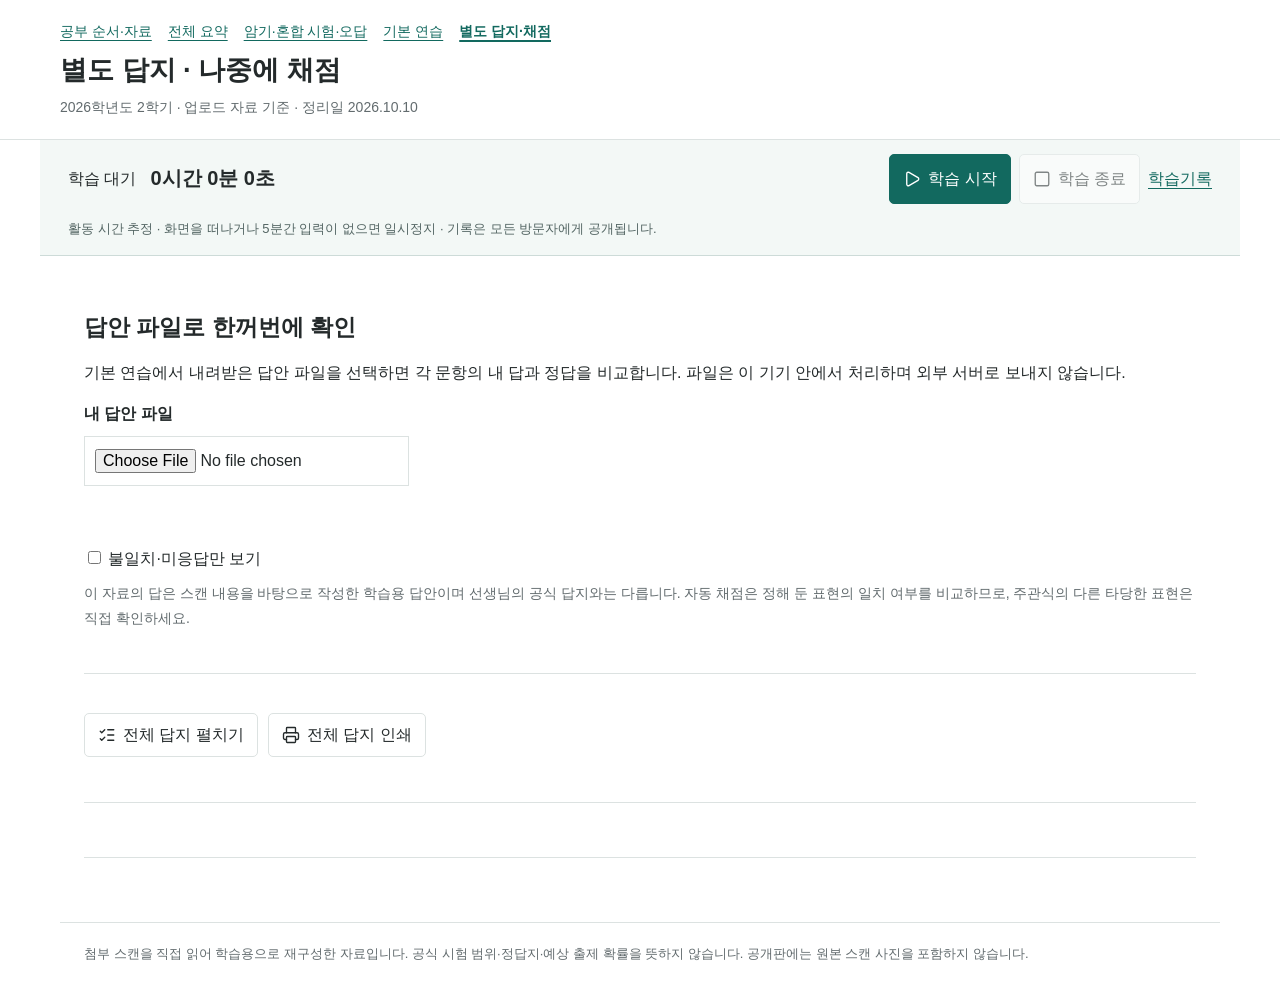
==== commit 1bdb70c9: "날짜별 학습기록과 학습 시간·활동 기록 추가" ====
--- a/answer-key.html
+++ b/answer-key.html
@@ -1 +1 @@
-<!doctype html><html lang="ko"><head><meta charset="utf-8"><meta name="viewport" content="width=device-width,initial-scale=1"><title>별도 답지 · 나중에 채점 · 역사 2학기 중간</title><link rel="stylesheet" href="style.css"></head><body><header><nav class="topnav" aria-label="문서"><a href="index.html" >공부 순서·자료</a><a href="study.html" >전체 요약</a><a href="learn.html" >암기·혼합 시험·오답</a><a href="practice.html" >기본 연습</a><a href="answer-key.html" aria-current="page">별도 답지·채점</a></nav><h1>별도 답지 · 나중에 채점</h1><p>2026학년도 2학기 · 업로드 자료 기준 · 정리일 2026.10.10</p></header><main><section><h2>답안 파일로 한꺼번에 확인</h2><p>기본 연습에서 내려받은 답안 파일을 선택하면 각 문항의 내 답과 정답을 비교합니다. 파일은 이 기기 안에서 처리하며 외부 서버로 보내지 않습니다.</p><label for="answer-file"><strong>내 답안 파일</strong></label><p><input class="file-control" id="answer-file" type="file" accept=".json,application/json"></p><p class="status" id="grade-status" aria-live="polite"></p><h3 id="score"></h3><label class="no-print"><input id="review-only" type="checkbox"> 불일치·미응답만 보기</label><p class="meta">이 자료의 답은 스캔 내용을 바탕으로 작성한 학습용 답안이며 선생님의 공식 답지와는 다릅니다. 자동 채점은 정해 둔 표현의 일치 여부를 비교하므로, 주관식의 다른 타당한 표현은 직접 확인하세요.</p></section><section><div class="actions"><button id="show-key" type="button" aria-expanded="false" aria-controls="full-key"><i data-lucide="list-checks" aria-hidden="true"></i>전체 답지 펼치기</button><button type="button" onclick="document.getElementById('full-key').hidden=false;window.print()"><i data-lucide="printer" aria-hidden="true"></i>전체 답지 인쇄</button></div><div id="full-key" hidden><h2>전체 정답 · 161문항</h2><div class="table-wrap"><table><thead><tr><th>문항</th><th>정답</th><th>확인할 점</th></tr></thead><tbody><tr><td>주제 24 · 빈칸 1</td><td><strong>권문세족</strong></td><td>프린트 핵심 정리의 작은 번호 1에 대응. 문장은 학습용으로 재구성했습니다.</td></tr><tr><td>주제 24 · 빈칸 2</td><td><strong>원</strong></td><td>프린트 핵심 정리의 작은 번호 2에 대응. 문장은 학습용으로 재구성했습니다.</td></tr><tr><td>주제 24 · 빈칸 3</td><td><strong>정동행성</strong></td><td>프린트 핵심 정리의 작은 번호 3에 대응. 문장은 학습용으로 재구성했습니다.</td></tr><tr><td>주제 24 · 빈칸 4</td><td><strong>쌍성총관부</strong></td><td>프린트 핵심 정리의 작은 번호 4에 대응. 문장은 학습용으로 재구성했습니다.</td></tr><tr><td>주제 24 · 빈칸 5</td><td><strong>전민변정도감</strong></td><td>프린트 핵심 정리의 작은 번호 5에 대응. 문장은 학습용으로 재구성했습니다.</td></tr><tr><td>주제 24 · 빈칸 6</td><td><strong>홍건적</strong></td><td>프린트 핵심 정리의 작은 번호 6에 대응. 문장은 학습용으로 재구성했습니다.</td></tr><tr><td>주제 24 · 빈칸 7</td><td><strong>신흥 무인 세력</strong></td><td>프린트 핵심 정리의 작은 번호 7에 대응. 문장은 학습용으로 재구성했습니다.<br><span class="meta">허용 표현: 신흥무인</span></td></tr><tr><td>주제 24 · 빈칸 8</td><td><strong>이성계</strong></td><td>프린트 핵심 정리의 작은 번호 8에 대응. 문장은 학습용으로 재구성했습니다.</td></tr><tr><td>주제 24 · 빈칸 9</td><td><strong>성리학</strong></td><td>프린트 핵심 정리의 작은 번호 9에 대응. 문장은 학습용으로 재구성했습니다.</td></tr><tr><td>주제 24 · 빈칸 10</td><td><strong>과거</strong></td><td>프린트 핵심 정리의 작은 번호 10에 대응. 문장은 학습용으로 재구성했습니다.<br><span class="meta">허용 표현: 과거제, 과거 시험</span></td></tr><tr><td>주제 24 · 빈칸 11</td><td><strong>불교</strong></td><td>프린트 핵심 정리의 작은 번호 11에 대응. 문장은 학습용으로 재구성했습니다.</td></tr><tr><td>주제 24 · 빈칸 12</td><td><strong>정도전</strong></td><td>프린트 핵심 정리의 작은 번호 12에 대응. 문장은 학습용으로 재구성했습니다.</td></tr><tr><td>주제 24 · 빈칸 13</td><td><strong>정몽주</strong></td><td>프린트 핵심 정리의 작은 번호 13에 대응. 문장은 학습용으로 재구성했습니다.</td></tr><tr><td>주제 24 · 문장 판단 1</td><td><strong>X</strong></td><td>원은 쇠퇴했고, 공민왕은 기철 등 친원 세력을 제거했다.</td></tr><tr><td>주제 24 · 문장 판단 2</td><td><strong>O</strong></td><td>정도전은 새 왕조 개창, 정몽주는 고려 유지와 온건한 개혁을 주장했다.</td></tr><tr><td>주제 24 · 개념 연결</td><td><strong>2번 · 공민왕</strong></td><td>반원 개혁과 전민변정도감은 공민왕의 정책이다.</td></tr><tr><td>주제 27 · 빈칸 1</td><td><strong>위화도 회군</strong></td><td>프린트 핵심 정리의 작은 번호 1에 대응. 문장은 학습용으로 재구성했습니다.</td></tr><tr><td>주제 27 · 빈칸 2</td><td><strong>권문세족</strong></td><td>프린트 핵심 정리의 작은 번호 2에 대응. 문장은 학습용으로 재구성했습니다.</td></tr><tr><td>주제 27 · 빈칸 3</td><td><strong>불교</strong></td><td>프린트 핵심 정리의 작은 번호 3에 대응. 문장은 학습용으로 재구성했습니다.</td></tr><tr><td>주제 27 · 빈칸 4</td><td><strong>과전법</strong></td><td>프린트 핵심 정리의 작은 번호 4에 대응. 문장은 학습용으로 재구성했습니다.</td></tr><tr><td>주제 27 · 빈칸 5</td><td><strong>유교</strong></td><td>프린트 핵심 정리의 작은 번호 5에 대응. 문장은 학습용으로 재구성했습니다.<br><span class="meta">허용 표현: 성리학</span></td></tr><tr><td>주제 27 · 빈칸 6</td><td><strong>재상</strong></td><td>프린트 핵심 정리의 작은 번호 6에 대응. 문장은 학습용으로 재구성했습니다.</td></tr><tr><td>주제 27 · 빈칸 7</td><td><strong>사병</strong></td><td>프린트 핵심 정리의 작은 번호 7에 대응. 문장은 학습용으로 재구성했습니다.</td></tr><tr><td>주제 27 · 빈칸 8</td><td><strong>호패법</strong></td><td>프린트 핵심 정리의 작은 번호 8에 대응. 문장은 학습용으로 재구성했습니다.</td></tr><tr><td>주제 27 · 빈칸 9</td><td><strong>집현전</strong></td><td>프린트 핵심 정리의 작은 번호 9에 대응. 문장은 학습용으로 재구성했습니다.</td></tr><tr><td>주제 27 · 빈칸 10</td><td><strong>경연</strong></td><td>프린트 핵심 정리의 작은 번호 10에 대응. 문장은 학습용으로 재구성했습니다.</td></tr><tr><td>주제 27 · 빈칸 11</td><td><strong>왕도 정치</strong></td><td>프린트 핵심 정리의 작은 번호 11에 대응. 문장은 학습용으로 재구성했습니다.</td></tr><tr><td>주제 27 · 빈칸 12</td><td><strong>삼강행실도</strong></td><td>프린트 핵심 정리의 작은 번호 12에 대응. 문장은 학습용으로 재구성했습니다.</td></tr><tr><td>주제 27 · 빈칸 13</td><td><strong>훈민정음</strong></td><td>프린트 핵심 정리의 작은 번호 13에 대응. 문장은 학습용으로 재구성했습니다.</td></tr><tr><td>주제 27 · 빈칸 14</td><td><strong>농사직설</strong></td><td>프린트 핵심 정리의 작은 번호 14에 대응. 문장은 학습용으로 재구성했습니다.</td></tr><tr><td>주제 27 · 빈칸 15</td><td><strong>칠정산</strong></td><td>프린트 핵심 정리의 작은 번호 15에 대응. 문장은 학습용으로 재구성했습니다.</td></tr><tr><td>주제 27 · 문장 판단 1</td><td><strong>X</strong></td><td>토지에서 세금을 거둘 권리인 수조권을 지급했다.</td></tr><tr><td>주제 27 · 문장 판단 2</td><td><strong>O</strong></td><td>강화된 왕권을 바탕으로 신하와 함께 유교적 이상 정치를 추구했다.</td></tr><tr><td>주제 27 · 개념 연결</td><td><strong>2번 · 태종 - 왕권 강화</strong></td><td>사병 폐지와 호패법은 태종의 왕권 강화 정책이다.</td></tr><tr><td>주제 28 · 빈칸 1</td><td><strong>재상</strong></td><td>프린트 핵심 정리의 작은 번호 1에 대응. 문장은 학습용으로 재구성했습니다.</td></tr><tr><td>주제 28 · 빈칸 2</td><td><strong>홍문관</strong></td><td>프린트 핵심 정리의 작은 번호 2에 대응. 문장은 학습용으로 재구성했습니다.</td></tr><tr><td>주제 28 · 빈칸 3</td><td><strong>경국대전</strong></td><td>프린트 핵심 정리의 작은 번호 3에 대응. 문장은 학습용으로 재구성했습니다.</td></tr><tr><td>주제 28 · 빈칸 4</td><td><strong>세조</strong></td><td>프린트 핵심 정리의 작은 번호 4에 대응. 문장은 학습용으로 재구성했습니다.</td></tr><tr><td>주제 28 · 빈칸 5</td><td><strong>성종</strong></td><td>프린트 핵심 정리의 작은 번호 5에 대응. 문장은 학습용으로 재구성했습니다.</td></tr><tr><td>주제 28 · 빈칸 6</td><td><strong>사헌부</strong></td><td>프린트 핵심 정리의 작은 번호 6에 대응. 문장은 학습용으로 재구성했습니다.</td></tr><tr><td>주제 28 · 빈칸 7</td><td><strong>사간원</strong></td><td>프린트 핵심 정리의 작은 번호 7에 대응. 문장은 학습용으로 재구성했습니다.</td></tr><tr><td>주제 28 · 빈칸 8</td><td><strong>홍문관</strong></td><td>프린트 핵심 정리의 작은 번호 8에 대응. 문장은 학습용으로 재구성했습니다.</td></tr><tr><td>주제 28 · 빈칸 9</td><td><strong>관찰사</strong></td><td>프린트 핵심 정리의 작은 번호 9에 대응. 문장은 학습용으로 재구성했습니다.</td></tr><tr><td>주제 28 · 빈칸 10</td><td><strong>역</strong></td><td>프린트 핵심 정리의 작은 번호 10에 대응. 문장은 학습용으로 재구성했습니다.<br><span class="meta">허용 표현: 역참</span></td></tr><tr><td>주제 28 · 빈칸 11</td><td><strong>교린</strong></td><td>프린트 핵심 정리의 작은 번호 11에 대응. 문장은 학습용으로 재구성했습니다.</td></tr><tr><td>주제 28 · 빈칸 12</td><td><strong>4군 6진</strong></td><td>프린트 핵심 정리의 작은 번호 12에 대응. 문장은 학습용으로 재구성했습니다.<br><span class="meta">허용 표현: 사군 육진</span></td></tr><tr><td>주제 28 · 빈칸 13</td><td><strong>쓰시마섬</strong></td><td>프린트 핵심 정리의 작은 번호 13에 대응. 문장은 학습용으로 재구성했습니다.<br><span class="meta">허용 표현: 대마도, 쓰시마</span></td></tr><tr><td>주제 28 · 문장 판단 1</td><td><strong>X</strong></td><td>고려의 3사는 재정, 조선의 3사는 언론과 견제 기능이다.</td></tr><tr><td>주제 28 · 문장 판단 2</td><td><strong>O</strong></td><td>교류하면서도 여진 정벌·쓰시마섬 정벌 등으로 대응했다.</td></tr><tr><td>주제 28 · 개념 연결</td><td><strong>3번 · 승정원 - 의금부</strong></td><td>승정원은 왕의 비서 기관, 의금부는 왕의 특별 사법 기구이다.</td></tr><tr><td>주제 29 · 빈칸 1</td><td><strong>세조</strong></td><td>프린트 핵심 정리의 작은 번호 1에 대응. 문장은 학습용으로 재구성했습니다.</td></tr><tr><td>주제 29 · 빈칸 2</td><td><strong>중앙</strong></td><td>프린트 핵심 정리의 작은 번호 2에 대응. 문장은 학습용으로 재구성했습니다.</td></tr><tr><td>주제 29 · 빈칸 3</td><td><strong>반대</strong></td><td>프린트 핵심 정리의 작은 번호 3에 대응. 문장은 학습용으로 재구성했습니다.</td></tr><tr><td>주제 29 · 빈칸 4</td><td><strong>향촌 자치</strong></td><td>프린트 핵심 정리의 작은 번호 4에 대응. 문장은 학습용으로 재구성했습니다.</td></tr><tr><td>주제 29 · 빈칸 5</td><td><strong>3사</strong></td><td>프린트 핵심 정리의 작은 번호 5에 대응. 문장은 학습용으로 재구성했습니다.<br><span class="meta">허용 표현: 삼사</span></td></tr><tr><td>주제 29 · 빈칸 6</td><td><strong>성종</strong></td><td>프린트 핵심 정리의 작은 번호 6에 대응. 문장은 학습용으로 재구성했습니다.</td></tr><tr><td>주제 29 · 빈칸 7</td><td><strong>사림</strong></td><td>프린트 핵심 정리의 작은 번호 7에 대응. 문장은 학습용으로 재구성했습니다.</td></tr><tr><td>주제 29 · 빈칸 8</td><td><strong>훈구</strong></td><td>프린트 핵심 정리의 작은 번호 8에 대응. 문장은 학습용으로 재구성했습니다.</td></tr><tr><td>주제 29 · 빈칸 9</td><td><strong>현량과</strong></td><td>프린트 핵심 정리의 작은 번호 9에 대응. 문장은 학습용으로 재구성했습니다.</td></tr><tr><td>주제 29 · 빈칸 10</td><td><strong>추천</strong></td><td>프린트 핵심 정리의 작은 번호 10에 대응. 문장은 학습용으로 재구성했습니다.</td></tr><tr><td>주제 29 · 빈칸 11</td><td><strong>소격서</strong></td><td>프린트 핵심 정리의 작은 번호 11에 대응. 문장은 학습용으로 재구성했습니다.</td></tr><tr><td>주제 29 · 빈칸 12</td><td><strong>도교</strong></td><td>프린트 핵심 정리의 작은 번호 12에 대응. 문장은 학습용으로 재구성했습니다.</td></tr><tr><td>주제 29 · 빈칸 13</td><td><strong>위훈 삭제</strong></td><td>프린트 핵심 정리의 작은 번호 13에 대응. 문장은 학습용으로 재구성했습니다.</td></tr><tr><td>주제 29 · 빈칸 14</td><td><strong>지방</strong></td><td>프린트 핵심 정리의 작은 번호 14에 대응. 문장은 학습용으로 재구성했습니다.</td></tr><tr><td>주제 29 · 문장 판단 1</td><td><strong>X</strong></td><td>현량과를 실시했고 도교 제사 관청인 소격서를 폐지했다.</td></tr><tr><td>주제 29 · 문장 판단 2</td><td><strong>O</strong></td><td>왕의 입장이 달라진 배경까지 함께 이해해야 한다.</td></tr><tr><td>주제 29 · 개념 연결</td><td><strong>2번 · 현량과 - 위훈 삭제</strong></td><td>현량과·소격서 폐지·위훈 삭제는 중종 때 조광조의 개혁이다.</td></tr><tr><td>주제 30 · 빈칸 1</td><td><strong>사화</strong></td><td>프린트 핵심 정리의 작은 번호 1에 대응. 문장은 학습용으로 재구성했습니다.</td></tr><tr><td>주제 30 · 빈칸 2</td><td><strong>제사</strong></td><td>프린트 핵심 정리의 작은 번호 2에 대응. 문장은 학습용으로 재구성했습니다.</td></tr><tr><td>주제 30 · 빈칸 3</td><td><strong>교육</strong></td><td>프린트 핵심 정리의 작은 번호 3에 대응. 문장은 학습용으로 재구성했습니다.</td></tr><tr><td>주제 30 · 빈칸 4</td><td><strong>도덕</strong></td><td>프린트 핵심 정리의 작은 번호 4에 대응. 문장은 학습용으로 재구성했습니다.</td></tr><tr><td>주제 30 · 빈칸 5</td><td><strong>사림</strong></td><td>프린트 핵심 정리의 작은 번호 5에 대응. 문장은 학습용으로 재구성했습니다.</td></tr><tr><td>주제 30 · 빈칸 6</td><td><strong>공론</strong></td><td>프린트 핵심 정리의 작은 번호 6에 대응. 문장은 학습용으로 재구성했습니다.</td></tr><tr><td>주제 30 · 빈칸 7</td><td><strong>선조</strong></td><td>프린트 핵심 정리의 작은 번호 7에 대응. 문장은 학습용으로 재구성했습니다.</td></tr><tr><td>주제 30 · 빈칸 8</td><td><strong>사림</strong></td><td>프린트 핵심 정리의 작은 번호 8에 대응. 문장은 학습용으로 재구성했습니다.</td></tr><tr><td>주제 30 · 빈칸 9</td><td><strong>붕당</strong></td><td>프린트 핵심 정리의 작은 번호 9에 대응. 문장은 학습용으로 재구성했습니다.</td></tr><tr><td>주제 30 · 빈칸 10</td><td><strong>동인</strong></td><td>프린트 핵심 정리의 작은 번호 10에 대응. 문장은 학습용으로 재구성했습니다.</td></tr><tr><td>주제 30 · 빈칸 11</td><td><strong>서인</strong></td><td>프린트 핵심 정리의 작은 번호 11에 대응. 문장은 학습용으로 재구성했습니다.</td></tr><tr><td>주제 30 · 문장 판단 1</td><td><strong>O</strong></td><td>동인과 서인의 분화는 사림 내부에서 일어났다.</td></tr><tr><td>주제 30 · 문장 판단 2</td><td><strong>X</strong></td><td>서원과 향약의 설명이 서로 바뀌었다.</td></tr><tr><td>주제 30 · 개념 연결</td><td><strong>4번 · 환난상휼</strong></td><td>환난상휼은 어려운 일을 겪을 때 서로 돕는다는 뜻이다.</td></tr><tr><td>주제 31 · 빈칸 1</td><td><strong>국방력</strong></td><td>프린트 핵심 정리의 작은 번호 1에 대응. 문장은 학습용으로 재구성했습니다.</td></tr><tr><td>주제 31 · 빈칸 2</td><td><strong>도요토미 히데요시</strong></td><td>프린트 핵심 정리의 작은 번호 2에 대응. 문장은 학습용으로 재구성했습니다.</td></tr><tr><td>주제 31 · 빈칸 3</td><td><strong>조총</strong></td><td>프린트 핵심 정리의 작은 번호 3에 대응. 문장은 학습용으로 재구성했습니다.</td></tr><tr><td>주제 31 · 빈칸 4</td><td><strong>이순신</strong></td><td>프린트 핵심 정리의 작은 번호 4에 대응. 문장은 학습용으로 재구성했습니다.</td></tr><tr><td>주제 31 · 빈칸 5</td><td><strong>김시민</strong></td><td>프린트 핵심 정리의 작은 번호 5에 대응. 문장은 학습용으로 재구성했습니다.</td></tr><tr><td>주제 31 · 빈칸 6</td><td><strong>전라도</strong></td><td>프린트 핵심 정리의 작은 번호 6에 대응. 문장은 학습용으로 재구성했습니다.</td></tr><tr><td>주제 31 · 빈칸 7</td><td><strong>훈련도감</strong></td><td>프린트 핵심 정리의 작은 번호 7에 대응. 문장은 학습용으로 재구성했습니다.</td></tr><tr><td>주제 31 · 빈칸 8</td><td><strong>명량</strong></td><td>프린트 핵심 정리의 작은 번호 8에 대응. 문장은 학습용으로 재구성했습니다.<br><span class="meta">허용 표현: 명량 해전</span></td></tr><tr><td>주제 31 · 빈칸 9</td><td><strong>신분</strong></td><td>프린트 핵심 정리의 작은 번호 9에 대응. 문장은 학습용으로 재구성했습니다.<br><span class="meta">허용 표현: 신분 질서</span></td></tr><tr><td>주제 31 · 빈칸 10</td><td><strong>후금</strong></td><td>프린트 핵심 정리의 작은 번호 10에 대응. 문장은 학습용으로 재구성했습니다.</td></tr><tr><td>주제 31 · 빈칸 11</td><td><strong>에도 막부</strong></td><td>프린트 핵심 정리의 작은 번호 11에 대응. 문장은 학습용으로 재구성했습니다.</td></tr><tr><td>주제 31 · 문장 판단 1</td><td><strong>X</strong></td><td>한산도는 이순신의 수군, 권율은 행주 대첩과 연결한다.</td></tr><tr><td>주제 31 · 문장 판단 2</td><td><strong>O</strong></td><td>동아시아 세 나라의 변화를 함께 묻는 표·연결 문제에 대비한다.</td></tr><tr><td>주제 31 · 개념 연결</td><td><strong>4번 · 한산도 - 이순신</strong></td><td>한산도=이순신, 진주=김시민, 행주=권율이다.</td></tr><tr><td>주제 32 · 빈칸 1</td><td><strong>중립 외교</strong></td><td>프린트 핵심 정리의 작은 번호 1에 대응. 문장은 학습용으로 재구성했습니다.</td></tr><tr><td>주제 32 · 빈칸 2</td><td><strong>명</strong></td><td>프린트 핵심 정리의 작은 번호 2에 대응. 문장은 학습용으로 재구성했습니다.</td></tr><tr><td>주제 32 · 빈칸 3</td><td><strong>후금</strong></td><td>프린트 핵심 정리의 작은 번호 3에 대응. 문장은 학습용으로 재구성했습니다.</td></tr><tr><td>주제 32 · 빈칸 4</td><td><strong>서인</strong></td><td>프린트 핵심 정리의 작은 번호 4에 대응. 문장은 학습용으로 재구성했습니다.</td></tr><tr><td>주제 32 · 빈칸 5</td><td><strong>인조</strong></td><td>프린트 핵심 정리의 작은 번호 5에 대응. 문장은 학습용으로 재구성했습니다.</td></tr><tr><td>주제 32 · 빈칸 6</td><td><strong>친명배금</strong></td><td>프린트 핵심 정리의 작은 번호 6에 대응. 문장은 학습용으로 재구성했습니다.<br><span class="meta">허용 표현: 친명 배금 정책</span></td></tr><tr><td>주제 32 · 빈칸 7</td><td><strong>형제</strong></td><td>프린트 핵심 정리의 작은 번호 7에 대응. 문장은 학습용으로 재구성했습니다.<br><span class="meta">허용 표현: 형제 관계</span></td></tr><tr><td>주제 32 · 빈칸 8</td><td><strong>청</strong></td><td>프린트 핵심 정리의 작은 번호 8에 대응. 문장은 학습용으로 재구성했습니다.</td></tr><tr><td>주제 32 · 빈칸 9</td><td><strong>군신</strong></td><td>프린트 핵심 정리의 작은 번호 9에 대응. 문장은 학습용으로 재구성했습니다.<br><span class="meta">허용 표현: 군신 관계</span></td></tr><tr><td>주제 32 · 빈칸 10</td><td><strong>남한산성</strong></td><td>프린트 핵심 정리의 작은 번호 10에 대응. 문장은 학습용으로 재구성했습니다.</td></tr><tr><td>주제 32 · 빈칸 11</td><td><strong>북벌론</strong></td><td>프린트 핵심 정리의 작은 번호 11에 대응. 문장은 학습용으로 재구성했습니다.</td></tr><tr><td>주제 32 · 문장 판단 1</td><td><strong>X</strong></td><td>정묘호란은 후금과 형제 관계, 제시된 내용은 병자호란 뒤의 결과이다.</td></tr><tr><td>주제 32 · 문장 판단 2</td><td><strong>O</strong></td><td>외교의 실리와 당시의 명분론을 함께 읽는다.</td></tr><tr><td>주제 32 · 개념 연결</td><td><strong>2번 · 정묘호란 - 후금 - 형제 관계</strong></td><td>정묘호란은 1627년 후금의 침략이며 형제 관계 약속으로 끝났다.</td></tr><tr><td>주제 33 · 빈칸 1</td><td><strong>임시</strong></td><td>프린트 핵심 정리의 작은 번호 1에 대응. 문장은 학습용으로 재구성했습니다.</td></tr><tr><td>주제 33 · 빈칸 2</td><td><strong>의정부</strong></td><td>프린트 핵심 정리의 작은 번호 2에 대응. 문장은 학습용으로 재구성했습니다.</td></tr><tr><td>주제 33 · 빈칸 3</td><td><strong>비변사</strong></td><td>프린트 핵심 정리의 작은 번호 3에 대응. 문장은 학습용으로 재구성했습니다.</td></tr><tr><td>주제 33 · 빈칸 4</td><td><strong>5군영</strong></td><td>프린트 핵심 정리의 작은 번호 4에 대응. 문장은 학습용으로 재구성했습니다.<br><span class="meta">허용 표현: 오군영</span></td></tr><tr><td>주제 33 · 빈칸 5</td><td><strong>왜란</strong></td><td>프린트 핵심 정리의 작은 번호 5에 대응. 문장은 학습용으로 재구성했습니다.<br><span class="meta">허용 표현: 임진왜란</span></td></tr><tr><td>주제 33 · 빈칸 6</td><td><strong>속오군</strong></td><td>프린트 핵심 정리의 작은 번호 6에 대응. 문장은 학습용으로 재구성했습니다.</td></tr><tr><td>주제 33 · 빈칸 7</td><td><strong>노비</strong></td><td>프린트 핵심 정리의 작은 번호 7에 대응. 문장은 학습용으로 재구성했습니다.</td></tr><tr><td>주제 33 · 빈칸 8</td><td><strong>공납</strong></td><td>프린트 핵심 정리의 작은 번호 8에 대응. 문장은 학습용으로 재구성했습니다.</td></tr><tr><td>주제 33 · 빈칸 9</td><td><strong>특산물</strong></td><td>프린트 핵심 정리의 작은 번호 9에 대응. 문장은 학습용으로 재구성했습니다.<br><span class="meta">허용 표현: 토산물</span></td></tr><tr><td>주제 33 · 빈칸 10</td><td><strong>쌀</strong></td><td>프린트 핵심 정리의 작은 번호 10에 대응. 문장은 학습용으로 재구성했습니다.</td></tr><tr><td>주제 33 · 빈칸 11</td><td><strong>집</strong></td><td>프린트 핵심 정리의 작은 번호 11에 대응. 문장은 학습용으로 재구성했습니다.<br><span class="meta">허용 표현: 호, 가호</span></td></tr><tr><td>주제 33 · 빈칸 12</td><td><strong>땅</strong></td><td>프린트 핵심 정리의 작은 번호 12에 대응. 문장은 학습용으로 재구성했습니다.<br><span class="meta">허용 표현: 토지</span></td></tr><tr><td>주제 33 · 빈칸 13</td><td><strong>토지</strong></td><td>프린트 핵심 정리의 작은 번호 13에 대응. 문장은 학습용으로 재구성했습니다.<br><span class="meta">허용 표현: 땅</span></td></tr><tr><td>주제 33 · 문장 판단 1</td><td><strong>X</strong></td><td>토지 소유 면적을 기준으로 쌀·옷감·동전 등을 내게 하여 공납의 폐단을 줄였다.</td></tr><tr><td>주제 33 · 문장 판단 2</td><td><strong>O</strong></td><td>중앙의 5군영과 지역·구성·운영을 비교한다.</td></tr><tr><td>주제 33 · 개념 연결</td><td><strong>2번 · 공납을 토지 면적에 따라 쌀 등으로 내게 했다.</strong></td><td>대동법은 공납의 품목과 부과 기준을 바꿨다. 군포 절반은 균역법이다.</td></tr><tr><td>주제 34 · 빈칸 1</td><td><strong>북인</strong></td><td>프린트 핵심 정리의 작은 번호 1에 대응. 문장은 학습용으로 재구성했습니다.</td></tr><tr><td>주제 34 · 빈칸 2</td><td><strong>인조반정</strong></td><td>프린트 핵심 정리의 작은 번호 2에 대응. 문장은 학습용으로 재구성했습니다.</td></tr><tr><td>주제 34 · 빈칸 3</td><td><strong>남인</strong></td><td>프린트 핵심 정리의 작은 번호 3에 대응. 문장은 학습용으로 재구성했습니다.</td></tr><tr><td>주제 34 · 빈칸 4</td><td><strong>서인</strong></td><td>프린트 핵심 정리의 작은 번호 4에 대응. 문장은 학습용으로 재구성했습니다.</td></tr><tr><td>주제 34 · 빈칸 5</td><td><strong>남인</strong></td><td>프린트 핵심 정리의 작은 번호 5에 대응. 문장은 학습용으로 재구성했습니다.</td></tr><tr><td>주제 34 · 빈칸 6</td><td><strong>환국</strong></td><td>프린트 핵심 정리의 작은 번호 6에 대응. 문장은 학습용으로 재구성했습니다.</td></tr><tr><td>주제 34 · 빈칸 7</td><td><strong>숙종</strong></td><td>프린트 핵심 정리의 작은 번호 7에 대응. 문장은 학습용으로 재구성했습니다.</td></tr><tr><td>주제 34 · 빈칸 8</td><td><strong>왕권</strong></td><td>프린트 핵심 정리의 작은 번호 8에 대응. 문장은 학습용으로 재구성했습니다.</td></tr><tr><td>주제 34 · 빈칸 9</td><td><strong>노론</strong></td><td>프린트 핵심 정리의 작은 번호 9에 대응. 문장은 학습용으로 재구성했습니다.</td></tr><tr><td>주제 34 · 빈칸 10</td><td><strong>소론</strong></td><td>프린트 핵심 정리의 작은 번호 10에 대응. 문장은 학습용으로 재구성했습니다.</td></tr><tr><td>주제 34 · 문장 판단 1</td><td><strong>O</strong></td><td>표면적 쟁점과 정치적 의미를 함께 이해한다.</td></tr><tr><td>주제 34 · 문장 판단 2</td><td><strong>X</strong></td><td>집권 세력이 바뀔 때 다른 붕당을 축출하면서 대립이 격화되었다.</td></tr><tr><td>주제 34 · 개념 연결</td><td><strong>3번 · 환국</strong></td><td>환국은 집권 붕당의 급격한 교체이다. 예송은 장례 예법 논쟁이다.</td></tr><tr><td>주제 34 · 자습서 보완 1</td><td><strong>2번 · 경신대기근의 피해이며 서인과 남인이 협력해 백성 구제에 나섰다.</strong></td><td>경신대기근은 자연재해와 흉작·질병이 겹친 전국적 재난이다. 이때에는 붕당 간 대립 속에서도 서인과 남인이 협력해 구휼 정책을 추진했다. 확인 자료: 자습서 148·149쪽.</td></tr><tr><td>주제 34 · 자습서 보완 2</td><td><strong>3번 · 진휼은 흉년의 백성을 돕는 일이고, 환곡은 저장 곡식을 필요할 때 빌려주는 제도이다.</strong></td><td>진휼은 곤궁한 백성에 대한 구호이며 환곡은 곡물 대여 제도이다. 경신대기근 때 환곡으로 진 농가의 빚을 덜어 주었다는 조치를 함께 연결한다. 확인 자료: 자습서 148·149쪽.</td></tr><tr><td>주제 34 · 자습서 보완 3</td><td><strong>1번 · 예송과 환국을 거치며 상대 배제가 심해져 정책 논의와 공공의 이익을 돌보는 역할이 약해졌다.</strong></td><td>초기의 비판·견제와 재난 때의 협력을 상대 배제·보복이 심해진 상황과 대비한다. 환국은 숙종이 활용한 급격한 집권 세력 교체이다. 확인 자료: 자습서 148·149쪽.</td></tr><tr><td>주제 35 · 빈칸 1</td><td><strong>왕권</strong></td><td>프린트 핵심 정리의 작은 번호 1에 대응. 문장은 학습용으로 재구성했습니다.</td></tr><tr><td>주제 35 · 빈칸 2</td><td><strong>서원</strong></td><td>프린트 핵심 정리의 작은 번호 2에 대응. 문장은 학습용으로 재구성했습니다.</td></tr><tr><td>주제 35 · 빈칸 3</td><td><strong>속대전</strong></td><td>프린트 핵심 정리의 작은 번호 3에 대응. 문장은 학습용으로 재구성했습니다.</td></tr><tr><td>주제 35 · 빈칸 4</td><td><strong>균역법</strong></td><td>프린트 핵심 정리의 작은 번호 4에 대응. 문장은 학습용으로 재구성했습니다.</td></tr><tr><td>주제 35 · 빈칸 5</td><td><strong>규장각</strong></td><td>프린트 핵심 정리의 작은 번호 5에 대응. 문장은 학습용으로 재구성했습니다.</td></tr><tr><td>주제 35 · 빈칸 6</td><td><strong>장용영</strong></td><td>프린트 핵심 정리의 작은 번호 6에 대응. 문장은 학습용으로 재구성했습니다.</td></tr><tr><td>주제 35 · 빈칸 7</td><td><strong>수원 화성</strong></td><td>프린트 핵심 정리의 작은 번호 7에 대응. 문장은 학습용으로 재구성했습니다.<br><span class="meta">허용 표현: 화성</span></td></tr><tr><td>주제 35 · 빈칸 8</td><td><strong>금난전권</strong></td><td>프린트 핵심 정리의 작은 번호 8에 대응. 문장은 학습용으로 재구성했습니다.</td></tr><tr><td>주제 35 · 빈칸 9</td><td><strong>시전</strong></td><td>프린트 핵심 정리의 작은 번호 9에 대응. 문장은 학습용으로 재구성했습니다.<br><span class="meta">허용 표현: 시전 상인</span></td></tr><tr><td>주제 35 · 문장 판단 1</td><td><strong>O</strong></td><td>군역 세금 개편과 친위 부대 설치를 구분한다.</td></tr><tr><td>주제 35 · 문장 판단 2</td><td><strong>X</strong></td><td>금난전권을 일부 폐지해 다른 상인들의 상업 활동을 보장했다.</td></tr><tr><td>주제 35 · 개념 연결</td><td><strong>1번 · 규장각 - 장용영 - 수원 화성</strong></td><td>정조는 규장각·장용영·수원 화성, 영조는 속대전·균역법·탕평비와 연결한다.</td></tr><tr><td>주제 35 · 자습서 보완 1</td><td><strong>1번 · 인재의 능력보다 소속 붕당을 기준으로 배제하는 문제를 줄이고 여러 붕당의 인재를 등용한다.</strong></td><td>소속 붕당 때문에 유능한 인재가 배제되면 국가 운영의 효율이 낮아진다. 영조·정조는 탕평을 통해 대립을 완화하고 인재를 등용하며 왕권을 강화하려 했다. 확인 자료: 자습서 150·151쪽.</td></tr><tr><td>주제 35 · 자습서 보완 2</td><td><strong>3번 · 시전의 물자 공급 안정 → 독점의 폐단을 줄이고 소상인·소비자를 보호</strong></td><td>시전은 국가에 세금을 내고 왕실·관청에 물자를 공급했다. 금난전권은 공급 안정이라는 배경이 있었지만, 이후 강제 저가 매입·고가 판매 등 독점 폐단이 커져 정조가 일부 폐지했다. 확인 자료: 자습서 150·151쪽.</td></tr><tr><td>주제 35 · 자습서 보완 3</td><td><strong>4번 · 농업·상업은 배제하고 왕의 휴식만을 위한 성곽을 지었다.</strong></td><td>화성은 농업·상업·방어 기능을 갖추고 정조의 정책을 확산하려는 모델 도시였다. 축만제·만석거, 농장, 상업 자금, 노동자 품삯을 구체적 혜택으로 연결한다. 확인 자료: 자습서 150·151쪽.</td></tr><tr><td>통합 순서 1</td><td><strong>ㄴㄱㄷㄹ</strong></td><td>위화도 회군 → 조선 건국 → 태종 → 세종의 순서이다.</td></tr><tr><td>통합 순서 2</td><td><strong>ㄴㄹㄱㄷ</strong></td><td>성종 때 등용 → 중종 때 조광조 개혁 → 선조 때 집권 → 사림 내부 분화이다.</td></tr><tr><td>통합 순서 3</td><td><strong>ㄴㄹㄷㄱ</strong></td><td>1592 임진왜란 → 1597 정유재란 → 1627 정묘호란 → 1636 병자호란이다.</td></tr><tr><td>통합 순서 4</td><td><strong>ㄴㄷㄹㄱ</strong></td><td>광해군 → 인조반정 → 정묘호란의 형제 관계 → 병자호란의 군신 관계이다.</td></tr><tr><td>통합 순서 5</td><td><strong>ㄷㄴㄹㄱ</strong></td><td>예송 → 숙종의 환국 → 영조 → 정조의 순서이다. 현종은 예송의 시기를 연결하는 보충 단서이다.</td></tr></tbody></table></div></div></section><section id="results" aria-live="polite"></section><script id="answer-data" type="application/json">[{"id":"T24-B1","topic":24,"type":"blank","label":"주제 24 · 빈칸 1","prompt":"기철 등과 같이 고려 말 토지·노비와 권력을 독점한 지배층은?","answer":"권문세족","accept":[],"why":"프린트 핵심 정리의 작은 번호 1에 대응. 문장은 학습용으로 재구성했습니다."},{"id":"T24-B2","topic":24,"type":"blank","label":"주제 24 · 빈칸 2","prompt":"공민왕의 개혁 당시 중국에서 반란이 일어나 쇠퇴한 나라는?","answer":"원","accept":[],"why":"프린트 핵심 정리의 작은 번호 2에 대응. 문장은 학습용으로 재구성했습니다."},{"id":"T24-B3","topic":24,"type":"blank","label":"주제 24 · 빈칸 3","prompt":"공민왕이 일부 기능을 폐지한 원의 간섭 기구는?","answer":"정동행성","accept":[],"why":"프린트 핵심 정리의 작은 번호 3에 대응. 문장은 학습용으로 재구성했습니다."},{"id":"T24-B4","topic":24,"type":"blank","label":"주제 24 · 빈칸 4","prompt":"공민왕이 동북 지역에서 공격해 영토를 회복한 원의 통치 기구는?","answer":"쌍성총관부","accept":[],"why":"프린트 핵심 정리의 작은 번호 4에 대응. 문장은 학습용으로 재구성했습니다."},{"id":"T24-B5","topic":24,"type":"blank","label":"주제 24 · 빈칸 5","prompt":"빼앗긴 토지와 불법으로 노비가 된 사람의 문제를 바로잡은 기구는?","answer":"전민변정도감","accept":[],"why":"프린트 핵심 정리의 작은 번호 5에 대응. 문장은 학습용으로 재구성했습니다."},{"id":"T24-B6","topic":24,"type":"blank","label":"주제 24 · 빈칸 6","prompt":"원에서 반란을 일으킨 뒤 고려에 침입해 개경을 함락한 집단은?","answer":"홍건적","accept":[],"why":"프린트 핵심 정리의 작은 번호 6에 대응. 문장은 학습용으로 재구성했습니다."},{"id":"T24-B7","topic":24,"type":"blank","label":"주제 24 · 빈칸 7","prompt":"홍건적·왜구를 격퇴하며 새 정치 세력으로 성장한 최영·이성계 등은 어떤 세력인가?","answer":"신흥 무인 세력","accept":["신흥무인"],"why":"프린트 핵심 정리의 작은 번호 7에 대응. 문장은 학습용으로 재구성했습니다."},{"id":"T24-B8","topic":24,"type":"blank","label":"주제 24 · 빈칸 8","prompt":"최영과 달리 요동 정벌에 반대한 무인으로, 뒤에 조선을 세운 인물은?","answer":"이성계","accept":[],"why":"프린트 핵심 정리의 작은 번호 8에 대응. 문장은 학습용으로 재구성했습니다."},{"id":"T24-B9","topic":24,"type":"blank","label":"주제 24 · 빈칸 9","prompt":"고려 말 신진 사대부가 받아들인, 도덕과 명분을 중시하는 유학은?","answer":"성리학","accept":[],"why":"프린트 핵심 정리의 작은 번호 9에 대응. 문장은 학습용으로 재구성했습니다."},{"id":"T24-B10","topic":24,"type":"blank","label":"주제 24 · 빈칸 10","prompt":"신진 사대부는 주로 어떤 관리 선발 시험을 통해 관직에 진출했는가?","answer":"과거","accept":["과거제","과거 시험"],"why":"프린트 핵심 정리의 작은 번호 10에 대응. 문장은 학습용으로 재구성했습니다."},{"id":"T24-B11","topic":24,"type":"blank","label":"주제 24 · 빈칸 11","prompt":"신진 사대부가 타락을 비판한 종교는? (프린트의 '__계')","answer":"불교","accept":[],"why":"프린트 핵심 정리의 작은 번호 11에 대응. 문장은 학습용으로 재구성했습니다."},{"id":"T24-B12","topic":24,"type":"blank","label":"주제 24 · 빈칸 12","prompt":"새 왕조를 세우는 급진적 개혁을 주장한 대표적인 사대부는?","answer":"정도전","accept":[],"why":"프린트 핵심 정리의 작은 번호 12에 대응. 문장은 학습용으로 재구성했습니다."},{"id":"T24-B13","topic":24,"type":"blank","label":"주제 24 · 빈칸 13","prompt":"고려 왕조를 유지하며 온건한 개혁을 주장한 대표적인 사대부는?","answer":"정몽주","accept":[],"why":"프린트 핵심 정리의 작은 번호 13에 대응. 문장은 학습용으로 재구성했습니다."},{"id":"T24-O1","topic":24,"type":"ox","label":"주제 24 · 문장 판단 1","prompt":"공민왕은 원의 세력이 강해지는 상황을 이용해 친원 세력을 보호했다.","answer":"X","why":"원은 쇠퇴했고, 공민왕은 기철 등 친원 세력을 제거했다."},{"id":"T24-O2","topic":24,"type":"ox","label":"주제 24 · 문장 판단 2","prompt":"정도전과 정몽주는 모두 신진 사대부였지만 고려 왕조 유지 여부에서는 입장이 달랐다.","answer":"O","why":"정도전은 새 왕조 개창, 정몽주는 고려 유지와 온건한 개혁을 주장했다."},{"id":"T24-C1","topic":24,"type":"choice","label":"주제 24 · 개념 연결","prompt":"'원의 간섭에서 벗어나고, 빼앗긴 토지와 사람을 되돌려 주려 했다'는 설명에 맞는 왕은?","options":["고려 광종","공민왕","조선 태종","조선 영조"],"answer":"2","why":"반원 개혁과 전민변정도감은 공민왕의 정책이다.","display_answer":"2번 · 공민왕"},{"id":"T27-B1","topic":27,"type":"blank","label":"주제 27 · 빈칸 1","prompt":"이성계가 요동 공격을 거부하고 군사를 돌린 사건은?","answer":"위화도 회군","accept":[],"why":"프린트 핵심 정리의 작은 번호 1에 대응. 문장은 학습용으로 재구성했습니다."},{"id":"T27-B2","topic":27,"type":"blank","label":"주제 27 · 빈칸 2","prompt":"조선 건국 세력이 불교와 함께 부패를 비판한 고려 말 지배층은?","answer":"권문세족","accept":[],"why":"프린트 핵심 정리의 작은 번호 2에 대응. 문장은 학습용으로 재구성했습니다."},{"id":"T27-B3","topic":27,"type":"blank","label":"주제 27 · 빈칸 3","prompt":"조선 건국 세력이 타락을 비판하고 유교 중심 질서를 세우려 한 대상 종교는?","answer":"불교","accept":[],"why":"프린트 핵심 정리의 작은 번호 3에 대응. 문장은 학습용으로 재구성했습니다."},{"id":"T27-B4","topic":27,"type":"blank","label":"주제 27 · 빈칸 4","prompt":"관리 등급에 따라 토지에서 세금을 거둘 권리를 지급한 제도는?","answer":"과전법","accept":[],"why":"프린트 핵심 정리의 작은 번호 4에 대응. 문장은 학습용으로 재구성했습니다."},{"id":"T27-B5","topic":27,"type":"blank","label":"주제 27 · 빈칸 5","prompt":"조선의 도시 배치·교육·정치의 바탕이 된 이념은?","answer":"유교","accept":["성리학"],"why":"프린트 핵심 정리의 작은 번호 5에 대응. 문장은 학습용으로 재구성했습니다."},{"id":"T27-B6","topic":27,"type":"blank","label":"주제 27 · 빈칸 6","prompt":"정도전은 왕보다 누구를 중심으로 한 정치를 주장했는가?","answer":"재상","accept":[],"why":"프린트 핵심 정리의 작은 번호 6에 대응. 문장은 학습용으로 재구성했습니다."},{"id":"T27-B7","topic":27,"type":"blank","label":"주제 27 · 빈칸 7","prompt":"태종이 없애 군사권을 장악한 개인 소유 군대는?","answer":"사병","accept":[],"why":"프린트 핵심 정리의 작은 번호 7에 대응. 문장은 학습용으로 재구성했습니다."},{"id":"T27-B8","topic":27,"type":"blank","label":"주제 27 · 빈칸 8","prompt":"태종이 인구를 파악하고 통제하기 위해 시행한 신분 증표 제도는?","answer":"호패법","accept":[],"why":"프린트 핵심 정리의 작은 번호 8에 대응. 문장은 학습용으로 재구성했습니다."},{"id":"T27-B9","topic":27,"type":"blank","label":"주제 27 · 빈칸 9","prompt":"세종이 학문 연구와 유교적 소양을 갖춘 학자 양성을 위해 설치한 기관은?","answer":"집현전","accept":[],"why":"프린트 핵심 정리의 작은 번호 9에 대응. 문장은 학습용으로 재구성했습니다."},{"id":"T27-B10","topic":27,"type":"blank","label":"주제 27 · 빈칸 10","prompt":"왕과 신하가 유교 경전을 공부하고 국정도 논의하던 자리는?","answer":"경연","accept":[],"why":"프린트 핵심 정리의 작은 번호 10에 대응. 문장은 학습용으로 재구성했습니다."},{"id":"T27-B11","topic":27,"type":"blank","label":"주제 27 · 빈칸 11","prompt":"형벌보다 덕으로 백성을 다스리고 왕이 모범을 보여야 한다는 정치는?","answer":"왕도 정치","accept":[],"why":"프린트 핵심 정리의 작은 번호 11에 대응. 문장은 학습용으로 재구성했습니다."},{"id":"T27-B12","topic":27,"type":"blank","label":"주제 27 · 빈칸 12","prompt":"충신·효자·열녀의 모범 사례를 모아 유교 윤리를 보급한 책은?","answer":"삼강행실도","accept":[],"why":"프린트 핵심 정리의 작은 번호 12에 대응. 문장은 학습용으로 재구성했습니다."},{"id":"T27-B13","topic":27,"type":"blank","label":"주제 27 · 빈칸 13","prompt":"백성이 우리말을 소리 나는 대로 적도록 만든 문자의 이름은?","answer":"훈민정음","accept":[],"why":"프린트 핵심 정리의 작은 번호 13에 대응. 문장은 학습용으로 재구성했습니다."},{"id":"T27-B14","topic":27,"type":"blank","label":"주제 27 · 빈칸 14","prompt":"조선의 기후와 토지에 맞는 농법을 보급한 책은?","answer":"농사직설","accept":[],"why":"프린트 핵심 정리의 작은 번호 14에 대응. 문장은 학습용으로 재구성했습니다."},{"id":"T27-B15","topic":27,"type":"blank","label":"주제 27 · 빈칸 15","prompt":"조선의 실정에 맞게 만든 역법으로 원의 수시력을 바탕으로 한 것은?","answer":"칠정산","accept":[],"why":"프린트 핵심 정리의 작은 번호 15에 대응. 문장은 학습용으로 재구성했습니다."},{"id":"T27-O1","topic":27,"type":"ox","label":"주제 27 · 문장 판단 1","prompt":"과전법은 관리에게 토지 소유권을 나누어 준 제도였다.","answer":"X","why":"토지에서 세금을 거둘 권리인 수조권을 지급했다."},{"id":"T27-O2","topic":27,"type":"ox","label":"주제 27 · 문장 판단 2","prompt":"세종은 경연을 활성화하고 재상의 권한을 강화해 왕권과 신권의 조화를 추구했다.","answer":"O","why":"강화된 왕권을 바탕으로 신하와 함께 유교적 이상 정치를 추구했다."},{"id":"T27-C1","topic":27,"type":"choice","label":"주제 27 · 개념 연결","prompt":"사병을 없애고 호패법을 시행한 왕과 정책의 연결로 맞는 것은?","options":["세종 - 집현전 폐지","태종 - 왕권 강화","성종 - 왕권 계승 포기","영조 - 대동법 처음 실시"],"answer":"2","why":"사병 폐지와 호패법은 태종의 왕권 강화 정책이다.","display_answer":"2번 · 태종 - 왕권 강화"},{"id":"T28-B1","topic":28,"type":"blank","label":"주제 28 · 빈칸 1","prompt":"세조가 왕권 강화를 위해 약화한, 국왕을 보좌하며 국정을 논의하던 지위의 권한은?","answer":"재상","accept":[],"why":"프린트 핵심 정리의 작은 번호 1에 대응. 문장은 학습용으로 재구성했습니다."},{"id":"T28-B2","topic":28,"type":"blank","label":"주제 28 · 빈칸 2","prompt":"성종이 집현전을 계승해 설치한 기관은?","answer":"홍문관","accept":[],"why":"프린트 핵심 정리의 작은 번호 2에 대응. 문장은 학습용으로 재구성했습니다."},{"id":"T28-B3","topic":28,"type":"blank","label":"주제 28 · 빈칸 3","prompt":"세조 때 편찬을 시작해 성종 때 완성한 조선의 기본 법전은?","answer":"경국대전","accept":[],"why":"프린트 핵심 정리의 작은 번호 3에 대응. 문장은 학습용으로 재구성했습니다."},{"id":"T28-B4","topic":28,"type":"blank","label":"주제 28 · 빈칸 4","prompt":"경국대전 편찬을 시작한 왕은?","answer":"세조","accept":[],"why":"프린트 핵심 정리의 작은 번호 4에 대응. 문장은 학습용으로 재구성했습니다."},{"id":"T28-B5","topic":28,"type":"blank","label":"주제 28 · 빈칸 5","prompt":"경국대전을 완성한 왕은?","answer":"성종","accept":[],"why":"프린트 핵심 정리의 작은 번호 5에 대응. 문장은 학습용으로 재구성했습니다."},{"id":"T28-B6","topic":28,"type":"blank","label":"주제 28 · 빈칸 6","prompt":"사간원·홍문관과 함께 3사에 속하며 관리의 부정을 감찰한 기관은?","answer":"사헌부","accept":[],"why":"프린트 핵심 정리의 작은 번호 6에 대응. 문장은 학습용으로 재구성했습니다."},{"id":"T28-B7","topic":28,"type":"blank","label":"주제 28 · 빈칸 7","prompt":"사헌부·홍문관과 함께 3사에 속하며 왕에게 간쟁한 기관은?","answer":"사간원","accept":[],"why":"프린트 핵심 정리의 작은 번호 7에 대응. 문장은 학습용으로 재구성했습니다."},{"id":"T28-B8","topic":28,"type":"blank","label":"주제 28 · 빈칸 8","prompt":"사헌부·사간원과 함께 3사에 속하며 유교 정치와 왕의 학문을 뒷받침한 기관은?","answer":"홍문관","accept":[],"why":"프린트 핵심 정리의 작은 번호 8에 대응. 문장은 학습용으로 재구성했습니다."},{"id":"T28-B9","topic":28,"type":"blank","label":"주제 28 · 빈칸 9","prompt":"조선이 8도에 파견한 지방관은?","answer":"관찰사","accept":[],"why":"프린트 핵심 정리의 작은 번호 9에 대응. 문장은 학습용으로 재구성했습니다."},{"id":"T28-B10","topic":28,"type":"blank","label":"주제 28 · 빈칸 10","prompt":"공문 전달과 사신 접대를 위해 말·숙박 등을 제공한 교통·통신 기관은?","answer":"역","accept":["역참"],"why":"프린트 핵심 정리의 작은 번호 10에 대응. 문장은 학습용으로 재구성했습니다."},{"id":"T28-B11","topic":28,"type":"blank","label":"주제 28 · 빈칸 11","prompt":"명에 대한 사대와 대비되는, 이웃 나라들과 사귀는 외교 원칙은?","answer":"교린","accept":[],"why":"프린트 핵심 정리의 작은 번호 11에 대응. 문장은 학습용으로 재구성했습니다."},{"id":"T28-B12","topic":28,"type":"blank","label":"주제 28 · 빈칸 12","prompt":"세종 때 여진 지역에 개척해 현재 국경선의 바탕을 마련한 것은?","answer":"4군 6진","accept":["사군 육진"],"why":"프린트 핵심 정리의 작은 번호 12에 대응. 문장은 학습용으로 재구성했습니다."},{"id":"T28-B13","topic":28,"type":"blank","label":"주제 28 · 빈칸 13","prompt":"세종 때 왜구의 약탈에 대응해 정벌한 일본의 섬은?","answer":"쓰시마섬","accept":["대마도","쓰시마"],"why":"프린트 핵심 정리의 작은 번호 13에 대응. 문장은 학습용으로 재구성했습니다."},{"id":"T28-O1","topic":28,"type":"ox","label":"주제 28 · 문장 판단 1","prompt":"고려와 조선의 3사는 모두 재정과 회계를 담당했다.","answer":"X","why":"고려의 3사는 재정, 조선의 3사는 언론과 견제 기능이다."},{"id":"T28-O2","topic":28,"type":"ox","label":"주제 28 · 문장 판단 2","prompt":"조선의 교린 외교에는 이웃과의 교역뿐 아니라 침략에 대한 군사 대응도 포함되었다.","answer":"O","why":"교류하면서도 여진 정벌·쓰시마섬 정벌 등으로 대응했다."},{"id":"T28-C1","topic":28,"type":"choice","label":"주제 28 · 개념 연결","prompt":"왕의 비서 기관과 왕의 특별 사법 기구가 바르게 짝지어진 것은?","options":["사간원 - 홍문관","6조 - 성균관","승정원 - 의금부","의정부 - 향교"],"answer":"3","why":"승정원은 왕의 비서 기관, 의금부는 왕의 특별 사법 기구이다.","display_answer":"3번 · 승정원 - 의금부"},{"id":"T29-B1","topic":29,"type":"blank","label":"주제 29 · 빈칸 1","prompt":"훈구는 주로 어느 왕의 즉위를 도운 인물들을 중심으로 세력화했는가?","answer":"세조","accept":[],"why":"프린트 핵심 정리의 작은 번호 1에 대응. 문장은 학습용으로 재구성했습니다."},{"id":"T29-B2","topic":29,"type":"blank","label":"주제 29 · 빈칸 2","prompt":"훈구는 향촌 자치와 대비되는 어느 권력의 강화를 주장했는가?","answer":"중앙","accept":[],"why":"프린트 핵심 정리의 작은 번호 2에 대응. 문장은 학습용으로 재구성했습니다."},{"id":"T29-B3","topic":29,"type":"blank","label":"주제 29 · 빈칸 3","prompt":"사림에 영향을 준 지방 유학자들은 조선 건국에 찬성했는가, 반대했는가?","answer":"반대","accept":[],"why":"프린트 핵심 정리의 작은 번호 3에 대응. 문장은 학습용으로 재구성했습니다."},{"id":"T29-B4","topic":29,"type":"blank","label":"주제 29 · 빈칸 4","prompt":"사림은 왕도 정치와 함께 지방 사회를 스스로 운영하는 무엇을 주장했는가?","answer":"향촌 자치","accept":[],"why":"프린트 핵심 정리의 작은 번호 4에 대응. 문장은 학습용으로 재구성했습니다."},{"id":"T29-B5","topic":29,"type":"blank","label":"주제 29 · 빈칸 5","prompt":"중앙에 진출한 사림이 주로 활동하며 훈구를 비판한 언론 기관 묶음은?","answer":"3사","accept":["삼사"],"why":"프린트 핵심 정리의 작은 번호 5에 대응. 문장은 학습용으로 재구성했습니다."},{"id":"T29-B6","topic":29,"type":"blank","label":"주제 29 · 빈칸 6","prompt":"훈구를 견제하기 위해 사림을 등용한 왕은?","answer":"성종","accept":[],"why":"프린트 핵심 정리의 작은 번호 6에 대응. 문장은 학습용으로 재구성했습니다."},{"id":"T29-B7","topic":29,"type":"blank","label":"주제 29 · 빈칸 7","prompt":"사화는 주로 훈구와의 대립 속에서 어느 세력이 피해를 입은 사건인가?","answer":"사림","accept":[],"why":"프린트 핵심 정리의 작은 번호 7에 대응. 문장은 학습용으로 재구성했습니다."},{"id":"T29-B8","topic":29,"type":"blank","label":"주제 29 · 빈칸 8","prompt":"중종은 자신의 왕권을 위협하는 어느 세력을 견제하려 사림을 재등용했는가?","answer":"훈구","accept":[],"why":"프린트 핵심 정리의 작은 번호 8에 대응. 문장은 학습용으로 재구성했습니다."},{"id":"T29-B9","topic":29,"type":"blank","label":"주제 29 · 빈칸 9","prompt":"조광조가 인재를 추천받아 관리로 등용하기 위해 실시한 제도는?","answer":"현량과","accept":[],"why":"프린트 핵심 정리의 작은 번호 9에 대응. 문장은 학습용으로 재구성했습니다."},{"id":"T29-B10","topic":29,"type":"blank","label":"주제 29 · 빈칸 10","prompt":"현량과는 인재를 무엇을 받아 등용하는 제도인가?","answer":"추천","accept":[],"why":"프린트 핵심 정리의 작은 번호 10에 대응. 문장은 학습용으로 재구성했습니다."},{"id":"T29-B11","topic":29,"type":"blank","label":"주제 29 · 빈칸 11","prompt":"조광조가 폐지한 도교 제사 담당 관청은?","answer":"소격서","accept":[],"why":"프린트 핵심 정리의 작은 번호 11에 대응. 문장은 학습용으로 재구성했습니다."},{"id":"T29-B12","topic":29,"type":"blank","label":"주제 29 · 빈칸 12","prompt":"소격서는 어떤 종교의 제사를 담당했는가?","answer":"도교","accept":[],"why":"프린트 핵심 정리의 작은 번호 12에 대응. 문장은 학습용으로 재구성했습니다."},{"id":"T29-B13","topic":29,"type":"blank","label":"주제 29 · 빈칸 13","prompt":"중종반정 때 실제 공이 없는 공신의 거짓 공훈을 지우는 조치는?","answer":"위훈 삭제","accept":[],"why":"프린트 핵심 정리의 작은 번호 13에 대응. 문장은 학습용으로 재구성했습니다."},{"id":"T29-B14","topic":29,"type":"blank","label":"주제 29 · 빈칸 14","prompt":"사화의 피해를 입은 사림 중 살아남은 이들은 중앙에서 밀려나 주로 어디로 내려갔는가?","answer":"지방","accept":[],"why":"프린트 핵심 정리의 작은 번호 14에 대응. 문장은 학습용으로 재구성했습니다."},{"id":"T29-O1","topic":29,"type":"ox","label":"주제 29 · 문장 판단 1","prompt":"조광조는 현량과를 폐지하고 도교 제사를 장려했다.","answer":"X","why":"현량과를 실시했고 도교 제사 관청인 소격서를 폐지했다."},{"id":"T29-O2","topic":29,"type":"ox","label":"주제 29 · 문장 판단 2","prompt":"중종은 훈구를 견제하려 사림을 등용했지만 조광조의 강한 개혁에는 부담을 느꼈다.","answer":"O","why":"왕의 입장이 달라진 배경까지 함께 이해해야 한다."},{"id":"T29-C1","topic":29,"type":"choice","label":"주제 29 · 개념 연결","prompt":"조광조의 개혁으로만 묶인 것은?","options":["호패법 - 사병 폐지","현량과 - 위훈 삭제","전민변정도감 - 쌍성총관부 공격","균역법 - 속대전"],"answer":"2","why":"현량과·소격서 폐지·위훈 삭제는 중종 때 조광조의 개혁이다.","display_answer":"2번 · 현량과 - 위훈 삭제"},{"id":"T30-B1","topic":30,"type":"blank","label":"주제 30 · 빈칸 1","prompt":"사림이 중앙에서 밀려나 지방의 학문 연구에 집중하게 된 피해 사건은?","answer":"사화","accept":[],"why":"프린트 핵심 정리의 작은 번호 1에 대응. 문장은 학습용으로 재구성했습니다."},{"id":"T30-B2","topic":30,"type":"blank","label":"주제 30 · 빈칸 2","prompt":"서원은 성리학 연구·교육 외에 유교 선현에게 무엇을 올렸는가?","answer":"제사","accept":[],"why":"프린트 핵심 정리의 작은 번호 2에 대응. 문장은 학습용으로 재구성했습니다."},{"id":"T30-B3","topic":30,"type":"blank","label":"주제 30 · 빈칸 3","prompt":"서원은 제사와 성리학 연구 외에 인재를 기르는 어떤 기능을 했는가?","answer":"교육","accept":[],"why":"프린트 핵심 정리의 작은 번호 3에 대응. 문장은 학습용으로 재구성했습니다."},{"id":"T30-B4","topic":30,"type":"blank","label":"주제 30 · 빈칸 4","prompt":"향약은 향촌 공동체 질서와 성리학적 어떤 질서를 결합했는가?","answer":"도덕","accept":[],"why":"프린트 핵심 정리의 작은 번호 4에 대응. 문장은 학습용으로 재구성했습니다."},{"id":"T30-B5","topic":30,"type":"blank","label":"주제 30 · 빈칸 5","prompt":"향약을 시행하며 향촌 주도권을 잡은 세력은?","answer":"사림","accept":[],"why":"프린트 핵심 정리의 작은 번호 5에 대응. 문장은 학습용으로 재구성했습니다."},{"id":"T30-B6","topic":30,"type":"blank","label":"주제 30 · 빈칸 6","prompt":"백성들이 옳다고 여기는 의견으로 오늘날 여론과 비슷한 뜻의 말은?","answer":"공론","accept":[],"why":"프린트 핵심 정리의 작은 번호 6에 대응. 문장은 학습용으로 재구성했습니다."},{"id":"T30-B7","topic":30,"type":"blank","label":"주제 30 · 빈칸 7","prompt":"16세기 후반 사림을 본격적으로 등용한 왕은?","answer":"선조","accept":[],"why":"프린트 핵심 정리의 작은 번호 7에 대응. 문장은 학습용으로 재구성했습니다."},{"id":"T30-B8","topic":30,"type":"blank","label":"주제 30 · 빈칸 8","prompt":"선조 때 정치의 주도권을 획득한 세력은?","answer":"사림","accept":[],"why":"프린트 핵심 정리의 작은 번호 8에 대응. 문장은 학습용으로 재구성했습니다."},{"id":"T30-B9","topic":30,"type":"blank","label":"주제 30 · 빈칸 9","prompt":"학문적 견해와 정치적 입장이 같은 사람들의 정치 집단은?","answer":"붕당","accept":[],"why":"프린트 핵심 정리의 작은 번호 9에 대응. 문장은 학습용으로 재구성했습니다."},{"id":"T30-B10","topic":30,"type":"blank","label":"주제 30 · 빈칸 10","prompt":"부패한 훈구와 외척을 정치에서 배제해야 한다고 주장한 붕당은?","answer":"동인","accept":[],"why":"프린트 핵심 정리의 작은 번호 10에 대응. 문장은 학습용으로 재구성했습니다."},{"id":"T30-B11","topic":30,"type":"blank","label":"주제 30 · 빈칸 11","prompt":"훈구·외척 중에도 청렴한 인물은 포용할 수 있다고 주장한 붕당은?","answer":"서인","accept":[],"why":"프린트 핵심 정리의 작은 번호 11에 대응. 문장은 학습용으로 재구성했습니다."},{"id":"T30-O1","topic":30,"type":"ox","label":"주제 30 · 문장 판단 1","prompt":"붕당은 사림 내부의 입장 차이에서 생겼으며 초기에는 상호 견제와 균형을 추구했다.","answer":"O","why":"동인과 서인의 분화는 사림 내부에서 일어났다."},{"id":"T30-O2","topic":30,"type":"ox","label":"주제 30 · 문장 판단 2","prompt":"서원은 마을 사람들의 자치 규약이고 향약은 선현에게 제사 지내는 교육 기관이다.","answer":"X","why":"서원과 향약의 설명이 서로 바뀌었다."},{"id":"T30-C1","topic":30,"type":"choice","label":"주제 30 · 개념 연결","prompt":"어려움을 겪는 이웃을 마을 사람들이 함께 돕는다는 향약 덕목은?","options":["덕업상권","과실상규","예속상교","환난상휼"],"answer":"4","why":"환난상휼은 어려운 일을 겪을 때 서로 돕는다는 뜻이다.","display_answer":"4번 · 환난상휼"},{"id":"T31-B1","topic":31,"type":"blank","label":"주제 31 · 빈칸 1","prompt":"조선은 오랜 평화로 군사 방어 능력인 무엇이 약해졌는가?","answer":"국방력","accept":[],"why":"프린트 핵심 정리의 작은 번호 1에 대응. 문장은 학습용으로 재구성했습니다."},{"id":"T31-B2","topic":31,"type":"blank","label":"주제 31 · 빈칸 2","prompt":"분열된 일본을 통일하고 임진왜란을 일으킨 인물은?","answer":"도요토미 히데요시","accept":[],"why":"프린트 핵심 정리의 작은 번호 2에 대응. 문장은 학습용으로 재구성했습니다."},{"id":"T31-B3","topic":31,"type":"blank","label":"주제 31 · 빈칸 3","prompt":"임진왜란 초 일본군이 앞세운 개인 화기는?","answer":"조총","accept":[],"why":"프린트 핵심 정리의 작은 번호 3에 대응. 문장은 학습용으로 재구성했습니다."},{"id":"T31-B4","topic":31,"type":"blank","label":"주제 31 · 빈칸 4","prompt":"한산도 대첩 등에서 활약한 조선 수군의 지휘관은?","answer":"이순신","accept":[],"why":"프린트 핵심 정리의 작은 번호 4에 대응. 문장은 학습용으로 재구성했습니다."},{"id":"T31-B5","topic":31,"type":"blank","label":"주제 31 · 빈칸 5","prompt":"진주 대첩에서 활약한 조선 관군 지휘관은?","answer":"김시민","accept":[],"why":"프린트 핵심 정리의 작은 번호 5에 대응. 문장은 학습용으로 재구성했습니다."},{"id":"T31-B6","topic":31,"type":"blank","label":"주제 31 · 빈칸 6","prompt":"의병·관군·수군의 반격으로 지킨 주요 곡창 지대는 어느 도인가?","answer":"전라도","accept":[],"why":"프린트 핵심 정리의 작은 번호 6에 대응. 문장은 학습용으로 재구성했습니다."},{"id":"T31-B7","topic":31,"type":"blank","label":"주제 31 · 빈칸 7","prompt":"왜란 중 설치되어 군사력을 보강한 중앙 군영은?","answer":"훈련도감","accept":[],"why":"프린트 핵심 정리의 작은 번호 7에 대응. 문장은 학습용으로 재구성했습니다."},{"id":"T31-B8","topic":31,"type":"blank","label":"주제 31 · 빈칸 8","prompt":"정유재란 때 이순신이 승리한 해전으로, 노량과 함께 프린트에 제시된 것은?","answer":"명량","accept":["명량 해전"],"why":"프린트 핵심 정리의 작은 번호 8에 대응. 문장은 학습용으로 재구성했습니다."},{"id":"T31-B9","topic":31,"type":"blank","label":"주제 31 · 빈칸 9","prompt":"왜란 뒤 공을 세운 백성의 지위 상승과 노비 문서 소실로 흔들린 질서는?","answer":"신분","accept":["신분 질서"],"why":"프린트 핵심 정리의 작은 번호 9에 대응. 문장은 학습용으로 재구성했습니다."},{"id":"T31-B10","topic":31,"type":"blank","label":"주제 31 · 빈칸 10","prompt":"왜란 뒤 만주에서 여진족이 세워 명을 압박한 나라는?","answer":"후금","accept":[],"why":"프린트 핵심 정리의 작은 번호 10에 대응. 문장은 학습용으로 재구성했습니다."},{"id":"T31-B11","topic":31,"type":"blank","label":"주제 31 · 빈칸 11","prompt":"도요토미 정권 붕괴 후 일본에 들어선 정권은?","answer":"에도 막부","accept":[],"why":"프린트 핵심 정리의 작은 번호 11에 대응. 문장은 학습용으로 재구성했습니다."},{"id":"T31-O1","topic":31,"type":"ox","label":"주제 31 · 문장 판단 1","prompt":"임진왜란 때 권율은 한산도 대첩에서 수군을 이끌었다.","answer":"X","why":"한산도는 이순신의 수군, 권율은 행주 대첩과 연결한다."},{"id":"T31-O2","topic":31,"type":"ox","label":"주제 31 · 문장 판단 2","prompt":"왜란은 조선뿐 아니라 명의 국력과 일본의 정권·문화에도 영향을 주었다.","answer":"O","why":"동아시아 세 나라의 변화를 함께 묻는 표·연결 문제에 대비한다."},{"id":"T31-C1","topic":31,"type":"choice","label":"주제 31 · 개념 연결","prompt":"전투와 인물이 바르게 짝지어진 것은?","options":["한산도 - 김시민","진주 - 권율","행주 - 이순신","한산도 - 이순신"],"answer":"4","why":"한산도=이순신, 진주=김시민, 행주=권율이다.","display_answer":"4번 · 한산도 - 이순신"},{"id":"T32-B1","topic":32,"type":"blank","label":"주제 32 · 빈칸 1","prompt":"광해군이 명과 후금 사이에서 균형을 추구한 외교는?","answer":"중립 외교","accept":[],"why":"프린트 핵심 정리의 작은 번호 1에 대응. 문장은 학습용으로 재구성했습니다."},{"id":"T32-B2","topic":32,"type":"blank","label":"주제 32 · 빈칸 2","prompt":"광해군 때 쇠퇴했지만 임진왜란 원군의 의리 때문에 무시하기 어려웠던 나라는?","answer":"명","accept":[],"why":"프린트 핵심 정리의 작은 번호 2에 대응. 문장은 학습용으로 재구성했습니다."},{"id":"T32-B3","topic":32,"type":"blank","label":"주제 32 · 빈칸 3","prompt":"광해군 때 여진족이 세워 성장한 나라는?","answer":"후금","accept":[],"why":"프린트 핵심 정리의 작은 번호 3에 대응. 문장은 학습용으로 재구성했습니다."},{"id":"T32-B4","topic":32,"type":"blank","label":"주제 32 · 빈칸 4","prompt":"광해군의 중립 외교를 비판하고 인조반정을 주도한 붕당은?","answer":"서인","accept":[],"why":"프린트 핵심 정리의 작은 번호 4에 대응. 문장은 학습용으로 재구성했습니다."},{"id":"T32-B5","topic":32,"type":"blank","label":"주제 32 · 빈칸 5","prompt":"1623년 광해군을 몰아낸 뒤 왕위에 오른 인물은?","answer":"인조","accept":[],"why":"프린트 핵심 정리의 작은 번호 5에 대응. 문장은 학습용으로 재구성했습니다."},{"id":"T32-B6","topic":32,"type":"blank","label":"주제 32 · 빈칸 6","prompt":"인조반정 뒤 명과 친하고 후금을 배척한 외교 정책은?","answer":"친명배금","accept":["친명 배금 정책"],"why":"프린트 핵심 정리의 작은 번호 6에 대응. 문장은 학습용으로 재구성했습니다."},{"id":"T32-B7","topic":32,"type":"blank","label":"주제 32 · 빈칸 7","prompt":"정묘호란 뒤 조선과 후금이 맺기로 약속한 관계는?","answer":"형제","accept":["형제 관계"],"why":"프린트 핵심 정리의 작은 번호 7에 대응. 문장은 학습용으로 재구성했습니다."},{"id":"T32-B8","topic":32,"type":"blank","label":"주제 32 · 빈칸 8","prompt":"병자호란 직전 후금이 바꾼 국호는?","answer":"청","accept":[],"why":"프린트 핵심 정리의 작은 번호 8에 대응. 문장은 학습용으로 재구성했습니다."},{"id":"T32-B9","topic":32,"type":"blank","label":"주제 32 · 빈칸 9","prompt":"청이 조선에 요구했고 병자호란 뒤 성립한 상하 관계는?","answer":"군신","accept":["군신 관계"],"why":"프린트 핵심 정리의 작은 번호 9에 대응. 문장은 학습용으로 재구성했습니다."},{"id":"T32-B10","topic":32,"type":"blank","label":"주제 32 · 빈칸 10","prompt":"병자호란 때 인조가 피난한 성은?","answer":"남한산성","accept":[],"why":"프린트 핵심 정리의 작은 번호 10에 대응. 문장은 학습용으로 재구성했습니다."},{"id":"T32-B11","topic":32,"type":"blank","label":"주제 32 · 빈칸 11","prompt":"청에 당한 굴욕을 씻고 명의 원수를 갚기 위해 청을 공격하자는 주장은?","answer":"북벌론","accept":[],"why":"프린트 핵심 정리의 작은 번호 11에 대응. 문장은 학습용으로 재구성했습니다."},{"id":"T32-O1","topic":32,"type":"ox","label":"주제 32 · 문장 판단 1","prompt":"정묘호란 뒤 조선은 청과 군신 관계를 맺고 명과 국교를 끊었다.","answer":"X","why":"정묘호란은 후금과 형제 관계, 제시된 내용은 병자호란 뒤의 결과이다."},{"id":"T32-O2","topic":32,"type":"ox","label":"주제 32 · 문장 판단 2","prompt":"광해군의 중립 외교는 전쟁을 피하는 데 도움이 되었지만 서인에게 의리를 저버렸다는 비판을 받았다.","answer":"O","why":"외교의 실리와 당시의 명분론을 함께 읽는다."},{"id":"T32-C1","topic":32,"type":"choice","label":"주제 32 · 개념 연결","prompt":"전쟁·상대국·전쟁 결과의 연결이 맞는 것은?","options":["임진왜란 - 후금 - 형제 관계","정묘호란 - 후금 - 형제 관계","병자호란 - 명 - 군신 관계","정유재란 - 청 - 중립 외교"],"answer":"2","why":"정묘호란은 1627년 후금의 침략이며 형제 관계 약속으로 끝났다.","display_answer":"2번 · 정묘호란 - 후금 - 형제 관계"},{"id":"T33-B1","topic":33,"type":"blank","label":"주제 33 · 빈칸 1","prompt":"비변사는 처음부터 상설 최고 기관이 아니라 어떤 성격의 국방 기구였는가?","answer":"임시","accept":[],"why":"프린트 핵심 정리의 작은 번호 1에 대응. 문장은 학습용으로 재구성했습니다."},{"id":"T33-B2","topic":33,"type":"blank","label":"주제 33 · 빈칸 2","prompt":"비변사의 기능 강화로 국정 총괄 역할이 약해진 기존 중앙 기관은?","answer":"의정부","accept":[],"why":"프린트 핵심 정리의 작은 번호 2에 대응. 문장은 학습용으로 재구성했습니다."},{"id":"T33-B3","topic":33,"type":"blank","label":"주제 33 · 빈칸 3","prompt":"양난 뒤 의정부의 역할을 흡수하며 국정의 중심이 된 기구는?","answer":"비변사","accept":[],"why":"프린트 핵심 정리의 작은 번호 3에 대응. 문장은 학습용으로 재구성했습니다."},{"id":"T33-B4","topic":33,"type":"blank","label":"주제 33 · 빈칸 4","prompt":"조선 후기 한성과 주변을 방어한 중앙 군사 체제는?","answer":"5군영","accept":["오군영"],"why":"프린트 핵심 정리의 작은 번호 4에 대응. 문장은 학습용으로 재구성했습니다."},{"id":"T33-B5","topic":33,"type":"blank","label":"주제 33 · 빈칸 5","prompt":"훈련도감과 속오군은 어느 전쟁을 계기로 만들어졌는가?","answer":"왜란","accept":["임진왜란"],"why":"프린트 핵심 정리의 작은 번호 5에 대응. 문장은 학습용으로 재구성했습니다."},{"id":"T33-B6","topic":33,"type":"blank","label":"주제 33 · 빈칸 6","prompt":"조선 후기 지방에서 평시 생업·전시 동원 방식으로 운영된 군대는?","answer":"속오군","accept":[],"why":"프린트 핵심 정리의 작은 번호 6에 대응. 문장은 학습용으로 재구성했습니다."},{"id":"T33-B7","topic":33,"type":"blank","label":"주제 33 · 빈칸 7","prompt":"속오군에는 양반부터 어떤 천민 신분까지 포함되었는가?","answer":"노비","accept":[],"why":"프린트 핵심 정리의 작은 번호 7에 대응. 문장은 학습용으로 재구성했습니다."},{"id":"T33-B8","topic":33,"type":"blank","label":"주제 33 · 빈칸 8","prompt":"지역 특산물로 내던 세금으로 대동법이 개편한 것은?","answer":"공납","accept":[],"why":"프린트 핵심 정리의 작은 번호 8에 대응. 문장은 학습용으로 재구성했습니다."},{"id":"T33-B9","topic":33,"type":"blank","label":"주제 33 · 빈칸 9","prompt":"대동법 시행 전 공납으로 내던 품목은 지역의 무엇이었는가?","answer":"특산물","accept":["토산물"],"why":"프린트 핵심 정리의 작은 번호 9에 대응. 문장은 학습용으로 재구성했습니다."},{"id":"T33-B10","topic":33,"type":"blank","label":"주제 33 · 빈칸 10","prompt":"대동법 시행 뒤 옷감·동전과 함께 납부할 수 있었던 대표 곡물은?","answer":"쌀","accept":[],"why":"프린트 핵심 정리의 작은 번호 10에 대응. 문장은 학습용으로 재구성했습니다."},{"id":"T33-B11","topic":33,"type":"blank","label":"주제 33 · 빈칸 11","prompt":"대동법 시행 전 공납은 토지 소유와 관계없이 모든 무엇에 부과되었는가?","answer":"집","accept":["호","가호"],"why":"프린트 핵심 정리의 작은 번호 11에 대응. 문장은 학습용으로 재구성했습니다."},{"id":"T33-B12","topic":33,"type":"blank","label":"주제 33 · 빈칸 12","prompt":"대동법 시행 뒤에는 무엇을 가진 집에 공납 부담이 부과되었는가?","answer":"땅","accept":["토지"],"why":"프린트 핵심 정리의 작은 번호 12에 대응. 문장은 학습용으로 재구성했습니다."},{"id":"T33-B13","topic":33,"type":"blank","label":"주제 33 · 빈칸 13","prompt":"대동법은 소유한 무엇의 넓이를 기준으로 납부량을 정했는가?","answer":"토지","accept":["땅"],"why":"프린트 핵심 정리의 작은 번호 13에 대응. 문장은 학습용으로 재구성했습니다."},{"id":"T33-O1","topic":33,"type":"ox","label":"주제 33 · 문장 판단 1","prompt":"대동법은 모든 집에 같은 특산물을 내게 하여 공납 부담을 강화한 제도이다.","answer":"X","why":"토지 소유 면적을 기준으로 쌀·옷감·동전 등을 내게 하여 공납의 폐단을 줄였다."},{"id":"T33-O2","topic":33,"type":"ox","label":"주제 33 · 문장 판단 2","prompt":"속오군은 지방 군대로 양반부터 노비까지 포함했고 평시에는 생업에 종사했다.","answer":"O","why":"중앙의 5군영과 지역·구성·운영을 비교한다."},{"id":"T33-C1","topic":33,"type":"choice","label":"주제 33 · 개념 연결","prompt":"대동법 시행 뒤의 변화로 맞는 것은?","options":["군포를 2필에서 1필로 줄였다.","공납을 토지 면적에 따라 쌀 등으로 내게 했다.","모든 백성에게 공납으로 같은 특산물을 부과했다.","의정부가 비변사를 대신해 모든 군사를 맡았다."],"answer":"2","why":"대동법은 공납의 품목과 부과 기준을 바꿨다. 군포 절반은 균역법이다.","display_answer":"2번 · 공납을 토지 면적에 따라 쌀 등으로 내게 했다."},{"id":"T34-B1","topic":34,"type":"blank","label":"주제 34 · 빈칸 1","prompt":"광해군 때 권력을 독점한 붕당은?","answer":"북인","accept":[],"why":"프린트 핵심 정리의 작은 번호 1에 대응. 문장은 학습용으로 재구성했습니다."},{"id":"T34-B2","topic":34,"type":"blank","label":"주제 34 · 빈칸 2","prompt":"서인이 우세하고 남인이 참여하는 정치가 시작되는 계기가 된 정변은?","answer":"인조반정","accept":[],"why":"프린트 핵심 정리의 작은 번호 2에 대응. 문장은 학습용으로 재구성했습니다."},{"id":"T34-B3","topic":34,"type":"blank","label":"주제 34 · 빈칸 3","prompt":"인조반정 뒤 서인이 우세한 가운데 정치에 참여한 붕당은?","answer":"남인","accept":[],"why":"프린트 핵심 정리의 작은 번호 3에 대응. 문장은 학습용으로 재구성했습니다."},{"id":"T34-B4","topic":34,"type":"blank","label":"주제 34 · 빈칸 4","prompt":"1차 예송 때 의견이 채택된 붕당은?","answer":"서인","accept":[],"why":"프린트 핵심 정리의 작은 번호 4에 대응. 문장은 학습용으로 재구성했습니다."},{"id":"T34-B5","topic":34,"type":"blank","label":"주제 34 · 빈칸 5","prompt":"2차 예송 때 의견이 채택된 붕당은?","answer":"남인","accept":[],"why":"프린트 핵심 정리의 작은 번호 5에 대응. 문장은 학습용으로 재구성했습니다."},{"id":"T34-B6","topic":34,"type":"blank","label":"주제 34 · 빈칸 6","prompt":"집권한 붕당이 급격히 교체되는 현상은?","answer":"환국","accept":[],"why":"프린트 핵심 정리의 작은 번호 6에 대응. 문장은 학습용으로 재구성했습니다."},{"id":"T34-B7","topic":34,"type":"blank","label":"주제 34 · 빈칸 7","prompt":"여러 차례 환국을 활용해 왕권을 강화한 왕은?","answer":"숙종","accept":[],"why":"프린트 핵심 정리의 작은 번호 7에 대응. 문장은 학습용으로 재구성했습니다."},{"id":"T34-B8","topic":34,"type":"blank","label":"주제 34 · 빈칸 8","prompt":"숙종이 환국을 활용해 강화하려 한 국왕의 권한은?","answer":"왕권","accept":[],"why":"프린트 핵심 정리의 작은 번호 8에 대응. 문장은 학습용으로 재구성했습니다."},{"id":"T34-B9","topic":34,"type":"blank","label":"주제 34 · 빈칸 9","prompt":"서인 중 남인 처리 문제에 강경한 입장을 보인 붕당은?","answer":"노론","accept":[],"why":"프린트 핵심 정리의 작은 번호 9에 대응. 문장은 학습용으로 재구성했습니다."},{"id":"T34-B10","topic":34,"type":"blank","label":"주제 34 · 빈칸 10","prompt":"서인 중 남인 처리 문제에 온건한 입장을 보인 붕당은?","answer":"소론","accept":[],"why":"프린트 핵심 정리의 작은 번호 10에 대응. 문장은 학습용으로 재구성했습니다."},{"id":"T34-O1","topic":34,"type":"ox","label":"주제 34 · 문장 판단 1","prompt":"예송은 장례 예법을 둘러싼 논쟁이면서 왕실 정통성과 왕·사대부 관계를 다룬 정치 논쟁이었다.","answer":"O","why":"표면적 쟁점과 정치적 의미를 함께 이해한다."},{"id":"T34-O2","topic":34,"type":"ox","label":"주제 34 · 문장 판단 2","prompt":"숙종의 환국은 상대 붕당을 계속 참여시켜 초기 붕당 정치의 균형을 강화했다.","answer":"X","why":"집권 세력이 바뀔 때 다른 붕당을 축출하면서 대립이 격화되었다."},{"id":"T34-C1","topic":34,"type":"choice","label":"주제 34 · 개념 연결","prompt":"'권력을 잡은 붕당이 하루아침에 바뀌고 상대를 관직에서 쫓아냈다'는 현상은?","options":["향약","예송","환국","경연"],"answer":"3","why":"환국은 집권 붕당의 급격한 교체이다. 예송은 장례 예법 논쟁이다.","display_answer":"3번 · 환국"},{"prompt":"1670~1671년 이른 추위, 가뭄, 홍수, 메뚜기 피해와 전염병이 겹쳤다는 자료의 내용과 대응으로 옳은 것은?","options":["정유재란의 피해이며 조선과 일본이 강화 교섭을 시작했다.","경신대기근의 피해이며 서인과 남인이 협력해 백성 구제에 나섰다.","병자호란의 피해이며 후금과 형제 관계를 맺었다.","환국의 결과이며 숙종이 균역법을 시행했다."],"answer":"2","why":"경신대기근은 자연재해와 흉작·질병이 겹친 전국적 재난이다. 이때에는 붕당 간 대립 속에서도 서인과 남인이 협력해 구휼 정책을 추진했다. 확인 자료: 자습서 148·149쪽.","source_pages":[148,149],"id":"T34-R1","topic":34,"type":"choice","label":"주제 34 · 자습서 보완 1","display_answer":"2번 · 경신대기근의 피해이며 서인과 남인이 협력해 백성 구제에 나섰다."},{"prompt":"진휼과 환곡의 설명으로 옳은 것은?","options":["진휼은 집권 붕당 교체이고, 환곡은 왕실 장례의 상복 규정이다.","진휼은 곡식을 빌려주는 제도만 뜻하고, 환곡은 군포를 줄이는 제도이다.","진휼은 흉년의 백성을 돕는 일이고, 환곡은 저장 곡식을 필요할 때 빌려주는 제도이다.","진휼과 환곡은 모두 시전 상인의 난전 단속 특권이다."],"answer":"3","why":"진휼은 곤궁한 백성에 대한 구호이며 환곡은 곡물 대여 제도이다. 경신대기근 때 환곡으로 진 농가의 빚을 덜어 주었다는 조치를 함께 연결한다. 확인 자료: 자습서 148·149쪽.","source_pages":[148,149],"id":"T34-R2","topic":34,"type":"choice","label":"주제 34 · 자습서 보완 2","display_answer":"3번 · 진휼은 흉년의 백성을 돕는 일이고, 환곡은 저장 곡식을 필요할 때 빌려주는 제도이다."},{"prompt":"붕당 정치가 변질되는 과정에 대한 설명으로 가장 적절한 것은?","options":["예송과 환국을 거치며 상대 배제가 심해져 정책 논의와 공공의 이익을 돌보는 역할이 약해졌다.","환국은 붕당들이 자발적으로 합의해 상대 붕당의 관직을 모두 보장하는 제도였다.","처음부터 붕당 사이의 비판과 검토, 재난 구제 협력은 전혀 없었다.","예송은 상복과 무관한 상업 특권 논쟁이었다."],"answer":"1","why":"초기의 비판·견제와 재난 때의 협력을 상대 배제·보복이 심해진 상황과 대비한다. 환국은 숙종이 활용한 급격한 집권 세력 교체이다. 확인 자료: 자습서 148·149쪽.","source_pages":[148,149],"id":"T34-R3","topic":34,"type":"choice","label":"주제 34 · 자습서 보완 3","display_answer":"1번 · 예송과 환국을 거치며 상대 배제가 심해져 정책 논의와 공공의 이익을 돌보는 역할이 약해졌다."},{"id":"T35-B1","topic":35,"type":"blank","label":"주제 35 · 빈칸 1","prompt":"영조가 붕당 간 대립을 줄이며 강화하려 한 국왕의 권한은?","answer":"왕권","accept":[],"why":"프린트 핵심 정리의 작은 번호 1에 대응. 문장은 학습용으로 재구성했습니다."},{"id":"T35-B2","topic":35,"type":"blank","label":"주제 35 · 빈칸 2","prompt":"영조가 붕당의 근거지로 보고 대폭 정리한 교육·제사 기관은?","answer":"서원","accept":[],"why":"프린트 핵심 정리의 작은 번호 2에 대응. 문장은 학습용으로 재구성했습니다."},{"id":"T35-B3","topic":35,"type":"blank","label":"주제 35 · 빈칸 3","prompt":"영조가 경국대전 이후의 법령을 정리해 편찬한 법전은?","answer":"속대전","accept":[],"why":"프린트 핵심 정리의 작은 번호 3에 대응. 문장은 학습용으로 재구성했습니다."},{"id":"T35-B4","topic":35,"type":"blank","label":"주제 35 · 빈칸 4","prompt":"영조가 군포를 2필에서 1필로 줄인 제도는?","answer":"균역법","accept":[],"why":"프린트 핵심 정리의 작은 번호 4에 대응. 문장은 학습용으로 재구성했습니다."},{"id":"T35-B5","topic":35,"type":"blank","label":"주제 35 · 빈칸 5","prompt":"정조가 정책을 뒷받침할 젊은 관료를 양성한 기관은?","answer":"규장각","accept":[],"why":"프린트 핵심 정리의 작은 번호 5에 대응. 문장은 학습용으로 재구성했습니다."},{"id":"T35-B6","topic":35,"type":"blank","label":"주제 35 · 빈칸 6","prompt":"정조가 왕을 보호하고 군사적 기반을 강화하기 위해 조직한 특별 부대는?","answer":"장용영","accept":[],"why":"프린트 핵심 정리의 작은 번호 6에 대응. 문장은 학습용으로 재구성했습니다."},{"id":"T35-B7","topic":35,"type":"blank","label":"주제 35 · 빈칸 7","prompt":"정조가 사도세자의 무덤 근처에 건설한 성곽과 도시의 중심은?","answer":"수원 화성","accept":["화성"],"why":"프린트 핵심 정리의 작은 번호 7에 대응. 문장은 학습용으로 재구성했습니다."},{"id":"T35-B8","topic":35,"type":"blank","label":"주제 35 · 빈칸 8","prompt":"정조가 일부 폐지한, 시전 상인이 난전을 단속하는 특권은?","answer":"금난전권","accept":[],"why":"프린트 핵심 정리의 작은 번호 8에 대응. 문장은 학습용으로 재구성했습니다."},{"id":"T35-B9","topic":35,"type":"blank","label":"주제 35 · 빈칸 9","prompt":"금난전권을 가진, 국가가 허가한 상점 또는 그 상인은?","answer":"시전","accept":["시전 상인"],"why":"프린트 핵심 정리의 작은 번호 9에 대응. 문장은 학습용으로 재구성했습니다."},{"id":"T35-O1","topic":35,"type":"ox","label":"주제 35 · 문장 판단 1","prompt":"영조는 균역법으로 군포를 줄였고, 정조는 장용영으로 왕권의 군사적 기반을 강화했다.","answer":"O","why":"군역 세금 개편과 친위 부대 설치를 구분한다."},{"id":"T35-O2","topic":35,"type":"ox","label":"주제 35 · 문장 판단 2","prompt":"정조는 금난전권을 강화해 시전 상인의 독점만을 보호했다.","answer":"X","why":"금난전권을 일부 폐지해 다른 상인들의 상업 활동을 보장했다."},{"id":"T35-C1","topic":35,"type":"choice","label":"주제 35 · 개념 연결","prompt":"정조의 정책으로만 묶인 것은?","options":["규장각 - 장용영 - 수원 화성","속대전 - 균역법 - 탕평비","현량과 - 소격서 폐지 - 위훈 삭제","집현전 - 훈민정음 - 사병 폐지"],"answer":"1","why":"정조는 규장각·장용영·수원 화성, 영조는 속대전·균역법·탕평비와 연결한다.","display_answer":"1번 · 규장각 - 장용영 - 수원 화성"},{"prompt":"영조가 지적한 붕당의 폐단과 탕평의 인재 등용 방향으로 옳은 것은?","options":["인재의 능력보다 소속 붕당을 기준으로 배제하는 문제를 줄이고 여러 붕당의 인재를 등용한다.","서얼은 능력에 관계없이 규장각에서 반드시 배제한다.","모든 관직은 하나의 붕당만 독점하도록 보장한다.","왕이 정책을 조정하는 역할을 없애고 환국을 자주 실시한다."],"answer":"1","why":"소속 붕당 때문에 유능한 인재가 배제되면 국가 운영의 효율이 낮아진다. 영조·정조는 탕평을 통해 대립을 완화하고 인재를 등용하며 왕권을 강화하려 했다. 확인 자료: 자습서 150·151쪽.","source_pages":[150,151],"id":"T35-R1","topic":35,"type":"choice","label":"주제 35 · 자습서 보완 1","display_answer":"1번 · 인재의 능력보다 소속 붕당을 기준으로 배제하는 문제를 줄이고 여러 붕당의 인재를 등용한다."},{"prompt":"금난전권을 부여한 배경과 정조가 일부 폐지한 이유를 바르게 연결한 것은?","options":["군포 수입 확보 → 양반의 군 복무 면제","왕실 장례의 예법 통일 → 노론과 소론의 화해","시전의 물자 공급 안정 → 독점의 폐단을 줄이고 소상인·소비자를 보호","서원의 제사 비용 확보 → 집현전의 교육 기능 확대"],"answer":"3","why":"시전은 국가에 세금을 내고 왕실·관청에 물자를 공급했다. 금난전권은 공급 안정이라는 배경이 있었지만, 이후 강제 저가 매입·고가 판매 등 독점 폐단이 커져 정조가 일부 폐지했다. 확인 자료: 자습서 150·151쪽.","source_pages":[150,151],"id":"T35-R2","topic":35,"type":"choice","label":"주제 35 · 자습서 보완 2","display_answer":"3번 · 시전의 물자 공급 안정 → 독점의 폐단을 줄이고 소상인·소비자를 보호"},{"prompt":"수원 화성의 목적과 백성에게 제공한 혜택으로 옳지 않은 것은?","options":["사도세자의 무덤을 옮기면서 주민의 새 거주지를 마련했다.","저수지·국영 농장을 마련하고 상업 희망자에게 자금을 지원했다.","공사 노동자에게 품삯을 지급하고 장용영 일부를 배치했다.","농업·상업은 배제하고 왕의 휴식만을 위한 성곽을 지었다."],"answer":"4","why":"화성은 농업·상업·방어 기능을 갖추고 정조의 정책을 확산하려는 모델 도시였다. 축만제·만석거, 농장, 상업 자금, 노동자 품삯을 구체적 혜택으로 연결한다. 확인 자료: 자습서 150·151쪽.","source_pages":[150,151],"id":"T35-R3","topic":35,"type":"choice","label":"주제 35 · 자습서 보완 3","display_answer":"4번 · 농업·상업은 배제하고 왕의 휴식만을 위한 성곽을 지었다."},{"id":"S1","prompt":"조선 건국의 흐름을 순서대로 적으세요. 기호만 입력해도 됩니다.","items":["ㄱ. 조선 건국","ㄴ. 위화도 회군","ㄷ. 태종의 사병 폐지","ㄹ. 세종의 집현전 설치"],"answer":"ㄴㄱㄷㄹ","why":"위화도 회군 → 조선 건국 → 태종 → 세종의 순서이다.","type":"order","label":"통합 순서 1"},{"id":"S2","prompt":"사림의 성장과 붕당 형성 과정을 순서대로 적으세요.","items":["ㄱ. 선조 때 사림 집권","ㄴ. 성종의 사림 등용","ㄷ. 동인·서인 분화","ㄹ. 중종 때 조광조 개혁"],"answer":"ㄴㄹㄱㄷ","why":"성종 때 등용 → 중종 때 조광조 개혁 → 선조 때 집권 → 사림 내부 분화이다.","type":"order","label":"통합 순서 2"},{"id":"S3","prompt":"왜란과 호란을 시간 순서대로 적으세요.","items":["ㄱ. 병자호란","ㄴ. 임진왜란","ㄷ. 정묘호란","ㄹ. 정유재란"],"answer":"ㄴㄹㄷㄱ","why":"1592 임진왜란 → 1597 정유재란 → 1627 정묘호란 → 1636 병자호란이다.","type":"order","label":"통합 순서 3"},{"id":"S4","prompt":"호란 전후의 외교 변화를 순서대로 적으세요.","items":["ㄱ. 청과 군신 관계","ㄴ. 광해군의 중립 외교","ㄷ. 인조반정·친명배금","ㄹ. 후금과 형제 관계"],"answer":"ㄴㄷㄹㄱ","why":"광해군 → 인조반정 → 정묘호란의 형제 관계 → 병자호란의 군신 관계이다.","type":"order","label":"통합 순서 4"},{"id":"S5","prompt":"조선 후기 정치를 순서대로 적으세요.","items":["ㄱ. 정조의 규장각·장용영","ㄴ. 숙종의 환국","ㄷ. 현종 때 예송","ㄹ. 영조의 탕평·균역법"],"answer":"ㄷㄴㄹㄱ","why":"예송 → 숙종의 환국 → 영조 → 정조의 순서이다. 현종은 예송의 시기를 연결하는 보충 단서이다.","type":"order","label":"통합 순서 5"}]</script><script src="grading.js"></script></main><footer>첨부 스캔을 직접 읽어 학습용으로 재구성한 자료입니다. 공식 시험 범위·정답지·예상 출제 확률을 뜻하지 않습니다. 공개판에는 원본 스캔 사진을 포함하지 않습니다.</footer><script src="lucide.min.js"></script><script src="ui.js"></script></body></html>+<!doctype html><html lang="ko"><head><meta charset="utf-8"><meta name="viewport" content="width=device-width,initial-scale=1"><title>별도 답지 · 나중에 채점 · 역사 2학기 중간</title><link rel="stylesheet" href="style.css"><link rel="stylesheet" href="activity.css?v=20261010-activity-1"><script defer src="cloud-config.js"></script><script defer src="cloud-store.js?v=20261010-activity-1"></script><script defer src="activity-core.js?v=20261010-activity-1"></script><script defer src="activity.js?v=20261010-activity-1"></script></head><body data-study-page="answers"><header><nav class="topnav" aria-label="문서"><a href="index.html" >공부 순서·자료</a><a href="study.html" >전체 요약</a><a href="learn.html" >암기·혼합 시험·오답</a><a href="practice.html" >기본 연습</a><a href="answer-key.html" aria-current="page">별도 답지·채점</a></nav><h1>별도 답지 · 나중에 채점</h1><p>2026학년도 2학기 · 업로드 자료 기준 · 정리일 2026.10.10</p></header><div class="activity-bar no-print" aria-label="학습 시간"><div class="activity-status"><span id="activity-state" role="status">학습 대기</span><strong id="activity-clock">0시간 0분 0초</strong></div><div class="activity-controls"><button id="activity-start" class="primary"><i data-lucide="play" aria-hidden="true"></i><span id="activity-start-label">학습 시작</span></button><button id="activity-pause" hidden><i data-lucide="pause" aria-hidden="true"></i>일시정지</button><button id="activity-finish" disabled><i data-lucide="square" aria-hidden="true"></i>학습 종료</button><a href="learn.html#activity">학습기록</a></div><p class="activity-note">활동 시간 추정 · 화면을 떠나거나 5분간 입력이 없으면 일시정지 · 기록은 모든 방문자에게 공개됩니다.</p><p id="activity-local-warning" class="activity-note warning" hidden>이 기기에 저장할 수 없습니다. 창을 닫기 전에 기록을 백업해 주세요.</p></div><main><section><h2>답안 파일로 한꺼번에 확인</h2><p>기본 연습에서 내려받은 답안 파일을 선택하면 각 문항의 내 답과 정답을 비교합니다. 파일은 이 기기 안에서 처리하며 외부 서버로 보내지 않습니다.</p><label for="answer-file"><strong>내 답안 파일</strong></label><p><input class="file-control" id="answer-file" type="file" accept=".json,application/json"></p><p class="status" id="grade-status" aria-live="polite"></p><h3 id="score"></h3><label class="no-print"><input id="review-only" type="checkbox"> 불일치·미응답만 보기</label><p class="meta">이 자료의 답은 스캔 내용을 바탕으로 작성한 학습용 답안이며 선생님의 공식 답지와는 다릅니다. 자동 채점은 정해 둔 표현의 일치 여부를 비교하므로, 주관식의 다른 타당한 표현은 직접 확인하세요.</p></section><section><div class="actions"><button id="show-key" type="button" aria-expanded="false" aria-controls="full-key"><i data-lucide="list-checks" aria-hidden="true"></i>전체 답지 펼치기</button><button type="button" onclick="document.getElementById('full-key').hidden=false;window.print()"><i data-lucide="printer" aria-hidden="true"></i>전체 답지 인쇄</button></div><div id="full-key" hidden><h2>전체 정답 · 161문항</h2><div class="table-wrap"><table><thead><tr><th>문항</th><th>정답</th><th>확인할 점</th></tr></thead><tbody><tr><td>주제 24 · 빈칸 1</td><td><strong>권문세족</strong></td><td>프린트 핵심 정리의 작은 번호 1에 대응. 문장은 학습용으로 재구성했습니다.</td></tr><tr><td>주제 24 · 빈칸 2</td><td><strong>원</strong></td><td>프린트 핵심 정리의 작은 번호 2에 대응. 문장은 학습용으로 재구성했습니다.</td></tr><tr><td>주제 24 · 빈칸 3</td><td><strong>정동행성</strong></td><td>프린트 핵심 정리의 작은 번호 3에 대응. 문장은 학습용으로 재구성했습니다.</td></tr><tr><td>주제 24 · 빈칸 4</td><td><strong>쌍성총관부</strong></td><td>프린트 핵심 정리의 작은 번호 4에 대응. 문장은 학습용으로 재구성했습니다.</td></tr><tr><td>주제 24 · 빈칸 5</td><td><strong>전민변정도감</strong></td><td>프린트 핵심 정리의 작은 번호 5에 대응. 문장은 학습용으로 재구성했습니다.</td></tr><tr><td>주제 24 · 빈칸 6</td><td><strong>홍건적</strong></td><td>프린트 핵심 정리의 작은 번호 6에 대응. 문장은 학습용으로 재구성했습니다.</td></tr><tr><td>주제 24 · 빈칸 7</td><td><strong>신흥 무인 세력</strong></td><td>프린트 핵심 정리의 작은 번호 7에 대응. 문장은 학습용으로 재구성했습니다.<br><span class="meta">허용 표현: 신흥무인</span></td></tr><tr><td>주제 24 · 빈칸 8</td><td><strong>이성계</strong></td><td>프린트 핵심 정리의 작은 번호 8에 대응. 문장은 학습용으로 재구성했습니다.</td></tr><tr><td>주제 24 · 빈칸 9</td><td><strong>성리학</strong></td><td>프린트 핵심 정리의 작은 번호 9에 대응. 문장은 학습용으로 재구성했습니다.</td></tr><tr><td>주제 24 · 빈칸 10</td><td><strong>과거</strong></td><td>프린트 핵심 정리의 작은 번호 10에 대응. 문장은 학습용으로 재구성했습니다.<br><span class="meta">허용 표현: 과거제, 과거 시험</span></td></tr><tr><td>주제 24 · 빈칸 11</td><td><strong>불교</strong></td><td>프린트 핵심 정리의 작은 번호 11에 대응. 문장은 학습용으로 재구성했습니다.</td></tr><tr><td>주제 24 · 빈칸 12</td><td><strong>정도전</strong></td><td>프린트 핵심 정리의 작은 번호 12에 대응. 문장은 학습용으로 재구성했습니다.</td></tr><tr><td>주제 24 · 빈칸 13</td><td><strong>정몽주</strong></td><td>프린트 핵심 정리의 작은 번호 13에 대응. 문장은 학습용으로 재구성했습니다.</td></tr><tr><td>주제 24 · 문장 판단 1</td><td><strong>X</strong></td><td>원은 쇠퇴했고, 공민왕은 기철 등 친원 세력을 제거했다.</td></tr><tr><td>주제 24 · 문장 판단 2</td><td><strong>O</strong></td><td>정도전은 새 왕조 개창, 정몽주는 고려 유지와 온건한 개혁을 주장했다.</td></tr><tr><td>주제 24 · 개념 연결</td><td><strong>2번 · 공민왕</strong></td><td>반원 개혁과 전민변정도감은 공민왕의 정책이다.</td></tr><tr><td>주제 27 · 빈칸 1</td><td><strong>위화도 회군</strong></td><td>프린트 핵심 정리의 작은 번호 1에 대응. 문장은 학습용으로 재구성했습니다.</td></tr><tr><td>주제 27 · 빈칸 2</td><td><strong>권문세족</strong></td><td>프린트 핵심 정리의 작은 번호 2에 대응. 문장은 학습용으로 재구성했습니다.</td></tr><tr><td>주제 27 · 빈칸 3</td><td><strong>불교</strong></td><td>프린트 핵심 정리의 작은 번호 3에 대응. 문장은 학습용으로 재구성했습니다.</td></tr><tr><td>주제 27 · 빈칸 4</td><td><strong>과전법</strong></td><td>프린트 핵심 정리의 작은 번호 4에 대응. 문장은 학습용으로 재구성했습니다.</td></tr><tr><td>주제 27 · 빈칸 5</td><td><strong>유교</strong></td><td>프린트 핵심 정리의 작은 번호 5에 대응. 문장은 학습용으로 재구성했습니다.<br><span class="meta">허용 표현: 성리학</span></td></tr><tr><td>주제 27 · 빈칸 6</td><td><strong>재상</strong></td><td>프린트 핵심 정리의 작은 번호 6에 대응. 문장은 학습용으로 재구성했습니다.</td></tr><tr><td>주제 27 · 빈칸 7</td><td><strong>사병</strong></td><td>프린트 핵심 정리의 작은 번호 7에 대응. 문장은 학습용으로 재구성했습니다.</td></tr><tr><td>주제 27 · 빈칸 8</td><td><strong>호패법</strong></td><td>프린트 핵심 정리의 작은 번호 8에 대응. 문장은 학습용으로 재구성했습니다.</td></tr><tr><td>주제 27 · 빈칸 9</td><td><strong>집현전</strong></td><td>프린트 핵심 정리의 작은 번호 9에 대응. 문장은 학습용으로 재구성했습니다.</td></tr><tr><td>주제 27 · 빈칸 10</td><td><strong>경연</strong></td><td>프린트 핵심 정리의 작은 번호 10에 대응. 문장은 학습용으로 재구성했습니다.</td></tr><tr><td>주제 27 · 빈칸 11</td><td><strong>왕도 정치</strong></td><td>프린트 핵심 정리의 작은 번호 11에 대응. 문장은 학습용으로 재구성했습니다.</td></tr><tr><td>주제 27 · 빈칸 12</td><td><strong>삼강행실도</strong></td><td>프린트 핵심 정리의 작은 번호 12에 대응. 문장은 학습용으로 재구성했습니다.</td></tr><tr><td>주제 27 · 빈칸 13</td><td><strong>훈민정음</strong></td><td>프린트 핵심 정리의 작은 번호 13에 대응. 문장은 학습용으로 재구성했습니다.</td></tr><tr><td>주제 27 · 빈칸 14</td><td><strong>농사직설</strong></td><td>프린트 핵심 정리의 작은 번호 14에 대응. 문장은 학습용으로 재구성했습니다.</td></tr><tr><td>주제 27 · 빈칸 15</td><td><strong>칠정산</strong></td><td>프린트 핵심 정리의 작은 번호 15에 대응. 문장은 학습용으로 재구성했습니다.</td></tr><tr><td>주제 27 · 문장 판단 1</td><td><strong>X</strong></td><td>토지에서 세금을 거둘 권리인 수조권을 지급했다.</td></tr><tr><td>주제 27 · 문장 판단 2</td><td><strong>O</strong></td><td>강화된 왕권을 바탕으로 신하와 함께 유교적 이상 정치를 추구했다.</td></tr><tr><td>주제 27 · 개념 연결</td><td><strong>2번 · 태종 - 왕권 강화</strong></td><td>사병 폐지와 호패법은 태종의 왕권 강화 정책이다.</td></tr><tr><td>주제 28 · 빈칸 1</td><td><strong>재상</strong></td><td>프린트 핵심 정리의 작은 번호 1에 대응. 문장은 학습용으로 재구성했습니다.</td></tr><tr><td>주제 28 · 빈칸 2</td><td><strong>홍문관</strong></td><td>프린트 핵심 정리의 작은 번호 2에 대응. 문장은 학습용으로 재구성했습니다.</td></tr><tr><td>주제 28 · 빈칸 3</td><td><strong>경국대전</strong></td><td>프린트 핵심 정리의 작은 번호 3에 대응. 문장은 학습용으로 재구성했습니다.</td></tr><tr><td>주제 28 · 빈칸 4</td><td><strong>세조</strong></td><td>프린트 핵심 정리의 작은 번호 4에 대응. 문장은 학습용으로 재구성했습니다.</td></tr><tr><td>주제 28 · 빈칸 5</td><td><strong>성종</strong></td><td>프린트 핵심 정리의 작은 번호 5에 대응. 문장은 학습용으로 재구성했습니다.</td></tr><tr><td>주제 28 · 빈칸 6</td><td><strong>사헌부</strong></td><td>프린트 핵심 정리의 작은 번호 6에 대응. 문장은 학습용으로 재구성했습니다.</td></tr><tr><td>주제 28 · 빈칸 7</td><td><strong>사간원</strong></td><td>프린트 핵심 정리의 작은 번호 7에 대응. 문장은 학습용으로 재구성했습니다.</td></tr><tr><td>주제 28 · 빈칸 8</td><td><strong>홍문관</strong></td><td>프린트 핵심 정리의 작은 번호 8에 대응. 문장은 학습용으로 재구성했습니다.</td></tr><tr><td>주제 28 · 빈칸 9</td><td><strong>관찰사</strong></td><td>프린트 핵심 정리의 작은 번호 9에 대응. 문장은 학습용으로 재구성했습니다.</td></tr><tr><td>주제 28 · 빈칸 10</td><td><strong>역</strong></td><td>프린트 핵심 정리의 작은 번호 10에 대응. 문장은 학습용으로 재구성했습니다.<br><span class="meta">허용 표현: 역참</span></td></tr><tr><td>주제 28 · 빈칸 11</td><td><strong>교린</strong></td><td>프린트 핵심 정리의 작은 번호 11에 대응. 문장은 학습용으로 재구성했습니다.</td></tr><tr><td>주제 28 · 빈칸 12</td><td><strong>4군 6진</strong></td><td>프린트 핵심 정리의 작은 번호 12에 대응. 문장은 학습용으로 재구성했습니다.<br><span class="meta">허용 표현: 사군 육진</span></td></tr><tr><td>주제 28 · 빈칸 13</td><td><strong>쓰시마섬</strong></td><td>프린트 핵심 정리의 작은 번호 13에 대응. 문장은 학습용으로 재구성했습니다.<br><span class="meta">허용 표현: 대마도, 쓰시마</span></td></tr><tr><td>주제 28 · 문장 판단 1</td><td><strong>X</strong></td><td>고려의 3사는 재정, 조선의 3사는 언론과 견제 기능이다.</td></tr><tr><td>주제 28 · 문장 판단 2</td><td><strong>O</strong></td><td>교류하면서도 여진 정벌·쓰시마섬 정벌 등으로 대응했다.</td></tr><tr><td>주제 28 · 개념 연결</td><td><strong>3번 · 승정원 - 의금부</strong></td><td>승정원은 왕의 비서 기관, 의금부는 왕의 특별 사법 기구이다.</td></tr><tr><td>주제 29 · 빈칸 1</td><td><strong>세조</strong></td><td>프린트 핵심 정리의 작은 번호 1에 대응. 문장은 학습용으로 재구성했습니다.</td></tr><tr><td>주제 29 · 빈칸 2</td><td><strong>중앙</strong></td><td>프린트 핵심 정리의 작은 번호 2에 대응. 문장은 학습용으로 재구성했습니다.</td></tr><tr><td>주제 29 · 빈칸 3</td><td><strong>반대</strong></td><td>프린트 핵심 정리의 작은 번호 3에 대응. 문장은 학습용으로 재구성했습니다.</td></tr><tr><td>주제 29 · 빈칸 4</td><td><strong>향촌 자치</strong></td><td>프린트 핵심 정리의 작은 번호 4에 대응. 문장은 학습용으로 재구성했습니다.</td></tr><tr><td>주제 29 · 빈칸 5</td><td><strong>3사</strong></td><td>프린트 핵심 정리의 작은 번호 5에 대응. 문장은 학습용으로 재구성했습니다.<br><span class="meta">허용 표현: 삼사</span></td></tr><tr><td>주제 29 · 빈칸 6</td><td><strong>성종</strong></td><td>프린트 핵심 정리의 작은 번호 6에 대응. 문장은 학습용으로 재구성했습니다.</td></tr><tr><td>주제 29 · 빈칸 7</td><td><strong>사림</strong></td><td>프린트 핵심 정리의 작은 번호 7에 대응. 문장은 학습용으로 재구성했습니다.</td></tr><tr><td>주제 29 · 빈칸 8</td><td><strong>훈구</strong></td><td>프린트 핵심 정리의 작은 번호 8에 대응. 문장은 학습용으로 재구성했습니다.</td></tr><tr><td>주제 29 · 빈칸 9</td><td><strong>현량과</strong></td><td>프린트 핵심 정리의 작은 번호 9에 대응. 문장은 학습용으로 재구성했습니다.</td></tr><tr><td>주제 29 · 빈칸 10</td><td><strong>추천</strong></td><td>프린트 핵심 정리의 작은 번호 10에 대응. 문장은 학습용으로 재구성했습니다.</td></tr><tr><td>주제 29 · 빈칸 11</td><td><strong>소격서</strong></td><td>프린트 핵심 정리의 작은 번호 11에 대응. 문장은 학습용으로 재구성했습니다.</td></tr><tr><td>주제 29 · 빈칸 12</td><td><strong>도교</strong></td><td>프린트 핵심 정리의 작은 번호 12에 대응. 문장은 학습용으로 재구성했습니다.</td></tr><tr><td>주제 29 · 빈칸 13</td><td><strong>위훈 삭제</strong></td><td>프린트 핵심 정리의 작은 번호 13에 대응. 문장은 학습용으로 재구성했습니다.</td></tr><tr><td>주제 29 · 빈칸 14</td><td><strong>지방</strong></td><td>프린트 핵심 정리의 작은 번호 14에 대응. 문장은 학습용으로 재구성했습니다.</td></tr><tr><td>주제 29 · 문장 판단 1</td><td><strong>X</strong></td><td>현량과를 실시했고 도교 제사 관청인 소격서를 폐지했다.</td></tr><tr><td>주제 29 · 문장 판단 2</td><td><strong>O</strong></td><td>왕의 입장이 달라진 배경까지 함께 이해해야 한다.</td></tr><tr><td>주제 29 · 개념 연결</td><td><strong>2번 · 현량과 - 위훈 삭제</strong></td><td>현량과·소격서 폐지·위훈 삭제는 중종 때 조광조의 개혁이다.</td></tr><tr><td>주제 30 · 빈칸 1</td><td><strong>사화</strong></td><td>프린트 핵심 정리의 작은 번호 1에 대응. 문장은 학습용으로 재구성했습니다.</td></tr><tr><td>주제 30 · 빈칸 2</td><td><strong>제사</strong></td><td>프린트 핵심 정리의 작은 번호 2에 대응. 문장은 학습용으로 재구성했습니다.</td></tr><tr><td>주제 30 · 빈칸 3</td><td><strong>교육</strong></td><td>프린트 핵심 정리의 작은 번호 3에 대응. 문장은 학습용으로 재구성했습니다.</td></tr><tr><td>주제 30 · 빈칸 4</td><td><strong>도덕</strong></td><td>프린트 핵심 정리의 작은 번호 4에 대응. 문장은 학습용으로 재구성했습니다.</td></tr><tr><td>주제 30 · 빈칸 5</td><td><strong>사림</strong></td><td>프린트 핵심 정리의 작은 번호 5에 대응. 문장은 학습용으로 재구성했습니다.</td></tr><tr><td>주제 30 · 빈칸 6</td><td><strong>공론</strong></td><td>프린트 핵심 정리의 작은 번호 6에 대응. 문장은 학습용으로 재구성했습니다.</td></tr><tr><td>주제 30 · 빈칸 7</td><td><strong>선조</strong></td><td>프린트 핵심 정리의 작은 번호 7에 대응. 문장은 학습용으로 재구성했습니다.</td></tr><tr><td>주제 30 · 빈칸 8</td><td><strong>사림</strong></td><td>프린트 핵심 정리의 작은 번호 8에 대응. 문장은 학습용으로 재구성했습니다.</td></tr><tr><td>주제 30 · 빈칸 9</td><td><strong>붕당</strong></td><td>프린트 핵심 정리의 작은 번호 9에 대응. 문장은 학습용으로 재구성했습니다.</td></tr><tr><td>주제 30 · 빈칸 10</td><td><strong>동인</strong></td><td>프린트 핵심 정리의 작은 번호 10에 대응. 문장은 학습용으로 재구성했습니다.</td></tr><tr><td>주제 30 · 빈칸 11</td><td><strong>서인</strong></td><td>프린트 핵심 정리의 작은 번호 11에 대응. 문장은 학습용으로 재구성했습니다.</td></tr><tr><td>주제 30 · 문장 판단 1</td><td><strong>O</strong></td><td>동인과 서인의 분화는 사림 내부에서 일어났다.</td></tr><tr><td>주제 30 · 문장 판단 2</td><td><strong>X</strong></td><td>서원과 향약의 설명이 서로 바뀌었다.</td></tr><tr><td>주제 30 · 개념 연결</td><td><strong>4번 · 환난상휼</strong></td><td>환난상휼은 어려운 일을 겪을 때 서로 돕는다는 뜻이다.</td></tr><tr><td>주제 31 · 빈칸 1</td><td><strong>국방력</strong></td><td>프린트 핵심 정리의 작은 번호 1에 대응. 문장은 학습용으로 재구성했습니다.</td></tr><tr><td>주제 31 · 빈칸 2</td><td><strong>도요토미 히데요시</strong></td><td>프린트 핵심 정리의 작은 번호 2에 대응. 문장은 학습용으로 재구성했습니다.</td></tr><tr><td>주제 31 · 빈칸 3</td><td><strong>조총</strong></td><td>프린트 핵심 정리의 작은 번호 3에 대응. 문장은 학습용으로 재구성했습니다.</td></tr><tr><td>주제 31 · 빈칸 4</td><td><strong>이순신</strong></td><td>프린트 핵심 정리의 작은 번호 4에 대응. 문장은 학습용으로 재구성했습니다.</td></tr><tr><td>주제 31 · 빈칸 5</td><td><strong>김시민</strong></td><td>프린트 핵심 정리의 작은 번호 5에 대응. 문장은 학습용으로 재구성했습니다.</td></tr><tr><td>주제 31 · 빈칸 6</td><td><strong>전라도</strong></td><td>프린트 핵심 정리의 작은 번호 6에 대응. 문장은 학습용으로 재구성했습니다.</td></tr><tr><td>주제 31 · 빈칸 7</td><td><strong>훈련도감</strong></td><td>프린트 핵심 정리의 작은 번호 7에 대응. 문장은 학습용으로 재구성했습니다.</td></tr><tr><td>주제 31 · 빈칸 8</td><td><strong>명량</strong></td><td>프린트 핵심 정리의 작은 번호 8에 대응. 문장은 학습용으로 재구성했습니다.<br><span class="meta">허용 표현: 명량 해전</span></td></tr><tr><td>주제 31 · 빈칸 9</td><td><strong>신분</strong></td><td>프린트 핵심 정리의 작은 번호 9에 대응. 문장은 학습용으로 재구성했습니다.<br><span class="meta">허용 표현: 신분 질서</span></td></tr><tr><td>주제 31 · 빈칸 10</td><td><strong>후금</strong></td><td>프린트 핵심 정리의 작은 번호 10에 대응. 문장은 학습용으로 재구성했습니다.</td></tr><tr><td>주제 31 · 빈칸 11</td><td><strong>에도 막부</strong></td><td>프린트 핵심 정리의 작은 번호 11에 대응. 문장은 학습용으로 재구성했습니다.</td></tr><tr><td>주제 31 · 문장 판단 1</td><td><strong>X</strong></td><td>한산도는 이순신의 수군, 권율은 행주 대첩과 연결한다.</td></tr><tr><td>주제 31 · 문장 판단 2</td><td><strong>O</strong></td><td>동아시아 세 나라의 변화를 함께 묻는 표·연결 문제에 대비한다.</td></tr><tr><td>주제 31 · 개념 연결</td><td><strong>4번 · 한산도 - 이순신</strong></td><td>한산도=이순신, 진주=김시민, 행주=권율이다.</td></tr><tr><td>주제 32 · 빈칸 1</td><td><strong>중립 외교</strong></td><td>프린트 핵심 정리의 작은 번호 1에 대응. 문장은 학습용으로 재구성했습니다.</td></tr><tr><td>주제 32 · 빈칸 2</td><td><strong>명</strong></td><td>프린트 핵심 정리의 작은 번호 2에 대응. 문장은 학습용으로 재구성했습니다.</td></tr><tr><td>주제 32 · 빈칸 3</td><td><strong>후금</strong></td><td>프린트 핵심 정리의 작은 번호 3에 대응. 문장은 학습용으로 재구성했습니다.</td></tr><tr><td>주제 32 · 빈칸 4</td><td><strong>서인</strong></td><td>프린트 핵심 정리의 작은 번호 4에 대응. 문장은 학습용으로 재구성했습니다.</td></tr><tr><td>주제 32 · 빈칸 5</td><td><strong>인조</strong></td><td>프린트 핵심 정리의 작은 번호 5에 대응. 문장은 학습용으로 재구성했습니다.</td></tr><tr><td>주제 32 · 빈칸 6</td><td><strong>친명배금</strong></td><td>프린트 핵심 정리의 작은 번호 6에 대응. 문장은 학습용으로 재구성했습니다.<br><span class="meta">허용 표현: 친명 배금 정책</span></td></tr><tr><td>주제 32 · 빈칸 7</td><td><strong>형제</strong></td><td>프린트 핵심 정리의 작은 번호 7에 대응. 문장은 학습용으로 재구성했습니다.<br><span class="meta">허용 표현: 형제 관계</span></td></tr><tr><td>주제 32 · 빈칸 8</td><td><strong>청</strong></td><td>프린트 핵심 정리의 작은 번호 8에 대응. 문장은 학습용으로 재구성했습니다.</td></tr><tr><td>주제 32 · 빈칸 9</td><td><strong>군신</strong></td><td>프린트 핵심 정리의 작은 번호 9에 대응. 문장은 학습용으로 재구성했습니다.<br><span class="meta">허용 표현: 군신 관계</span></td></tr><tr><td>주제 32 · 빈칸 10</td><td><strong>남한산성</strong></td><td>프린트 핵심 정리의 작은 번호 10에 대응. 문장은 학습용으로 재구성했습니다.</td></tr><tr><td>주제 32 · 빈칸 11</td><td><strong>북벌론</strong></td><td>프린트 핵심 정리의 작은 번호 11에 대응. 문장은 학습용으로 재구성했습니다.</td></tr><tr><td>주제 32 · 문장 판단 1</td><td><strong>X</strong></td><td>정묘호란은 후금과 형제 관계, 제시된 내용은 병자호란 뒤의 결과이다.</td></tr><tr><td>주제 32 · 문장 판단 2</td><td><strong>O</strong></td><td>외교의 실리와 당시의 명분론을 함께 읽는다.</td></tr><tr><td>주제 32 · 개념 연결</td><td><strong>2번 · 정묘호란 - 후금 - 형제 관계</strong></td><td>정묘호란은 1627년 후금의 침략이며 형제 관계 약속으로 끝났다.</td></tr><tr><td>주제 33 · 빈칸 1</td><td><strong>임시</strong></td><td>프린트 핵심 정리의 작은 번호 1에 대응. 문장은 학습용으로 재구성했습니다.</td></tr><tr><td>주제 33 · 빈칸 2</td><td><strong>의정부</strong></td><td>프린트 핵심 정리의 작은 번호 2에 대응. 문장은 학습용으로 재구성했습니다.</td></tr><tr><td>주제 33 · 빈칸 3</td><td><strong>비변사</strong></td><td>프린트 핵심 정리의 작은 번호 3에 대응. 문장은 학습용으로 재구성했습니다.</td></tr><tr><td>주제 33 · 빈칸 4</td><td><strong>5군영</strong></td><td>프린트 핵심 정리의 작은 번호 4에 대응. 문장은 학습용으로 재구성했습니다.<br><span class="meta">허용 표현: 오군영</span></td></tr><tr><td>주제 33 · 빈칸 5</td><td><strong>왜란</strong></td><td>프린트 핵심 정리의 작은 번호 5에 대응. 문장은 학습용으로 재구성했습니다.<br><span class="meta">허용 표현: 임진왜란</span></td></tr><tr><td>주제 33 · 빈칸 6</td><td><strong>속오군</strong></td><td>프린트 핵심 정리의 작은 번호 6에 대응. 문장은 학습용으로 재구성했습니다.</td></tr><tr><td>주제 33 · 빈칸 7</td><td><strong>노비</strong></td><td>프린트 핵심 정리의 작은 번호 7에 대응. 문장은 학습용으로 재구성했습니다.</td></tr><tr><td>주제 33 · 빈칸 8</td><td><strong>공납</strong></td><td>프린트 핵심 정리의 작은 번호 8에 대응. 문장은 학습용으로 재구성했습니다.</td></tr><tr><td>주제 33 · 빈칸 9</td><td><strong>특산물</strong></td><td>프린트 핵심 정리의 작은 번호 9에 대응. 문장은 학습용으로 재구성했습니다.<br><span class="meta">허용 표현: 토산물</span></td></tr><tr><td>주제 33 · 빈칸 10</td><td><strong>쌀</strong></td><td>프린트 핵심 정리의 작은 번호 10에 대응. 문장은 학습용으로 재구성했습니다.</td></tr><tr><td>주제 33 · 빈칸 11</td><td><strong>집</strong></td><td>프린트 핵심 정리의 작은 번호 11에 대응. 문장은 학습용으로 재구성했습니다.<br><span class="meta">허용 표현: 호, 가호</span></td></tr><tr><td>주제 33 · 빈칸 12</td><td><strong>땅</strong></td><td>프린트 핵심 정리의 작은 번호 12에 대응. 문장은 학습용으로 재구성했습니다.<br><span class="meta">허용 표현: 토지</span></td></tr><tr><td>주제 33 · 빈칸 13</td><td><strong>토지</strong></td><td>프린트 핵심 정리의 작은 번호 13에 대응. 문장은 학습용으로 재구성했습니다.<br><span class="meta">허용 표현: 땅</span></td></tr><tr><td>주제 33 · 문장 판단 1</td><td><strong>X</strong></td><td>토지 소유 면적을 기준으로 쌀·옷감·동전 등을 내게 하여 공납의 폐단을 줄였다.</td></tr><tr><td>주제 33 · 문장 판단 2</td><td><strong>O</strong></td><td>중앙의 5군영과 지역·구성·운영을 비교한다.</td></tr><tr><td>주제 33 · 개념 연결</td><td><strong>2번 · 공납을 토지 면적에 따라 쌀 등으로 내게 했다.</strong></td><td>대동법은 공납의 품목과 부과 기준을 바꿨다. 군포 절반은 균역법이다.</td></tr><tr><td>주제 34 · 빈칸 1</td><td><strong>북인</strong></td><td>프린트 핵심 정리의 작은 번호 1에 대응. 문장은 학습용으로 재구성했습니다.</td></tr><tr><td>주제 34 · 빈칸 2</td><td><strong>인조반정</strong></td><td>프린트 핵심 정리의 작은 번호 2에 대응. 문장은 학습용으로 재구성했습니다.</td></tr><tr><td>주제 34 · 빈칸 3</td><td><strong>남인</strong></td><td>프린트 핵심 정리의 작은 번호 3에 대응. 문장은 학습용으로 재구성했습니다.</td></tr><tr><td>주제 34 · 빈칸 4</td><td><strong>서인</strong></td><td>프린트 핵심 정리의 작은 번호 4에 대응. 문장은 학습용으로 재구성했습니다.</td></tr><tr><td>주제 34 · 빈칸 5</td><td><strong>남인</strong></td><td>프린트 핵심 정리의 작은 번호 5에 대응. 문장은 학습용으로 재구성했습니다.</td></tr><tr><td>주제 34 · 빈칸 6</td><td><strong>환국</strong></td><td>프린트 핵심 정리의 작은 번호 6에 대응. 문장은 학습용으로 재구성했습니다.</td></tr><tr><td>주제 34 · 빈칸 7</td><td><strong>숙종</strong></td><td>프린트 핵심 정리의 작은 번호 7에 대응. 문장은 학습용으로 재구성했습니다.</td></tr><tr><td>주제 34 · 빈칸 8</td><td><strong>왕권</strong></td><td>프린트 핵심 정리의 작은 번호 8에 대응. 문장은 학습용으로 재구성했습니다.</td></tr><tr><td>주제 34 · 빈칸 9</td><td><strong>노론</strong></td><td>프린트 핵심 정리의 작은 번호 9에 대응. 문장은 학습용으로 재구성했습니다.</td></tr><tr><td>주제 34 · 빈칸 10</td><td><strong>소론</strong></td><td>프린트 핵심 정리의 작은 번호 10에 대응. 문장은 학습용으로 재구성했습니다.</td></tr><tr><td>주제 34 · 문장 판단 1</td><td><strong>O</strong></td><td>표면적 쟁점과 정치적 의미를 함께 이해한다.</td></tr><tr><td>주제 34 · 문장 판단 2</td><td><strong>X</strong></td><td>집권 세력이 바뀔 때 다른 붕당을 축출하면서 대립이 격화되었다.</td></tr><tr><td>주제 34 · 개념 연결</td><td><strong>3번 · 환국</strong></td><td>환국은 집권 붕당의 급격한 교체이다. 예송은 장례 예법 논쟁이다.</td></tr><tr><td>주제 34 · 자습서 보완 1</td><td><strong>2번 · 경신대기근의 피해이며 서인과 남인이 협력해 백성 구제에 나섰다.</strong></td><td>경신대기근은 자연재해와 흉작·질병이 겹친 전국적 재난이다. 이때에는 붕당 간 대립 속에서도 서인과 남인이 협력해 구휼 정책을 추진했다. 확인 자료: 자습서 148·149쪽.</td></tr><tr><td>주제 34 · 자습서 보완 2</td><td><strong>3번 · 진휼은 흉년의 백성을 돕는 일이고, 환곡은 저장 곡식을 필요할 때 빌려주는 제도이다.</strong></td><td>진휼은 곤궁한 백성에 대한 구호이며 환곡은 곡물 대여 제도이다. 경신대기근 때 환곡으로 진 농가의 빚을 덜어 주었다는 조치를 함께 연결한다. 확인 자료: 자습서 148·149쪽.</td></tr><tr><td>주제 34 · 자습서 보완 3</td><td><strong>1번 · 예송과 환국을 거치며 상대 배제가 심해져 정책 논의와 공공의 이익을 돌보는 역할이 약해졌다.</strong></td><td>초기의 비판·견제와 재난 때의 협력을 상대 배제·보복이 심해진 상황과 대비한다. 환국은 숙종이 활용한 급격한 집권 세력 교체이다. 확인 자료: 자습서 148·149쪽.</td></tr><tr><td>주제 35 · 빈칸 1</td><td><strong>왕권</strong></td><td>프린트 핵심 정리의 작은 번호 1에 대응. 문장은 학습용으로 재구성했습니다.</td></tr><tr><td>주제 35 · 빈칸 2</td><td><strong>서원</strong></td><td>프린트 핵심 정리의 작은 번호 2에 대응. 문장은 학습용으로 재구성했습니다.</td></tr><tr><td>주제 35 · 빈칸 3</td><td><strong>속대전</strong></td><td>프린트 핵심 정리의 작은 번호 3에 대응. 문장은 학습용으로 재구성했습니다.</td></tr><tr><td>주제 35 · 빈칸 4</td><td><strong>균역법</strong></td><td>프린트 핵심 정리의 작은 번호 4에 대응. 문장은 학습용으로 재구성했습니다.</td></tr><tr><td>주제 35 · 빈칸 5</td><td><strong>규장각</strong></td><td>프린트 핵심 정리의 작은 번호 5에 대응. 문장은 학습용으로 재구성했습니다.</td></tr><tr><td>주제 35 · 빈칸 6</td><td><strong>장용영</strong></td><td>프린트 핵심 정리의 작은 번호 6에 대응. 문장은 학습용으로 재구성했습니다.</td></tr><tr><td>주제 35 · 빈칸 7</td><td><strong>수원 화성</strong></td><td>프린트 핵심 정리의 작은 번호 7에 대응. 문장은 학습용으로 재구성했습니다.<br><span class="meta">허용 표현: 화성</span></td></tr><tr><td>주제 35 · 빈칸 8</td><td><strong>금난전권</strong></td><td>프린트 핵심 정리의 작은 번호 8에 대응. 문장은 학습용으로 재구성했습니다.</td></tr><tr><td>주제 35 · 빈칸 9</td><td><strong>시전</strong></td><td>프린트 핵심 정리의 작은 번호 9에 대응. 문장은 학습용으로 재구성했습니다.<br><span class="meta">허용 표현: 시전 상인</span></td></tr><tr><td>주제 35 · 문장 판단 1</td><td><strong>O</strong></td><td>군역 세금 개편과 친위 부대 설치를 구분한다.</td></tr><tr><td>주제 35 · 문장 판단 2</td><td><strong>X</strong></td><td>금난전권을 일부 폐지해 다른 상인들의 상업 활동을 보장했다.</td></tr><tr><td>주제 35 · 개념 연결</td><td><strong>1번 · 규장각 - 장용영 - 수원 화성</strong></td><td>정조는 규장각·장용영·수원 화성, 영조는 속대전·균역법·탕평비와 연결한다.</td></tr><tr><td>주제 35 · 자습서 보완 1</td><td><strong>1번 · 인재의 능력보다 소속 붕당을 기준으로 배제하는 문제를 줄이고 여러 붕당의 인재를 등용한다.</strong></td><td>소속 붕당 때문에 유능한 인재가 배제되면 국가 운영의 효율이 낮아진다. 영조·정조는 탕평을 통해 대립을 완화하고 인재를 등용하며 왕권을 강화하려 했다. 확인 자료: 자습서 150·151쪽.</td></tr><tr><td>주제 35 · 자습서 보완 2</td><td><strong>3번 · 시전의 물자 공급 안정 → 독점의 폐단을 줄이고 소상인·소비자를 보호</strong></td><td>시전은 국가에 세금을 내고 왕실·관청에 물자를 공급했다. 금난전권은 공급 안정이라는 배경이 있었지만, 이후 강제 저가 매입·고가 판매 등 독점 폐단이 커져 정조가 일부 폐지했다. 확인 자료: 자습서 150·151쪽.</td></tr><tr><td>주제 35 · 자습서 보완 3</td><td><strong>4번 · 농업·상업은 배제하고 왕의 휴식만을 위한 성곽을 지었다.</strong></td><td>화성은 농업·상업·방어 기능을 갖추고 정조의 정책을 확산하려는 모델 도시였다. 축만제·만석거, 농장, 상업 자금, 노동자 품삯을 구체적 혜택으로 연결한다. 확인 자료: 자습서 150·151쪽.</td></tr><tr><td>통합 순서 1</td><td><strong>ㄴㄱㄷㄹ</strong></td><td>위화도 회군 → 조선 건국 → 태종 → 세종의 순서이다.</td></tr><tr><td>통합 순서 2</td><td><strong>ㄴㄹㄱㄷ</strong></td><td>성종 때 등용 → 중종 때 조광조 개혁 → 선조 때 집권 → 사림 내부 분화이다.</td></tr><tr><td>통합 순서 3</td><td><strong>ㄴㄹㄷㄱ</strong></td><td>1592 임진왜란 → 1597 정유재란 → 1627 정묘호란 → 1636 병자호란이다.</td></tr><tr><td>통합 순서 4</td><td><strong>ㄴㄷㄹㄱ</strong></td><td>광해군 → 인조반정 → 정묘호란의 형제 관계 → 병자호란의 군신 관계이다.</td></tr><tr><td>통합 순서 5</td><td><strong>ㄷㄴㄹㄱ</strong></td><td>예송 → 숙종의 환국 → 영조 → 정조의 순서이다. 현종은 예송의 시기를 연결하는 보충 단서이다.</td></tr></tbody></table></div></div></section><section id="results" aria-live="polite"></section><script id="answer-data" type="application/json">[{"id":"T24-B1","topic":24,"type":"blank","label":"주제 24 · 빈칸 1","prompt":"기철 등과 같이 고려 말 토지·노비와 권력을 독점한 지배층은?","answer":"권문세족","accept":[],"why":"프린트 핵심 정리의 작은 번호 1에 대응. 문장은 학습용으로 재구성했습니다."},{"id":"T24-B2","topic":24,"type":"blank","label":"주제 24 · 빈칸 2","prompt":"공민왕의 개혁 당시 중국에서 반란이 일어나 쇠퇴한 나라는?","answer":"원","accept":[],"why":"프린트 핵심 정리의 작은 번호 2에 대응. 문장은 학습용으로 재구성했습니다."},{"id":"T24-B3","topic":24,"type":"blank","label":"주제 24 · 빈칸 3","prompt":"공민왕이 일부 기능을 폐지한 원의 간섭 기구는?","answer":"정동행성","accept":[],"why":"프린트 핵심 정리의 작은 번호 3에 대응. 문장은 학습용으로 재구성했습니다."},{"id":"T24-B4","topic":24,"type":"blank","label":"주제 24 · 빈칸 4","prompt":"공민왕이 동북 지역에서 공격해 영토를 회복한 원의 통치 기구는?","answer":"쌍성총관부","accept":[],"why":"프린트 핵심 정리의 작은 번호 4에 대응. 문장은 학습용으로 재구성했습니다."},{"id":"T24-B5","topic":24,"type":"blank","label":"주제 24 · 빈칸 5","prompt":"빼앗긴 토지와 불법으로 노비가 된 사람의 문제를 바로잡은 기구는?","answer":"전민변정도감","accept":[],"why":"프린트 핵심 정리의 작은 번호 5에 대응. 문장은 학습용으로 재구성했습니다."},{"id":"T24-B6","topic":24,"type":"blank","label":"주제 24 · 빈칸 6","prompt":"원에서 반란을 일으킨 뒤 고려에 침입해 개경을 함락한 집단은?","answer":"홍건적","accept":[],"why":"프린트 핵심 정리의 작은 번호 6에 대응. 문장은 학습용으로 재구성했습니다."},{"id":"T24-B7","topic":24,"type":"blank","label":"주제 24 · 빈칸 7","prompt":"홍건적·왜구를 격퇴하며 새 정치 세력으로 성장한 최영·이성계 등은 어떤 세력인가?","answer":"신흥 무인 세력","accept":["신흥무인"],"why":"프린트 핵심 정리의 작은 번호 7에 대응. 문장은 학습용으로 재구성했습니다."},{"id":"T24-B8","topic":24,"type":"blank","label":"주제 24 · 빈칸 8","prompt":"최영과 달리 요동 정벌에 반대한 무인으로, 뒤에 조선을 세운 인물은?","answer":"이성계","accept":[],"why":"프린트 핵심 정리의 작은 번호 8에 대응. 문장은 학습용으로 재구성했습니다."},{"id":"T24-B9","topic":24,"type":"blank","label":"주제 24 · 빈칸 9","prompt":"고려 말 신진 사대부가 받아들인, 도덕과 명분을 중시하는 유학은?","answer":"성리학","accept":[],"why":"프린트 핵심 정리의 작은 번호 9에 대응. 문장은 학습용으로 재구성했습니다."},{"id":"T24-B10","topic":24,"type":"blank","label":"주제 24 · 빈칸 10","prompt":"신진 사대부는 주로 어떤 관리 선발 시험을 통해 관직에 진출했는가?","answer":"과거","accept":["과거제","과거 시험"],"why":"프린트 핵심 정리의 작은 번호 10에 대응. 문장은 학습용으로 재구성했습니다."},{"id":"T24-B11","topic":24,"type":"blank","label":"주제 24 · 빈칸 11","prompt":"신진 사대부가 타락을 비판한 종교는? (프린트의 '__계')","answer":"불교","accept":[],"why":"프린트 핵심 정리의 작은 번호 11에 대응. 문장은 학습용으로 재구성했습니다."},{"id":"T24-B12","topic":24,"type":"blank","label":"주제 24 · 빈칸 12","prompt":"새 왕조를 세우는 급진적 개혁을 주장한 대표적인 사대부는?","answer":"정도전","accept":[],"why":"프린트 핵심 정리의 작은 번호 12에 대응. 문장은 학습용으로 재구성했습니다."},{"id":"T24-B13","topic":24,"type":"blank","label":"주제 24 · 빈칸 13","prompt":"고려 왕조를 유지하며 온건한 개혁을 주장한 대표적인 사대부는?","answer":"정몽주","accept":[],"why":"프린트 핵심 정리의 작은 번호 13에 대응. 문장은 학습용으로 재구성했습니다."},{"id":"T24-O1","topic":24,"type":"ox","label":"주제 24 · 문장 판단 1","prompt":"공민왕은 원의 세력이 강해지는 상황을 이용해 친원 세력을 보호했다.","answer":"X","why":"원은 쇠퇴했고, 공민왕은 기철 등 친원 세력을 제거했다."},{"id":"T24-O2","topic":24,"type":"ox","label":"주제 24 · 문장 판단 2","prompt":"정도전과 정몽주는 모두 신진 사대부였지만 고려 왕조 유지 여부에서는 입장이 달랐다.","answer":"O","why":"정도전은 새 왕조 개창, 정몽주는 고려 유지와 온건한 개혁을 주장했다."},{"id":"T24-C1","topic":24,"type":"choice","label":"주제 24 · 개념 연결","prompt":"'원의 간섭에서 벗어나고, 빼앗긴 토지와 사람을 되돌려 주려 했다'는 설명에 맞는 왕은?","options":["고려 광종","공민왕","조선 태종","조선 영조"],"answer":"2","why":"반원 개혁과 전민변정도감은 공민왕의 정책이다.","display_answer":"2번 · 공민왕"},{"id":"T27-B1","topic":27,"type":"blank","label":"주제 27 · 빈칸 1","prompt":"이성계가 요동 공격을 거부하고 군사를 돌린 사건은?","answer":"위화도 회군","accept":[],"why":"프린트 핵심 정리의 작은 번호 1에 대응. 문장은 학습용으로 재구성했습니다."},{"id":"T27-B2","topic":27,"type":"blank","label":"주제 27 · 빈칸 2","prompt":"조선 건국 세력이 불교와 함께 부패를 비판한 고려 말 지배층은?","answer":"권문세족","accept":[],"why":"프린트 핵심 정리의 작은 번호 2에 대응. 문장은 학습용으로 재구성했습니다."},{"id":"T27-B3","topic":27,"type":"blank","label":"주제 27 · 빈칸 3","prompt":"조선 건국 세력이 타락을 비판하고 유교 중심 질서를 세우려 한 대상 종교는?","answer":"불교","accept":[],"why":"프린트 핵심 정리의 작은 번호 3에 대응. 문장은 학습용으로 재구성했습니다."},{"id":"T27-B4","topic":27,"type":"blank","label":"주제 27 · 빈칸 4","prompt":"관리 등급에 따라 토지에서 세금을 거둘 권리를 지급한 제도는?","answer":"과전법","accept":[],"why":"프린트 핵심 정리의 작은 번호 4에 대응. 문장은 학습용으로 재구성했습니다."},{"id":"T27-B5","topic":27,"type":"blank","label":"주제 27 · 빈칸 5","prompt":"조선의 도시 배치·교육·정치의 바탕이 된 이념은?","answer":"유교","accept":["성리학"],"why":"프린트 핵심 정리의 작은 번호 5에 대응. 문장은 학습용으로 재구성했습니다."},{"id":"T27-B6","topic":27,"type":"blank","label":"주제 27 · 빈칸 6","prompt":"정도전은 왕보다 누구를 중심으로 한 정치를 주장했는가?","answer":"재상","accept":[],"why":"프린트 핵심 정리의 작은 번호 6에 대응. 문장은 학습용으로 재구성했습니다."},{"id":"T27-B7","topic":27,"type":"blank","label":"주제 27 · 빈칸 7","prompt":"태종이 없애 군사권을 장악한 개인 소유 군대는?","answer":"사병","accept":[],"why":"프린트 핵심 정리의 작은 번호 7에 대응. 문장은 학습용으로 재구성했습니다."},{"id":"T27-B8","topic":27,"type":"blank","label":"주제 27 · 빈칸 8","prompt":"태종이 인구를 파악하고 통제하기 위해 시행한 신분 증표 제도는?","answer":"호패법","accept":[],"why":"프린트 핵심 정리의 작은 번호 8에 대응. 문장은 학습용으로 재구성했습니다."},{"id":"T27-B9","topic":27,"type":"blank","label":"주제 27 · 빈칸 9","prompt":"세종이 학문 연구와 유교적 소양을 갖춘 학자 양성을 위해 설치한 기관은?","answer":"집현전","accept":[],"why":"프린트 핵심 정리의 작은 번호 9에 대응. 문장은 학습용으로 재구성했습니다."},{"id":"T27-B10","topic":27,"type":"blank","label":"주제 27 · 빈칸 10","prompt":"왕과 신하가 유교 경전을 공부하고 국정도 논의하던 자리는?","answer":"경연","accept":[],"why":"프린트 핵심 정리의 작은 번호 10에 대응. 문장은 학습용으로 재구성했습니다."},{"id":"T27-B11","topic":27,"type":"blank","label":"주제 27 · 빈칸 11","prompt":"형벌보다 덕으로 백성을 다스리고 왕이 모범을 보여야 한다는 정치는?","answer":"왕도 정치","accept":[],"why":"프린트 핵심 정리의 작은 번호 11에 대응. 문장은 학습용으로 재구성했습니다."},{"id":"T27-B12","topic":27,"type":"blank","label":"주제 27 · 빈칸 12","prompt":"충신·효자·열녀의 모범 사례를 모아 유교 윤리를 보급한 책은?","answer":"삼강행실도","accept":[],"why":"프린트 핵심 정리의 작은 번호 12에 대응. 문장은 학습용으로 재구성했습니다."},{"id":"T27-B13","topic":27,"type":"blank","label":"주제 27 · 빈칸 13","prompt":"백성이 우리말을 소리 나는 대로 적도록 만든 문자의 이름은?","answer":"훈민정음","accept":[],"why":"프린트 핵심 정리의 작은 번호 13에 대응. 문장은 학습용으로 재구성했습니다."},{"id":"T27-B14","topic":27,"type":"blank","label":"주제 27 · 빈칸 14","prompt":"조선의 기후와 토지에 맞는 농법을 보급한 책은?","answer":"농사직설","accept":[],"why":"프린트 핵심 정리의 작은 번호 14에 대응. 문장은 학습용으로 재구성했습니다."},{"id":"T27-B15","topic":27,"type":"blank","label":"주제 27 · 빈칸 15","prompt":"조선의 실정에 맞게 만든 역법으로 원의 수시력을 바탕으로 한 것은?","answer":"칠정산","accept":[],"why":"프린트 핵심 정리의 작은 번호 15에 대응. 문장은 학습용으로 재구성했습니다."},{"id":"T27-O1","topic":27,"type":"ox","label":"주제 27 · 문장 판단 1","prompt":"과전법은 관리에게 토지 소유권을 나누어 준 제도였다.","answer":"X","why":"토지에서 세금을 거둘 권리인 수조권을 지급했다."},{"id":"T27-O2","topic":27,"type":"ox","label":"주제 27 · 문장 판단 2","prompt":"세종은 경연을 활성화하고 재상의 권한을 강화해 왕권과 신권의 조화를 추구했다.","answer":"O","why":"강화된 왕권을 바탕으로 신하와 함께 유교적 이상 정치를 추구했다."},{"id":"T27-C1","topic":27,"type":"choice","label":"주제 27 · 개념 연결","prompt":"사병을 없애고 호패법을 시행한 왕과 정책의 연결로 맞는 것은?","options":["세종 - 집현전 폐지","태종 - 왕권 강화","성종 - 왕권 계승 포기","영조 - 대동법 처음 실시"],"answer":"2","why":"사병 폐지와 호패법은 태종의 왕권 강화 정책이다.","display_answer":"2번 · 태종 - 왕권 강화"},{"id":"T28-B1","topic":28,"type":"blank","label":"주제 28 · 빈칸 1","prompt":"세조가 왕권 강화를 위해 약화한, 국왕을 보좌하며 국정을 논의하던 지위의 권한은?","answer":"재상","accept":[],"why":"프린트 핵심 정리의 작은 번호 1에 대응. 문장은 학습용으로 재구성했습니다."},{"id":"T28-B2","topic":28,"type":"blank","label":"주제 28 · 빈칸 2","prompt":"성종이 집현전을 계승해 설치한 기관은?","answer":"홍문관","accept":[],"why":"프린트 핵심 정리의 작은 번호 2에 대응. 문장은 학습용으로 재구성했습니다."},{"id":"T28-B3","topic":28,"type":"blank","label":"주제 28 · 빈칸 3","prompt":"세조 때 편찬을 시작해 성종 때 완성한 조선의 기본 법전은?","answer":"경국대전","accept":[],"why":"프린트 핵심 정리의 작은 번호 3에 대응. 문장은 학습용으로 재구성했습니다."},{"id":"T28-B4","topic":28,"type":"blank","label":"주제 28 · 빈칸 4","prompt":"경국대전 편찬을 시작한 왕은?","answer":"세조","accept":[],"why":"프린트 핵심 정리의 작은 번호 4에 대응. 문장은 학습용으로 재구성했습니다."},{"id":"T28-B5","topic":28,"type":"blank","label":"주제 28 · 빈칸 5","prompt":"경국대전을 완성한 왕은?","answer":"성종","accept":[],"why":"프린트 핵심 정리의 작은 번호 5에 대응. 문장은 학습용으로 재구성했습니다."},{"id":"T28-B6","topic":28,"type":"blank","label":"주제 28 · 빈칸 6","prompt":"사간원·홍문관과 함께 3사에 속하며 관리의 부정을 감찰한 기관은?","answer":"사헌부","accept":[],"why":"프린트 핵심 정리의 작은 번호 6에 대응. 문장은 학습용으로 재구성했습니다."},{"id":"T28-B7","topic":28,"type":"blank","label":"주제 28 · 빈칸 7","prompt":"사헌부·홍문관과 함께 3사에 속하며 왕에게 간쟁한 기관은?","answer":"사간원","accept":[],"why":"프린트 핵심 정리의 작은 번호 7에 대응. 문장은 학습용으로 재구성했습니다."},{"id":"T28-B8","topic":28,"type":"blank","label":"주제 28 · 빈칸 8","prompt":"사헌부·사간원과 함께 3사에 속하며 유교 정치와 왕의 학문을 뒷받침한 기관은?","answer":"홍문관","accept":[],"why":"프린트 핵심 정리의 작은 번호 8에 대응. 문장은 학습용으로 재구성했습니다."},{"id":"T28-B9","topic":28,"type":"blank","label":"주제 28 · 빈칸 9","prompt":"조선이 8도에 파견한 지방관은?","answer":"관찰사","accept":[],"why":"프린트 핵심 정리의 작은 번호 9에 대응. 문장은 학습용으로 재구성했습니다."},{"id":"T28-B10","topic":28,"type":"blank","label":"주제 28 · 빈칸 10","prompt":"공문 전달과 사신 접대를 위해 말·숙박 등을 제공한 교통·통신 기관은?","answer":"역","accept":["역참"],"why":"프린트 핵심 정리의 작은 번호 10에 대응. 문장은 학습용으로 재구성했습니다."},{"id":"T28-B11","topic":28,"type":"blank","label":"주제 28 · 빈칸 11","prompt":"명에 대한 사대와 대비되는, 이웃 나라들과 사귀는 외교 원칙은?","answer":"교린","accept":[],"why":"프린트 핵심 정리의 작은 번호 11에 대응. 문장은 학습용으로 재구성했습니다."},{"id":"T28-B12","topic":28,"type":"blank","label":"주제 28 · 빈칸 12","prompt":"세종 때 여진 지역에 개척해 현재 국경선의 바탕을 마련한 것은?","answer":"4군 6진","accept":["사군 육진"],"why":"프린트 핵심 정리의 작은 번호 12에 대응. 문장은 학습용으로 재구성했습니다."},{"id":"T28-B13","topic":28,"type":"blank","label":"주제 28 · 빈칸 13","prompt":"세종 때 왜구의 약탈에 대응해 정벌한 일본의 섬은?","answer":"쓰시마섬","accept":["대마도","쓰시마"],"why":"프린트 핵심 정리의 작은 번호 13에 대응. 문장은 학습용으로 재구성했습니다."},{"id":"T28-O1","topic":28,"type":"ox","label":"주제 28 · 문장 판단 1","prompt":"고려와 조선의 3사는 모두 재정과 회계를 담당했다.","answer":"X","why":"고려의 3사는 재정, 조선의 3사는 언론과 견제 기능이다."},{"id":"T28-O2","topic":28,"type":"ox","label":"주제 28 · 문장 판단 2","prompt":"조선의 교린 외교에는 이웃과의 교역뿐 아니라 침략에 대한 군사 대응도 포함되었다.","answer":"O","why":"교류하면서도 여진 정벌·쓰시마섬 정벌 등으로 대응했다."},{"id":"T28-C1","topic":28,"type":"choice","label":"주제 28 · 개념 연결","prompt":"왕의 비서 기관과 왕의 특별 사법 기구가 바르게 짝지어진 것은?","options":["사간원 - 홍문관","6조 - 성균관","승정원 - 의금부","의정부 - 향교"],"answer":"3","why":"승정원은 왕의 비서 기관, 의금부는 왕의 특별 사법 기구이다.","display_answer":"3번 · 승정원 - 의금부"},{"id":"T29-B1","topic":29,"type":"blank","label":"주제 29 · 빈칸 1","prompt":"훈구는 주로 어느 왕의 즉위를 도운 인물들을 중심으로 세력화했는가?","answer":"세조","accept":[],"why":"프린트 핵심 정리의 작은 번호 1에 대응. 문장은 학습용으로 재구성했습니다."},{"id":"T29-B2","topic":29,"type":"blank","label":"주제 29 · 빈칸 2","prompt":"훈구는 향촌 자치와 대비되는 어느 권력의 강화를 주장했는가?","answer":"중앙","accept":[],"why":"프린트 핵심 정리의 작은 번호 2에 대응. 문장은 학습용으로 재구성했습니다."},{"id":"T29-B3","topic":29,"type":"blank","label":"주제 29 · 빈칸 3","prompt":"사림에 영향을 준 지방 유학자들은 조선 건국에 찬성했는가, 반대했는가?","answer":"반대","accept":[],"why":"프린트 핵심 정리의 작은 번호 3에 대응. 문장은 학습용으로 재구성했습니다."},{"id":"T29-B4","topic":29,"type":"blank","label":"주제 29 · 빈칸 4","prompt":"사림은 왕도 정치와 함께 지방 사회를 스스로 운영하는 무엇을 주장했는가?","answer":"향촌 자치","accept":[],"why":"프린트 핵심 정리의 작은 번호 4에 대응. 문장은 학습용으로 재구성했습니다."},{"id":"T29-B5","topic":29,"type":"blank","label":"주제 29 · 빈칸 5","prompt":"중앙에 진출한 사림이 주로 활동하며 훈구를 비판한 언론 기관 묶음은?","answer":"3사","accept":["삼사"],"why":"프린트 핵심 정리의 작은 번호 5에 대응. 문장은 학습용으로 재구성했습니다."},{"id":"T29-B6","topic":29,"type":"blank","label":"주제 29 · 빈칸 6","prompt":"훈구를 견제하기 위해 사림을 등용한 왕은?","answer":"성종","accept":[],"why":"프린트 핵심 정리의 작은 번호 6에 대응. 문장은 학습용으로 재구성했습니다."},{"id":"T29-B7","topic":29,"type":"blank","label":"주제 29 · 빈칸 7","prompt":"사화는 주로 훈구와의 대립 속에서 어느 세력이 피해를 입은 사건인가?","answer":"사림","accept":[],"why":"프린트 핵심 정리의 작은 번호 7에 대응. 문장은 학습용으로 재구성했습니다."},{"id":"T29-B8","topic":29,"type":"blank","label":"주제 29 · 빈칸 8","prompt":"중종은 자신의 왕권을 위협하는 어느 세력을 견제하려 사림을 재등용했는가?","answer":"훈구","accept":[],"why":"프린트 핵심 정리의 작은 번호 8에 대응. 문장은 학습용으로 재구성했습니다."},{"id":"T29-B9","topic":29,"type":"blank","label":"주제 29 · 빈칸 9","prompt":"조광조가 인재를 추천받아 관리로 등용하기 위해 실시한 제도는?","answer":"현량과","accept":[],"why":"프린트 핵심 정리의 작은 번호 9에 대응. 문장은 학습용으로 재구성했습니다."},{"id":"T29-B10","topic":29,"type":"blank","label":"주제 29 · 빈칸 10","prompt":"현량과는 인재를 무엇을 받아 등용하는 제도인가?","answer":"추천","accept":[],"why":"프린트 핵심 정리의 작은 번호 10에 대응. 문장은 학습용으로 재구성했습니다."},{"id":"T29-B11","topic":29,"type":"blank","label":"주제 29 · 빈칸 11","prompt":"조광조가 폐지한 도교 제사 담당 관청은?","answer":"소격서","accept":[],"why":"프린트 핵심 정리의 작은 번호 11에 대응. 문장은 학습용으로 재구성했습니다."},{"id":"T29-B12","topic":29,"type":"blank","label":"주제 29 · 빈칸 12","prompt":"소격서는 어떤 종교의 제사를 담당했는가?","answer":"도교","accept":[],"why":"프린트 핵심 정리의 작은 번호 12에 대응. 문장은 학습용으로 재구성했습니다."},{"id":"T29-B13","topic":29,"type":"blank","label":"주제 29 · 빈칸 13","prompt":"중종반정 때 실제 공이 없는 공신의 거짓 공훈을 지우는 조치는?","answer":"위훈 삭제","accept":[],"why":"프린트 핵심 정리의 작은 번호 13에 대응. 문장은 학습용으로 재구성했습니다."},{"id":"T29-B14","topic":29,"type":"blank","label":"주제 29 · 빈칸 14","prompt":"사화의 피해를 입은 사림 중 살아남은 이들은 중앙에서 밀려나 주로 어디로 내려갔는가?","answer":"지방","accept":[],"why":"프린트 핵심 정리의 작은 번호 14에 대응. 문장은 학습용으로 재구성했습니다."},{"id":"T29-O1","topic":29,"type":"ox","label":"주제 29 · 문장 판단 1","prompt":"조광조는 현량과를 폐지하고 도교 제사를 장려했다.","answer":"X","why":"현량과를 실시했고 도교 제사 관청인 소격서를 폐지했다."},{"id":"T29-O2","topic":29,"type":"ox","label":"주제 29 · 문장 판단 2","prompt":"중종은 훈구를 견제하려 사림을 등용했지만 조광조의 강한 개혁에는 부담을 느꼈다.","answer":"O","why":"왕의 입장이 달라진 배경까지 함께 이해해야 한다."},{"id":"T29-C1","topic":29,"type":"choice","label":"주제 29 · 개념 연결","prompt":"조광조의 개혁으로만 묶인 것은?","options":["호패법 - 사병 폐지","현량과 - 위훈 삭제","전민변정도감 - 쌍성총관부 공격","균역법 - 속대전"],"answer":"2","why":"현량과·소격서 폐지·위훈 삭제는 중종 때 조광조의 개혁이다.","display_answer":"2번 · 현량과 - 위훈 삭제"},{"id":"T30-B1","topic":30,"type":"blank","label":"주제 30 · 빈칸 1","prompt":"사림이 중앙에서 밀려나 지방의 학문 연구에 집중하게 된 피해 사건은?","answer":"사화","accept":[],"why":"프린트 핵심 정리의 작은 번호 1에 대응. 문장은 학습용으로 재구성했습니다."},{"id":"T30-B2","topic":30,"type":"blank","label":"주제 30 · 빈칸 2","prompt":"서원은 성리학 연구·교육 외에 유교 선현에게 무엇을 올렸는가?","answer":"제사","accept":[],"why":"프린트 핵심 정리의 작은 번호 2에 대응. 문장은 학습용으로 재구성했습니다."},{"id":"T30-B3","topic":30,"type":"blank","label":"주제 30 · 빈칸 3","prompt":"서원은 제사와 성리학 연구 외에 인재를 기르는 어떤 기능을 했는가?","answer":"교육","accept":[],"why":"프린트 핵심 정리의 작은 번호 3에 대응. 문장은 학습용으로 재구성했습니다."},{"id":"T30-B4","topic":30,"type":"blank","label":"주제 30 · 빈칸 4","prompt":"향약은 향촌 공동체 질서와 성리학적 어떤 질서를 결합했는가?","answer":"도덕","accept":[],"why":"프린트 핵심 정리의 작은 번호 4에 대응. 문장은 학습용으로 재구성했습니다."},{"id":"T30-B5","topic":30,"type":"blank","label":"주제 30 · 빈칸 5","prompt":"향약을 시행하며 향촌 주도권을 잡은 세력은?","answer":"사림","accept":[],"why":"프린트 핵심 정리의 작은 번호 5에 대응. 문장은 학습용으로 재구성했습니다."},{"id":"T30-B6","topic":30,"type":"blank","label":"주제 30 · 빈칸 6","prompt":"백성들이 옳다고 여기는 의견으로 오늘날 여론과 비슷한 뜻의 말은?","answer":"공론","accept":[],"why":"프린트 핵심 정리의 작은 번호 6에 대응. 문장은 학습용으로 재구성했습니다."},{"id":"T30-B7","topic":30,"type":"blank","label":"주제 30 · 빈칸 7","prompt":"16세기 후반 사림을 본격적으로 등용한 왕은?","answer":"선조","accept":[],"why":"프린트 핵심 정리의 작은 번호 7에 대응. 문장은 학습용으로 재구성했습니다."},{"id":"T30-B8","topic":30,"type":"blank","label":"주제 30 · 빈칸 8","prompt":"선조 때 정치의 주도권을 획득한 세력은?","answer":"사림","accept":[],"why":"프린트 핵심 정리의 작은 번호 8에 대응. 문장은 학습용으로 재구성했습니다."},{"id":"T30-B9","topic":30,"type":"blank","label":"주제 30 · 빈칸 9","prompt":"학문적 견해와 정치적 입장이 같은 사람들의 정치 집단은?","answer":"붕당","accept":[],"why":"프린트 핵심 정리의 작은 번호 9에 대응. 문장은 학습용으로 재구성했습니다."},{"id":"T30-B10","topic":30,"type":"blank","label":"주제 30 · 빈칸 10","prompt":"부패한 훈구와 외척을 정치에서 배제해야 한다고 주장한 붕당은?","answer":"동인","accept":[],"why":"프린트 핵심 정리의 작은 번호 10에 대응. 문장은 학습용으로 재구성했습니다."},{"id":"T30-B11","topic":30,"type":"blank","label":"주제 30 · 빈칸 11","prompt":"훈구·외척 중에도 청렴한 인물은 포용할 수 있다고 주장한 붕당은?","answer":"서인","accept":[],"why":"프린트 핵심 정리의 작은 번호 11에 대응. 문장은 학습용으로 재구성했습니다."},{"id":"T30-O1","topic":30,"type":"ox","label":"주제 30 · 문장 판단 1","prompt":"붕당은 사림 내부의 입장 차이에서 생겼으며 초기에는 상호 견제와 균형을 추구했다.","answer":"O","why":"동인과 서인의 분화는 사림 내부에서 일어났다."},{"id":"T30-O2","topic":30,"type":"ox","label":"주제 30 · 문장 판단 2","prompt":"서원은 마을 사람들의 자치 규약이고 향약은 선현에게 제사 지내는 교육 기관이다.","answer":"X","why":"서원과 향약의 설명이 서로 바뀌었다."},{"id":"T30-C1","topic":30,"type":"choice","label":"주제 30 · 개념 연결","prompt":"어려움을 겪는 이웃을 마을 사람들이 함께 돕는다는 향약 덕목은?","options":["덕업상권","과실상규","예속상교","환난상휼"],"answer":"4","why":"환난상휼은 어려운 일을 겪을 때 서로 돕는다는 뜻이다.","display_answer":"4번 · 환난상휼"},{"id":"T31-B1","topic":31,"type":"blank","label":"주제 31 · 빈칸 1","prompt":"조선은 오랜 평화로 군사 방어 능력인 무엇이 약해졌는가?","answer":"국방력","accept":[],"why":"프린트 핵심 정리의 작은 번호 1에 대응. 문장은 학습용으로 재구성했습니다."},{"id":"T31-B2","topic":31,"type":"blank","label":"주제 31 · 빈칸 2","prompt":"분열된 일본을 통일하고 임진왜란을 일으킨 인물은?","answer":"도요토미 히데요시","accept":[],"why":"프린트 핵심 정리의 작은 번호 2에 대응. 문장은 학습용으로 재구성했습니다."},{"id":"T31-B3","topic":31,"type":"blank","label":"주제 31 · 빈칸 3","prompt":"임진왜란 초 일본군이 앞세운 개인 화기는?","answer":"조총","accept":[],"why":"프린트 핵심 정리의 작은 번호 3에 대응. 문장은 학습용으로 재구성했습니다."},{"id":"T31-B4","topic":31,"type":"blank","label":"주제 31 · 빈칸 4","prompt":"한산도 대첩 등에서 활약한 조선 수군의 지휘관은?","answer":"이순신","accept":[],"why":"프린트 핵심 정리의 작은 번호 4에 대응. 문장은 학습용으로 재구성했습니다."},{"id":"T31-B5","topic":31,"type":"blank","label":"주제 31 · 빈칸 5","prompt":"진주 대첩에서 활약한 조선 관군 지휘관은?","answer":"김시민","accept":[],"why":"프린트 핵심 정리의 작은 번호 5에 대응. 문장은 학습용으로 재구성했습니다."},{"id":"T31-B6","topic":31,"type":"blank","label":"주제 31 · 빈칸 6","prompt":"의병·관군·수군의 반격으로 지킨 주요 곡창 지대는 어느 도인가?","answer":"전라도","accept":[],"why":"프린트 핵심 정리의 작은 번호 6에 대응. 문장은 학습용으로 재구성했습니다."},{"id":"T31-B7","topic":31,"type":"blank","label":"주제 31 · 빈칸 7","prompt":"왜란 중 설치되어 군사력을 보강한 중앙 군영은?","answer":"훈련도감","accept":[],"why":"프린트 핵심 정리의 작은 번호 7에 대응. 문장은 학습용으로 재구성했습니다."},{"id":"T31-B8","topic":31,"type":"blank","label":"주제 31 · 빈칸 8","prompt":"정유재란 때 이순신이 승리한 해전으로, 노량과 함께 프린트에 제시된 것은?","answer":"명량","accept":["명량 해전"],"why":"프린트 핵심 정리의 작은 번호 8에 대응. 문장은 학습용으로 재구성했습니다."},{"id":"T31-B9","topic":31,"type":"blank","label":"주제 31 · 빈칸 9","prompt":"왜란 뒤 공을 세운 백성의 지위 상승과 노비 문서 소실로 흔들린 질서는?","answer":"신분","accept":["신분 질서"],"why":"프린트 핵심 정리의 작은 번호 9에 대응. 문장은 학습용으로 재구성했습니다."},{"id":"T31-B10","topic":31,"type":"blank","label":"주제 31 · 빈칸 10","prompt":"왜란 뒤 만주에서 여진족이 세워 명을 압박한 나라는?","answer":"후금","accept":[],"why":"프린트 핵심 정리의 작은 번호 10에 대응. 문장은 학습용으로 재구성했습니다."},{"id":"T31-B11","topic":31,"type":"blank","label":"주제 31 · 빈칸 11","prompt":"도요토미 정권 붕괴 후 일본에 들어선 정권은?","answer":"에도 막부","accept":[],"why":"프린트 핵심 정리의 작은 번호 11에 대응. 문장은 학습용으로 재구성했습니다."},{"id":"T31-O1","topic":31,"type":"ox","label":"주제 31 · 문장 판단 1","prompt":"임진왜란 때 권율은 한산도 대첩에서 수군을 이끌었다.","answer":"X","why":"한산도는 이순신의 수군, 권율은 행주 대첩과 연결한다."},{"id":"T31-O2","topic":31,"type":"ox","label":"주제 31 · 문장 판단 2","prompt":"왜란은 조선뿐 아니라 명의 국력과 일본의 정권·문화에도 영향을 주었다.","answer":"O","why":"동아시아 세 나라의 변화를 함께 묻는 표·연결 문제에 대비한다."},{"id":"T31-C1","topic":31,"type":"choice","label":"주제 31 · 개념 연결","prompt":"전투와 인물이 바르게 짝지어진 것은?","options":["한산도 - 김시민","진주 - 권율","행주 - 이순신","한산도 - 이순신"],"answer":"4","why":"한산도=이순신, 진주=김시민, 행주=권율이다.","display_answer":"4번 · 한산도 - 이순신"},{"id":"T32-B1","topic":32,"type":"blank","label":"주제 32 · 빈칸 1","prompt":"광해군이 명과 후금 사이에서 균형을 추구한 외교는?","answer":"중립 외교","accept":[],"why":"프린트 핵심 정리의 작은 번호 1에 대응. 문장은 학습용으로 재구성했습니다."},{"id":"T32-B2","topic":32,"type":"blank","label":"주제 32 · 빈칸 2","prompt":"광해군 때 쇠퇴했지만 임진왜란 원군의 의리 때문에 무시하기 어려웠던 나라는?","answer":"명","accept":[],"why":"프린트 핵심 정리의 작은 번호 2에 대응. 문장은 학습용으로 재구성했습니다."},{"id":"T32-B3","topic":32,"type":"blank","label":"주제 32 · 빈칸 3","prompt":"광해군 때 여진족이 세워 성장한 나라는?","answer":"후금","accept":[],"why":"프린트 핵심 정리의 작은 번호 3에 대응. 문장은 학습용으로 재구성했습니다."},{"id":"T32-B4","topic":32,"type":"blank","label":"주제 32 · 빈칸 4","prompt":"광해군의 중립 외교를 비판하고 인조반정을 주도한 붕당은?","answer":"서인","accept":[],"why":"프린트 핵심 정리의 작은 번호 4에 대응. 문장은 학습용으로 재구성했습니다."},{"id":"T32-B5","topic":32,"type":"blank","label":"주제 32 · 빈칸 5","prompt":"1623년 광해군을 몰아낸 뒤 왕위에 오른 인물은?","answer":"인조","accept":[],"why":"프린트 핵심 정리의 작은 번호 5에 대응. 문장은 학습용으로 재구성했습니다."},{"id":"T32-B6","topic":32,"type":"blank","label":"주제 32 · 빈칸 6","prompt":"인조반정 뒤 명과 친하고 후금을 배척한 외교 정책은?","answer":"친명배금","accept":["친명 배금 정책"],"why":"프린트 핵심 정리의 작은 번호 6에 대응. 문장은 학습용으로 재구성했습니다."},{"id":"T32-B7","topic":32,"type":"blank","label":"주제 32 · 빈칸 7","prompt":"정묘호란 뒤 조선과 후금이 맺기로 약속한 관계는?","answer":"형제","accept":["형제 관계"],"why":"프린트 핵심 정리의 작은 번호 7에 대응. 문장은 학습용으로 재구성했습니다."},{"id":"T32-B8","topic":32,"type":"blank","label":"주제 32 · 빈칸 8","prompt":"병자호란 직전 후금이 바꾼 국호는?","answer":"청","accept":[],"why":"프린트 핵심 정리의 작은 번호 8에 대응. 문장은 학습용으로 재구성했습니다."},{"id":"T32-B9","topic":32,"type":"blank","label":"주제 32 · 빈칸 9","prompt":"청이 조선에 요구했고 병자호란 뒤 성립한 상하 관계는?","answer":"군신","accept":["군신 관계"],"why":"프린트 핵심 정리의 작은 번호 9에 대응. 문장은 학습용으로 재구성했습니다."},{"id":"T32-B10","topic":32,"type":"blank","label":"주제 32 · 빈칸 10","prompt":"병자호란 때 인조가 피난한 성은?","answer":"남한산성","accept":[],"why":"프린트 핵심 정리의 작은 번호 10에 대응. 문장은 학습용으로 재구성했습니다."},{"id":"T32-B11","topic":32,"type":"blank","label":"주제 32 · 빈칸 11","prompt":"청에 당한 굴욕을 씻고 명의 원수를 갚기 위해 청을 공격하자는 주장은?","answer":"북벌론","accept":[],"why":"프린트 핵심 정리의 작은 번호 11에 대응. 문장은 학습용으로 재구성했습니다."},{"id":"T32-O1","topic":32,"type":"ox","label":"주제 32 · 문장 판단 1","prompt":"정묘호란 뒤 조선은 청과 군신 관계를 맺고 명과 국교를 끊었다.","answer":"X","why":"정묘호란은 후금과 형제 관계, 제시된 내용은 병자호란 뒤의 결과이다."},{"id":"T32-O2","topic":32,"type":"ox","label":"주제 32 · 문장 판단 2","prompt":"광해군의 중립 외교는 전쟁을 피하는 데 도움이 되었지만 서인에게 의리를 저버렸다는 비판을 받았다.","answer":"O","why":"외교의 실리와 당시의 명분론을 함께 읽는다."},{"id":"T32-C1","topic":32,"type":"choice","label":"주제 32 · 개념 연결","prompt":"전쟁·상대국·전쟁 결과의 연결이 맞는 것은?","options":["임진왜란 - 후금 - 형제 관계","정묘호란 - 후금 - 형제 관계","병자호란 - 명 - 군신 관계","정유재란 - 청 - 중립 외교"],"answer":"2","why":"정묘호란은 1627년 후금의 침략이며 형제 관계 약속으로 끝났다.","display_answer":"2번 · 정묘호란 - 후금 - 형제 관계"},{"id":"T33-B1","topic":33,"type":"blank","label":"주제 33 · 빈칸 1","prompt":"비변사는 처음부터 상설 최고 기관이 아니라 어떤 성격의 국방 기구였는가?","answer":"임시","accept":[],"why":"프린트 핵심 정리의 작은 번호 1에 대응. 문장은 학습용으로 재구성했습니다."},{"id":"T33-B2","topic":33,"type":"blank","label":"주제 33 · 빈칸 2","prompt":"비변사의 기능 강화로 국정 총괄 역할이 약해진 기존 중앙 기관은?","answer":"의정부","accept":[],"why":"프린트 핵심 정리의 작은 번호 2에 대응. 문장은 학습용으로 재구성했습니다."},{"id":"T33-B3","topic":33,"type":"blank","label":"주제 33 · 빈칸 3","prompt":"양난 뒤 의정부의 역할을 흡수하며 국정의 중심이 된 기구는?","answer":"비변사","accept":[],"why":"프린트 핵심 정리의 작은 번호 3에 대응. 문장은 학습용으로 재구성했습니다."},{"id":"T33-B4","topic":33,"type":"blank","label":"주제 33 · 빈칸 4","prompt":"조선 후기 한성과 주변을 방어한 중앙 군사 체제는?","answer":"5군영","accept":["오군영"],"why":"프린트 핵심 정리의 작은 번호 4에 대응. 문장은 학습용으로 재구성했습니다."},{"id":"T33-B5","topic":33,"type":"blank","label":"주제 33 · 빈칸 5","prompt":"훈련도감과 속오군은 어느 전쟁을 계기로 만들어졌는가?","answer":"왜란","accept":["임진왜란"],"why":"프린트 핵심 정리의 작은 번호 5에 대응. 문장은 학습용으로 재구성했습니다."},{"id":"T33-B6","topic":33,"type":"blank","label":"주제 33 · 빈칸 6","prompt":"조선 후기 지방에서 평시 생업·전시 동원 방식으로 운영된 군대는?","answer":"속오군","accept":[],"why":"프린트 핵심 정리의 작은 번호 6에 대응. 문장은 학습용으로 재구성했습니다."},{"id":"T33-B7","topic":33,"type":"blank","label":"주제 33 · 빈칸 7","prompt":"속오군에는 양반부터 어떤 천민 신분까지 포함되었는가?","answer":"노비","accept":[],"why":"프린트 핵심 정리의 작은 번호 7에 대응. 문장은 학습용으로 재구성했습니다."},{"id":"T33-B8","topic":33,"type":"blank","label":"주제 33 · 빈칸 8","prompt":"지역 특산물로 내던 세금으로 대동법이 개편한 것은?","answer":"공납","accept":[],"why":"프린트 핵심 정리의 작은 번호 8에 대응. 문장은 학습용으로 재구성했습니다."},{"id":"T33-B9","topic":33,"type":"blank","label":"주제 33 · 빈칸 9","prompt":"대동법 시행 전 공납으로 내던 품목은 지역의 무엇이었는가?","answer":"특산물","accept":["토산물"],"why":"프린트 핵심 정리의 작은 번호 9에 대응. 문장은 학습용으로 재구성했습니다."},{"id":"T33-B10","topic":33,"type":"blank","label":"주제 33 · 빈칸 10","prompt":"대동법 시행 뒤 옷감·동전과 함께 납부할 수 있었던 대표 곡물은?","answer":"쌀","accept":[],"why":"프린트 핵심 정리의 작은 번호 10에 대응. 문장은 학습용으로 재구성했습니다."},{"id":"T33-B11","topic":33,"type":"blank","label":"주제 33 · 빈칸 11","prompt":"대동법 시행 전 공납은 토지 소유와 관계없이 모든 무엇에 부과되었는가?","answer":"집","accept":["호","가호"],"why":"프린트 핵심 정리의 작은 번호 11에 대응. 문장은 학습용으로 재구성했습니다."},{"id":"T33-B12","topic":33,"type":"blank","label":"주제 33 · 빈칸 12","prompt":"대동법 시행 뒤에는 무엇을 가진 집에 공납 부담이 부과되었는가?","answer":"땅","accept":["토지"],"why":"프린트 핵심 정리의 작은 번호 12에 대응. 문장은 학습용으로 재구성했습니다."},{"id":"T33-B13","topic":33,"type":"blank","label":"주제 33 · 빈칸 13","prompt":"대동법은 소유한 무엇의 넓이를 기준으로 납부량을 정했는가?","answer":"토지","accept":["땅"],"why":"프린트 핵심 정리의 작은 번호 13에 대응. 문장은 학습용으로 재구성했습니다."},{"id":"T33-O1","topic":33,"type":"ox","label":"주제 33 · 문장 판단 1","prompt":"대동법은 모든 집에 같은 특산물을 내게 하여 공납 부담을 강화한 제도이다.","answer":"X","why":"토지 소유 면적을 기준으로 쌀·옷감·동전 등을 내게 하여 공납의 폐단을 줄였다."},{"id":"T33-O2","topic":33,"type":"ox","label":"주제 33 · 문장 판단 2","prompt":"속오군은 지방 군대로 양반부터 노비까지 포함했고 평시에는 생업에 종사했다.","answer":"O","why":"중앙의 5군영과 지역·구성·운영을 비교한다."},{"id":"T33-C1","topic":33,"type":"choice","label":"주제 33 · 개념 연결","prompt":"대동법 시행 뒤의 변화로 맞는 것은?","options":["군포를 2필에서 1필로 줄였다.","공납을 토지 면적에 따라 쌀 등으로 내게 했다.","모든 백성에게 공납으로 같은 특산물을 부과했다.","의정부가 비변사를 대신해 모든 군사를 맡았다."],"answer":"2","why":"대동법은 공납의 품목과 부과 기준을 바꿨다. 군포 절반은 균역법이다.","display_answer":"2번 · 공납을 토지 면적에 따라 쌀 등으로 내게 했다."},{"id":"T34-B1","topic":34,"type":"blank","label":"주제 34 · 빈칸 1","prompt":"광해군 때 권력을 독점한 붕당은?","answer":"북인","accept":[],"why":"프린트 핵심 정리의 작은 번호 1에 대응. 문장은 학습용으로 재구성했습니다."},{"id":"T34-B2","topic":34,"type":"blank","label":"주제 34 · 빈칸 2","prompt":"서인이 우세하고 남인이 참여하는 정치가 시작되는 계기가 된 정변은?","answer":"인조반정","accept":[],"why":"프린트 핵심 정리의 작은 번호 2에 대응. 문장은 학습용으로 재구성했습니다."},{"id":"T34-B3","topic":34,"type":"blank","label":"주제 34 · 빈칸 3","prompt":"인조반정 뒤 서인이 우세한 가운데 정치에 참여한 붕당은?","answer":"남인","accept":[],"why":"프린트 핵심 정리의 작은 번호 3에 대응. 문장은 학습용으로 재구성했습니다."},{"id":"T34-B4","topic":34,"type":"blank","label":"주제 34 · 빈칸 4","prompt":"1차 예송 때 의견이 채택된 붕당은?","answer":"서인","accept":[],"why":"프린트 핵심 정리의 작은 번호 4에 대응. 문장은 학습용으로 재구성했습니다."},{"id":"T34-B5","topic":34,"type":"blank","label":"주제 34 · 빈칸 5","prompt":"2차 예송 때 의견이 채택된 붕당은?","answer":"남인","accept":[],"why":"프린트 핵심 정리의 작은 번호 5에 대응. 문장은 학습용으로 재구성했습니다."},{"id":"T34-B6","topic":34,"type":"blank","label":"주제 34 · 빈칸 6","prompt":"집권한 붕당이 급격히 교체되는 현상은?","answer":"환국","accept":[],"why":"프린트 핵심 정리의 작은 번호 6에 대응. 문장은 학습용으로 재구성했습니다."},{"id":"T34-B7","topic":34,"type":"blank","label":"주제 34 · 빈칸 7","prompt":"여러 차례 환국을 활용해 왕권을 강화한 왕은?","answer":"숙종","accept":[],"why":"프린트 핵심 정리의 작은 번호 7에 대응. 문장은 학습용으로 재구성했습니다."},{"id":"T34-B8","topic":34,"type":"blank","label":"주제 34 · 빈칸 8","prompt":"숙종이 환국을 활용해 강화하려 한 국왕의 권한은?","answer":"왕권","accept":[],"why":"프린트 핵심 정리의 작은 번호 8에 대응. 문장은 학습용으로 재구성했습니다."},{"id":"T34-B9","topic":34,"type":"blank","label":"주제 34 · 빈칸 9","prompt":"서인 중 남인 처리 문제에 강경한 입장을 보인 붕당은?","answer":"노론","accept":[],"why":"프린트 핵심 정리의 작은 번호 9에 대응. 문장은 학습용으로 재구성했습니다."},{"id":"T34-B10","topic":34,"type":"blank","label":"주제 34 · 빈칸 10","prompt":"서인 중 남인 처리 문제에 온건한 입장을 보인 붕당은?","answer":"소론","accept":[],"why":"프린트 핵심 정리의 작은 번호 10에 대응. 문장은 학습용으로 재구성했습니다."},{"id":"T34-O1","topic":34,"type":"ox","label":"주제 34 · 문장 판단 1","prompt":"예송은 장례 예법을 둘러싼 논쟁이면서 왕실 정통성과 왕·사대부 관계를 다룬 정치 논쟁이었다.","answer":"O","why":"표면적 쟁점과 정치적 의미를 함께 이해한다."},{"id":"T34-O2","topic":34,"type":"ox","label":"주제 34 · 문장 판단 2","prompt":"숙종의 환국은 상대 붕당을 계속 참여시켜 초기 붕당 정치의 균형을 강화했다.","answer":"X","why":"집권 세력이 바뀔 때 다른 붕당을 축출하면서 대립이 격화되었다."},{"id":"T34-C1","topic":34,"type":"choice","label":"주제 34 · 개념 연결","prompt":"'권력을 잡은 붕당이 하루아침에 바뀌고 상대를 관직에서 쫓아냈다'는 현상은?","options":["향약","예송","환국","경연"],"answer":"3","why":"환국은 집권 붕당의 급격한 교체이다. 예송은 장례 예법 논쟁이다.","display_answer":"3번 · 환국"},{"prompt":"1670~1671년 이른 추위, 가뭄, 홍수, 메뚜기 피해와 전염병이 겹쳤다는 자료의 내용과 대응으로 옳은 것은?","options":["정유재란의 피해이며 조선과 일본이 강화 교섭을 시작했다.","경신대기근의 피해이며 서인과 남인이 협력해 백성 구제에 나섰다.","병자호란의 피해이며 후금과 형제 관계를 맺었다.","환국의 결과이며 숙종이 균역법을 시행했다."],"answer":"2","why":"경신대기근은 자연재해와 흉작·질병이 겹친 전국적 재난이다. 이때에는 붕당 간 대립 속에서도 서인과 남인이 협력해 구휼 정책을 추진했다. 확인 자료: 자습서 148·149쪽.","source_pages":[148,149],"id":"T34-R1","topic":34,"type":"choice","label":"주제 34 · 자습서 보완 1","display_answer":"2번 · 경신대기근의 피해이며 서인과 남인이 협력해 백성 구제에 나섰다."},{"prompt":"진휼과 환곡의 설명으로 옳은 것은?","options":["진휼은 집권 붕당 교체이고, 환곡은 왕실 장례의 상복 규정이다.","진휼은 곡식을 빌려주는 제도만 뜻하고, 환곡은 군포를 줄이는 제도이다.","진휼은 흉년의 백성을 돕는 일이고, 환곡은 저장 곡식을 필요할 때 빌려주는 제도이다.","진휼과 환곡은 모두 시전 상인의 난전 단속 특권이다."],"answer":"3","why":"진휼은 곤궁한 백성에 대한 구호이며 환곡은 곡물 대여 제도이다. 경신대기근 때 환곡으로 진 농가의 빚을 덜어 주었다는 조치를 함께 연결한다. 확인 자료: 자습서 148·149쪽.","source_pages":[148,149],"id":"T34-R2","topic":34,"type":"choice","label":"주제 34 · 자습서 보완 2","display_answer":"3번 · 진휼은 흉년의 백성을 돕는 일이고, 환곡은 저장 곡식을 필요할 때 빌려주는 제도이다."},{"prompt":"붕당 정치가 변질되는 과정에 대한 설명으로 가장 적절한 것은?","options":["예송과 환국을 거치며 상대 배제가 심해져 정책 논의와 공공의 이익을 돌보는 역할이 약해졌다.","환국은 붕당들이 자발적으로 합의해 상대 붕당의 관직을 모두 보장하는 제도였다.","처음부터 붕당 사이의 비판과 검토, 재난 구제 협력은 전혀 없었다.","예송은 상복과 무관한 상업 특권 논쟁이었다."],"answer":"1","why":"초기의 비판·견제와 재난 때의 협력을 상대 배제·보복이 심해진 상황과 대비한다. 환국은 숙종이 활용한 급격한 집권 세력 교체이다. 확인 자료: 자습서 148·149쪽.","source_pages":[148,149],"id":"T34-R3","topic":34,"type":"choice","label":"주제 34 · 자습서 보완 3","display_answer":"1번 · 예송과 환국을 거치며 상대 배제가 심해져 정책 논의와 공공의 이익을 돌보는 역할이 약해졌다."},{"id":"T35-B1","topic":35,"type":"blank","label":"주제 35 · 빈칸 1","prompt":"영조가 붕당 간 대립을 줄이며 강화하려 한 국왕의 권한은?","answer":"왕권","accept":[],"why":"프린트 핵심 정리의 작은 번호 1에 대응. 문장은 학습용으로 재구성했습니다."},{"id":"T35-B2","topic":35,"type":"blank","label":"주제 35 · 빈칸 2","prompt":"영조가 붕당의 근거지로 보고 대폭 정리한 교육·제사 기관은?","answer":"서원","accept":[],"why":"프린트 핵심 정리의 작은 번호 2에 대응. 문장은 학습용으로 재구성했습니다."},{"id":"T35-B3","topic":35,"type":"blank","label":"주제 35 · 빈칸 3","prompt":"영조가 경국대전 이후의 법령을 정리해 편찬한 법전은?","answer":"속대전","accept":[],"why":"프린트 핵심 정리의 작은 번호 3에 대응. 문장은 학습용으로 재구성했습니다."},{"id":"T35-B4","topic":35,"type":"blank","label":"주제 35 · 빈칸 4","prompt":"영조가 군포를 2필에서 1필로 줄인 제도는?","answer":"균역법","accept":[],"why":"프린트 핵심 정리의 작은 번호 4에 대응. 문장은 학습용으로 재구성했습니다."},{"id":"T35-B5","topic":35,"type":"blank","label":"주제 35 · 빈칸 5","prompt":"정조가 정책을 뒷받침할 젊은 관료를 양성한 기관은?","answer":"규장각","accept":[],"why":"프린트 핵심 정리의 작은 번호 5에 대응. 문장은 학습용으로 재구성했습니다."},{"id":"T35-B6","topic":35,"type":"blank","label":"주제 35 · 빈칸 6","prompt":"정조가 왕을 보호하고 군사적 기반을 강화하기 위해 조직한 특별 부대는?","answer":"장용영","accept":[],"why":"프린트 핵심 정리의 작은 번호 6에 대응. 문장은 학습용으로 재구성했습니다."},{"id":"T35-B7","topic":35,"type":"blank","label":"주제 35 · 빈칸 7","prompt":"정조가 사도세자의 무덤 근처에 건설한 성곽과 도시의 중심은?","answer":"수원 화성","accept":["화성"],"why":"프린트 핵심 정리의 작은 번호 7에 대응. 문장은 학습용으로 재구성했습니다."},{"id":"T35-B8","topic":35,"type":"blank","label":"주제 35 · 빈칸 8","prompt":"정조가 일부 폐지한, 시전 상인이 난전을 단속하는 특권은?","answer":"금난전권","accept":[],"why":"프린트 핵심 정리의 작은 번호 8에 대응. 문장은 학습용으로 재구성했습니다."},{"id":"T35-B9","topic":35,"type":"blank","label":"주제 35 · 빈칸 9","prompt":"금난전권을 가진, 국가가 허가한 상점 또는 그 상인은?","answer":"시전","accept":["시전 상인"],"why":"프린트 핵심 정리의 작은 번호 9에 대응. 문장은 학습용으로 재구성했습니다."},{"id":"T35-O1","topic":35,"type":"ox","label":"주제 35 · 문장 판단 1","prompt":"영조는 균역법으로 군포를 줄였고, 정조는 장용영으로 왕권의 군사적 기반을 강화했다.","answer":"O","why":"군역 세금 개편과 친위 부대 설치를 구분한다."},{"id":"T35-O2","topic":35,"type":"ox","label":"주제 35 · 문장 판단 2","prompt":"정조는 금난전권을 강화해 시전 상인의 독점만을 보호했다.","answer":"X","why":"금난전권을 일부 폐지해 다른 상인들의 상업 활동을 보장했다."},{"id":"T35-C1","topic":35,"type":"choice","label":"주제 35 · 개념 연결","prompt":"정조의 정책으로만 묶인 것은?","options":["규장각 - 장용영 - 수원 화성","속대전 - 균역법 - 탕평비","현량과 - 소격서 폐지 - 위훈 삭제","집현전 - 훈민정음 - 사병 폐지"],"answer":"1","why":"정조는 규장각·장용영·수원 화성, 영조는 속대전·균역법·탕평비와 연결한다.","display_answer":"1번 · 규장각 - 장용영 - 수원 화성"},{"prompt":"영조가 지적한 붕당의 폐단과 탕평의 인재 등용 방향으로 옳은 것은?","options":["인재의 능력보다 소속 붕당을 기준으로 배제하는 문제를 줄이고 여러 붕당의 인재를 등용한다.","서얼은 능력에 관계없이 규장각에서 반드시 배제한다.","모든 관직은 하나의 붕당만 독점하도록 보장한다.","왕이 정책을 조정하는 역할을 없애고 환국을 자주 실시한다."],"answer":"1","why":"소속 붕당 때문에 유능한 인재가 배제되면 국가 운영의 효율이 낮아진다. 영조·정조는 탕평을 통해 대립을 완화하고 인재를 등용하며 왕권을 강화하려 했다. 확인 자료: 자습서 150·151쪽.","source_pages":[150,151],"id":"T35-R1","topic":35,"type":"choice","label":"주제 35 · 자습서 보완 1","display_answer":"1번 · 인재의 능력보다 소속 붕당을 기준으로 배제하는 문제를 줄이고 여러 붕당의 인재를 등용한다."},{"prompt":"금난전권을 부여한 배경과 정조가 일부 폐지한 이유를 바르게 연결한 것은?","options":["군포 수입 확보 → 양반의 군 복무 면제","왕실 장례의 예법 통일 → 노론과 소론의 화해","시전의 물자 공급 안정 → 독점의 폐단을 줄이고 소상인·소비자를 보호","서원의 제사 비용 확보 → 집현전의 교육 기능 확대"],"answer":"3","why":"시전은 국가에 세금을 내고 왕실·관청에 물자를 공급했다. 금난전권은 공급 안정이라는 배경이 있었지만, 이후 강제 저가 매입·고가 판매 등 독점 폐단이 커져 정조가 일부 폐지했다. 확인 자료: 자습서 150·151쪽.","source_pages":[150,151],"id":"T35-R2","topic":35,"type":"choice","label":"주제 35 · 자습서 보완 2","display_answer":"3번 · 시전의 물자 공급 안정 → 독점의 폐단을 줄이고 소상인·소비자를 보호"},{"prompt":"수원 화성의 목적과 백성에게 제공한 혜택으로 옳지 않은 것은?","options":["사도세자의 무덤을 옮기면서 주민의 새 거주지를 마련했다.","저수지·국영 농장을 마련하고 상업 희망자에게 자금을 지원했다.","공사 노동자에게 품삯을 지급하고 장용영 일부를 배치했다.","농업·상업은 배제하고 왕의 휴식만을 위한 성곽을 지었다."],"answer":"4","why":"화성은 농업·상업·방어 기능을 갖추고 정조의 정책을 확산하려는 모델 도시였다. 축만제·만석거, 농장, 상업 자금, 노동자 품삯을 구체적 혜택으로 연결한다. 확인 자료: 자습서 150·151쪽.","source_pages":[150,151],"id":"T35-R3","topic":35,"type":"choice","label":"주제 35 · 자습서 보완 3","display_answer":"4번 · 농업·상업은 배제하고 왕의 휴식만을 위한 성곽을 지었다."},{"id":"S1","prompt":"조선 건국의 흐름을 순서대로 적으세요. 기호만 입력해도 됩니다.","items":["ㄱ. 조선 건국","ㄴ. 위화도 회군","ㄷ. 태종의 사병 폐지","ㄹ. 세종의 집현전 설치"],"answer":"ㄴㄱㄷㄹ","why":"위화도 회군 → 조선 건국 → 태종 → 세종의 순서이다.","type":"order","label":"통합 순서 1"},{"id":"S2","prompt":"사림의 성장과 붕당 형성 과정을 순서대로 적으세요.","items":["ㄱ. 선조 때 사림 집권","ㄴ. 성종의 사림 등용","ㄷ. 동인·서인 분화","ㄹ. 중종 때 조광조 개혁"],"answer":"ㄴㄹㄱㄷ","why":"성종 때 등용 → 중종 때 조광조 개혁 → 선조 때 집권 → 사림 내부 분화이다.","type":"order","label":"통합 순서 2"},{"id":"S3","prompt":"왜란과 호란을 시간 순서대로 적으세요.","items":["ㄱ. 병자호란","ㄴ. 임진왜란","ㄷ. 정묘호란","ㄹ. 정유재란"],"answer":"ㄴㄹㄷㄱ","why":"1592 임진왜란 → 1597 정유재란 → 1627 정묘호란 → 1636 병자호란이다.","type":"order","label":"통합 순서 3"},{"id":"S4","prompt":"호란 전후의 외교 변화를 순서대로 적으세요.","items":["ㄱ. 청과 군신 관계","ㄴ. 광해군의 중립 외교","ㄷ. 인조반정·친명배금","ㄹ. 후금과 형제 관계"],"answer":"ㄴㄷㄹㄱ","why":"광해군 → 인조반정 → 정묘호란의 형제 관계 → 병자호란의 군신 관계이다.","type":"order","label":"통합 순서 4"},{"id":"S5","prompt":"조선 후기 정치를 순서대로 적으세요.","items":["ㄱ. 정조의 규장각·장용영","ㄴ. 숙종의 환국","ㄷ. 현종 때 예송","ㄹ. 영조의 탕평·균역법"],"answer":"ㄷㄴㄹㄱ","why":"예송 → 숙종의 환국 → 영조 → 정조의 순서이다. 현종은 예송의 시기를 연결하는 보충 단서이다.","type":"order","label":"통합 순서 5"}]</script><script src="grading.js"></script></main><footer>첨부 스캔을 직접 읽어 학습용으로 재구성한 자료입니다. 공식 시험 범위·정답지·예상 출제 확률을 뜻하지 않습니다. 공개판에는 원본 스캔 사진을 포함하지 않습니다.</footer><script src="lucide.min.js"></script><script src="ui.js"></script></body></html>
--- a/activity.css
+++ b/activity.css
@@ -0,0 +1,7 @@
+.activity-bar{max-width:1200px;margin:0 auto;padding:14px 28px;border-bottom:1px solid #cddbd8;display:flex;align-items:center;justify-content:space-between;gap:14px;flex-wrap:wrap;background:#f3f8f6}
+.activity-status{display:flex;gap:14px;align-items:center;flex-wrap:wrap}.activity-status strong{font-variant-numeric:tabular-nums;font-size:20px}.activity-controls{display:flex;gap:8px;flex-wrap:wrap;align-items:center}.activity-controls button{min-height:50px}.activity-note{flex-basis:100%;margin:0;font-size:13px;color:#536563}.activity-note.warning{color:#923b16}
+.activity-filters{display:flex;gap:10px;align-items:center;flex-wrap:wrap;margin:20px 0}.activity-filters label{display:flex;gap:8px;align-items:center}.activity-filters input{width:auto;max-width:100%;min-height:44px;font:inherit}.activity-filters button{min-height:44px}.activity-filters .icon-button{width:44px;height:44px;padding:10px}
+.activity-summary{display:grid;grid-template-columns:2fr repeat(3,1fr);gap:18px;padding:20px 0;border-top:1px solid #cddbd8;border-bottom:1px solid #cddbd8;margin:20px 0}.activity-summary div{display:flex;flex-direction:column;gap:7px;min-width:0}.activity-summary strong{font-size:21px;overflow-wrap:anywhere}.activity-summary span{color:#536563;font-size:14px}
+#activity-sessions details{border:0;border-bottom:1px solid #cddbd8;border-radius:0;margin:0;padding:0;background:transparent}#activity-sessions summary{display:grid;grid-template-columns:1.5fr 1.2fr 1.4fr auto;gap:14px;align-items:center;padding:20px 0;font-size:15px}#activity-sessions summary::before{display:none}.activity-interval{font-weight:700;font-variant-numeric:tabular-nums}.activity-events{list-style:none;margin:0;padding:0 0 20px}.activity-events li{display:grid;grid-template-columns:90px 1fr;gap:15px;padding:12px 14px;border-top:1px solid #e6eeeb}.activity-events time{font-variant-numeric:tabular-nums;color:#536563}.activity-events li div{display:flex;flex-direction:column;gap:5px;min-width:0;overflow-wrap:anywhere}.activity-events strong{font-size:14px}.activity-value{color:#0f6b61}
+@media(max-width:700px){.activity-bar{padding:14px 18px}.activity-controls{width:100%}.activity-controls button{flex:1;white-space:nowrap}.activity-controls a{min-height:44px;display:flex;align-items:center}.activity-summary{grid-template-columns:1fr 1fr;gap:20px}.activity-summary strong{font-size:18px}#activity-sessions summary{grid-template-columns:1fr 1fr;gap:10px;font-size:14px}.activity-events li{grid-template-columns:74px 1fr;gap:9px;padding:12px 0;font-size:14px}.activity-filters label{flex-basis:100%}}
+@media print{.activity-bar,.activity-filters{display:none!important}}
